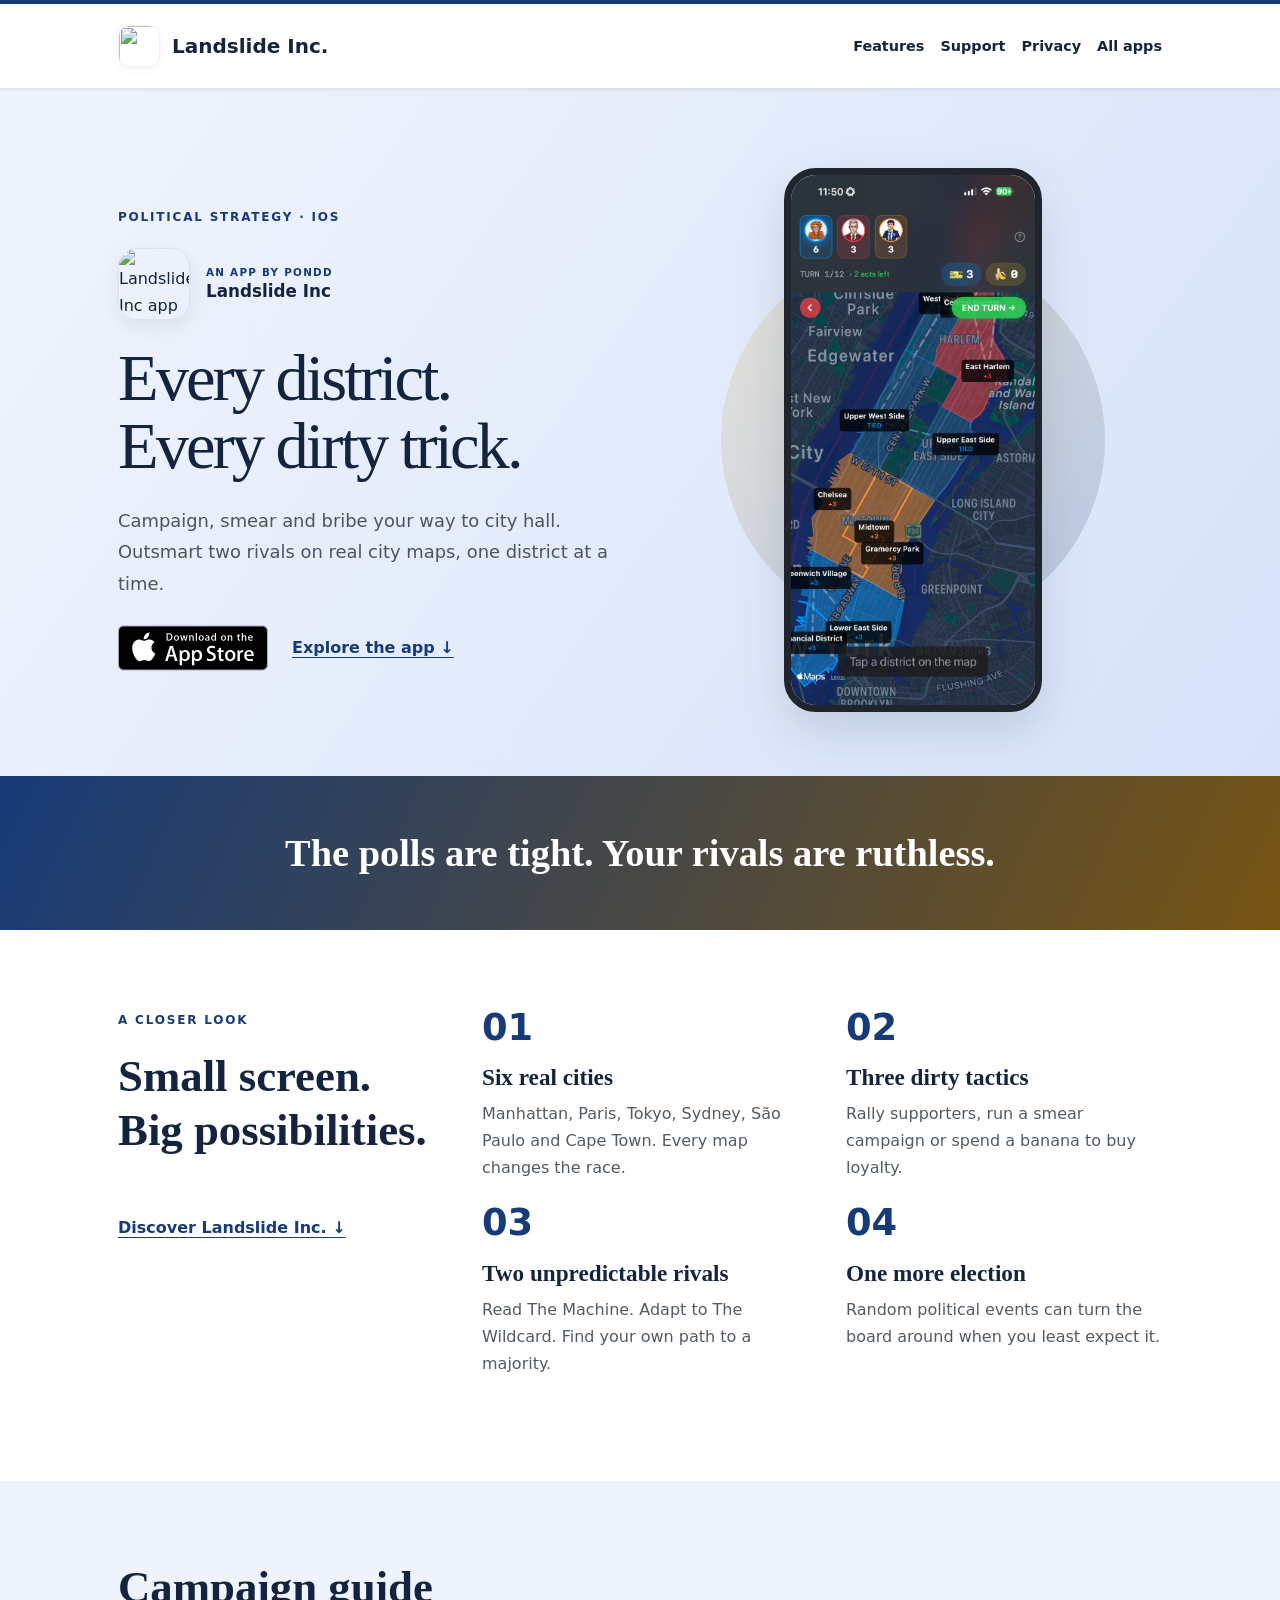
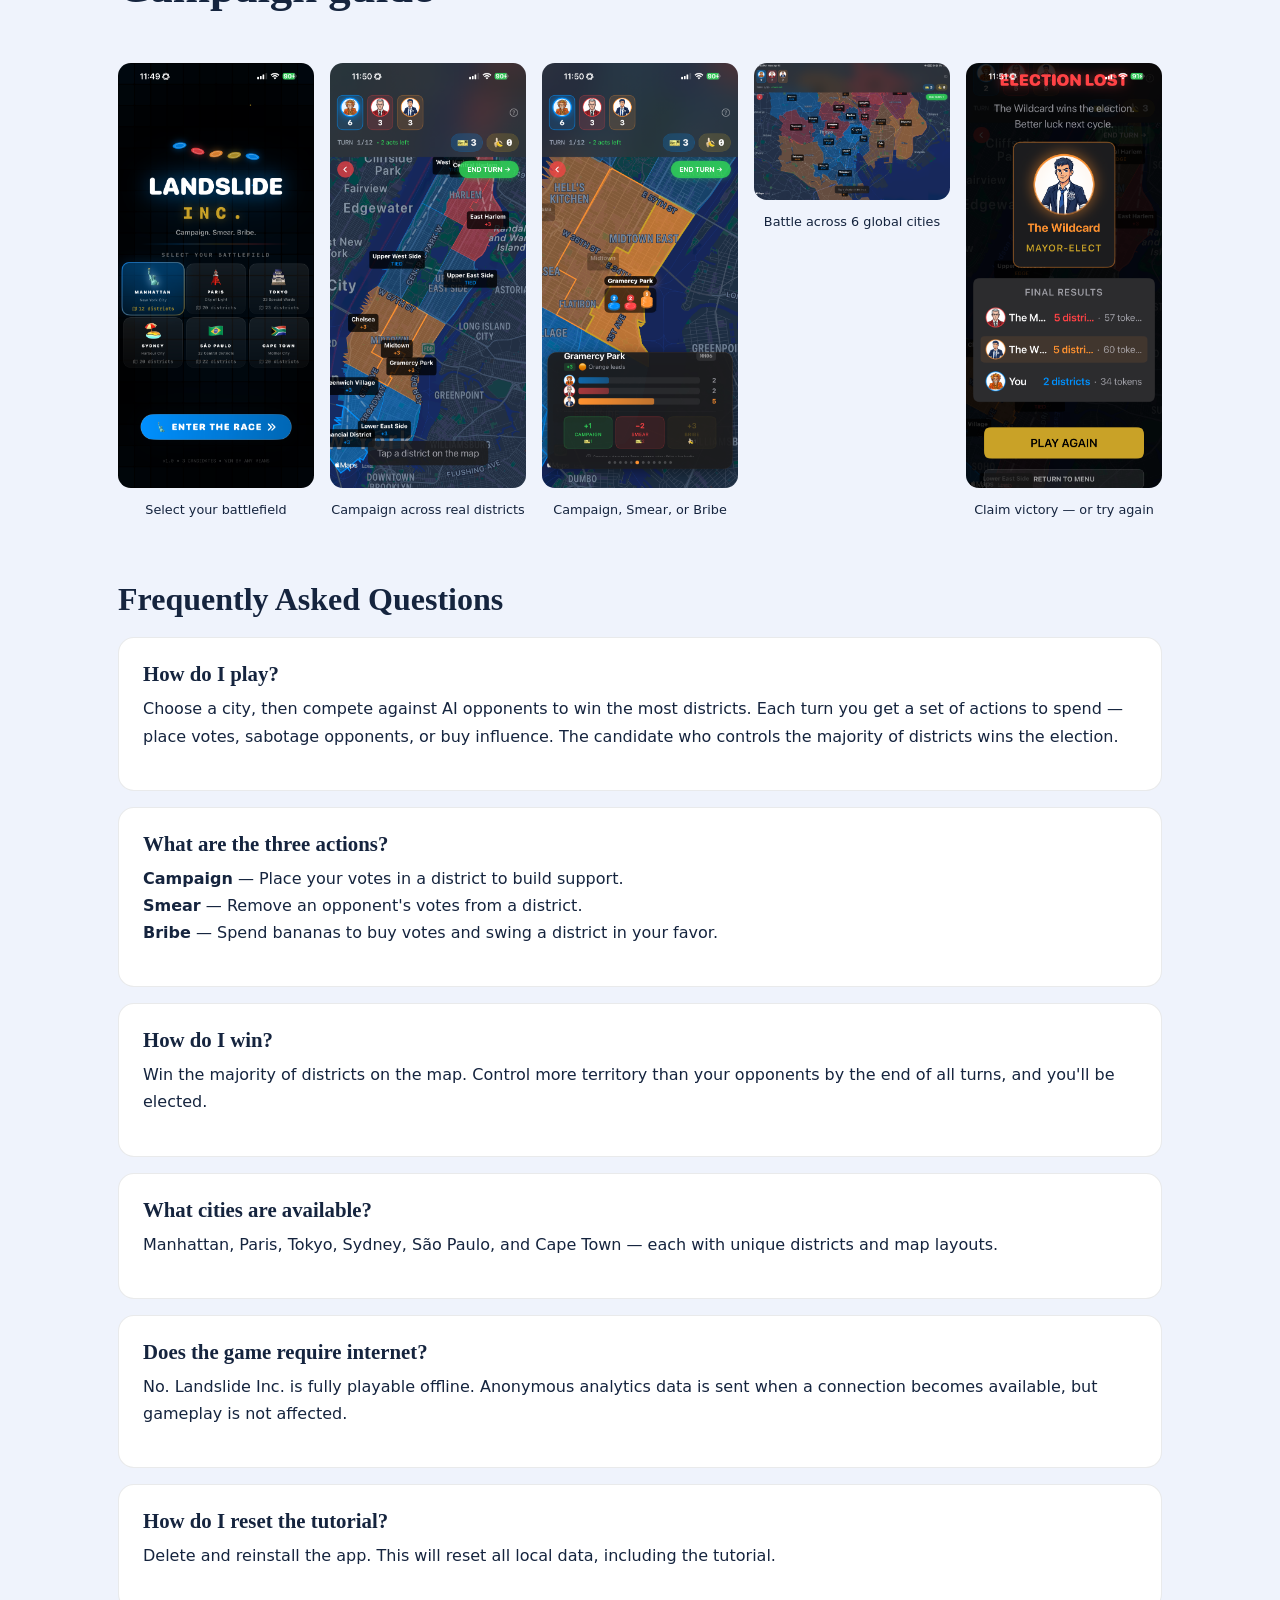
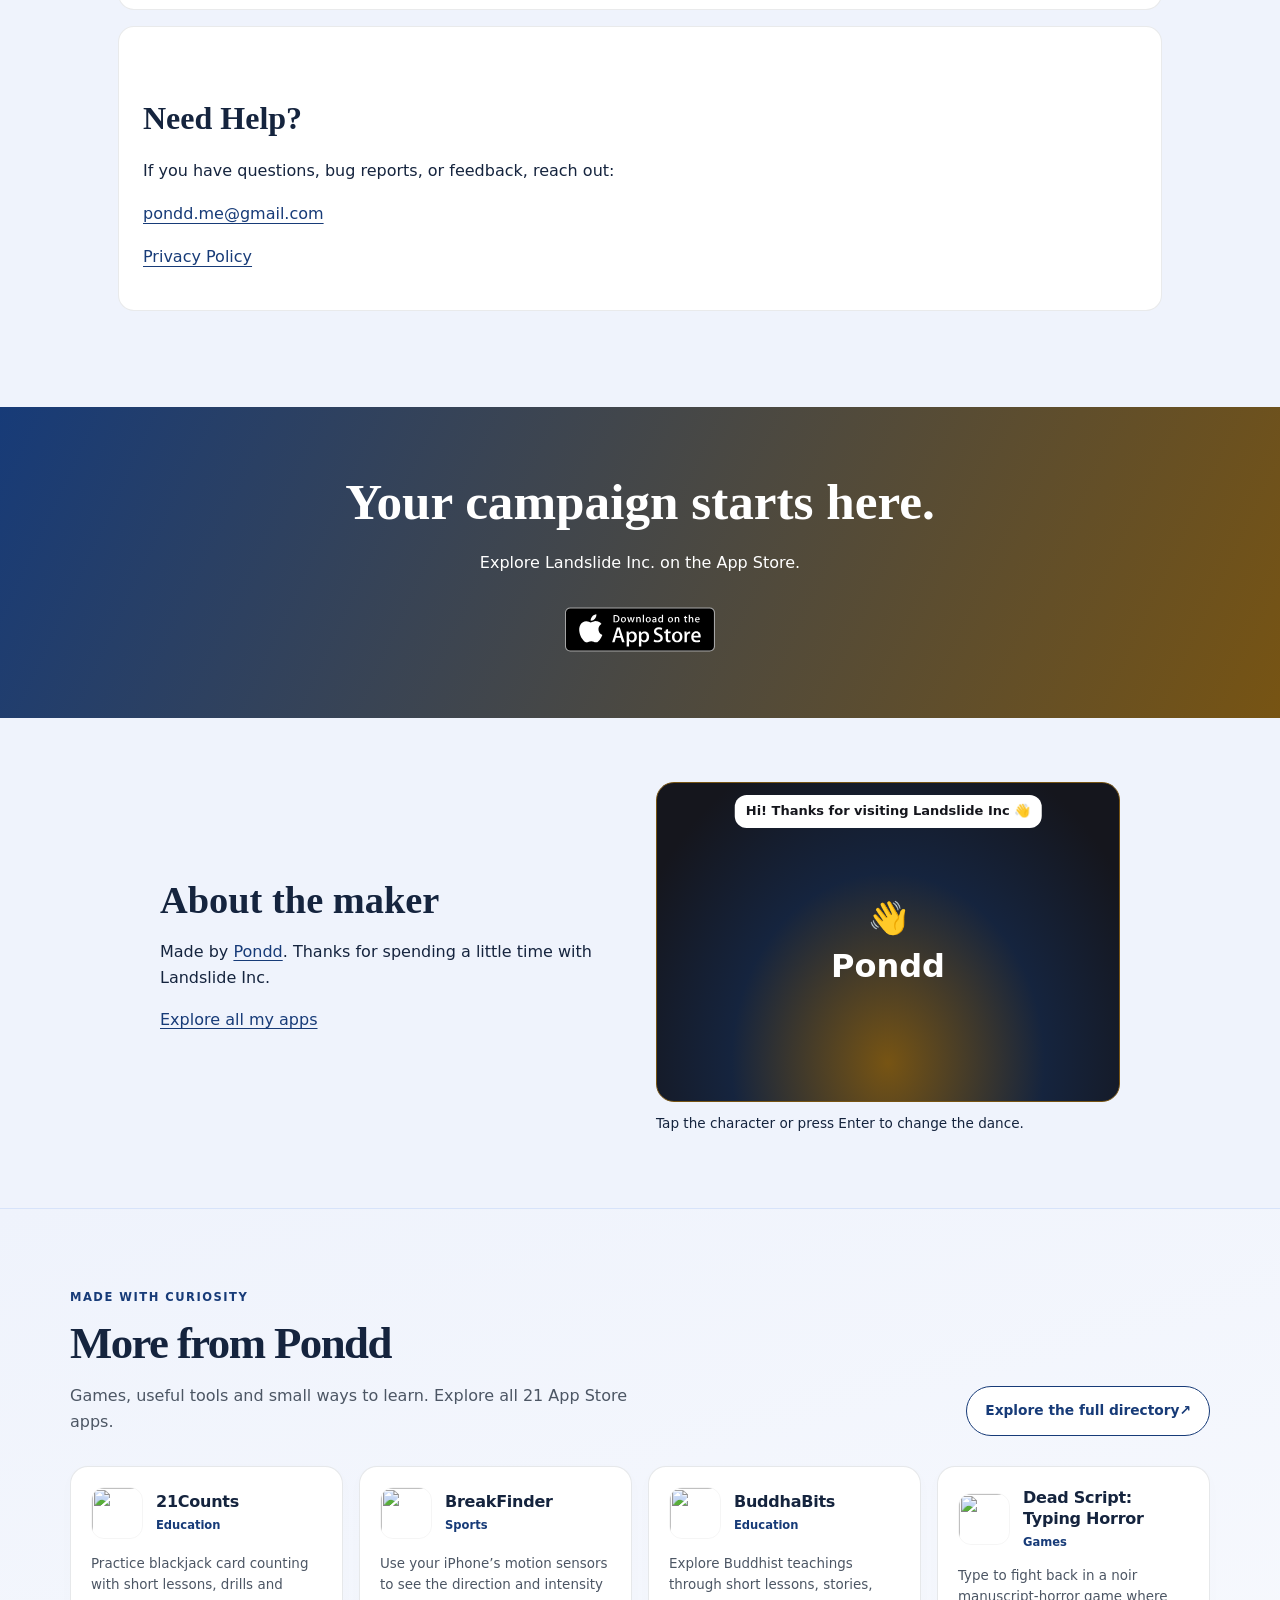
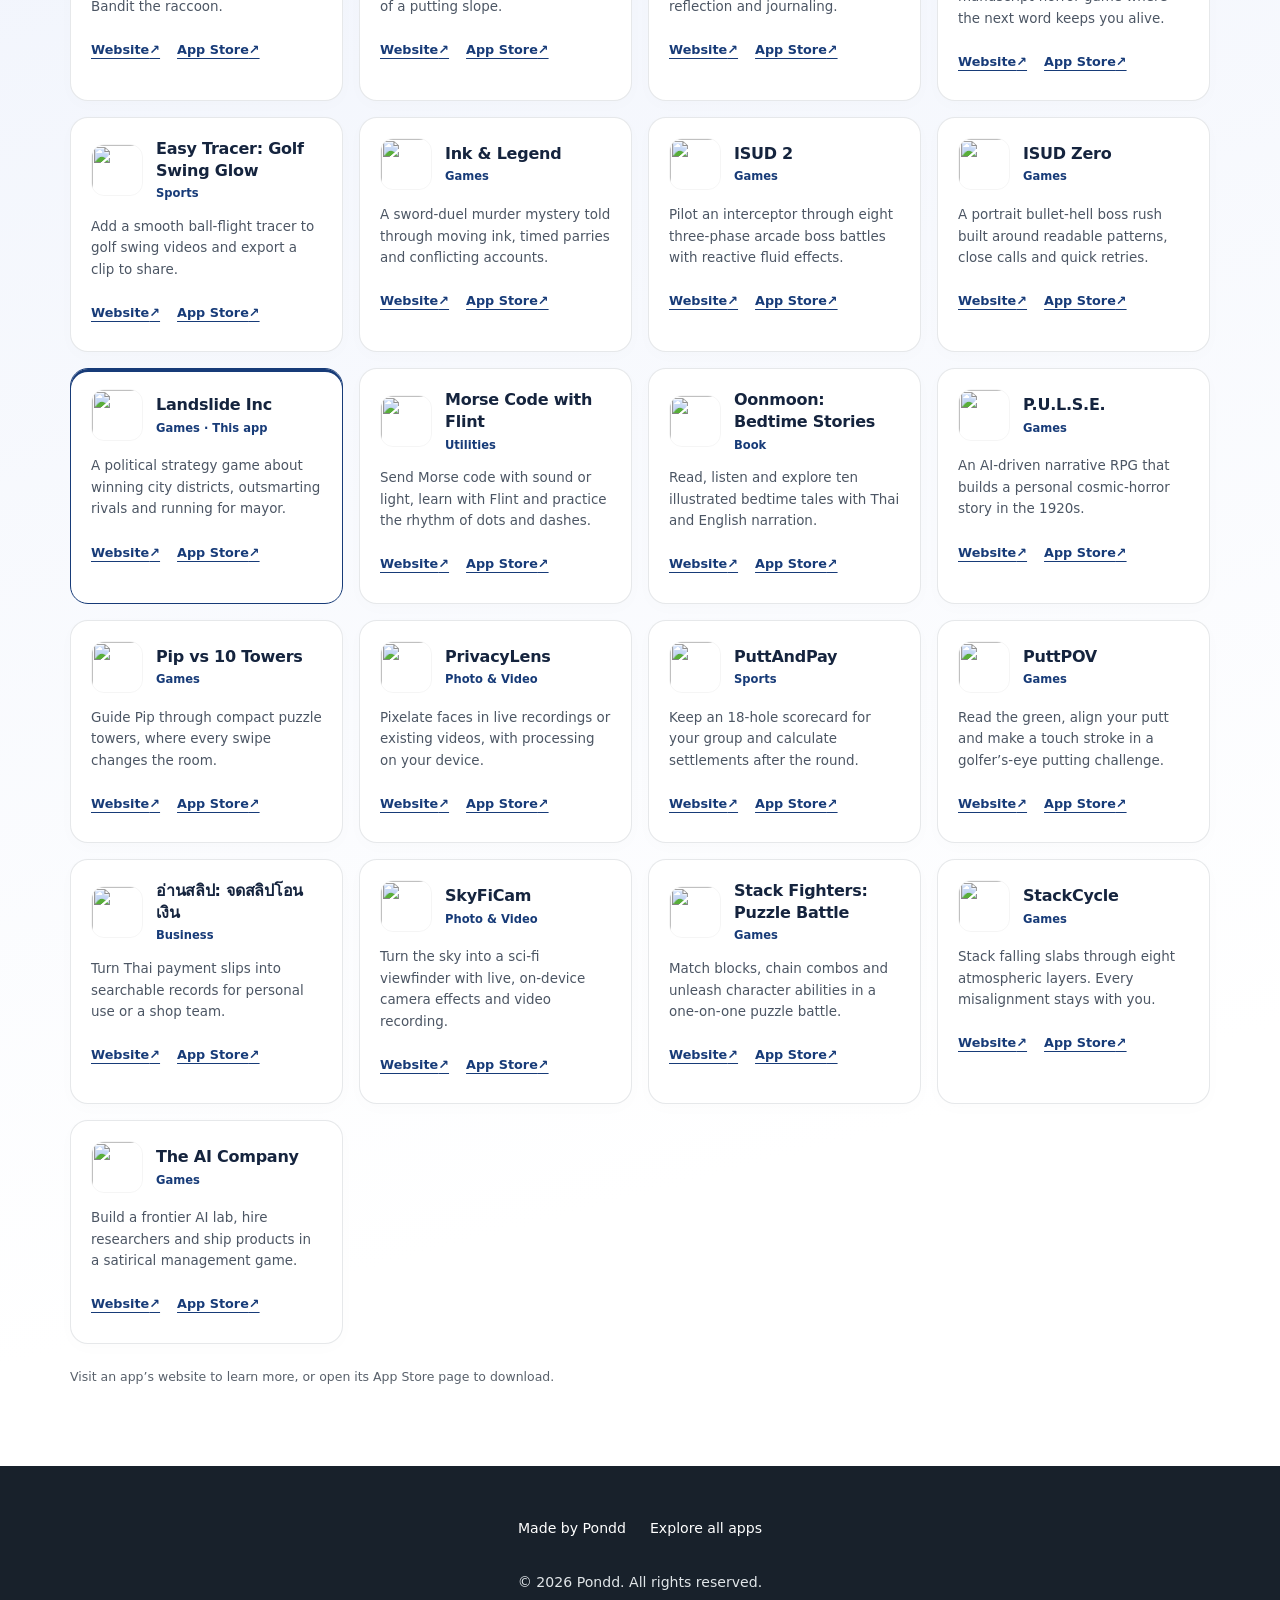
==== index.html @ 85e4e687 "Give each app its own palette, real icon, and shared app showcase" ====
<!doctype html><html lang="en"><head>
<meta charset="utf-8"/>
<meta content="width=device-width, initial-scale=1.0" name="viewport"/>
<title>Landslide Inc. — Support</title>

<link href="new-age/css/styles.css" rel="stylesheet"/><link href="new-age/css/app.css" rel="stylesheet"/>
<!-- Pondd's About-section Easter egg -->
<link rel="stylesheet" href="pondd-character/character.css">
<script type="importmap">{"imports":{"three":"https://cdn.jsdelivr.net/npm/three@0.160.0/build/three.module.js","three/addons/":"https://cdn.jsdelivr.net/npm/three@0.160.0/examples/jsm/"}}</script>
<script type="module" src="pondd-character/init.js"></script>
<link rel="stylesheet" href="app-family/brand.css?v=20261112">
<link rel="icon" href="https://pond1982.github.io/Pondd-Page/assets/app-icons/6761601860.webp" type="image/webp">
</head><body data-app-theme="ballot-navy-gold"><a class="skip-link" href="#main-content">Skip to content</a><nav class="navbar navbar-light shadow-sm" id="mainNav" aria-label="Main navigation"><div class="container px-5"><a class="navbar-brand fw-bold" href="index.html"><img class="app-brand-icon" src="https://pond1982.github.io/Pondd-Page/assets/app-icons/6761601860.webp" width="42" height="42" alt="" decoding="async">Landslide Inc.</a><div class="site-links"><a href="index.html#features">Features</a><a href="index.html#support">Support</a><a href="privacy.html">Privacy</a><a href="https://pond1982.github.io/Pondd-Page/index.html#apps">All apps</a></div></div></nav><main id="main-content"><header class="masthead"><div class="container px-5"><div class="row gx-5 align-items-center"><div class="col-lg-6 text-center text-lg-start"><p class="eyebrow">Political strategy · iOS</p><div class="app-identity"><img class="app-identity-icon" src="https://pond1982.github.io/Pondd-Page/assets/app-icons/6761601860.webp" width="72" height="72" alt="Landslide Inc app icon" decoding="async"><span><small>An app by Pondd</small><strong>Landslide Inc</strong></span></div><h1 class="display-1 mb-4">Every district.<br>Every dirty trick.</h1><p class="lead mb-4">Campaign, smear and bribe your way to city hall. Outsmart two rivals on real city maps, one district at a time.</p><div class="d-flex flex-wrap gap-4 align-items-center justify-content-center justify-content-lg-start"><a class="download-link" href="https://apps.apple.com/gb/app/landslide-inc/id6761601860" aria-label="View Landslide Inc on the App Store"><img class="app-badge" src="new-age/assets/img/app-store-badge.svg" alt="Download on the App Store" width="150" height="50"></a><a class="text-link" href="#features">Explore the app ↓</a></div></div><div class="col-lg-6"><div class="masthead-device-mockup"><span class="art-orb" aria-hidden="true"></span><img class="hero-image phone" src="images/gameplay-map.png" alt="Landslide Inc. gameplay on the Manhattan district map" fetchpriority="high"></div></div></div></div></header><aside class="statement text-center text-white bg-gradient-primary-to-secondary"><div class="container px-5"><h2>The polls are tight. Your rivals are ruthless.</h2></div></aside><section id="features" class="features-section"><div class="container px-5"><div class="row gx-5"><div class="col-lg-4 mb-4"><p class="eyebrow">A closer look</p><h2>Small screen.<br>Big possibilities.</h2><a class="text-link" href="#inside">Discover Landslide Inc. ↓</a></div><div class="col-lg-8"><div class="row gx-5"><div class="col-md-6"><div class="feature-item mb-4"><span class="feature-number" aria-hidden="true">01</span><h3>Six real cities</h3><p>Manhattan, Paris, Tokyo, Sydney, São Paulo and Cape Town. Every map changes the race.</p></div></div><div class="col-md-6"><div class="feature-item mb-4"><span class="feature-number" aria-hidden="true">02</span><h3>Three dirty tactics</h3><p>Rally supporters, run a smear campaign or spend a banana to buy loyalty.</p></div></div><div class="col-md-6"><div class="feature-item mb-4"><span class="feature-number" aria-hidden="true">03</span><h3>Two unpredictable rivals</h3><p>Read The Machine. Adapt to The Wildcard. Find your own path to a majority.</p></div></div><div class="col-md-6"><div class="feature-item mb-4"><span class="feature-number" aria-hidden="true">04</span><h3>One more election</h3><p>Random political events can turn the board around when you least expect it.</p></div></div></div></div></div></div></section><section id="inside" class="detail-section"><div class="container px-5"><h2>Campaign guide</h2><div class="detail-content">

<div class="screenshots-wrapper">
<div class="screenshots">
<div class="screenshot-scroll">
<div class="screenshot-item">
<img alt="Landslide Inc. city selection screen" loading="lazy" src="images/menu.png"/>
<div class="caption">Select your battlefield</div>
</div>
<div class="screenshot-item">
<img alt="Manhattan gameplay map with districts" loading="lazy" src="images/gameplay-map.png"/>
<div class="caption">Campaign across real districts</div>
</div>
<div class="screenshot-item">
<img alt="District action panel showing Campaign, Smear, and Bribe" loading="lazy" src="images/district-actions.png"/>
<div class="caption">Campaign, Smear, or Bribe</div>
</div>
<div class="screenshot-item">
<img alt="Tokyo map gameplay" loading="lazy" src="images/tokyo.png"/>
<div class="caption">Battle across 6 global cities</div>
</div>
<div class="screenshot-item">
<img alt="Election results screen" loading="lazy" src="images/results.png"/>
<div class="caption">Claim victory — or try again</div>
</div>
</div>
</div>
</div>
<h2 id="support">Frequently Asked Questions</h2>
<div class="faq-item">
<h3>How do I play?</h3>
<p>Choose a city, then compete against AI opponents to win the most districts. Each turn you get a set of actions to spend — place votes, sabotage opponents, or buy influence. The candidate who controls the majority of districts wins the election.</p>
</div>
<div class="faq-item">
<h3>What are the three actions?</h3>
<p><strong>Campaign</strong> — Place your votes in a district to build support.<br/>
<strong>Smear</strong> — Remove an opponent's votes from a district.<br/>
<strong>Bribe</strong> — Spend bananas to buy votes and swing a district in your favor.</p>
</div>
<div class="faq-item">
<h3>How do I win?</h3>
<p>Win the majority of districts on the map. Control more territory than your opponents by the end of all turns, and you'll be elected.</p>
</div>
<div class="faq-item">
<h3>What cities are available?</h3>
<p>Manhattan, Paris, Tokyo, Sydney, São Paulo, and Cape Town — each with unique districts and map layouts.</p>
</div>
<div class="faq-item">
<h3>Does the game require internet?</h3>
<p>No. Landslide Inc. is fully playable offline. Anonymous analytics data is sent when a connection becomes available, but gameplay is not affected.</p>
</div>
<div class="faq-item">
<h3>How do I reset the tutorial?</h3>
<p>Delete and reinstall the app. This will reset all local data, including the tutorial.</p>
</div>
<div class="contact-box">
<h2>Need Help?</h2>
<p>If you have questions, bug reports, or feedback, reach out:</p>
<p class="email"><a href="mailto:pondd.me@gmail.com">pondd.me@gmail.com</a></p>
<p style="margin-top: 1rem;"><a href="privacy.html">Privacy Policy</a></p>
</div>
</div></div></section><section id="download" class="download-section text-center text-white bg-gradient-primary-to-secondary"><div class="container px-5"><h2 class="mb-3">Your campaign starts here.</h2><p>Explore Landslide Inc. on the App Store.</p><a class="download-link" href="https://apps.apple.com/gb/app/landslide-inc/id6761601860" aria-label="View Landslide Inc on the App Store"><img class="app-badge" src="new-age/assets/img/app-store-badge.svg" alt="Download on the App Store" width="150" height="50"></a></div></section>
<!-- Pondd character start -->
<section class="pondd-about" id="about" data-pondd-character data-character-locale="en" aria-label="About the maker"><div class="pondd-about-inner"><div><h2>About the maker</h2><p>Made by <a href="https://pond1982.github.io/Pondd-Page/">Pondd</a>. Thanks for spending a little time with Landslide Inc.</p><p><a href="https://pond1982.github.io/Pondd-Page/index.html#apps">Explore all my apps</a></p></div><div><button class="pondd-character-stage" type="button" aria-label="Change Pondd’s dance" aria-describedby="pondd-character-hint"><span class="pondd-character-fallback" aria-hidden="true">👋<br>Pondd</span><span class="bubble" role="status" aria-live="polite">Hi! Thanks for visiting Landslide Inc 👋</span></button><p class="pondd-character-hint" id="pondd-character-hint">Tap the character or press Enter to change the dance.</p><button class="pondd-character-pause" type="button" aria-pressed="false" hidden>Pause dancing</button><noscript><p>The 3D Easter egg needs JavaScript. You can still explore the rest of the site.</p></noscript></div></div><script type="application/json" class="pondd-character-lines">["Hi! Thanks for visiting Landslide Inc 👋", "Tap me to change the dance!", "ขอบคุณที่แวะมาครับ 🙏", "A little dance between big decisions.", "Like it? Explore my other apps ♥", "One more spin!"]</script></section>
<!-- Pondd character end -->
<!-- APP FAMILY START -->
<section class="app-family" id="more-apps" aria-labelledby="app-family-title"><div class="app-family-inner"><div class="app-family-heading"><div><p class="app-family-kicker">Made with curiosity</p><h2 id="app-family-title">More from Pondd</h2><p class="app-family-intro">Games, useful tools and small ways to learn. Explore all 21 App Store apps.</p></div><a class="app-family-directory" href="https://pond1982.github.io/Pondd-Page/apps.html">Explore the full directory <span aria-hidden="true">↗</span></a></div><ul class="app-family-list" role="list"><li class="app-family-item" data-app-id="6763789288"><article aria-labelledby="family-6763789288"><div class="app-family-card-top"><img class="app-family-icon" src="https://pond1982.github.io/Pondd-Page/assets/app-icons/6763789288.webp" width="52" height="52" alt="" decoding="async" loading="lazy"><div><h3 id="family-6763789288">21Counts</h3><p class="app-family-meta">Education</p></div></div><p class="app-family-summary" lang="en">Practice blackjack card counting with short lessons, drills and Bandit the raccoon.</p><div class="app-family-links"><a href="https://pond1982.github.io/21Counts-Web/" aria-label="21Counts website">Website <span aria-hidden="true">↗</span></a><a href="https://apps.apple.com/gb/app/21counts/id6763789288" aria-label="21Counts on the App Store">App Store <span aria-hidden="true">↗</span></a></div></article></li><li class="app-family-item" data-app-id="6752389773"><article aria-labelledby="family-6752389773"><div class="app-family-card-top"><img class="app-family-icon" src="https://pond1982.github.io/Pondd-Page/assets/app-icons/6752389773.webp" width="52" height="52" alt="" decoding="async" loading="lazy"><div><h3 id="family-6752389773">BreakFinder</h3><p class="app-family-meta">Sports</p></div></div><p class="app-family-summary" lang="en">Use your iPhone’s motion sensors to see the direction and intensity of a putting slope.</p><div class="app-family-links"><a href="https://breakfinderweb.pages.dev/" aria-label="BreakFinder website">Website <span aria-hidden="true">↗</span></a><a href="https://apps.apple.com/gb/app/breakfinder/id6752389773" aria-label="BreakFinder on the App Store">App Store <span aria-hidden="true">↗</span></a></div></article></li><li class="app-family-item" data-app-id="6764710521"><article aria-labelledby="family-6764710521"><div class="app-family-card-top"><img class="app-family-icon" src="https://pond1982.github.io/Pondd-Page/assets/app-icons/6764710521.webp" width="52" height="52" alt="" decoding="async" loading="lazy"><div><h3 id="family-6764710521">BuddhaBits</h3><p class="app-family-meta">Education</p></div></div><p class="app-family-summary" lang="en">Explore Buddhist teachings through short lessons, stories, reflection and journaling.</p><div class="app-family-links"><a href="https://pond1982.github.io/BuddhaBits-web/index.html" aria-label="BuddhaBits website">Website <span aria-hidden="true">↗</span></a><a href="https://apps.apple.com/gb/app/buddhabits/id6764710521" aria-label="BuddhaBits on the App Store">App Store <span aria-hidden="true">↗</span></a></div></article></li><li class="app-family-item" data-app-id="6775353218"><article aria-labelledby="family-6775353218"><div class="app-family-card-top"><img class="app-family-icon" src="https://pond1982.github.io/Pondd-Page/assets/app-icons/6775353218.webp" width="52" height="52" alt="" decoding="async" loading="lazy"><div><h3 id="family-6775353218">Dead Script: Typing Horror</h3><p class="app-family-meta">Games</p></div></div><p class="app-family-summary" lang="en">Type to fight back in a noir manuscript-horror game where the next word keeps you alive.</p><div class="app-family-links"><a href="https://pond1982.github.io/iosdeadscriptweb/index.html" aria-label="Dead Script: Typing Horror website">Website <span aria-hidden="true">↗</span></a><a href="https://apps.apple.com/gb/app/dead-script-typing-horror/id6775353218" aria-label="Dead Script: Typing Horror on the App Store">App Store <span aria-hidden="true">↗</span></a></div></article></li><li class="app-family-item" data-app-id="6753145486"><article aria-labelledby="family-6753145486"><div class="app-family-card-top"><img class="app-family-icon" src="https://pond1982.github.io/Pondd-Page/assets/app-icons/6753145486.webp" width="52" height="52" alt="" decoding="async" loading="lazy"><div><h3 id="family-6753145486">Easy Tracer: Golf Swing Glow</h3><p class="app-family-meta">Sports</p></div></div><p class="app-family-summary" lang="en">Add a smooth ball-flight tracer to golf swing videos and export a clip to share.</p><div class="app-family-links"><a href="https://easy-tracer-web.pages.dev/" aria-label="Easy Tracer: Golf Swing Glow website">Website <span aria-hidden="true">↗</span></a><a href="https://apps.apple.com/gb/app/easy-tracer-golf-swing-glow/id6753145486" aria-label="Easy Tracer: Golf Swing Glow on the App Store">App Store <span aria-hidden="true">↗</span></a></div></article></li><li class="app-family-item" data-app-id="6830747339"><article aria-labelledby="family-6830747339"><div class="app-family-card-top"><img class="app-family-icon" src="https://pond1982.github.io/Pondd-Page/assets/app-icons/6830747339.webp" width="52" height="52" alt="" decoding="async" loading="lazy"><div><h3 id="family-6830747339">Ink &amp; Legend</h3><p class="app-family-meta">Games</p></div></div><p class="app-family-summary" lang="en">A sword-duel murder mystery told through moving ink, timed parries and conflicting accounts.</p><div class="app-family-links"><a href="https://pond1982.github.io/ink-and-legend-site/" aria-label="Ink &amp; Legend website">Website <span aria-hidden="true">↗</span></a><a href="https://apps.apple.com/gb/app/ink-legend/id6830747339" aria-label="Ink &amp; Legend on the App Store">App Store <span aria-hidden="true">↗</span></a></div></article></li><li class="app-family-item" data-app-id="6824559010"><article aria-labelledby="family-6824559010"><div class="app-family-card-top"><img class="app-family-icon" src="https://pond1982.github.io/Pondd-Page/assets/app-icons/6824559010.webp" width="52" height="52" alt="" decoding="async" loading="lazy"><div><h3 id="family-6824559010">ISUD 2</h3><p class="app-family-meta">Games</p></div></div><p class="app-family-summary" lang="en">Pilot an interceptor through eight three-phase arcade boss battles with reactive fluid effects.</p><div class="app-family-links"><a href="https://pond1982.github.io/ISUD-Website/isud2-support.html" aria-label="ISUD 2 website">Website <span aria-hidden="true">↗</span></a><a href="https://apps.apple.com/gb/app/isud-2/id6824559010" aria-label="ISUD 2 on the App Store">App Store <span aria-hidden="true">↗</span></a></div></article></li><li class="app-family-item" data-app-id="6765926399"><article aria-labelledby="family-6765926399"><div class="app-family-card-top"><img class="app-family-icon" src="https://pond1982.github.io/Pondd-Page/assets/app-icons/6765926399.webp" width="52" height="52" alt="" decoding="async" loading="lazy"><div><h3 id="family-6765926399">ISUD Zero</h3><p class="app-family-meta">Games</p></div></div><p class="app-family-summary" lang="en">A portrait bullet-hell boss rush built around readable patterns, close calls and quick retries.</p><div class="app-family-links"><a href="https://pond1982.github.io/ISUD-Website/" aria-label="ISUD Zero website">Website <span aria-hidden="true">↗</span></a><a href="https://apps.apple.com/gb/app/isud-zero/id6765926399" aria-label="ISUD Zero on the App Store">App Store <span aria-hidden="true">↗</span></a></div></article></li><li class="app-family-item is-current" data-app-id="6761601860"><article aria-labelledby="family-6761601860"><div class="app-family-card-top"><img class="app-family-icon" src="https://pond1982.github.io/Pondd-Page/assets/app-icons/6761601860.webp" width="52" height="52" alt="" decoding="async" loading="lazy"><div><h3 id="family-6761601860">Landslide Inc</h3><p class="app-family-meta">Games · This app</p></div></div><p class="app-family-summary" lang="en">A political strategy game about winning city districts, outsmarting rivals and running for mayor.</p><div class="app-family-links"><a href="https://pond1982.github.io/Landslide-Web/index.html" aria-label="Landslide Inc website">Website <span aria-hidden="true">↗</span></a><a href="https://apps.apple.com/gb/app/landslide-inc/id6761601860" aria-label="Landslide Inc on the App Store">App Store <span aria-hidden="true">↗</span></a></div></article></li><li class="app-family-item" data-app-id="6818069855"><article aria-labelledby="family-6818069855"><div class="app-family-card-top"><img class="app-family-icon" src="https://pond1982.github.io/Pondd-Page/assets/app-icons/6818069855.webp" width="52" height="52" alt="" decoding="async" loading="lazy"><div><h3 id="family-6818069855">Morse Code with Flint</h3><p class="app-family-meta">Utilities</p></div></div><p class="app-family-summary" lang="en">Send Morse code with sound or light, learn with Flint and practice the rhythm of dots and dashes.</p><div class="app-family-links"><a href="https://pond1982.github.io/Morse-Support-Site/" aria-label="Morse Code with Flint website">Website <span aria-hidden="true">↗</span></a><a href="https://apps.apple.com/gb/app/morse-code-with-flint/id6818069855" aria-label="Morse Code with Flint on the App Store">App Store <span aria-hidden="true">↗</span></a></div></article></li><li class="app-family-item" data-app-id="6821338637"><article aria-labelledby="family-6821338637"><div class="app-family-card-top"><img class="app-family-icon" src="https://pond1982.github.io/Pondd-Page/assets/app-icons/6821338637.webp" width="52" height="52" alt="" decoding="async" loading="lazy"><div><h3 id="family-6821338637">Oonmoon: Bedtime Stories</h3><p class="app-family-meta">Book</p></div></div><p class="app-family-summary" lang="en">Read, listen and explore ten illustrated bedtime tales with Thai and English narration.</p><div class="app-family-links"><a href="https://pond1982.github.io/Oonmoon-Website/en/" aria-label="Oonmoon: Bedtime Stories website">Website <span aria-hidden="true">↗</span></a><a href="https://apps.apple.com/gb/app/oonmoon-bedtime-stories/id6821338637" aria-label="Oonmoon: Bedtime Stories on the App Store">App Store <span aria-hidden="true">↗</span></a></div></article></li><li class="app-family-item" data-app-id="6762054116"><article aria-labelledby="family-6762054116"><div class="app-family-card-top"><img class="app-family-icon" src="https://pond1982.github.io/Pondd-Page/assets/app-icons/6762054116.webp" width="52" height="52" alt="" decoding="async" loading="lazy"><div><h3 id="family-6762054116">P.U.L.S.E.</h3><p class="app-family-meta">Games</p></div></div><p class="app-family-summary" lang="en">An AI-driven narrative RPG that builds a personal cosmic-horror story in the 1920s.</p><div class="app-family-links"><a href="https://pulse-web-5vx.pages.dev/" aria-label="P.U.L.S.E. website">Website <span aria-hidden="true">↗</span></a><a href="https://apps.apple.com/gb/app/p-u-l-s-e/id6762054116" aria-label="P.U.L.S.E. on the App Store">App Store <span aria-hidden="true">↗</span></a></div></article></li><li class="app-family-item" data-app-id="6766553847"><article aria-labelledby="family-6766553847"><div class="app-family-card-top"><img class="app-family-icon" src="https://pond1982.github.io/Pondd-Page/assets/app-icons/6766553847.webp" width="52" height="52" alt="" decoding="async" loading="lazy"><div><h3 id="family-6766553847">Pip vs 10 Towers</h3><p class="app-family-meta">Games</p></div></div><p class="app-family-summary" lang="en">Guide Pip through compact puzzle towers, where every swipe changes the room.</p><div class="app-family-links"><a href="https://pond1982.github.io/StepBlade-Website/index.html" aria-label="Pip vs 10 Towers website">Website <span aria-hidden="true">↗</span></a><a href="https://apps.apple.com/gb/app/pip-vs-10-towers/id6766553847" aria-label="Pip vs 10 Towers on the App Store">App Store <span aria-hidden="true">↗</span></a></div></article></li><li class="app-family-item" data-app-id="6752596764"><article aria-labelledby="family-6752596764"><div class="app-family-card-top"><img class="app-family-icon" src="https://pond1982.github.io/Pondd-Page/assets/app-icons/6752596764.webp" width="52" height="52" alt="" decoding="async" loading="lazy"><div><h3 id="family-6752596764">PrivacyLens</h3><p class="app-family-meta">Photo &amp; Video</p></div></div><p class="app-family-summary" lang="en">Pixelate faces in live recordings or existing videos, with processing on your device.</p><div class="app-family-links"><a href="https://privacylensweb.pages.dev/" aria-label="PrivacyLens website">Website <span aria-hidden="true">↗</span></a><a href="https://apps.apple.com/gb/app/privacylens/id6752596764" aria-label="PrivacyLens on the App Store">App Store <span aria-hidden="true">↗</span></a></div></article></li><li class="app-family-item" data-app-id="6752640120"><article aria-labelledby="family-6752640120"><div class="app-family-card-top"><img class="app-family-icon" src="https://pond1982.github.io/Pondd-Page/assets/app-icons/6752640120.webp" width="52" height="52" alt="" decoding="async" loading="lazy"><div><h3 id="family-6752640120">PuttAndPay</h3><p class="app-family-meta">Sports</p></div></div><p class="app-family-summary" lang="en">Keep an 18-hole scorecard for your group and calculate settlements after the round.</p><div class="app-family-links"><a href="https://puttandpayweb.pages.dev/" aria-label="PuttAndPay website">Website <span aria-hidden="true">↗</span></a><a href="https://apps.apple.com/gb/app/puttandpay/id6752640120" aria-label="PuttAndPay on the App Store">App Store <span aria-hidden="true">↗</span></a></div></article></li><li class="app-family-item" data-app-id="6771718899"><article aria-labelledby="family-6771718899"><div class="app-family-card-top"><img class="app-family-icon" src="https://pond1982.github.io/Pondd-Page/assets/app-icons/6771718899.webp" width="52" height="52" alt="" decoding="async" loading="lazy"><div><h3 id="family-6771718899">PuttPOV</h3><p class="app-family-meta">Games</p></div></div><p class="app-family-summary" lang="en">Read the green, align your putt and make a touch stroke in a golfer’s-eye putting challenge.</p><div class="app-family-links"><a href="https://pond1982.github.io/PuttPOV-Website/" aria-label="PuttPOV website">Website <span aria-hidden="true">↗</span></a><a href="https://apps.apple.com/gb/app/puttpov/id6771718899" aria-label="PuttPOV on the App Store">App Store <span aria-hidden="true">↗</span></a></div></article></li><li class="app-family-item" data-app-id="6765605900"><article aria-labelledby="family-6765605900"><div class="app-family-card-top"><img class="app-family-icon" src="https://pond1982.github.io/Pondd-Page/assets/app-icons/6765605900.webp" width="52" height="52" alt="" decoding="async" loading="lazy"><div><h3 id="family-6765605900">อ่านสลิป: จดสลิปโอนเงิน</h3><p class="app-family-meta">Business</p></div></div><p class="app-family-summary" lang="en">Turn Thai payment slips into searchable records for personal use or a shop team.</p><div class="app-family-links"><a href="https://pond1982.github.io/ReadSlipWebsite/index.html" aria-label="อ่านสลิป: จดสลิปโอนเงิน website">Website <span aria-hidden="true">↗</span></a><a href="https://apps.apple.com/gb/app/%E0%B8%AD-%E0%B8%B2%E0%B8%99%E0%B8%AA%E0%B8%A5-%E0%B8%9B-%E0%B8%88%E0%B8%94%E0%B8%AA%E0%B8%A5-%E0%B8%9B%E0%B9%82%E0%B8%AD%E0%B8%99%E0%B9%80%E0%B8%87-%E0%B8%99/id6765605900" aria-label="อ่านสลิป: จดสลิปโอนเงิน on the App Store">App Store <span aria-hidden="true">↗</span></a></div></article></li><li class="app-family-item" data-app-id="6773614646"><article aria-labelledby="family-6773614646"><div class="app-family-card-top"><img class="app-family-icon" src="https://pond1982.github.io/Pondd-Page/assets/app-icons/6773614646.webp" width="52" height="52" alt="" decoding="async" loading="lazy"><div><h3 id="family-6773614646">SkyFiCam</h3><p class="app-family-meta">Photo &amp; Video</p></div></div><p class="app-family-summary" lang="en">Turn the sky into a sci-fi viewfinder with live, on-device camera effects and video recording.</p><div class="app-family-links"><a href="https://pond1982.github.io/SkyFiWeb/" aria-label="SkyFiCam website">Website <span aria-hidden="true">↗</span></a><a href="https://apps.apple.com/gb/app/skyficam/id6773614646" aria-label="SkyFiCam on the App Store">App Store <span aria-hidden="true">↗</span></a></div></article></li><li class="app-family-item" data-app-id="6762288266"><article aria-labelledby="family-6762288266"><div class="app-family-card-top"><img class="app-family-icon" src="https://pond1982.github.io/Pondd-Page/assets/app-icons/6762288266.webp" width="52" height="52" alt="" decoding="async" loading="lazy"><div><h3 id="family-6762288266">Stack Fighters: Puzzle Battle</h3><p class="app-family-meta">Games</p></div></div><p class="app-family-summary" lang="en">Match blocks, chain combos and unleash character abilities in a one-on-one puzzle battle.</p><div class="app-family-links"><a href="https://pond1982.github.io/stackfighters-site/index.html" aria-label="Stack Fighters: Puzzle Battle website">Website <span aria-hidden="true">↗</span></a><a href="https://apps.apple.com/gb/app/stack-fighters-puzzle-battle/id6762288266" aria-label="Stack Fighters: Puzzle Battle on the App Store">App Store <span aria-hidden="true">↗</span></a></div></article></li><li class="app-family-item" data-app-id="6764340971"><article aria-labelledby="family-6764340971"><div class="app-family-card-top"><img class="app-family-icon" src="https://pond1982.github.io/Pondd-Page/assets/app-icons/6764340971.webp" width="52" height="52" alt="" decoding="async" loading="lazy"><div><h3 id="family-6764340971">StackCycle</h3><p class="app-family-meta">Games</p></div></div><p class="app-family-summary" lang="en">Stack falling slabs through eight atmospheric layers. Every misalignment stays with you.</p><div class="app-family-links"><a href="https://pond1982.github.io/stackcycle---web/" aria-label="StackCycle website">Website <span aria-hidden="true">↗</span></a><a href="https://apps.apple.com/gb/app/stackcycle/id6764340971" aria-label="StackCycle on the App Store">App Store <span aria-hidden="true">↗</span></a></div></article></li><li class="app-family-item" data-app-id="6777710816"><article aria-labelledby="family-6777710816"><div class="app-family-card-top"><img class="app-family-icon" src="https://pond1982.github.io/Pondd-Page/assets/app-icons/6777710816.webp" width="52" height="52" alt="" decoding="async" loading="lazy"><div><h3 id="family-6777710816">The AI Company</h3><p class="app-family-meta">Games</p></div></div><p class="app-family-summary" lang="en">Build a frontier AI lab, hire researchers and ship products in a satirical management game.</p><div class="app-family-links"><a href="https://pond1982.github.io/TheAiCompanyWeb/" aria-label="The AI Company website">Website <span aria-hidden="true">↗</span></a><a href="https://apps.apple.com/gb/app/the-ai-company/id6777710816" aria-label="The AI Company on the App Store">App Store <span aria-hidden="true">↗</span></a></div></article></li></ul><p class="app-family-note">Visit an app’s website to learn more, or open its App Store page to download.</p></div></section>
<!-- APP FAMILY END -->

</main><footer class="site-footer"><div class="container px-5"><div class="footer-links"><a href="https://pond1982.github.io/Pondd-Page/">Made by Pondd</a><a href="https://pond1982.github.io/Pondd-Page/index.html#apps">Explore all apps</a></div><div class="footer-original">
    © 2026 Pondd. All rights reserved.
  </div></div></footer></body></html>
---- new-age/css/app.css ----
:root{--accent:#ac322c;--second:#713840;--tint:#fcf3e9;--ink:#242936;}
/* App-specific layer for Start Bootstrap New Age. Base theme: MIT, see LICENSE-NEW-AGE.txt. */
:root{--bs-body-font-family:system-ui,-apple-system,BlinkMacSystemFont,"Segoe UI",sans-serif;--bs-body-color:var(--ink)}
html{scroll-padding-top:1rem}body{color:var(--ink);background:#fff;line-height:1.7}h1,h2,h3,.font-alt{font-family:Georgia,"Times New Roman",serif}img{max-width:100%}a{color:var(--accent);text-underline-offset:.25em}a:hover{color:var(--ink)}a:focus-visible,summary:focus-visible{outline:3px solid var(--accent);outline-offset:5px}a,button,summary{-webkit-tap-highlight-color:transparent}.skip-link{position:absolute;top:-100px;left:1rem;background:#fff;color:#111;padding:.7rem 1rem;z-index:1000}.skip-link:focus{top:.5rem}
#mainNav{position:relative;padding:1rem 0;background:#fff}#mainNav .container{gap:1rem}#mainNav .navbar-brand{font-family:inherit;color:var(--ink);white-space:normal;line-height:1.25;max-width:100%;margin:0}.site-links{display:flex;flex-wrap:wrap;gap:.25rem 1rem;align-items:center}.site-links a{font-size:.9rem;padding:.5rem 0;font-weight:650;color:var(--ink);text-decoration:none}.site-links a:hover{text-decoration:underline}.masthead{padding:5rem 0 4rem;background:var(--tint);overflow:hidden}.eyebrow{font-family:inherit;font-size:.75rem;font-weight:750;text-transform:uppercase;letter-spacing:.15em;color:var(--accent);margin-bottom:1.25rem}.masthead h1{font-size:clamp(2.75rem,5.2vw,5rem);letter-spacing:-.045em;line-height:1.03}.lead{font-size:1.12rem;line-height:1.75;color:#4d555c;max-width:34rem}.app-badge{height:3.1rem}.download-link{display:inline-block}.download-link:hover{transform:translateY(-2px)}.text-link{display:inline-flex;align-items:center;min-height:44px;font-weight:650}.masthead-device-mockup{isolation:isolate;min-height:25rem}.art-orb{position:absolute;width:24rem;max-width:95%;aspect-ratio:1;border-radius:50%;background:linear-gradient(120deg,var(--accent),var(--second));opacity:.18;z-index:-1}.hero-image{display:block;width:auto;max-width:84%;max-height:34rem;border-radius:1.6rem;object-fit:contain;filter:drop-shadow(0 1.2rem 1.5rem #13283425)}.hero-image.phone{border:7px solid #20242c;max-height:34rem;border-radius:2rem}.hero-image.landscape{max-width:100%;width:100%;border-radius:2rem}.hero-image.mascot{border-radius:2.5rem;max-height:30rem}.bg-gradient-primary-to-secondary{background:linear-gradient(110deg,var(--accent),var(--second))!important}.statement{padding:3.3rem 0}.statement h2{font-size:clamp(1.65rem,3vw,2.7rem);line-height:1.25;max-width:54rem;margin:auto}.feature-number{display:block;font-size:2.3rem;line-height:1;font-weight:750;color:var(--accent);margin-bottom:1.1rem}.features-section h2,.detail-section>div>h2{font-size:clamp(2rem,3.5vw,3rem);margin-bottom:3rem}.feature-item h3{font-size:1.45rem}.feature-item p{color:#535b62}.detail-section{background:var(--tint)}.detail-content{max-width:74rem;margin:auto}.detail-content h2{margin:3rem 0 1.2rem;font-size:2rem}.detail-content h3{font-size:1.3rem}.detail-content .features,.roster,.blocks,.biome-strip{display:grid;grid-template-columns:repeat(3,minmax(0,1fr));gap:1.5rem}.detail-content .features__item,.roster__card,.blocks__item,.card,.faq-item,.callout,.contact-box{background:#fff;border:1px solid #16202b18;border-radius:1rem;padding:1.5rem;margin:1rem 0}.features__title,.roster__name,.blocks__item-name{font-weight:750}.features__icon{display:block;font-size:2rem}.roster__card{text-align:center}.roster__face{width:9rem;aspect-ratio:1;object-fit:cover;border-radius:50%;margin-bottom:1rem}.roster__origin,.roster__ult{font-size:.9rem}.blocks__item img{width:4rem;float:left;margin-right:1rem}.biome-strip__tile{aspect-ratio:2.09;background-size:cover;border-radius:.8rem}.lore{font:italic 1.4rem/1.7 Georgia,serif;border-left:3px solid var(--accent);padding:1rem 1.5rem;margin:2rem 0}.screenshot-scroll{display:grid;grid-template-columns:repeat(5,minmax(0,1fr));gap:1rem}.screenshot-item img{border-radius:.8rem}.caption{font-size:.8rem;text-align:center;margin:.7rem 0}.legal-content{max-width:52rem;padding:3.5rem 1.25rem 5rem;margin:auto;overflow-wrap:anywhere}.legal-content h1{font-size:clamp(2.4rem,5vw,4rem);margin-bottom:2rem}.legal-content h2{font-size:1.75rem;margin:2.5rem 0 1rem}.legal-content h3{font-size:1.25rem;margin:1.5rem 0 .75rem}.legal-content .hero{padding:0;background:none}.legal-content .card,.legal-content .callout{background:var(--tint)}.legal-content details{padding:1rem;border:1px solid #16202b25;border-radius:.75rem;margin:1rem 0}.legal-content summary{font-weight:700;cursor:pointer}.legal-content .icon{width:4rem}.legal-content li{margin:.55rem 0}.legal-content .btn{background:var(--accent);color:#fff;white-space:normal}.site-footer{background:#18212b;color:#e1e6e9;padding:2.5rem 0;text-align:center;font-size:.88rem}.footer-links{display:flex;flex-wrap:wrap;gap:.3rem 1.5rem;justify-content:center}.site-footer a{color:#fff;display:inline-flex;align-items:center;min-height:44px}.footer-original{margin-top:1.3rem}.footer-original a{margin:0 .35rem}.download-section{padding:4rem 0}.download-section h2{font-size:clamp(2rem,4vw,3.6rem)}.download-section p{color:#fff;margin-bottom:1.8rem}.section__lede{max-width:48rem}.detail-content .section{padding:1rem 0}.detail-content .section__title{margin-bottom:1rem}.detail-content>section{padding:1rem 0}.detail-content .hero__cta-note{display:none}
@media(max-width:991px){.masthead{padding:3.5rem 0}.masthead .lead{margin:auto}.masthead-device-mockup{margin-top:2.5rem}.detail-content .features,.roster{grid-template-columns:repeat(2,minmax(0,1fr))}.site-links{gap:.2rem 1rem}.hero-image{max-height:28rem}.hero-image.phone{max-height:28rem}}
@media(max-width:575px){.container.px-5{padding-left:1.25rem!important;padding-right:1.25rem!important}#mainNav .container{display:block}.site-links{margin-top:.7rem;gap:.1rem 1rem}.site-links a{font-size:.83rem}.masthead h1{font-size:2.8rem}.masthead-device-mockup{min-height:18rem}.hero-image{max-width:90%}.hero-image.phone{max-height:26rem}.detail-content .features,.blocks,.biome-strip{grid-template-columns:1fr}.roster{gap:.7rem}.roster__card{padding:.8rem}.screenshot-scroll{grid-template-columns:repeat(2,minmax(0,1fr))}.feature-item{text-align:left!important}.feature-number{font-size:1.7rem}.legal-content{padding-top:2.5rem}}
@media(prefers-reduced-motion:reduce){html{scroll-behavior:auto!important}*{animation:none!important;transition:none!important}}

/* Keep New Age row gutters inside narrow-screen containers. */
@media(max-width:575px){.row.gx-5{--bs-gutter-x:2rem}}
---- pondd-character/character.css ----
.pondd-about{padding:4rem 1.5rem;scroll-margin-top:6rem}.pondd-about-inner{width:100%;max-width:960px;margin:0 auto;display:grid;grid-template-columns:minmax(0,1fr) minmax(0,1fr);align-items:center;gap:2rem}.pondd-about h2{font-size:clamp(1.7rem,4vw,2.4rem);line-height:1.2;margin:0 0 1rem}.pondd-about p{line-height:1.65}.pondd-about a{text-decoration:underline;text-underline-offset:3px}.pondd-character-stage{display:block;position:relative;width:100%;height:320px;margin:0;padding:0;border:1px solid #5c507c;border-radius:18px;overflow:hidden;cursor:pointer;background:radial-gradient(ellipse at 50% 88%,#4a3a8c 0,#241f45 38%,#15161d 75%);color:#fff;user-select:none;-webkit-user-select:none;font:inherit;touch-action:manipulation}.pondd-character-stage canvas{width:100%;height:100%;display:block}.pondd-character-stage .bubble{position:absolute;z-index:1;left:50%;top:12px;transform:translateX(-50%);background:#fff;color:#15161d;font-family:system-ui,sans-serif;font-weight:600;font-size:13px;line-height:1.4;padding:7px 11px;border-radius:12px;width:max-content;max-width:90%;text-align:center;pointer-events:none}.pondd-character-fallback{position:absolute;inset:0;display:grid;place-content:center;text-align:center;font:600 32px/1.5 system-ui,sans-serif;pointer-events:none}.pondd-character-stage.ready .pondd-character-fallback{display:none}.pondd-character-stage:not(.ready) canvas{display:none}.pondd-character-hint{font-size:.85rem;margin:.6rem 0}.pondd-character-pause{padding:.5rem .9rem;border:1px solid currentColor;border-radius:999px;background:transparent;color:inherit;font:inherit;font-size:.85rem;cursor:pointer}.pondd-character-stage:focus-visible,.pondd-character-pause:focus-visible{outline:3px solid #ffb347;outline-offset:4px}.pondd-character-pause[hidden]{display:none!important}@media(max-width:640px){.pondd-about-inner{grid-template-columns:minmax(0,1fr)}.pondd-about{padding:3rem 1.25rem}.pondd-character-stage{height:300px}}@media(prefers-reduced-motion:reduce){.pondd-character-stage *{transition:none!important}}
---- app-family/brand.css ----
:root{--brand-accent:#173b78;--brand-secondary:#775413;--brand-tint:#eff3fc;--brand-soft:#d7e3fa;--brand-highlight:#edbd43;--brand-ink:#15243e;--accent:#173b78;--second:#775413;--tint:#eff3fc;--ink:#15243e;--brand:#173b78;--accent-end:#775413;--paper:#eff3fc;--app-accent:#173b78;--app-secondary:#775413;--app-paper:#eff3fc;--app-ink:#15243e;--bs-primary:#173b78}

/* App identity and shared portfolio. Static, responsive, and readable without JavaScript. */
body{color:var(--brand-ink)}
body .masthead{background:linear-gradient(125deg,var(--brand-tint) 4%,var(--brand-soft) 100%)}
body .detail-section{background:var(--brand-tint)}
body .bg-gradient-primary-to-secondary{background:linear-gradient(115deg,var(--brand-accent),var(--brand-secondary))!important}
body .art-orb,body .masthead-device-mockup:before,body .hero-screen:before,body .hero-art:before,body .hero-media:before,body .camp-figure:before,body .app-art:before{background:linear-gradient(130deg,var(--brand-highlight),var(--brand-accent))}
body #mainNav,body nav.navbar,body .site-header,body>nav.nav,body header.site{border-top:4px solid var(--brand-accent)}
body .navbar-brand,body a.brand{display:inline-flex;align-items:center;gap:12px;max-width:100%;line-height:1.25;vertical-align:middle}
body .navbar-brand img.app-brand-icon,body .brand img.app-brand-icon{display:block;flex:0 0 42px;width:42px;height:42px;margin:0;border-radius:11px;object-fit:cover;border:1px solid #0000000f;box-shadow:0 3px 10px #0000000c}
body .app-identity{display:flex;align-items:center;gap:16px;margin:0 0 24px;text-align:left;color:var(--brand-ink)}
body .app-identity img{width:72px;height:72px;flex:0 0 72px;object-fit:cover;border-radius:19px;border:1px solid #00000010;box-shadow:0 6px 20px #00000012}
body .app-identity span{min-width:0}body .app-identity small{display:block;text-transform:uppercase;letter-spacing:.12em;font:700 .65rem/1.6 system-ui,sans-serif;color:var(--brand-accent)}
body .app-identity strong{display:block;font:700 1.05rem/1.4 system-ui,sans-serif;max-width:28rem}
body .pondd-about{background:var(--brand-tint);color:var(--brand-ink)}
body .pondd-character-stage{border-color:var(--brand-secondary);background:radial-gradient(ellipse at 50% 88%,var(--brand-secondary) 0,var(--brand-ink) 48%,#15161d 85%)}
body .pondd-character-stage:focus-visible,body .pondd-character-pause:focus-visible{outline-color:var(--brand-accent)}
body .app-family{background:linear-gradient(165deg,var(--brand-tint),#fff 80%);padding:80px 24px;max-width:none;margin:0;color:var(--brand-ink);border-top:1px solid var(--brand-soft);text-align:left}
body .app-family-inner{max-width:1140px;margin:auto;padding:0;width:100%}
body .app-family-heading{display:flex;align-items:flex-end;justify-content:space-between;gap:24px;margin-bottom:30px}
body .app-family-kicker{font:750 .72rem/1.5 system-ui,sans-serif;color:var(--brand-accent);letter-spacing:.13em;text-transform:uppercase;margin:0 0 12px}
body .app-family h2{font-size:clamp(2rem,3.5vw,3rem);line-height:1.13;letter-spacing:-.035em;color:var(--brand-ink);margin:0 0 14px}
body .app-family-intro{max-width:570px;color:#4c5664;line-height:1.65;margin:0;font-size:1rem}
body .app-family-directory{display:inline-flex;align-items:center;justify-content:center;flex:0 0 auto;padding:12px 18px;border:1px solid var(--brand-accent);border-radius:999px;color:var(--brand-accent);font-size:.86rem;font-weight:700;text-decoration:none;background:#fff;min-height:44px}
body .app-family-directory:hover{background:var(--brand-accent);color:#fff}
body .app-family-list{list-style:none;display:grid;grid-template-columns:repeat(3,minmax(0,1fr));gap:16px;padding:0;margin:0}
body .app-family-item{margin:0;padding:20px;border:1px solid #1d2d431c;border-radius:18px;background:#fff;min-width:0;box-shadow:0 4px 18px #15243e04}
body .app-family-item.is-current{border-color:var(--brand-accent);box-shadow:inset 0 3px 0 var(--brand-accent)}
body .app-family-card-top{display:flex;align-items:center;gap:13px;margin:0 0 14px}
body .app-family-card-top img{display:block;width:52px;height:52px;flex:0 0 52px;object-fit:cover;border-radius:13px;border:1px solid #0000000a;margin:0}
body .app-family-card-top>div{min-width:0}
body .app-family h3{color:var(--brand-ink);font:750 1rem/1.35 system-ui,sans-serif;letter-spacing:-.015em;margin:0 0 4px}
body .app-family-meta{color:var(--brand-accent);font:600 .72rem/1.45 system-ui,sans-serif;margin:0}
body .app-family-summary{color:#4c5664;font-size:.84rem;line-height:1.6;margin:0 0 15px}
body .app-family-links{display:flex;flex-wrap:wrap;gap:4px 17px;margin:0}
body .app-family-links a{display:inline-flex;align-items:center;min-height:36px;color:var(--brand-accent);font:700 .8rem/1.3 system-ui,sans-serif;text-decoration:underline;text-underline-offset:4px}
body .app-family a:focus-visible{outline:3px solid var(--brand-accent);outline-offset:4px}
body .app-family-note{color:#59616b;font-size:.78rem;line-height:1.5;margin:24px 0 0}
@media(min-width:1250px){body .app-family-list{grid-template-columns:repeat(4,minmax(0,1fr))}}
@media(max-width:800px){body .app-family{padding:56px 20px}body .app-family-heading{display:block}body .app-family-directory{margin-top:22px}body .app-family-list{grid-template-columns:repeat(2,minmax(0,1fr))}body .app-identity{gap:13px}body .app-identity img{width:60px;height:60px;flex-basis:60px;border-radius:16px}}
@media(max-width:520px){body .app-family-list{grid-template-columns:1fr}body .app-family-item{padding:18px}body .app-family h2{font-size:2rem}body .app-identity strong{font-size:.95rem}body .navbar-brand img.app-brand-icon,body .brand img.app-brand-icon{flex-basis:36px;width:36px;height:36px;border-radius:9px}}
@media(prefers-reduced-motion:reduce){body .app-family *{transition:none!important;animation:none!important}}
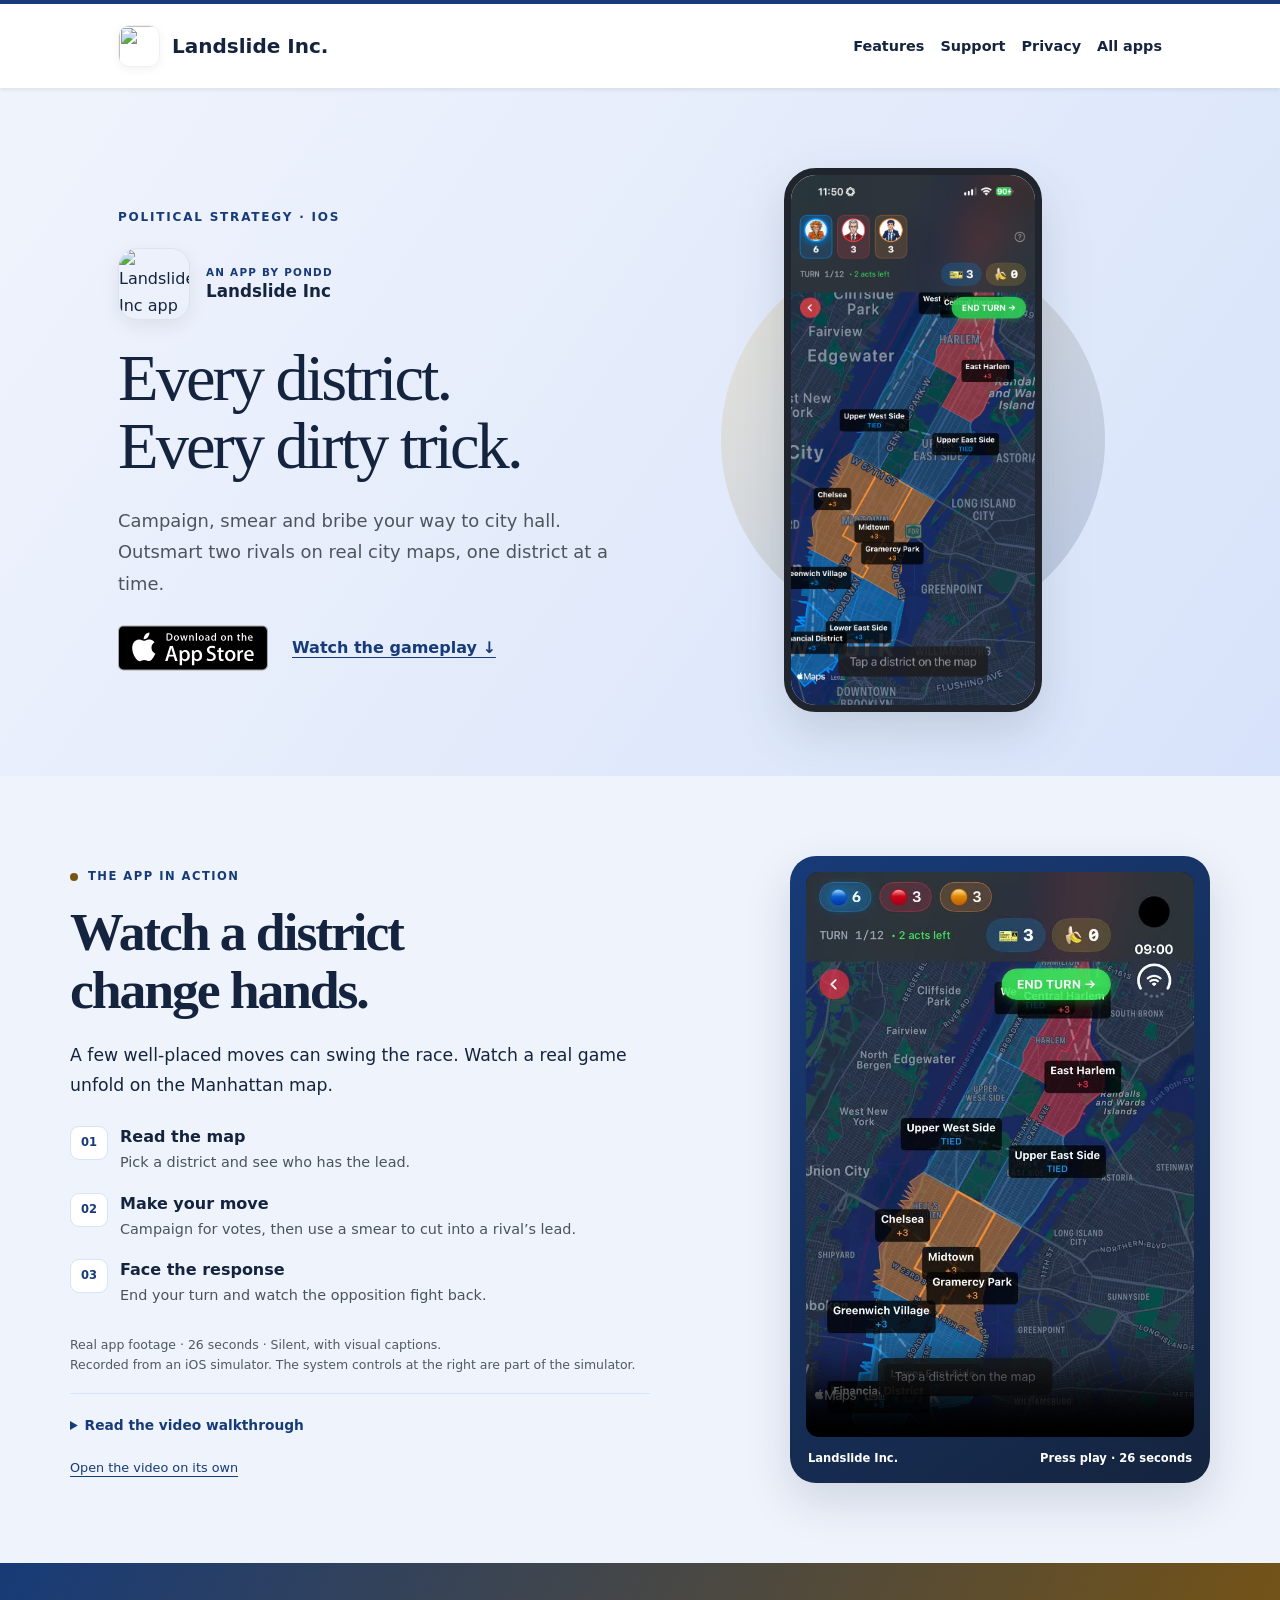
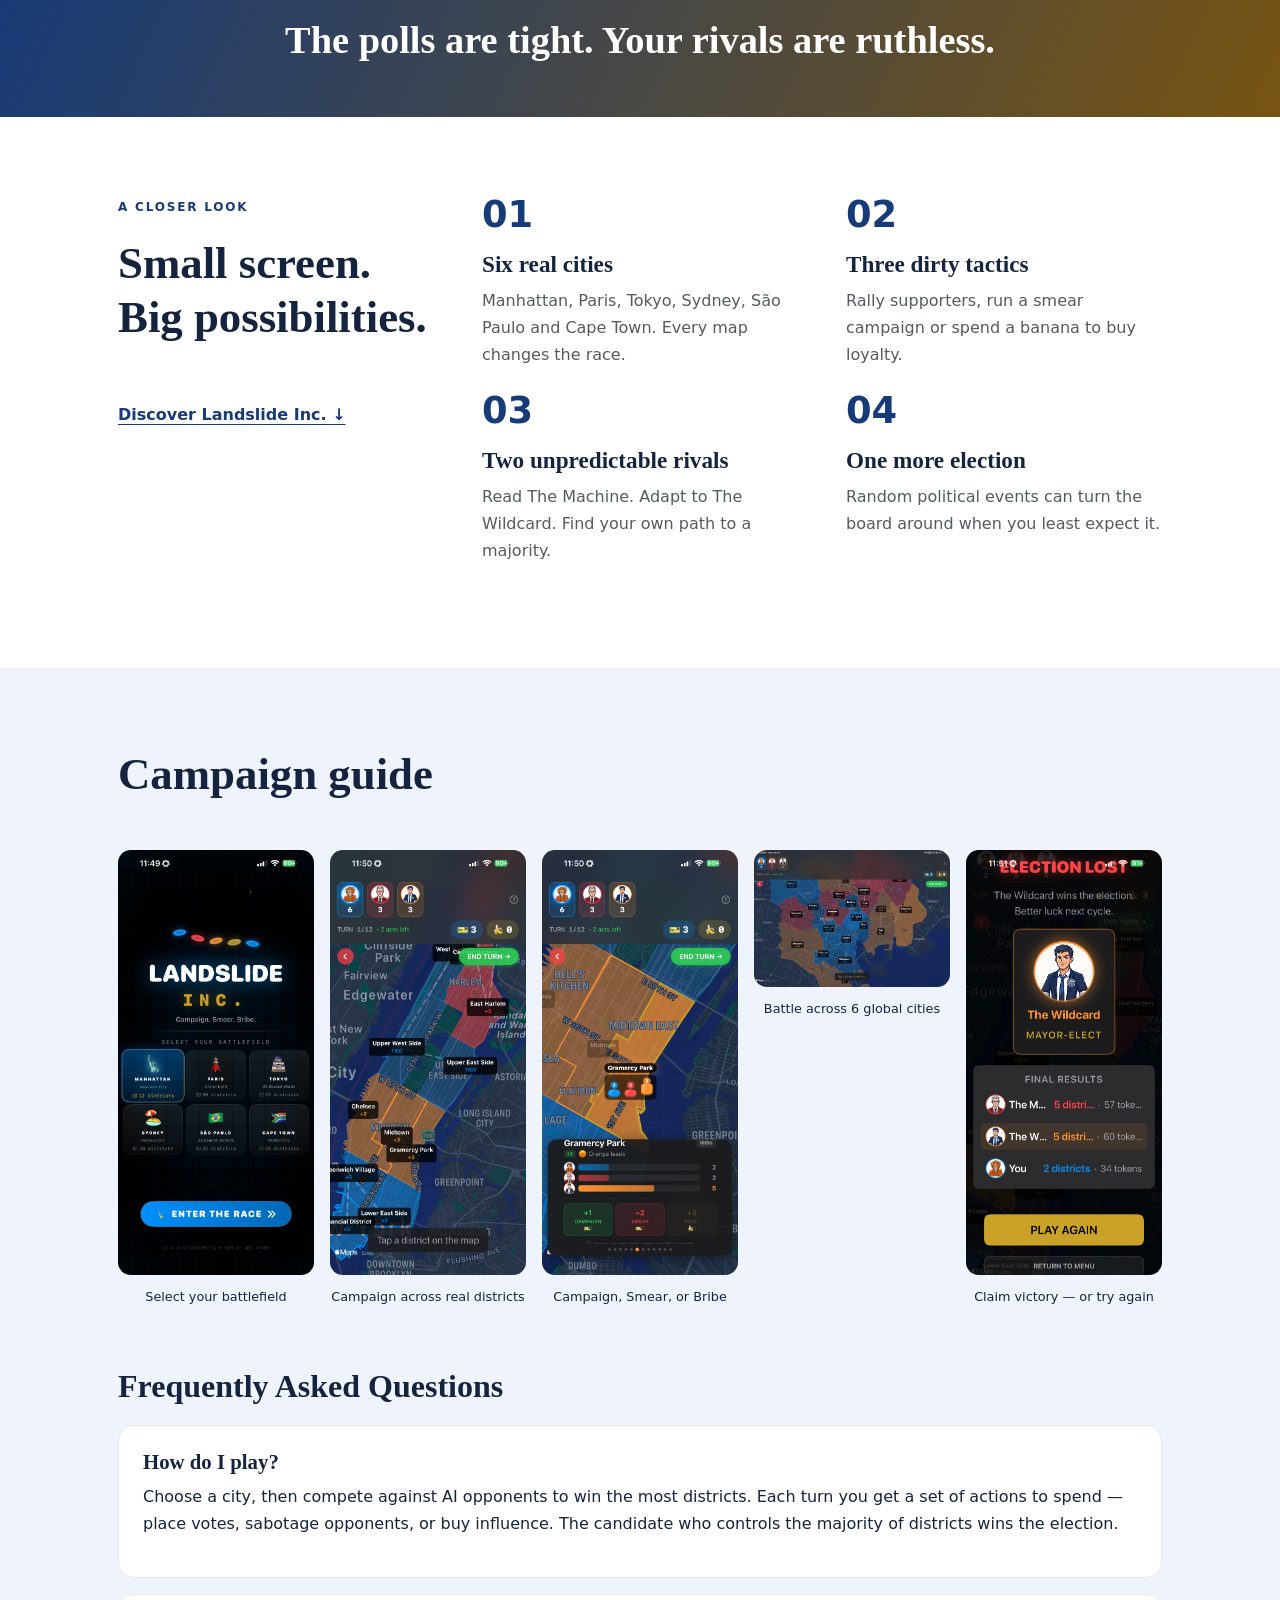
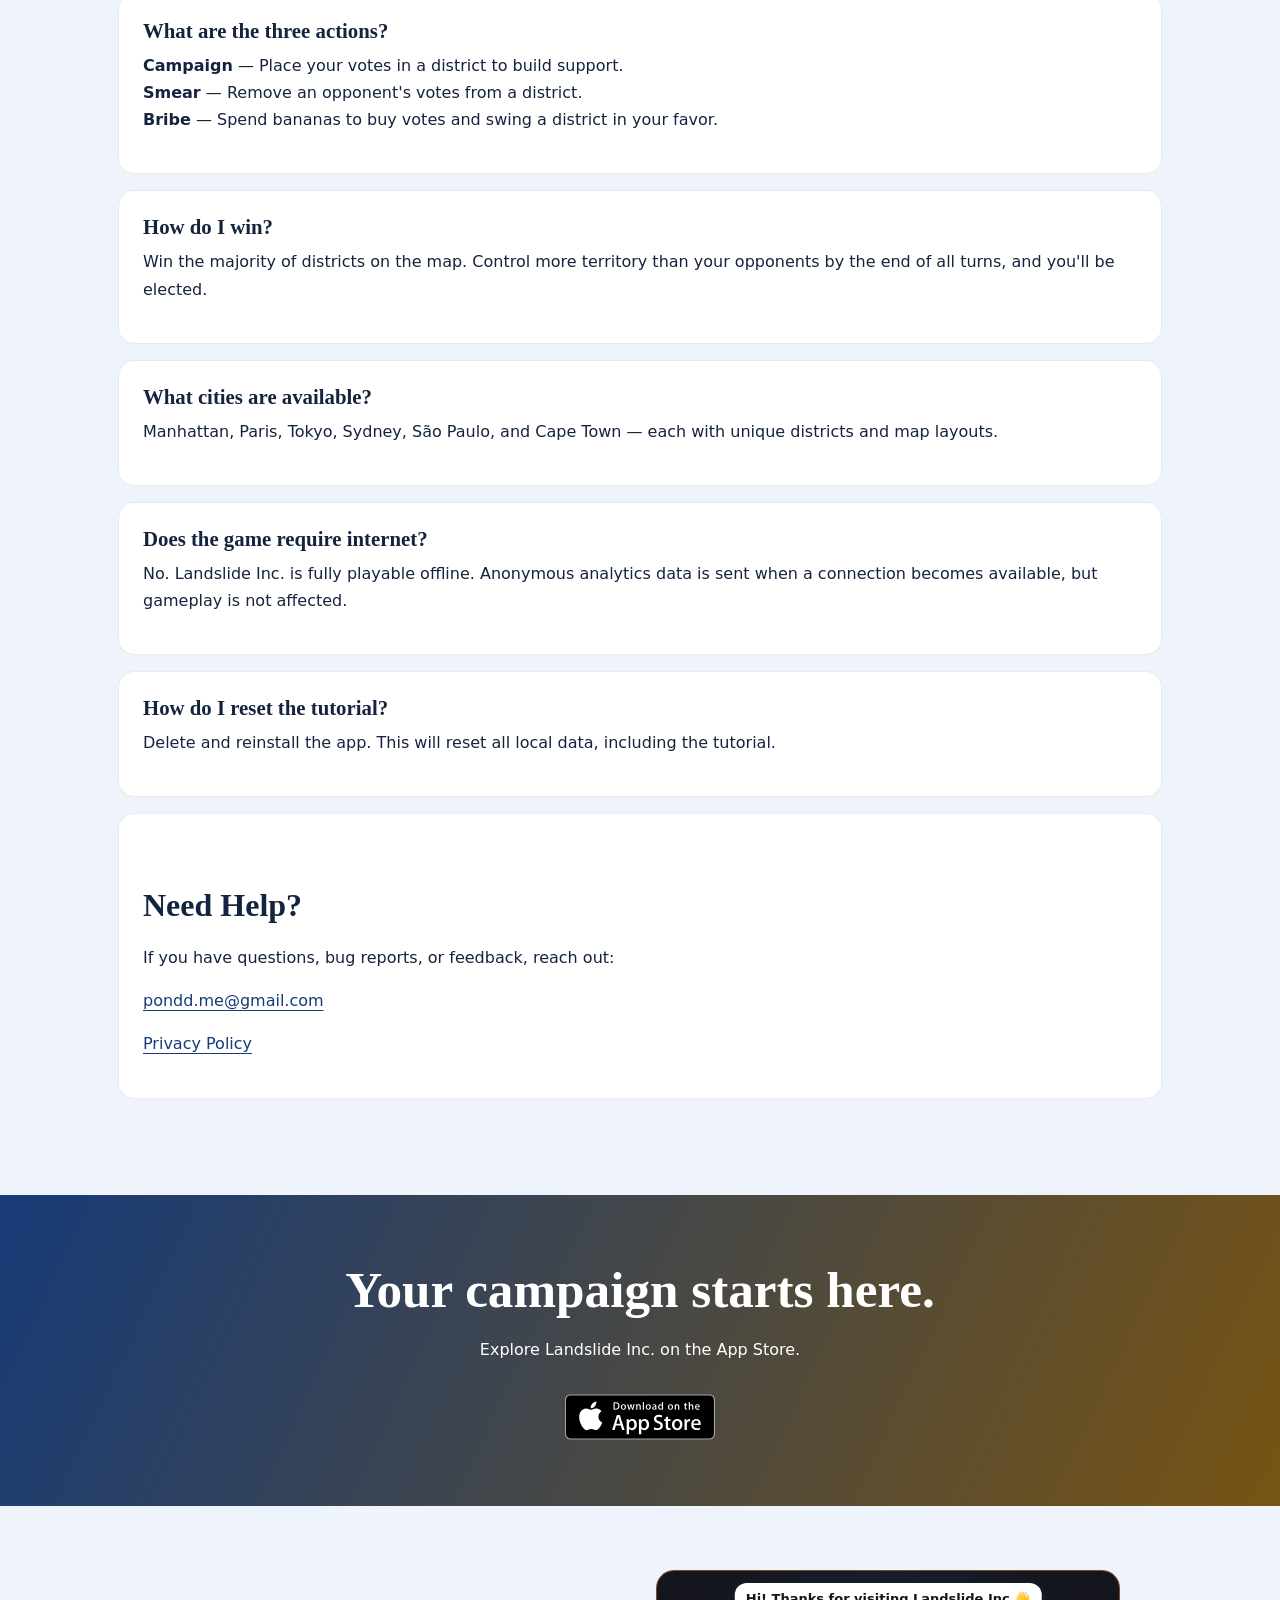
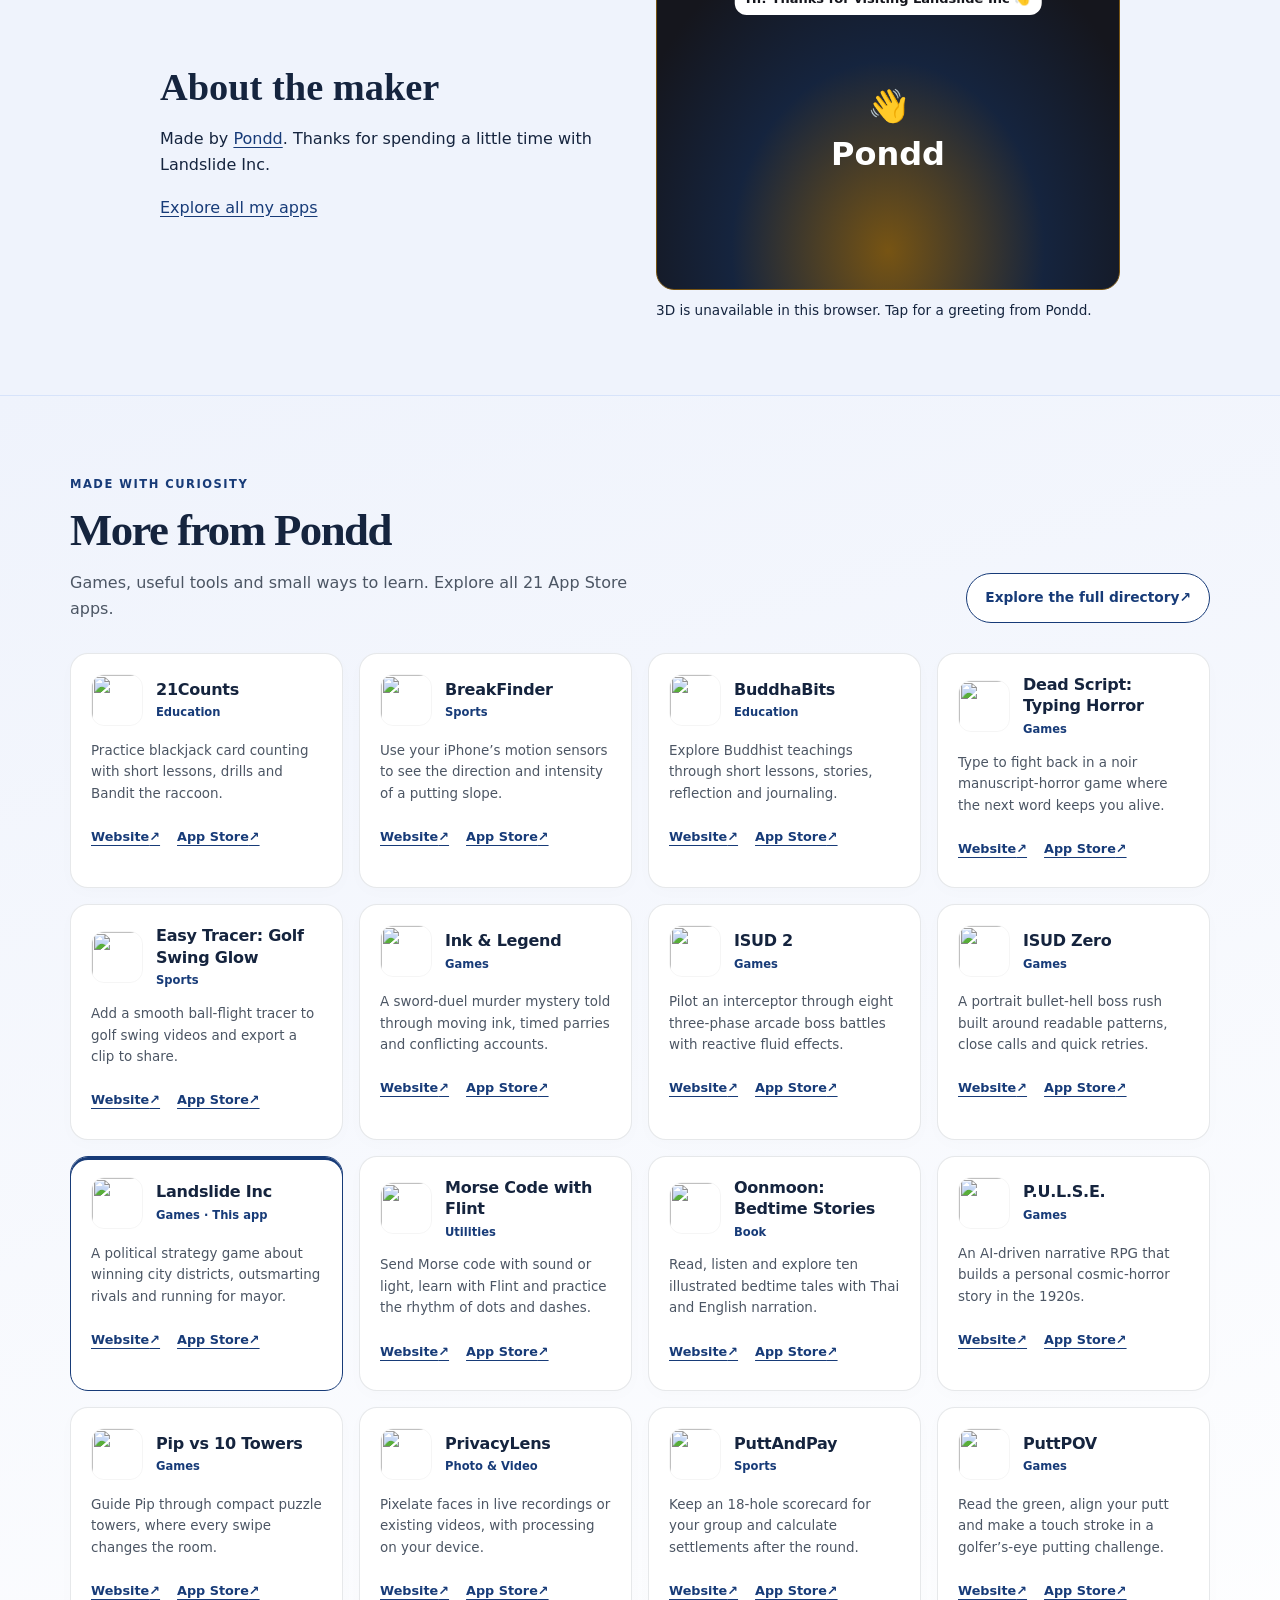
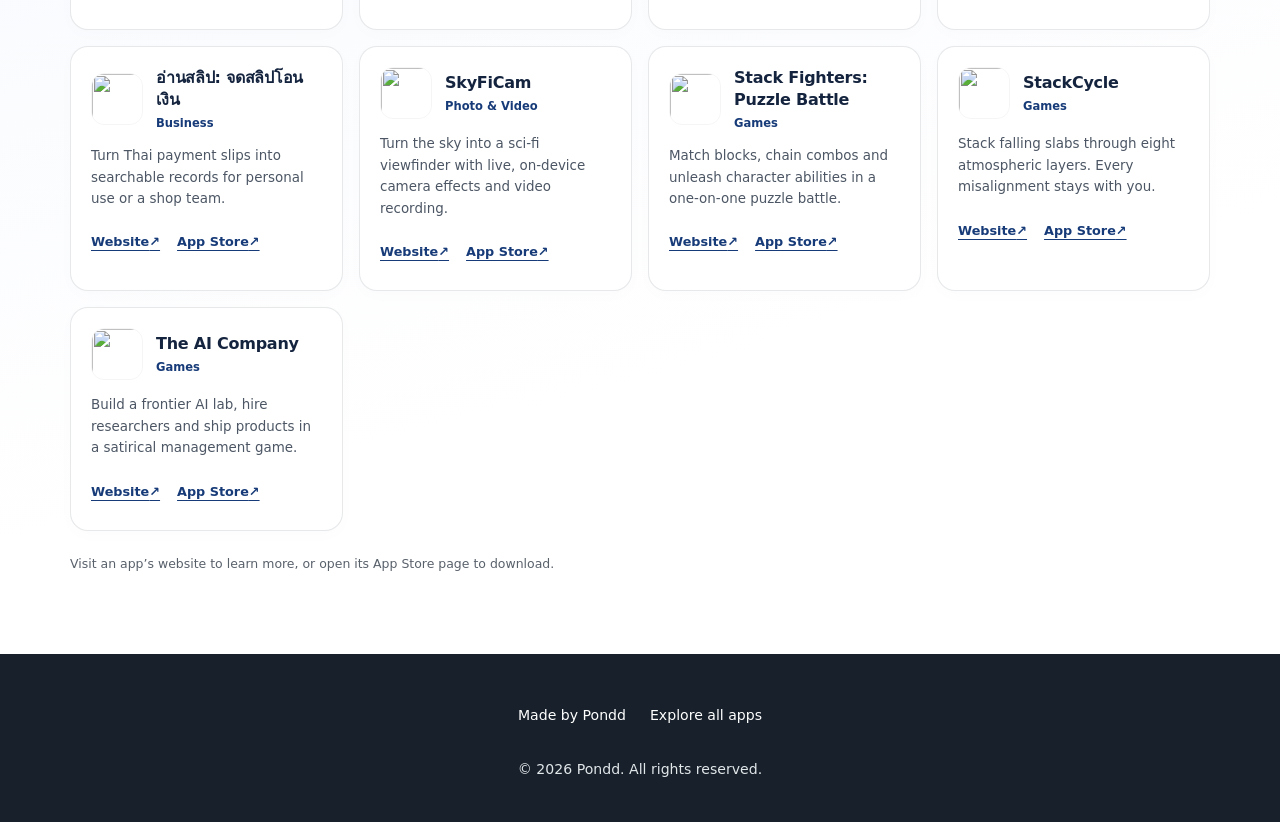
==== commit ffa27f33: "Add real app highlight video with captions and accessible walkthrough" ====
--- a/index.html
+++ b/index.html
@@ -10,7 +10,32 @@
 <script type="module" src="pondd-character/init.js"></script>
 <link rel="stylesheet" href="app-family/brand.css?v=20261112">
 <link rel="icon" href="https://pond1982.github.io/Pondd-Page/assets/app-icons/6761601860.webp" type="image/webp">
-</head><body data-app-theme="ballot-navy-gold"><a class="skip-link" href="#main-content">Skip to content</a><nav class="navbar navbar-light shadow-sm" id="mainNav" aria-label="Main navigation"><div class="container px-5"><a class="navbar-brand fw-bold" href="index.html"><img class="app-brand-icon" src="https://pond1982.github.io/Pondd-Page/assets/app-icons/6761601860.webp" width="42" height="42" alt="" decoding="async">Landslide Inc.</a><div class="site-links"><a href="index.html#features">Features</a><a href="index.html#support">Support</a><a href="privacy.html">Privacy</a><a href="https://pond1982.github.io/Pondd-Page/index.html#apps">All apps</a></div></div></nav><main id="main-content"><header class="masthead"><div class="container px-5"><div class="row gx-5 align-items-center"><div class="col-lg-6 text-center text-lg-start"><p class="eyebrow">Political strategy · iOS</p><div class="app-identity"><img class="app-identity-icon" src="https://pond1982.github.io/Pondd-Page/assets/app-icons/6761601860.webp" width="72" height="72" alt="Landslide Inc app icon" decoding="async"><span><small>An app by Pondd</small><strong>Landslide Inc</strong></span></div><h1 class="display-1 mb-4">Every district.<br>Every dirty trick.</h1><p class="lead mb-4">Campaign, smear and bribe your way to city hall. Outsmart two rivals on real city maps, one district at a time.</p><div class="d-flex flex-wrap gap-4 align-items-center justify-content-center justify-content-lg-start"><a class="download-link" href="https://apps.apple.com/gb/app/landslide-inc/id6761601860" aria-label="View Landslide Inc on the App Store"><img class="app-badge" src="new-age/assets/img/app-store-badge.svg" alt="Download on the App Store" width="150" height="50"></a><a class="text-link" href="#features">Explore the app ↓</a></div></div><div class="col-lg-6"><div class="masthead-device-mockup"><span class="art-orb" aria-hidden="true"></span><img class="hero-image phone" src="images/gameplay-map.png" alt="Landslide Inc. gameplay on the Manhattan district map" fetchpriority="high"></div></div></div></div></header><aside class="statement text-center text-white bg-gradient-primary-to-secondary"><div class="container px-5"><h2>The polls are tight. Your rivals are ruthless.</h2></div></aside><section id="features" class="features-section"><div class="container px-5"><div class="row gx-5"><div class="col-lg-4 mb-4"><p class="eyebrow">A closer look</p><h2>Small screen.<br>Big possibilities.</h2><a class="text-link" href="#inside">Discover Landslide Inc. ↓</a></div><div class="col-lg-8"><div class="row gx-5"><div class="col-md-6"><div class="feature-item mb-4"><span class="feature-number" aria-hidden="true">01</span><h3>Six real cities</h3><p>Manhattan, Paris, Tokyo, Sydney, São Paulo and Cape Town. Every map changes the race.</p></div></div><div class="col-md-6"><div class="feature-item mb-4"><span class="feature-number" aria-hidden="true">02</span><h3>Three dirty tactics</h3><p>Rally supporters, run a smear campaign or spend a banana to buy loyalty.</p></div></div><div class="col-md-6"><div class="feature-item mb-4"><span class="feature-number" aria-hidden="true">03</span><h3>Two unpredictable rivals</h3><p>Read The Machine. Adapt to The Wildcard. Find your own path to a majority.</p></div></div><div class="col-md-6"><div class="feature-item mb-4"><span class="feature-number" aria-hidden="true">04</span><h3>One more election</h3><p>Random political events can turn the board around when you least expect it.</p></div></div></div></div></div></div></section><section id="inside" class="detail-section"><div class="container px-5"><h2>Campaign guide</h2><div class="detail-content">
+<link rel="stylesheet" href="highlights/highlights.css?v=20261112">
+</head><body data-app-theme="ballot-navy-gold"><a class="skip-link" href="#main-content">Skip to content</a><nav class="navbar navbar-light shadow-sm" id="mainNav" aria-label="Main navigation"><div class="container px-5"><a class="navbar-brand fw-bold" href="index.html"><img class="app-brand-icon" src="https://pond1982.github.io/Pondd-Page/assets/app-icons/6761601860.webp" width="42" height="42" alt="" decoding="async">Landslide Inc.</a><div class="site-links"><a href="index.html#features">Features</a><a href="index.html#support">Support</a><a href="privacy.html">Privacy</a><a href="https://pond1982.github.io/Pondd-Page/index.html#apps">All apps</a></div></div></nav><main id="main-content"><header class="masthead"><div class="container px-5"><div class="row gx-5 align-items-center"><div class="col-lg-6 text-center text-lg-start"><p class="eyebrow">Political strategy · iOS</p><div class="app-identity"><img class="app-identity-icon" src="https://pond1982.github.io/Pondd-Page/assets/app-icons/6761601860.webp" width="72" height="72" alt="Landslide Inc app icon" decoding="async"><span><small>An app by Pondd</small><strong>Landslide Inc</strong></span></div><h1 class="display-1 mb-4">Every district.<br>Every dirty trick.</h1><p class="lead mb-4">Campaign, smear and bribe your way to city hall. Outsmart two rivals on real city maps, one district at a time.</p><div class="d-flex flex-wrap gap-4 align-items-center justify-content-center justify-content-lg-start"><a class="download-link" href="https://apps.apple.com/gb/app/landslide-inc/id6761601860" aria-label="View Landslide Inc on the App Store"><img class="app-badge" src="new-age/assets/img/app-store-badge.svg" alt="Download on the App Store" width="150" height="50"></a><a class="text-link" href="#highlights">Watch the gameplay ↓</a></div></div><div class="col-lg-6"><div class="masthead-device-mockup"><span class="art-orb" aria-hidden="true"></span><img class="hero-image phone" src="images/gameplay-map.png" alt="Landslide Inc. gameplay on the Manhattan district map" fetchpriority="high"></div></div></div></div></header>
+<!-- APP HIGHLIGHTS START -->
+<section class="app-highlights" id="highlights" aria-labelledby="highlight-title">
+  <div class="app-highlight-inner">
+    <div class="app-highlight-copy">
+      <p class="app-highlight-kicker">The app in action</p>
+      <h2 id="highlight-title">Watch a district<br>change hands.</h2>
+      <p class="app-highlight-intro">A few well-placed moves can swing the race. Watch a real game unfold on the Manhattan map.</p>
+      <ol class="app-highlight-beats"><li><span class="beat-number" aria-hidden="true">01</span><div><strong>Read the map</strong><p>Pick a district and see who has the lead.</p></div></li><li><span class="beat-number" aria-hidden="true">02</span><div><strong>Make your move</strong><p>Campaign for votes, then use a smear to cut into a rival’s lead.</p></div></li><li><span class="beat-number" aria-hidden="true">03</span><div><strong>Face the response</strong><p>End your turn and watch the opposition fight back.</p></div></li></ol>
+      <p class="app-highlight-note" id="highlight-description">Real app footage · 26 seconds · Silent, with visual captions.<br>Recorded from an iOS simulator. The system controls at the right are part of the simulator.</p>
+      <details class="app-highlight-transcript"><summary>Read the video walkthrough</summary><p>The Manhattan map shows districts held by three candidates. Midtown opens to reveal its vote totals and Campaign, Smear and Bribe actions. Campaign adds a vote to the player’s total. Smear reduces a rival’s votes. The turn ends, the opponents campaign, and the map returns for the next turn.</p></details>
+      <p class="app-highlight-fallback"><a href="highlights/landslide-highlight.mp4">Open the video on its own</a></p>
+    </div>
+    <figure class="app-highlight-player">
+      <video controls muted playsinline preload="none" width="720" height="1048" poster="highlights/landslide-poster.jpg" aria-label="Landslide Inc. app highlight" aria-describedby="highlight-description">
+        <source src="highlights/landslide-highlight.mp4" type="video/mp4">
+        <track kind="captions" src="highlights/landslide-en.vtt" srclang="en" label="Visual guide (silent)" default>
+        <p>Your browser cannot play this video. <a href="highlights/landslide-highlight.mp4">Open the MP4</a> or read the walkthrough above.</p>
+      </video>
+      <figcaption><span>Landslide Inc.</span><span>Press play · 26 seconds</span></figcaption>
+    </figure>
+  </div>
+</section>
+<!-- APP HIGHLIGHTS END -->
+<aside class="statement text-center text-white bg-gradient-primary-to-secondary"><div class="container px-5"><h2>The polls are tight. Your rivals are ruthless.</h2></div></aside><section id="features" class="features-section"><div class="container px-5"><div class="row gx-5"><div class="col-lg-4 mb-4"><p class="eyebrow">A closer look</p><h2>Small screen.<br>Big possibilities.</h2><a class="text-link" href="#inside">Discover Landslide Inc. ↓</a></div><div class="col-lg-8"><div class="row gx-5"><div class="col-md-6"><div class="feature-item mb-4"><span class="feature-number" aria-hidden="true">01</span><h3>Six real cities</h3><p>Manhattan, Paris, Tokyo, Sydney, São Paulo and Cape Town. Every map changes the race.</p></div></div><div class="col-md-6"><div class="feature-item mb-4"><span class="feature-number" aria-hidden="true">02</span><h3>Three dirty tactics</h3><p>Rally supporters, run a smear campaign or spend a banana to buy loyalty.</p></div></div><div class="col-md-6"><div class="feature-item mb-4"><span class="feature-number" aria-hidden="true">03</span><h3>Two unpredictable rivals</h3><p>Read The Machine. Adapt to The Wildcard. Find your own path to a majority.</p></div></div><div class="col-md-6"><div class="feature-item mb-4"><span class="feature-number" aria-hidden="true">04</span><h3>One more election</h3><p>Random political events can turn the board around when you least expect it.</p></div></div></div></div></div></div></section><section id="inside" class="detail-section"><div class="container px-5"><h2>Campaign guide</h2><div class="detail-content">
 
 <div class="screenshots-wrapper">
 <div class="screenshots">
--- a/highlights/highlights.css
+++ b/highlights/highlights.css
@@ -0,0 +1,27 @@
+/* Native app highlights. Inherits each app's current brand palette. */
+body .app-highlights{padding:80px 24px;background:var(--brand-tint,#f4f5f7);color:var(--brand-ink,#202a30);scroll-margin-top:30px}
+body .app-highlight-inner{width:100%;max-width:1140px;margin:auto;display:grid;grid-template-columns:minmax(0,1fr) minmax(0,420px);gap:clamp(28px,6vw,80px);align-items:center}
+body .app-highlight-copy{min-width:0;max-width:580px}
+body .app-highlight-kicker{display:inline-flex;align-items:center;gap:10px;color:var(--brand-accent);font:750 .72rem/1.5 system-ui,sans-serif;letter-spacing:.13em;text-transform:uppercase;margin:0 0 18px}
+body .app-highlight-kicker:before{content:"";width:8px;height:8px;border-radius:50%;background:var(--brand-secondary)}
+body .app-highlights h2{font-size:clamp(2.2rem,4.2vw,3.7rem);line-height:1.08;letter-spacing:-.04em;margin:0 0 22px;color:var(--brand-ink)}
+body .app-highlight-intro{font-size:1.08rem;line-height:1.7;margin:0 0 26px}
+body .app-highlight-beats{list-style:none;margin:0 0 28px;padding:0;display:grid;gap:18px}
+body .app-highlight-beats li{display:grid;grid-template-columns:38px 1fr;gap:12px;align-items:start;margin:0;padding:0}
+body .app-highlight-beats .beat-number{display:flex;align-items:center;justify-content:center;min-height:34px;border:1px solid var(--brand-soft);border-radius:9px;color:var(--brand-accent);background:#fff;font:750 .72rem/1.5 system-ui,sans-serif}
+body .app-highlight-beats strong{display:block;font-size:1rem;line-height:1.4;margin:0 0 3px}
+body .app-highlight-beats p{font-size:.9rem;line-height:1.6;margin:0;color:#4b535b}
+body .app-highlight-note{font-size:.78rem;line-height:1.6;color:#515963;margin:0 0 18px}
+body .app-highlight-transcript{border-top:1px solid var(--brand-soft);padding-top:14px;margin:0;font-size:.86rem;line-height:1.65}
+body .app-highlight-transcript summary{cursor:pointer;color:var(--brand-accent);font-weight:700;padding:6px 0;min-height:36px}
+body .app-highlight-transcript p{margin:12px 0 0}
+body .app-highlight-player{margin:0;min-width:0;padding:16px;border-radius:26px;background:linear-gradient(145deg,var(--brand-accent),var(--brand-ink));box-shadow:0 18px 46px #14223825;color:#fff}
+body .app-highlight-player video{display:block;width:100%;height:auto;aspect-ratio:720/1048;object-fit:contain;background:#111;border-radius:13px}
+body .app-highlight-player video::cue{font:500 14px/1.5 system-ui,sans-serif;background:#101820e8;color:#fff}
+body .app-highlight-player figcaption{display:flex;align-items:center;justify-content:space-between;flex-wrap:wrap;gap:4px 12px;margin:12px 2px 0;font:650 .72rem/1.6 system-ui,sans-serif;color:#fff}
+body .app-highlights a:focus-visible,body .app-highlights summary:focus-visible,body .app-highlights video:focus-visible{outline:3px solid var(--brand-secondary);outline-offset:5px}
+body .app-highlight-fallback{font-size:.8rem;line-height:1.5;margin:14px 0 0}
+body .app-highlight-fallback a{color:var(--brand-accent);text-decoration:underline;text-underline-offset:4px}
+@media(max-width:760px){body .app-highlights{padding:56px 20px}body .app-highlight-inner{grid-template-columns:1fr;gap:28px}body .app-highlight-player{max-width:420px;width:100%;margin-inline:auto}body .app-highlights h2{font-size:clamp(2.1rem,8vw,3rem)}}
+@media(max-width:380px){body .app-highlights{padding-inline:16px}body .app-highlight-player{padding:10px;border-radius:20px}body .app-highlight-player figcaption{font-size:.65rem}}
+@media(prefers-reduced-motion:reduce){body .app-highlights *{animation:none!important;transition:none!important}}
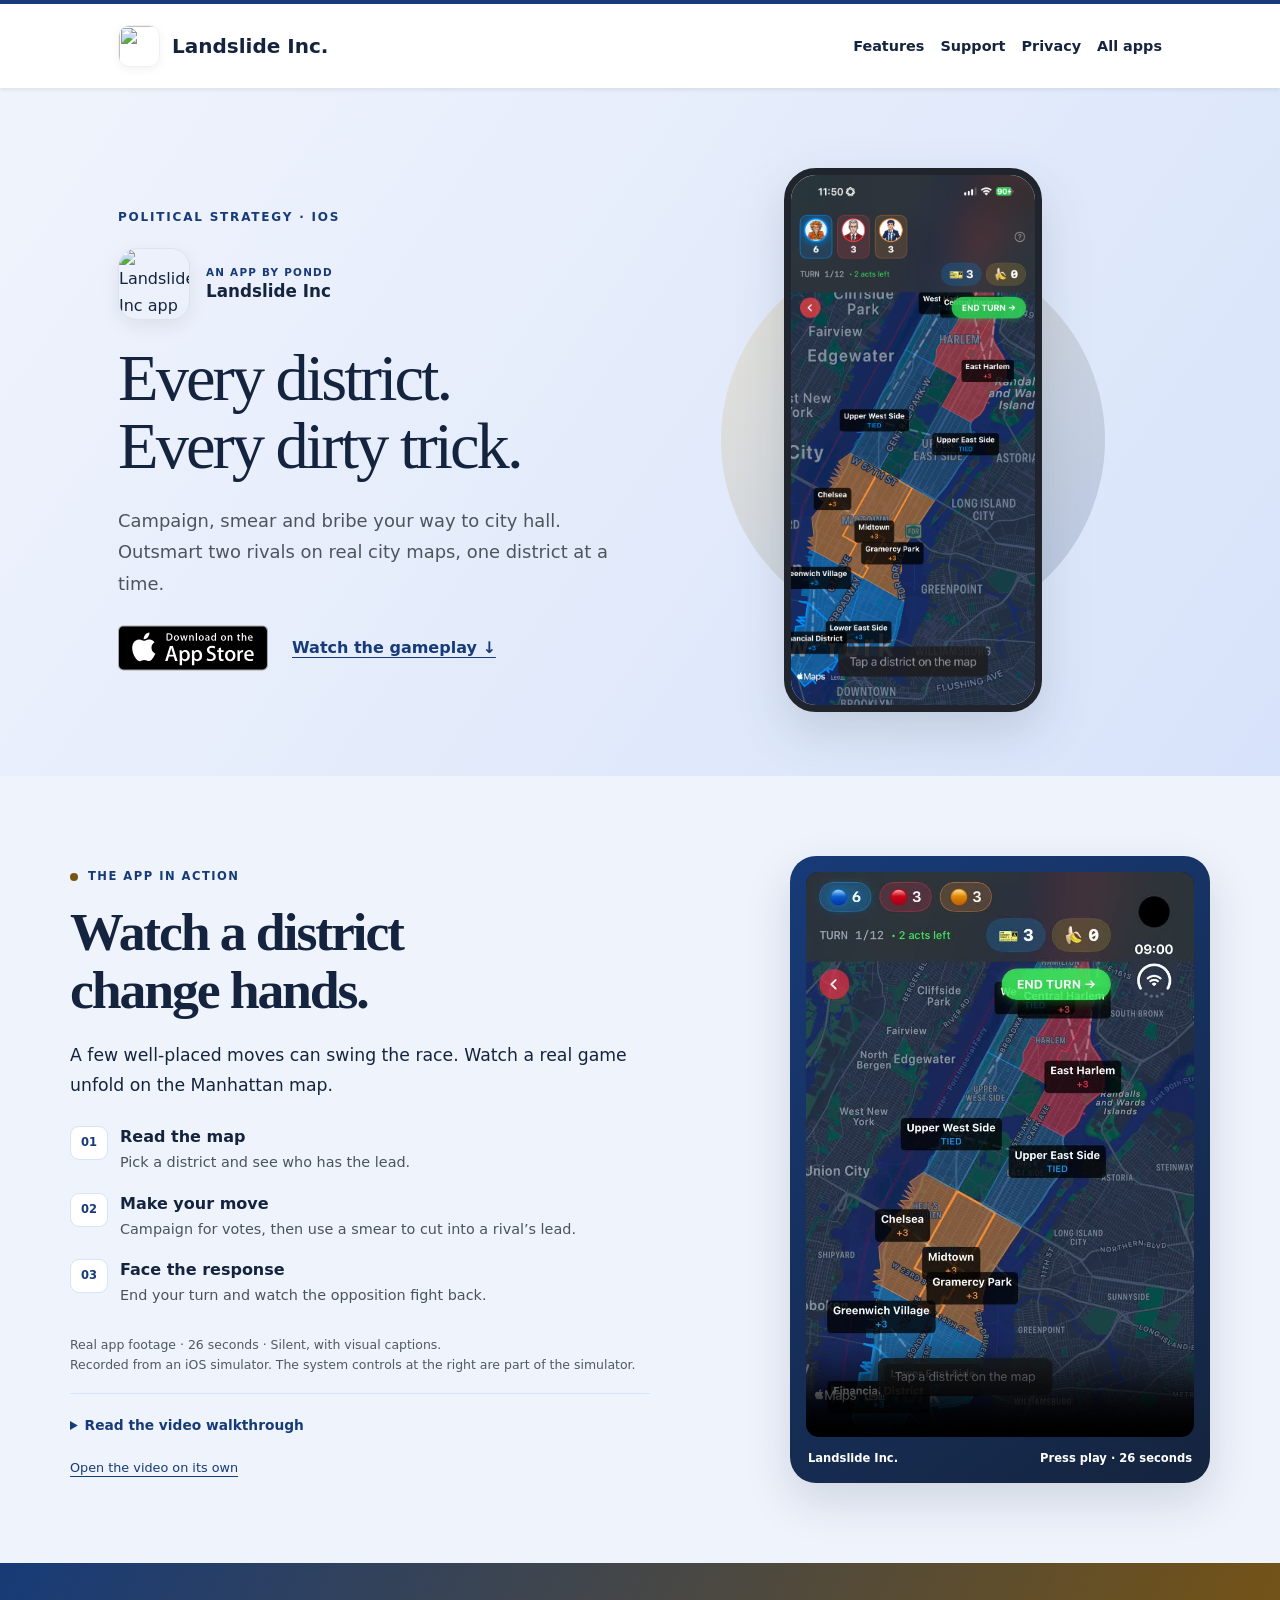
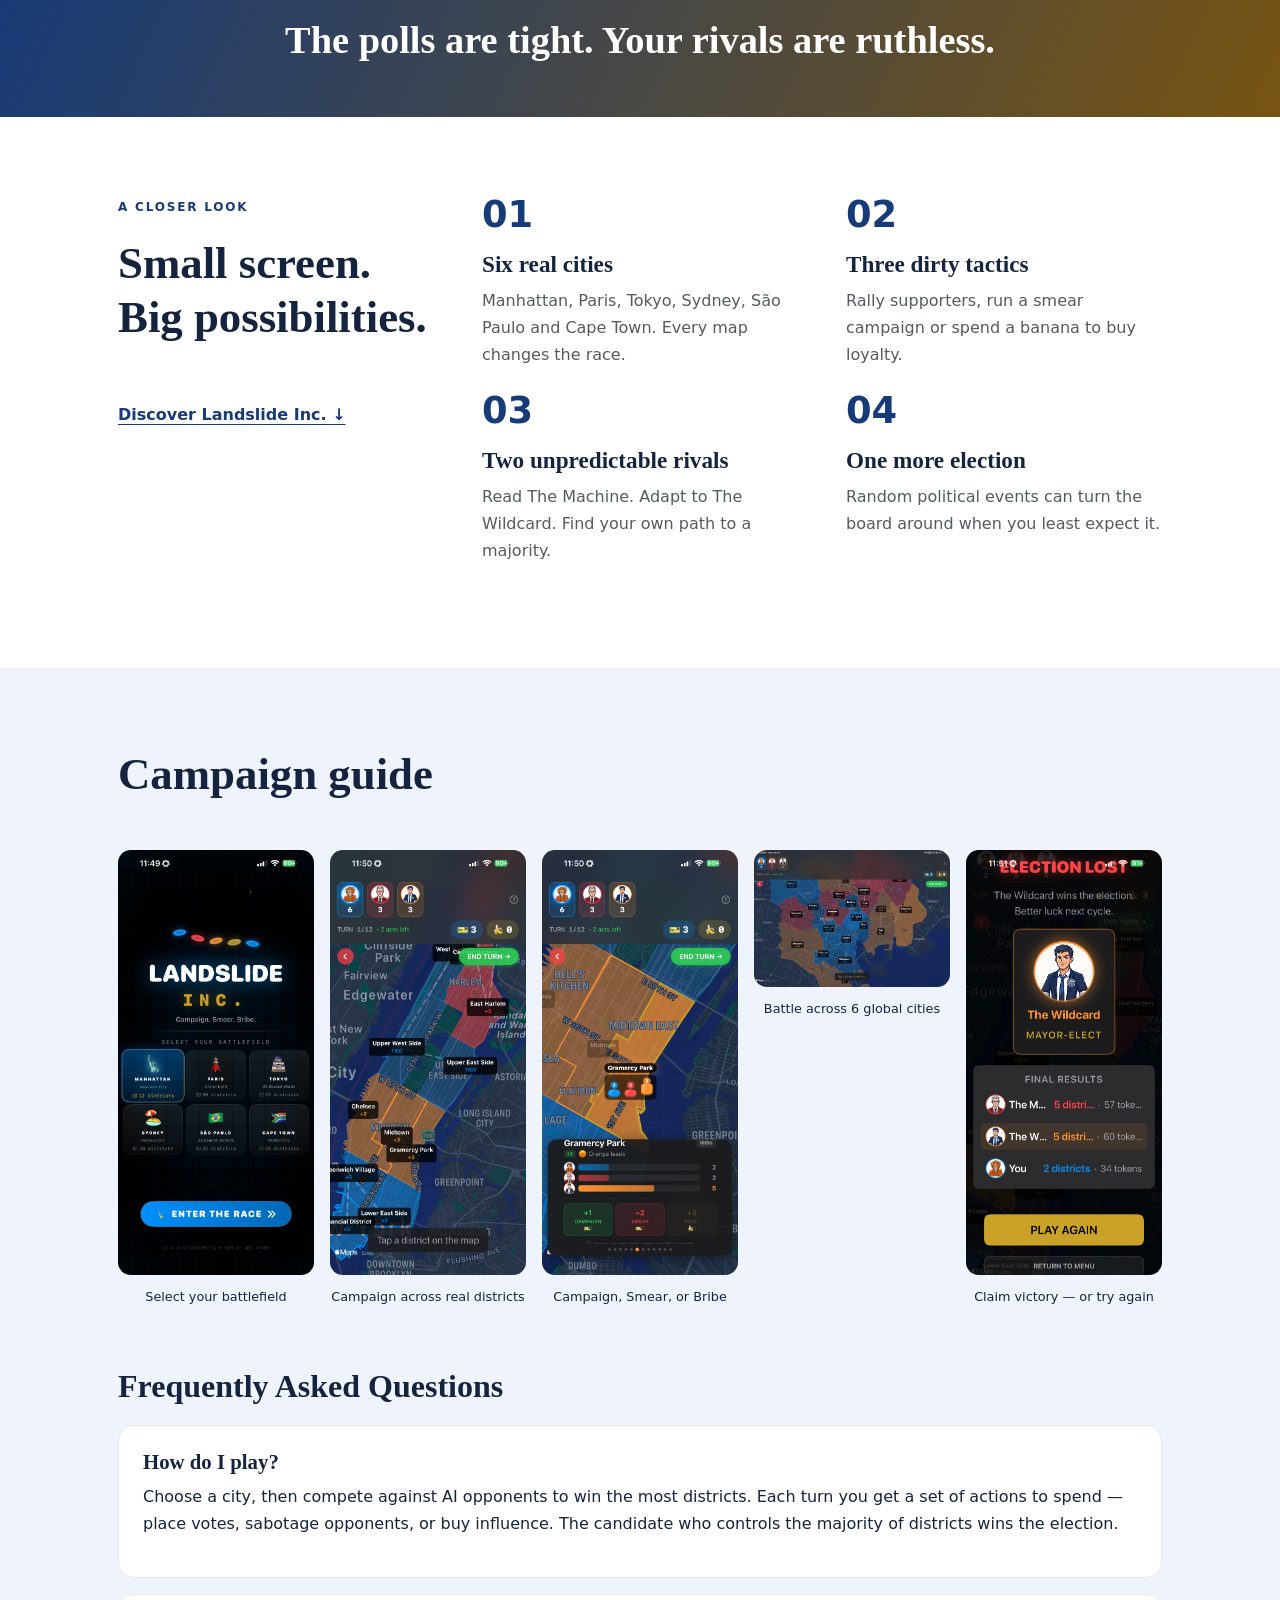
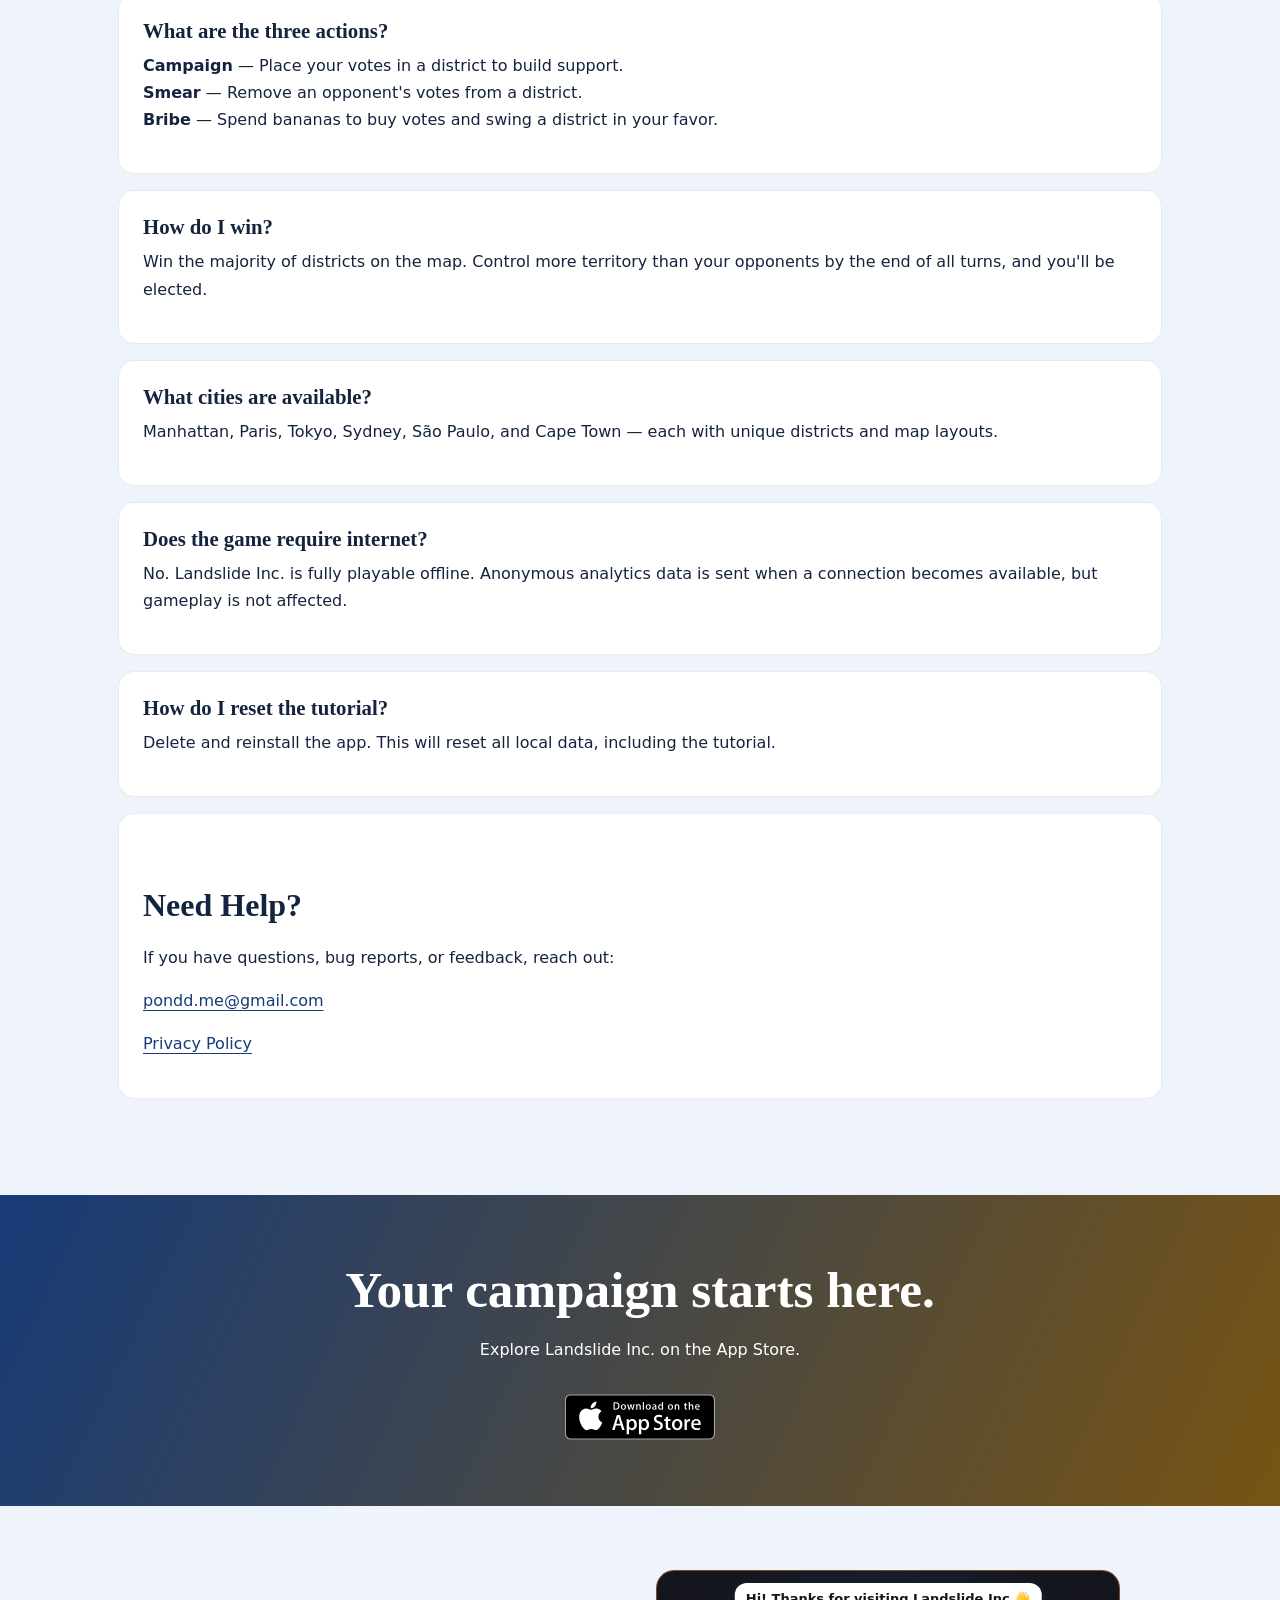
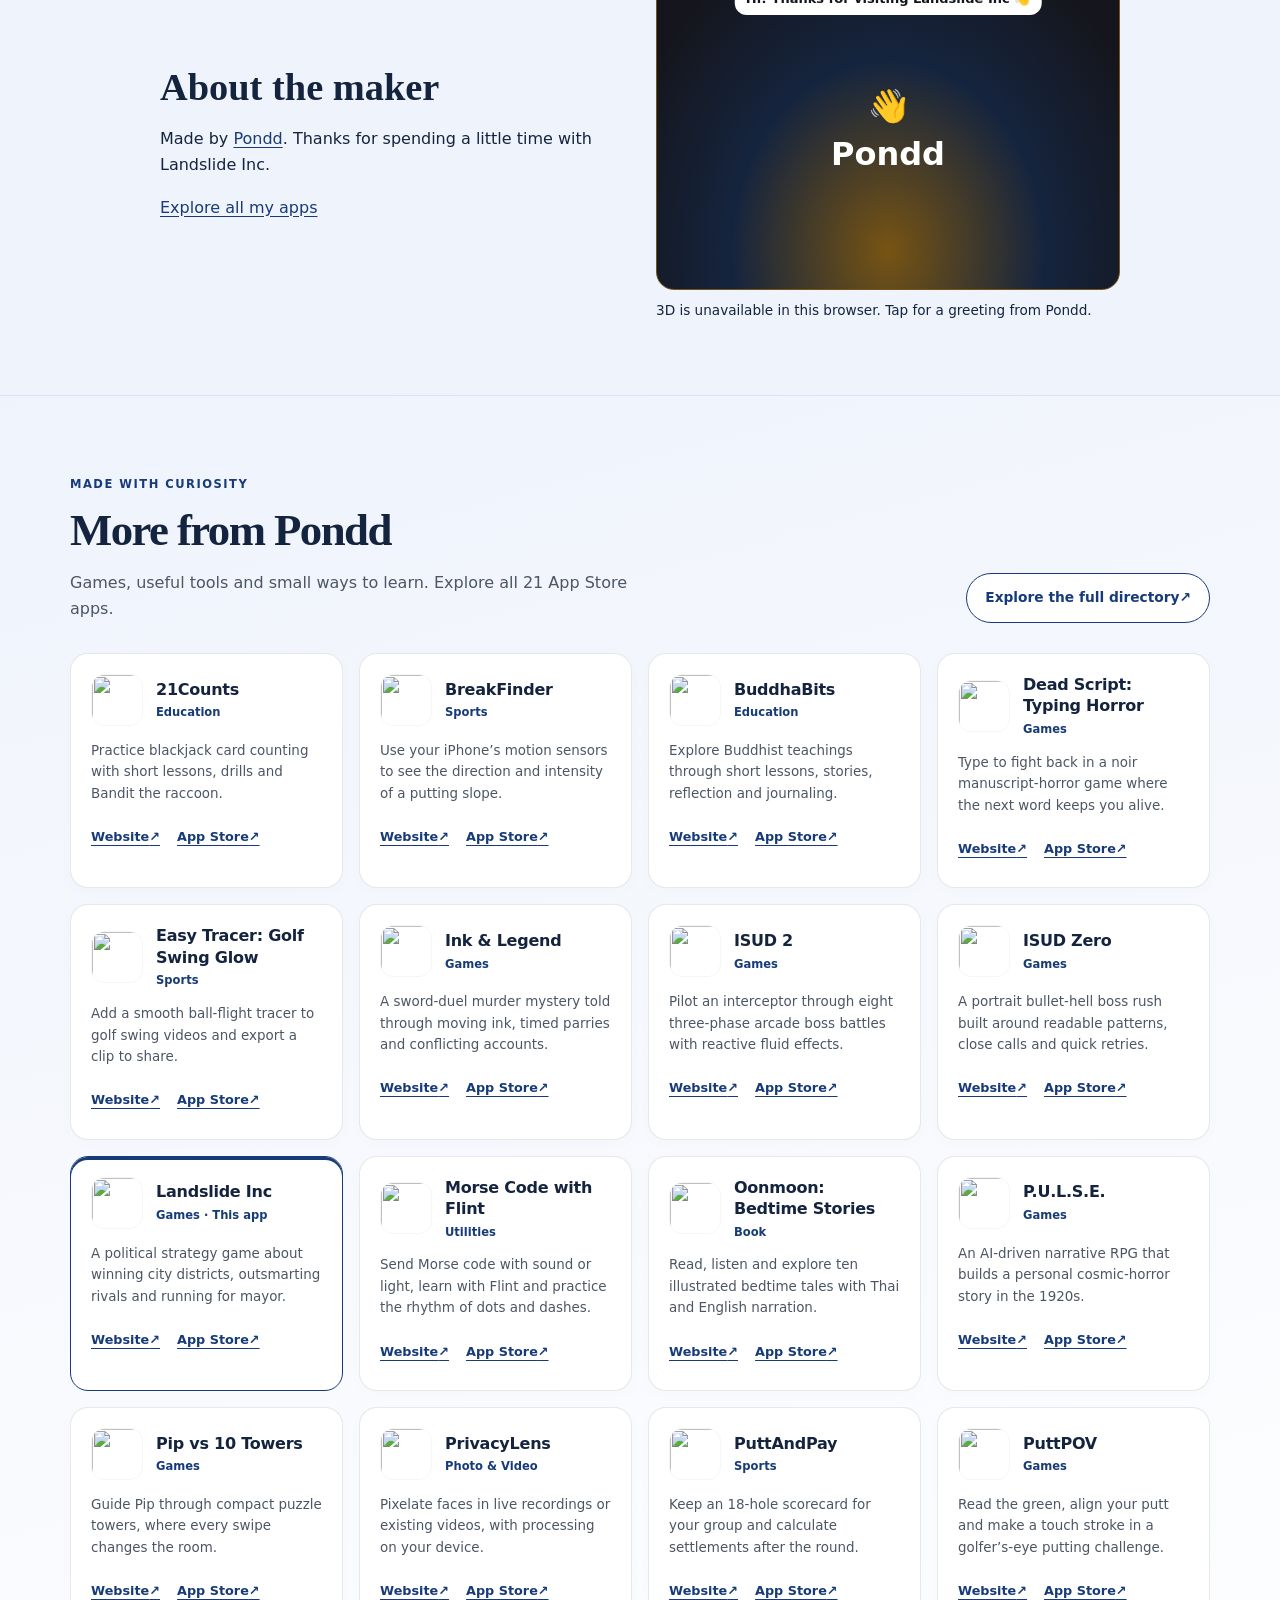
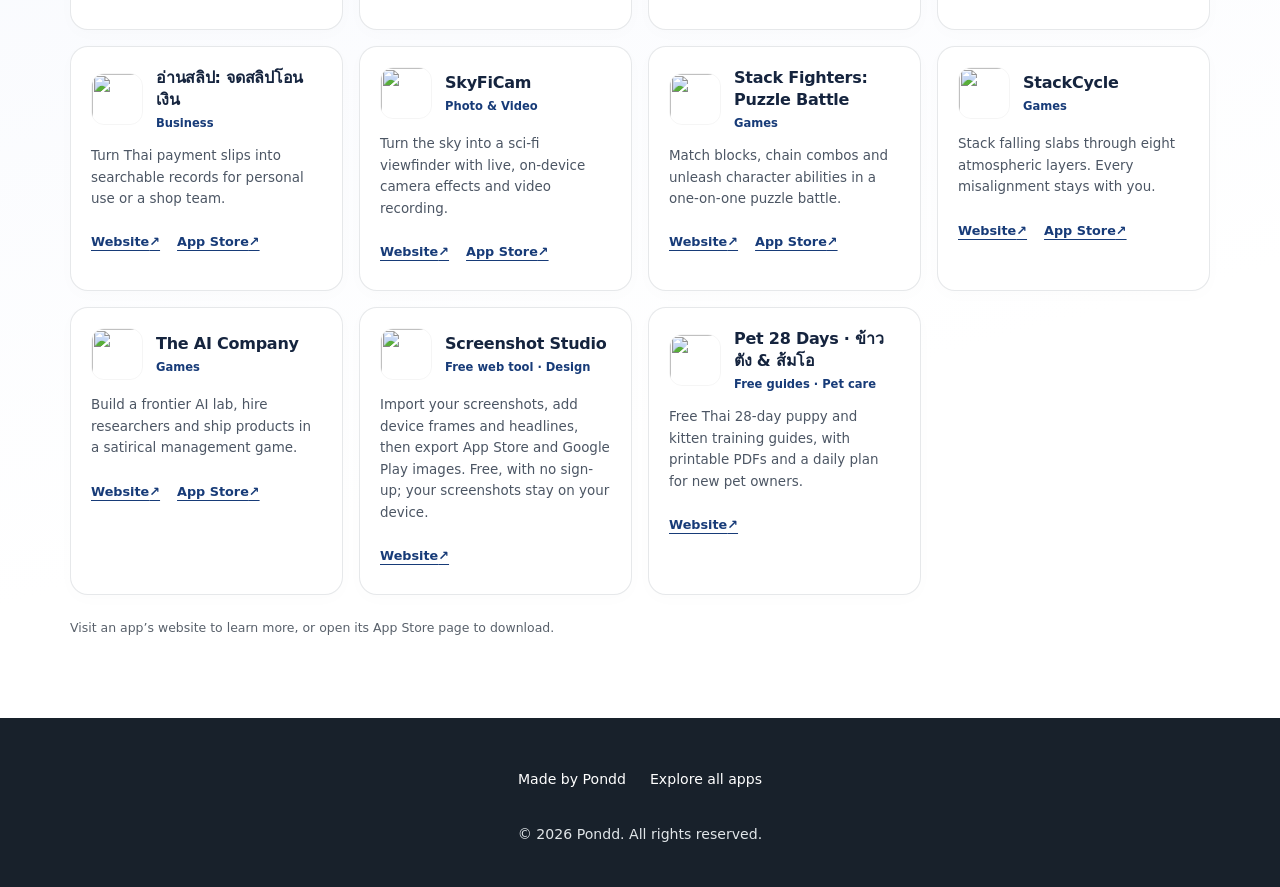
==== commit 5334db1b: "Connect Pet 28 Days with Pondd website network" ====
--- a/index.html
+++ b/index.html
@@ -101,7 +101,7 @@
 <section class="pondd-about" id="about" data-pondd-character data-character-locale="en" aria-label="About the maker"><div class="pondd-about-inner"><div><h2>About the maker</h2><p>Made by <a href="https://pond1982.github.io/Pondd-Page/">Pondd</a>. Thanks for spending a little time with Landslide Inc.</p><p><a href="https://pond1982.github.io/Pondd-Page/index.html#apps">Explore all my apps</a></p></div><div><button class="pondd-character-stage" type="button" aria-label="Change Pondd’s dance" aria-describedby="pondd-character-hint"><span class="pondd-character-fallback" aria-hidden="true">👋<br>Pondd</span><span class="bubble" role="status" aria-live="polite">Hi! Thanks for visiting Landslide Inc 👋</span></button><p class="pondd-character-hint" id="pondd-character-hint">Tap the character or press Enter to change the dance.</p><button class="pondd-character-pause" type="button" aria-pressed="false" hidden>Pause dancing</button><noscript><p>The 3D Easter egg needs JavaScript. You can still explore the rest of the site.</p></noscript></div></div><script type="application/json" class="pondd-character-lines">["Hi! Thanks for visiting Landslide Inc 👋", "Tap me to change the dance!", "ขอบคุณที่แวะมาครับ 🙏", "A little dance between big decisions.", "Like it? Explore my other apps ♥", "One more spin!"]</script></section>
 <!-- Pondd character end -->
 <!-- APP FAMILY START -->
-<section class="app-family" id="more-apps" aria-labelledby="app-family-title"><div class="app-family-inner"><div class="app-family-heading"><div><p class="app-family-kicker">Made with curiosity</p><h2 id="app-family-title">More from Pondd</h2><p class="app-family-intro">Games, useful tools and small ways to learn. Explore all 21 App Store apps.</p></div><a class="app-family-directory" href="https://pond1982.github.io/Pondd-Page/apps.html">Explore the full directory <span aria-hidden="true">↗</span></a></div><ul class="app-family-list" role="list"><li class="app-family-item" data-app-id="6763789288"><article aria-labelledby="family-6763789288"><div class="app-family-card-top"><img class="app-family-icon" src="https://pond1982.github.io/Pondd-Page/assets/app-icons/6763789288.webp" width="52" height="52" alt="" decoding="async" loading="lazy"><div><h3 id="family-6763789288">21Counts</h3><p class="app-family-meta">Education</p></div></div><p class="app-family-summary" lang="en">Practice blackjack card counting with short lessons, drills and Bandit the raccoon.</p><div class="app-family-links"><a href="https://pond1982.github.io/21Counts-Web/" aria-label="21Counts website">Website <span aria-hidden="true">↗</span></a><a href="https://apps.apple.com/gb/app/21counts/id6763789288" aria-label="21Counts on the App Store">App Store <span aria-hidden="true">↗</span></a></div></article></li><li class="app-family-item" data-app-id="6752389773"><article aria-labelledby="family-6752389773"><div class="app-family-card-top"><img class="app-family-icon" src="https://pond1982.github.io/Pondd-Page/assets/app-icons/6752389773.webp" width="52" height="52" alt="" decoding="async" loading="lazy"><div><h3 id="family-6752389773">BreakFinder</h3><p class="app-family-meta">Sports</p></div></div><p class="app-family-summary" lang="en">Use your iPhone’s motion sensors to see the direction and intensity of a putting slope.</p><div class="app-family-links"><a href="https://breakfinderweb.pages.dev/" aria-label="BreakFinder website">Website <span aria-hidden="true">↗</span></a><a href="https://apps.apple.com/gb/app/breakfinder/id6752389773" aria-label="BreakFinder on the App Store">App Store <span aria-hidden="true">↗</span></a></div></article></li><li class="app-family-item" data-app-id="6764710521"><article aria-labelledby="family-6764710521"><div class="app-family-card-top"><img class="app-family-icon" src="https://pond1982.github.io/Pondd-Page/assets/app-icons/6764710521.webp" width="52" height="52" alt="" decoding="async" loading="lazy"><div><h3 id="family-6764710521">BuddhaBits</h3><p class="app-family-meta">Education</p></div></div><p class="app-family-summary" lang="en">Explore Buddhist teachings through short lessons, stories, reflection and journaling.</p><div class="app-family-links"><a href="https://pond1982.github.io/BuddhaBits-web/index.html" aria-label="BuddhaBits website">Website <span aria-hidden="true">↗</span></a><a href="https://apps.apple.com/gb/app/buddhabits/id6764710521" aria-label="BuddhaBits on the App Store">App Store <span aria-hidden="true">↗</span></a></div></article></li><li class="app-family-item" data-app-id="6775353218"><article aria-labelledby="family-6775353218"><div class="app-family-card-top"><img class="app-family-icon" src="https://pond1982.github.io/Pondd-Page/assets/app-icons/6775353218.webp" width="52" height="52" alt="" decoding="async" loading="lazy"><div><h3 id="family-6775353218">Dead Script: Typing Horror</h3><p class="app-family-meta">Games</p></div></div><p class="app-family-summary" lang="en">Type to fight back in a noir manuscript-horror game where the next word keeps you alive.</p><div class="app-family-links"><a href="https://pond1982.github.io/iosdeadscriptweb/index.html" aria-label="Dead Script: Typing Horror website">Website <span aria-hidden="true">↗</span></a><a href="https://apps.apple.com/gb/app/dead-script-typing-horror/id6775353218" aria-label="Dead Script: Typing Horror on the App Store">App Store <span aria-hidden="true">↗</span></a></div></article></li><li class="app-family-item" data-app-id="6753145486"><article aria-labelledby="family-6753145486"><div class="app-family-card-top"><img class="app-family-icon" src="https://pond1982.github.io/Pondd-Page/assets/app-icons/6753145486.webp" width="52" height="52" alt="" decoding="async" loading="lazy"><div><h3 id="family-6753145486">Easy Tracer: Golf Swing Glow</h3><p class="app-family-meta">Sports</p></div></div><p class="app-family-summary" lang="en">Add a smooth ball-flight tracer to golf swing videos and export a clip to share.</p><div class="app-family-links"><a href="https://easy-tracer-web.pages.dev/" aria-label="Easy Tracer: Golf Swing Glow website">Website <span aria-hidden="true">↗</span></a><a href="https://apps.apple.com/gb/app/easy-tracer-golf-swing-glow/id6753145486" aria-label="Easy Tracer: Golf Swing Glow on the App Store">App Store <span aria-hidden="true">↗</span></a></div></article></li><li class="app-family-item" data-app-id="6830747339"><article aria-labelledby="family-6830747339"><div class="app-family-card-top"><img class="app-family-icon" src="https://pond1982.github.io/Pondd-Page/assets/app-icons/6830747339.webp" width="52" height="52" alt="" decoding="async" loading="lazy"><div><h3 id="family-6830747339">Ink &amp; Legend</h3><p class="app-family-meta">Games</p></div></div><p class="app-family-summary" lang="en">A sword-duel murder mystery told through moving ink, timed parries and conflicting accounts.</p><div class="app-family-links"><a href="https://pond1982.github.io/ink-and-legend-site/" aria-label="Ink &amp; Legend website">Website <span aria-hidden="true">↗</span></a><a href="https://apps.apple.com/gb/app/ink-legend/id6830747339" aria-label="Ink &amp; Legend on the App Store">App Store <span aria-hidden="true">↗</span></a></div></article></li><li class="app-family-item" data-app-id="6824559010"><article aria-labelledby="family-6824559010"><div class="app-family-card-top"><img class="app-family-icon" src="https://pond1982.github.io/Pondd-Page/assets/app-icons/6824559010.webp" width="52" height="52" alt="" decoding="async" loading="lazy"><div><h3 id="family-6824559010">ISUD 2</h3><p class="app-family-meta">Games</p></div></div><p class="app-family-summary" lang="en">Pilot an interceptor through eight three-phase arcade boss battles with reactive fluid effects.</p><div class="app-family-links"><a href="https://pond1982.github.io/ISUD-Website/isud2-support.html" aria-label="ISUD 2 website">Website <span aria-hidden="true">↗</span></a><a href="https://apps.apple.com/gb/app/isud-2/id6824559010" aria-label="ISUD 2 on the App Store">App Store <span aria-hidden="true">↗</span></a></div></article></li><li class="app-family-item" data-app-id="6765926399"><article aria-labelledby="family-6765926399"><div class="app-family-card-top"><img class="app-family-icon" src="https://pond1982.github.io/Pondd-Page/assets/app-icons/6765926399.webp" width="52" height="52" alt="" decoding="async" loading="lazy"><div><h3 id="family-6765926399">ISUD Zero</h3><p class="app-family-meta">Games</p></div></div><p class="app-family-summary" lang="en">A portrait bullet-hell boss rush built around readable patterns, close calls and quick retries.</p><div class="app-family-links"><a href="https://pond1982.github.io/ISUD-Website/" aria-label="ISUD Zero website">Website <span aria-hidden="true">↗</span></a><a href="https://apps.apple.com/gb/app/isud-zero/id6765926399" aria-label="ISUD Zero on the App Store">App Store <span aria-hidden="true">↗</span></a></div></article></li><li class="app-family-item is-current" data-app-id="6761601860"><article aria-labelledby="family-6761601860"><div class="app-family-card-top"><img class="app-family-icon" src="https://pond1982.github.io/Pondd-Page/assets/app-icons/6761601860.webp" width="52" height="52" alt="" decoding="async" loading="lazy"><div><h3 id="family-6761601860">Landslide Inc</h3><p class="app-family-meta">Games · This app</p></div></div><p class="app-family-summary" lang="en">A political strategy game about winning city districts, outsmarting rivals and running for mayor.</p><div class="app-family-links"><a href="https://pond1982.github.io/Landslide-Web/index.html" aria-label="Landslide Inc website">Website <span aria-hidden="true">↗</span></a><a href="https://apps.apple.com/gb/app/landslide-inc/id6761601860" aria-label="Landslide Inc on the App Store">App Store <span aria-hidden="true">↗</span></a></div></article></li><li class="app-family-item" data-app-id="6818069855"><article aria-labelledby="family-6818069855"><div class="app-family-card-top"><img class="app-family-icon" src="https://pond1982.github.io/Pondd-Page/assets/app-icons/6818069855.webp" width="52" height="52" alt="" decoding="async" loading="lazy"><div><h3 id="family-6818069855">Morse Code with Flint</h3><p class="app-family-meta">Utilities</p></div></div><p class="app-family-summary" lang="en">Send Morse code with sound or light, learn with Flint and practice the rhythm of dots and dashes.</p><div class="app-family-links"><a href="https://pond1982.github.io/Morse-Support-Site/" aria-label="Morse Code with Flint website">Website <span aria-hidden="true">↗</span></a><a href="https://apps.apple.com/gb/app/morse-code-with-flint/id6818069855" aria-label="Morse Code with Flint on the App Store">App Store <span aria-hidden="true">↗</span></a></div></article></li><li class="app-family-item" data-app-id="6821338637"><article aria-labelledby="family-6821338637"><div class="app-family-card-top"><img class="app-family-icon" src="https://pond1982.github.io/Pondd-Page/assets/app-icons/6821338637.webp" width="52" height="52" alt="" decoding="async" loading="lazy"><div><h3 id="family-6821338637">Oonmoon: Bedtime Stories</h3><p class="app-family-meta">Book</p></div></div><p class="app-family-summary" lang="en">Read, listen and explore ten illustrated bedtime tales with Thai and English narration.</p><div class="app-family-links"><a href="https://pond1982.github.io/Oonmoon-Website/en/" aria-label="Oonmoon: Bedtime Stories website">Website <span aria-hidden="true">↗</span></a><a href="https://apps.apple.com/gb/app/oonmoon-bedtime-stories/id6821338637" aria-label="Oonmoon: Bedtime Stories on the App Store">App Store <span aria-hidden="true">↗</span></a></div></article></li><li class="app-family-item" data-app-id="6762054116"><article aria-labelledby="family-6762054116"><div class="app-family-card-top"><img class="app-family-icon" src="https://pond1982.github.io/Pondd-Page/assets/app-icons/6762054116.webp" width="52" height="52" alt="" decoding="async" loading="lazy"><div><h3 id="family-6762054116">P.U.L.S.E.</h3><p class="app-family-meta">Games</p></div></div><p class="app-family-summary" lang="en">An AI-driven narrative RPG that builds a personal cosmic-horror story in the 1920s.</p><div class="app-family-links"><a href="https://pulse-web-5vx.pages.dev/" aria-label="P.U.L.S.E. website">Website <span aria-hidden="true">↗</span></a><a href="https://apps.apple.com/gb/app/p-u-l-s-e/id6762054116" aria-label="P.U.L.S.E. on the App Store">App Store <span aria-hidden="true">↗</span></a></div></article></li><li class="app-family-item" data-app-id="6766553847"><article aria-labelledby="family-6766553847"><div class="app-family-card-top"><img class="app-family-icon" src="https://pond1982.github.io/Pondd-Page/assets/app-icons/6766553847.webp" width="52" height="52" alt="" decoding="async" loading="lazy"><div><h3 id="family-6766553847">Pip vs 10 Towers</h3><p class="app-family-meta">Games</p></div></div><p class="app-family-summary" lang="en">Guide Pip through compact puzzle towers, where every swipe changes the room.</p><div class="app-family-links"><a href="https://pond1982.github.io/StepBlade-Website/index.html" aria-label="Pip vs 10 Towers website">Website <span aria-hidden="true">↗</span></a><a href="https://apps.apple.com/gb/app/pip-vs-10-towers/id6766553847" aria-label="Pip vs 10 Towers on the App Store">App Store <span aria-hidden="true">↗</span></a></div></article></li><li class="app-family-item" data-app-id="6752596764"><article aria-labelledby="family-6752596764"><div class="app-family-card-top"><img class="app-family-icon" src="https://pond1982.github.io/Pondd-Page/assets/app-icons/6752596764.webp" width="52" height="52" alt="" decoding="async" loading="lazy"><div><h3 id="family-6752596764">PrivacyLens</h3><p class="app-family-meta">Photo &amp; Video</p></div></div><p class="app-family-summary" lang="en">Pixelate faces in live recordings or existing videos, with processing on your device.</p><div class="app-family-links"><a href="https://privacylensweb.pages.dev/" aria-label="PrivacyLens website">Website <span aria-hidden="true">↗</span></a><a href="https://apps.apple.com/gb/app/privacylens/id6752596764" aria-label="PrivacyLens on the App Store">App Store <span aria-hidden="true">↗</span></a></div></article></li><li class="app-family-item" data-app-id="6752640120"><article aria-labelledby="family-6752640120"><div class="app-family-card-top"><img class="app-family-icon" src="https://pond1982.github.io/Pondd-Page/assets/app-icons/6752640120.webp" width="52" height="52" alt="" decoding="async" loading="lazy"><div><h3 id="family-6752640120">PuttAndPay</h3><p class="app-family-meta">Sports</p></div></div><p class="app-family-summary" lang="en">Keep an 18-hole scorecard for your group and calculate settlements after the round.</p><div class="app-family-links"><a href="https://puttandpayweb.pages.dev/" aria-label="PuttAndPay website">Website <span aria-hidden="true">↗</span></a><a href="https://apps.apple.com/gb/app/puttandpay/id6752640120" aria-label="PuttAndPay on the App Store">App Store <span aria-hidden="true">↗</span></a></div></article></li><li class="app-family-item" data-app-id="6771718899"><article aria-labelledby="family-6771718899"><div class="app-family-card-top"><img class="app-family-icon" src="https://pond1982.github.io/Pondd-Page/assets/app-icons/6771718899.webp" width="52" height="52" alt="" decoding="async" loading="lazy"><div><h3 id="family-6771718899">PuttPOV</h3><p class="app-family-meta">Games</p></div></div><p class="app-family-summary" lang="en">Read the green, align your putt and make a touch stroke in a golfer’s-eye putting challenge.</p><div class="app-family-links"><a href="https://pond1982.github.io/PuttPOV-Website/" aria-label="PuttPOV website">Website <span aria-hidden="true">↗</span></a><a href="https://apps.apple.com/gb/app/puttpov/id6771718899" aria-label="PuttPOV on the App Store">App Store <span aria-hidden="true">↗</span></a></div></article></li><li class="app-family-item" data-app-id="6765605900"><article aria-labelledby="family-6765605900"><div class="app-family-card-top"><img class="app-family-icon" src="https://pond1982.github.io/Pondd-Page/assets/app-icons/6765605900.webp" width="52" height="52" alt="" decoding="async" loading="lazy"><div><h3 id="family-6765605900">อ่านสลิป: จดสลิปโอนเงิน</h3><p class="app-family-meta">Business</p></div></div><p class="app-family-summary" lang="en">Turn Thai payment slips into searchable records for personal use or a shop team.</p><div class="app-family-links"><a href="https://pond1982.github.io/ReadSlipWebsite/index.html" aria-label="อ่านสลิป: จดสลิปโอนเงิน website">Website <span aria-hidden="true">↗</span></a><a href="https://apps.apple.com/gb/app/%E0%B8%AD-%E0%B8%B2%E0%B8%99%E0%B8%AA%E0%B8%A5-%E0%B8%9B-%E0%B8%88%E0%B8%94%E0%B8%AA%E0%B8%A5-%E0%B8%9B%E0%B9%82%E0%B8%AD%E0%B8%99%E0%B9%80%E0%B8%87-%E0%B8%99/id6765605900" aria-label="อ่านสลิป: จดสลิปโอนเงิน on the App Store">App Store <span aria-hidden="true">↗</span></a></div></article></li><li class="app-family-item" data-app-id="6773614646"><article aria-labelledby="family-6773614646"><div class="app-family-card-top"><img class="app-family-icon" src="https://pond1982.github.io/Pondd-Page/assets/app-icons/6773614646.webp" width="52" height="52" alt="" decoding="async" loading="lazy"><div><h3 id="family-6773614646">SkyFiCam</h3><p class="app-family-meta">Photo &amp; Video</p></div></div><p class="app-family-summary" lang="en">Turn the sky into a sci-fi viewfinder with live, on-device camera effects and video recording.</p><div class="app-family-links"><a href="https://pond1982.github.io/SkyFiWeb/" aria-label="SkyFiCam website">Website <span aria-hidden="true">↗</span></a><a href="https://apps.apple.com/gb/app/skyficam/id6773614646" aria-label="SkyFiCam on the App Store">App Store <span aria-hidden="true">↗</span></a></div></article></li><li class="app-family-item" data-app-id="6762288266"><article aria-labelledby="family-6762288266"><div class="app-family-card-top"><img class="app-family-icon" src="https://pond1982.github.io/Pondd-Page/assets/app-icons/6762288266.webp" width="52" height="52" alt="" decoding="async" loading="lazy"><div><h3 id="family-6762288266">Stack Fighters: Puzzle Battle</h3><p class="app-family-meta">Games</p></div></div><p class="app-family-summary" lang="en">Match blocks, chain combos and unleash character abilities in a one-on-one puzzle battle.</p><div class="app-family-links"><a href="https://pond1982.github.io/stackfighters-site/index.html" aria-label="Stack Fighters: Puzzle Battle website">Website <span aria-hidden="true">↗</span></a><a href="https://apps.apple.com/gb/app/stack-fighters-puzzle-battle/id6762288266" aria-label="Stack Fighters: Puzzle Battle on the App Store">App Store <span aria-hidden="true">↗</span></a></div></article></li><li class="app-family-item" data-app-id="6764340971"><article aria-labelledby="family-6764340971"><div class="app-family-card-top"><img class="app-family-icon" src="https://pond1982.github.io/Pondd-Page/assets/app-icons/6764340971.webp" width="52" height="52" alt="" decoding="async" loading="lazy"><div><h3 id="family-6764340971">StackCycle</h3><p class="app-family-meta">Games</p></div></div><p class="app-family-summary" lang="en">Stack falling slabs through eight atmospheric layers. Every misalignment stays with you.</p><div class="app-family-links"><a href="https://pond1982.github.io/stackcycle---web/" aria-label="StackCycle website">Website <span aria-hidden="true">↗</span></a><a href="https://apps.apple.com/gb/app/stackcycle/id6764340971" aria-label="StackCycle on the App Store">App Store <span aria-hidden="true">↗</span></a></div></article></li><li class="app-family-item" data-app-id="6777710816"><article aria-labelledby="family-6777710816"><div class="app-family-card-top"><img class="app-family-icon" src="https://pond1982.github.io/Pondd-Page/assets/app-icons/6777710816.webp" width="52" height="52" alt="" decoding="async" loading="lazy"><div><h3 id="family-6777710816">The AI Company</h3><p class="app-family-meta">Games</p></div></div><p class="app-family-summary" lang="en">Build a frontier AI lab, hire researchers and ship products in a satirical management game.</p><div class="app-family-links"><a href="https://pond1982.github.io/TheAiCompanyWeb/" aria-label="The AI Company website">Website <span aria-hidden="true">↗</span></a><a href="https://apps.apple.com/gb/app/the-ai-company/id6777710816" aria-label="The AI Company on the App Store">App Store <span aria-hidden="true">↗</span></a></div></article></li></ul><p class="app-family-note">Visit an app’s website to learn more, or open its App Store page to download.</p></div></section>
+<section class="app-family" id="more-apps" aria-labelledby="app-family-title"><div class="app-family-inner"><div class="app-family-heading"><div><p class="app-family-kicker">Made with curiosity</p><h2 id="app-family-title">More from Pondd</h2><p class="app-family-intro">Games, useful tools and small ways to learn. Explore all 21 App Store apps.</p></div><a class="app-family-directory" href="https://pond1982.github.io/Pondd-Page/apps.html">Explore the full directory <span aria-hidden="true">↗</span></a></div><ul class="app-family-list" role="list"><li class="app-family-item" data-app-id="6763789288"><article aria-labelledby="family-6763789288"><div class="app-family-card-top"><img class="app-family-icon" src="https://pond1982.github.io/Pondd-Page/assets/app-icons/6763789288.webp" width="52" height="52" alt="" decoding="async" loading="lazy"><div><h3 id="family-6763789288">21Counts</h3><p class="app-family-meta">Education</p></div></div><p class="app-family-summary" lang="en">Practice blackjack card counting with short lessons, drills and Bandit the raccoon.</p><div class="app-family-links"><a href="https://pond1982.github.io/21Counts-Web/" aria-label="21Counts website">Website <span aria-hidden="true">↗</span></a><a href="https://apps.apple.com/gb/app/21counts/id6763789288" aria-label="21Counts on the App Store">App Store <span aria-hidden="true">↗</span></a></div></article></li><li class="app-family-item" data-app-id="6752389773"><article aria-labelledby="family-6752389773"><div class="app-family-card-top"><img class="app-family-icon" src="https://pond1982.github.io/Pondd-Page/assets/app-icons/6752389773.webp" width="52" height="52" alt="" decoding="async" loading="lazy"><div><h3 id="family-6752389773">BreakFinder</h3><p class="app-family-meta">Sports</p></div></div><p class="app-family-summary" lang="en">Use your iPhone’s motion sensors to see the direction and intensity of a putting slope.</p><div class="app-family-links"><a href="https://breakfinderweb.pages.dev/" aria-label="BreakFinder website">Website <span aria-hidden="true">↗</span></a><a href="https://apps.apple.com/gb/app/breakfinder/id6752389773" aria-label="BreakFinder on the App Store">App Store <span aria-hidden="true">↗</span></a></div></article></li><li class="app-family-item" data-app-id="6764710521"><article aria-labelledby="family-6764710521"><div class="app-family-card-top"><img class="app-family-icon" src="https://pond1982.github.io/Pondd-Page/assets/app-icons/6764710521.webp" width="52" height="52" alt="" decoding="async" loading="lazy"><div><h3 id="family-6764710521">BuddhaBits</h3><p class="app-family-meta">Education</p></div></div><p class="app-family-summary" lang="en">Explore Buddhist teachings through short lessons, stories, reflection and journaling.</p><div class="app-family-links"><a href="https://pond1982.github.io/BuddhaBits-web/index.html" aria-label="BuddhaBits website">Website <span aria-hidden="true">↗</span></a><a href="https://apps.apple.com/gb/app/buddhabits/id6764710521" aria-label="BuddhaBits on the App Store">App Store <span aria-hidden="true">↗</span></a></div></article></li><li class="app-family-item" data-app-id="6775353218"><article aria-labelledby="family-6775353218"><div class="app-family-card-top"><img class="app-family-icon" src="https://pond1982.github.io/Pondd-Page/assets/app-icons/6775353218.webp" width="52" height="52" alt="" decoding="async" loading="lazy"><div><h3 id="family-6775353218">Dead Script: Typing Horror</h3><p class="app-family-meta">Games</p></div></div><p class="app-family-summary" lang="en">Type to fight back in a noir manuscript-horror game where the next word keeps you alive.</p><div class="app-family-links"><a href="https://pond1982.github.io/iosdeadscriptweb/index.html" aria-label="Dead Script: Typing Horror website">Website <span aria-hidden="true">↗</span></a><a href="https://apps.apple.com/gb/app/dead-script-typing-horror/id6775353218" aria-label="Dead Script: Typing Horror on the App Store">App Store <span aria-hidden="true">↗</span></a></div></article></li><li class="app-family-item" data-app-id="6753145486"><article aria-labelledby="family-6753145486"><div class="app-family-card-top"><img class="app-family-icon" src="https://pond1982.github.io/Pondd-Page/assets/app-icons/6753145486.webp" width="52" height="52" alt="" decoding="async" loading="lazy"><div><h3 id="family-6753145486">Easy Tracer: Golf Swing Glow</h3><p class="app-family-meta">Sports</p></div></div><p class="app-family-summary" lang="en">Add a smooth ball-flight tracer to golf swing videos and export a clip to share.</p><div class="app-family-links"><a href="https://easy-tracer-web.pages.dev/" aria-label="Easy Tracer: Golf Swing Glow website">Website <span aria-hidden="true">↗</span></a><a href="https://apps.apple.com/gb/app/easy-tracer-golf-swing-glow/id6753145486" aria-label="Easy Tracer: Golf Swing Glow on the App Store">App Store <span aria-hidden="true">↗</span></a></div></article></li><li class="app-family-item" data-app-id="6830747339"><article aria-labelledby="family-6830747339"><div class="app-family-card-top"><img class="app-family-icon" src="https://pond1982.github.io/Pondd-Page/assets/app-icons/6830747339.webp" width="52" height="52" alt="" decoding="async" loading="lazy"><div><h3 id="family-6830747339">Ink &amp; Legend</h3><p class="app-family-meta">Games</p></div></div><p class="app-family-summary" lang="en">A sword-duel murder mystery told through moving ink, timed parries and conflicting accounts.</p><div class="app-family-links"><a href="https://pond1982.github.io/ink-and-legend-site/" aria-label="Ink &amp; Legend website">Website <span aria-hidden="true">↗</span></a><a href="https://apps.apple.com/gb/app/ink-legend/id6830747339" aria-label="Ink &amp; Legend on the App Store">App Store <span aria-hidden="true">↗</span></a></div></article></li><li class="app-family-item" data-app-id="6824559010"><article aria-labelledby="family-6824559010"><div class="app-family-card-top"><img class="app-family-icon" src="https://pond1982.github.io/Pondd-Page/assets/app-icons/6824559010.webp" width="52" height="52" alt="" decoding="async" loading="lazy"><div><h3 id="family-6824559010">ISUD 2</h3><p class="app-family-meta">Games</p></div></div><p class="app-family-summary" lang="en">Pilot an interceptor through eight three-phase arcade boss battles with reactive fluid effects.</p><div class="app-family-links"><a href="https://pond1982.github.io/ISUD-Website/isud2-support.html" aria-label="ISUD 2 website">Website <span aria-hidden="true">↗</span></a><a href="https://apps.apple.com/gb/app/isud-2/id6824559010" aria-label="ISUD 2 on the App Store">App Store <span aria-hidden="true">↗</span></a></div></article></li><li class="app-family-item" data-app-id="6765926399"><article aria-labelledby="family-6765926399"><div class="app-family-card-top"><img class="app-family-icon" src="https://pond1982.github.io/Pondd-Page/assets/app-icons/6765926399.webp" width="52" height="52" alt="" decoding="async" loading="lazy"><div><h3 id="family-6765926399">ISUD Zero</h3><p class="app-family-meta">Games</p></div></div><p class="app-family-summary" lang="en">A portrait bullet-hell boss rush built around readable patterns, close calls and quick retries.</p><div class="app-family-links"><a href="https://pond1982.github.io/ISUD-Website/" aria-label="ISUD Zero website">Website <span aria-hidden="true">↗</span></a><a href="https://apps.apple.com/gb/app/isud-zero/id6765926399" aria-label="ISUD Zero on the App Store">App Store <span aria-hidden="true">↗</span></a></div></article></li><li class="app-family-item is-current" data-app-id="6761601860"><article aria-labelledby="family-6761601860"><div class="app-family-card-top"><img class="app-family-icon" src="https://pond1982.github.io/Pondd-Page/assets/app-icons/6761601860.webp" width="52" height="52" alt="" decoding="async" loading="lazy"><div><h3 id="family-6761601860">Landslide Inc</h3><p class="app-family-meta">Games · This app</p></div></div><p class="app-family-summary" lang="en">A political strategy game about winning city districts, outsmarting rivals and running for mayor.</p><div class="app-family-links"><a href="https://pond1982.github.io/Landslide-Web/index.html" aria-label="Landslide Inc website">Website <span aria-hidden="true">↗</span></a><a href="https://apps.apple.com/gb/app/landslide-inc/id6761601860" aria-label="Landslide Inc on the App Store">App Store <span aria-hidden="true">↗</span></a></div></article></li><li class="app-family-item" data-app-id="6818069855"><article aria-labelledby="family-6818069855"><div class="app-family-card-top"><img class="app-family-icon" src="https://pond1982.github.io/Pondd-Page/assets/app-icons/6818069855.webp" width="52" height="52" alt="" decoding="async" loading="lazy"><div><h3 id="family-6818069855">Morse Code with Flint</h3><p class="app-family-meta">Utilities</p></div></div><p class="app-family-summary" lang="en">Send Morse code with sound or light, learn with Flint and practice the rhythm of dots and dashes.</p><div class="app-family-links"><a href="https://pond1982.github.io/Morse-Support-Site/" aria-label="Morse Code with Flint website">Website <span aria-hidden="true">↗</span></a><a href="https://apps.apple.com/gb/app/morse-code-with-flint/id6818069855" aria-label="Morse Code with Flint on the App Store">App Store <span aria-hidden="true">↗</span></a></div></article></li><li class="app-family-item" data-app-id="6821338637"><article aria-labelledby="family-6821338637"><div class="app-family-card-top"><img class="app-family-icon" src="https://pond1982.github.io/Pondd-Page/assets/app-icons/6821338637.webp" width="52" height="52" alt="" decoding="async" loading="lazy"><div><h3 id="family-6821338637">Oonmoon: Bedtime Stories</h3><p class="app-family-meta">Book</p></div></div><p class="app-family-summary" lang="en">Read, listen and explore ten illustrated bedtime tales with Thai and English narration.</p><div class="app-family-links"><a href="https://pond1982.github.io/Oonmoon-Website/en/" aria-label="Oonmoon: Bedtime Stories website">Website <span aria-hidden="true">↗</span></a><a href="https://apps.apple.com/gb/app/oonmoon-bedtime-stories/id6821338637" aria-label="Oonmoon: Bedtime Stories on the App Store">App Store <span aria-hidden="true">↗</span></a></div></article></li><li class="app-family-item" data-app-id="6762054116"><article aria-labelledby="family-6762054116"><div class="app-family-card-top"><img class="app-family-icon" src="https://pond1982.github.io/Pondd-Page/assets/app-icons/6762054116.webp" width="52" height="52" alt="" decoding="async" loading="lazy"><div><h3 id="family-6762054116">P.U.L.S.E.</h3><p class="app-family-meta">Games</p></div></div><p class="app-family-summary" lang="en">An AI-driven narrative RPG that builds a personal cosmic-horror story in the 1920s.</p><div class="app-family-links"><a href="https://pulse-web-5vx.pages.dev/" aria-label="P.U.L.S.E. website">Website <span aria-hidden="true">↗</span></a><a href="https://apps.apple.com/gb/app/p-u-l-s-e/id6762054116" aria-label="P.U.L.S.E. on the App Store">App Store <span aria-hidden="true">↗</span></a></div></article></li><li class="app-family-item" data-app-id="6766553847"><article aria-labelledby="family-6766553847"><div class="app-family-card-top"><img class="app-family-icon" src="https://pond1982.github.io/Pondd-Page/assets/app-icons/6766553847.webp" width="52" height="52" alt="" decoding="async" loading="lazy"><div><h3 id="family-6766553847">Pip vs 10 Towers</h3><p class="app-family-meta">Games</p></div></div><p class="app-family-summary" lang="en">Guide Pip through compact puzzle towers, where every swipe changes the room.</p><div class="app-family-links"><a href="https://pond1982.github.io/StepBlade-Website/index.html" aria-label="Pip vs 10 Towers website">Website <span aria-hidden="true">↗</span></a><a href="https://apps.apple.com/gb/app/pip-vs-10-towers/id6766553847" aria-label="Pip vs 10 Towers on the App Store">App Store <span aria-hidden="true">↗</span></a></div></article></li><li class="app-family-item" data-app-id="6752596764"><article aria-labelledby="family-6752596764"><div class="app-family-card-top"><img class="app-family-icon" src="https://pond1982.github.io/Pondd-Page/assets/app-icons/6752596764.webp" width="52" height="52" alt="" decoding="async" loading="lazy"><div><h3 id="family-6752596764">PrivacyLens</h3><p class="app-family-meta">Photo &amp; Video</p></div></div><p class="app-family-summary" lang="en">Pixelate faces in live recordings or existing videos, with processing on your device.</p><div class="app-family-links"><a href="https://privacylensweb.pages.dev/" aria-label="PrivacyLens website">Website <span aria-hidden="true">↗</span></a><a href="https://apps.apple.com/gb/app/privacylens/id6752596764" aria-label="PrivacyLens on the App Store">App Store <span aria-hidden="true">↗</span></a></div></article></li><li class="app-family-item" data-app-id="6752640120"><article aria-labelledby="family-6752640120"><div class="app-family-card-top"><img class="app-family-icon" src="https://pond1982.github.io/Pondd-Page/assets/app-icons/6752640120.webp" width="52" height="52" alt="" decoding="async" loading="lazy"><div><h3 id="family-6752640120">PuttAndPay</h3><p class="app-family-meta">Sports</p></div></div><p class="app-family-summary" lang="en">Keep an 18-hole scorecard for your group and calculate settlements after the round.</p><div class="app-family-links"><a href="https://puttandpayweb.pages.dev/" aria-label="PuttAndPay website">Website <span aria-hidden="true">↗</span></a><a href="https://apps.apple.com/gb/app/puttandpay/id6752640120" aria-label="PuttAndPay on the App Store">App Store <span aria-hidden="true">↗</span></a></div></article></li><li class="app-family-item" data-app-id="6771718899"><article aria-labelledby="family-6771718899"><div class="app-family-card-top"><img class="app-family-icon" src="https://pond1982.github.io/Pondd-Page/assets/app-icons/6771718899.webp" width="52" height="52" alt="" decoding="async" loading="lazy"><div><h3 id="family-6771718899">PuttPOV</h3><p class="app-family-meta">Games</p></div></div><p class="app-family-summary" lang="en">Read the green, align your putt and make a touch stroke in a golfer’s-eye putting challenge.</p><div class="app-family-links"><a href="https://pond1982.github.io/PuttPOV-Website/" aria-label="PuttPOV website">Website <span aria-hidden="true">↗</span></a><a href="https://apps.apple.com/gb/app/puttpov/id6771718899" aria-label="PuttPOV on the App Store">App Store <span aria-hidden="true">↗</span></a></div></article></li><li class="app-family-item" data-app-id="6765605900"><article aria-labelledby="family-6765605900"><div class="app-family-card-top"><img class="app-family-icon" src="https://pond1982.github.io/Pondd-Page/assets/app-icons/6765605900.webp" width="52" height="52" alt="" decoding="async" loading="lazy"><div><h3 id="family-6765605900">อ่านสลิป: จดสลิปโอนเงิน</h3><p class="app-family-meta">Business</p></div></div><p class="app-family-summary" lang="en">Turn Thai payment slips into searchable records for personal use or a shop team.</p><div class="app-family-links"><a href="https://pond1982.github.io/ReadSlipWebsite/index.html" aria-label="อ่านสลิป: จดสลิปโอนเงิน website">Website <span aria-hidden="true">↗</span></a><a href="https://apps.apple.com/gb/app/%E0%B8%AD-%E0%B8%B2%E0%B8%99%E0%B8%AA%E0%B8%A5-%E0%B8%9B-%E0%B8%88%E0%B8%94%E0%B8%AA%E0%B8%A5-%E0%B8%9B%E0%B9%82%E0%B8%AD%E0%B8%99%E0%B9%80%E0%B8%87-%E0%B8%99/id6765605900" aria-label="อ่านสลิป: จดสลิปโอนเงิน on the App Store">App Store <span aria-hidden="true">↗</span></a></div></article></li><li class="app-family-item" data-app-id="6773614646"><article aria-labelledby="family-6773614646"><div class="app-family-card-top"><img class="app-family-icon" src="https://pond1982.github.io/Pondd-Page/assets/app-icons/6773614646.webp" width="52" height="52" alt="" decoding="async" loading="lazy"><div><h3 id="family-6773614646">SkyFiCam</h3><p class="app-family-meta">Photo &amp; Video</p></div></div><p class="app-family-summary" lang="en">Turn the sky into a sci-fi viewfinder with live, on-device camera effects and video recording.</p><div class="app-family-links"><a href="https://pond1982.github.io/SkyFiWeb/" aria-label="SkyFiCam website">Website <span aria-hidden="true">↗</span></a><a href="https://apps.apple.com/gb/app/skyficam/id6773614646" aria-label="SkyFiCam on the App Store">App Store <span aria-hidden="true">↗</span></a></div></article></li><li class="app-family-item" data-app-id="6762288266"><article aria-labelledby="family-6762288266"><div class="app-family-card-top"><img class="app-family-icon" src="https://pond1982.github.io/Pondd-Page/assets/app-icons/6762288266.webp" width="52" height="52" alt="" decoding="async" loading="lazy"><div><h3 id="family-6762288266">Stack Fighters: Puzzle Battle</h3><p class="app-family-meta">Games</p></div></div><p class="app-family-summary" lang="en">Match blocks, chain combos and unleash character abilities in a one-on-one puzzle battle.</p><div class="app-family-links"><a href="https://pond1982.github.io/stackfighters-site/index.html" aria-label="Stack Fighters: Puzzle Battle website">Website <span aria-hidden="true">↗</span></a><a href="https://apps.apple.com/gb/app/stack-fighters-puzzle-battle/id6762288266" aria-label="Stack Fighters: Puzzle Battle on the App Store">App Store <span aria-hidden="true">↗</span></a></div></article></li><li class="app-family-item" data-app-id="6764340971"><article aria-labelledby="family-6764340971"><div class="app-family-card-top"><img class="app-family-icon" src="https://pond1982.github.io/Pondd-Page/assets/app-icons/6764340971.webp" width="52" height="52" alt="" decoding="async" loading="lazy"><div><h3 id="family-6764340971">StackCycle</h3><p class="app-family-meta">Games</p></div></div><p class="app-family-summary" lang="en">Stack falling slabs through eight atmospheric layers. Every misalignment stays with you.</p><div class="app-family-links"><a href="https://pond1982.github.io/stackcycle---web/" aria-label="StackCycle website">Website <span aria-hidden="true">↗</span></a><a href="https://apps.apple.com/gb/app/stackcycle/id6764340971" aria-label="StackCycle on the App Store">App Store <span aria-hidden="true">↗</span></a></div></article></li><li class="app-family-item" data-app-id="6777710816"><article aria-labelledby="family-6777710816"><div class="app-family-card-top"><img class="app-family-icon" src="https://pond1982.github.io/Pondd-Page/assets/app-icons/6777710816.webp" width="52" height="52" alt="" decoding="async" loading="lazy"><div><h3 id="family-6777710816">The AI Company</h3><p class="app-family-meta">Games</p></div></div><p class="app-family-summary" lang="en">Build a frontier AI lab, hire researchers and ship products in a satirical management game.</p><div class="app-family-links"><a href="https://pond1982.github.io/TheAiCompanyWeb/" aria-label="The AI Company website">Website <span aria-hidden="true">↗</span></a><a href="https://apps.apple.com/gb/app/the-ai-company/id6777710816" aria-label="The AI Company on the App Store">App Store <span aria-hidden="true">↗</span></a></div></article></li><li class="app-family-item" data-app-id="screenshot-studio"><article aria-labelledby="family-screenshot-studio"><div class="app-family-card-top"><img class="app-family-icon" src="https://pond1982.github.io/Pondd-Page/assets/app-icons/screenshot-studio.svg" width="52" height="52" alt="" decoding="async" loading="lazy"><div><h3 id="family-screenshot-studio">Screenshot Studio</h3><p class="app-family-meta">Free web tool · Design</p></div></div><p class="app-family-summary" lang="en">Import your screenshots, add device frames and headlines, then export App Store and Google Play images. Free, with no sign-up; your screenshots stay on your device.</p><div class="app-family-links"><a href="https://pond1982.github.io/screenshot-studio/">Website <span aria-hidden="true">↗</span></a></div></article></li><li class="app-family-item" data-app-id="pet-28-days"><article aria-labelledby="family-pet-28-days"><div class="app-family-card-top"><img class="app-family-icon" src="https://pond1982.github.io/Pondd-Page/assets/app-icons/pet-28-days.png" width="52" height="52" alt="" decoding="async" loading="lazy"><div><h3 id="family-pet-28-days">Pet 28 Days · ข้าวตัง &amp; ส้มโอ</h3><p class="app-family-meta">Free guides · Pet care</p></div></div><p class="app-family-summary" lang="en">Free Thai 28-day puppy and kitten training guides, with printable PDFs and a daily plan for new pet owners.</p><div class="app-family-links"><a href="https://pond1982.github.io/pet-28-days/">Website <span aria-hidden="true">↗</span></a></div></article></li></ul><p class="app-family-note">Visit an app’s website to learn more, or open its App Store page to download.</p></div></section>
 <!-- APP FAMILY END -->
 
 </main><footer class="site-footer"><div class="container px-5"><div class="footer-links"><a href="https://pond1982.github.io/Pondd-Page/">Made by Pondd</a><a href="https://pond1982.github.io/Pondd-Page/index.html#apps">Explore all apps</a></div><div class="footer-original">
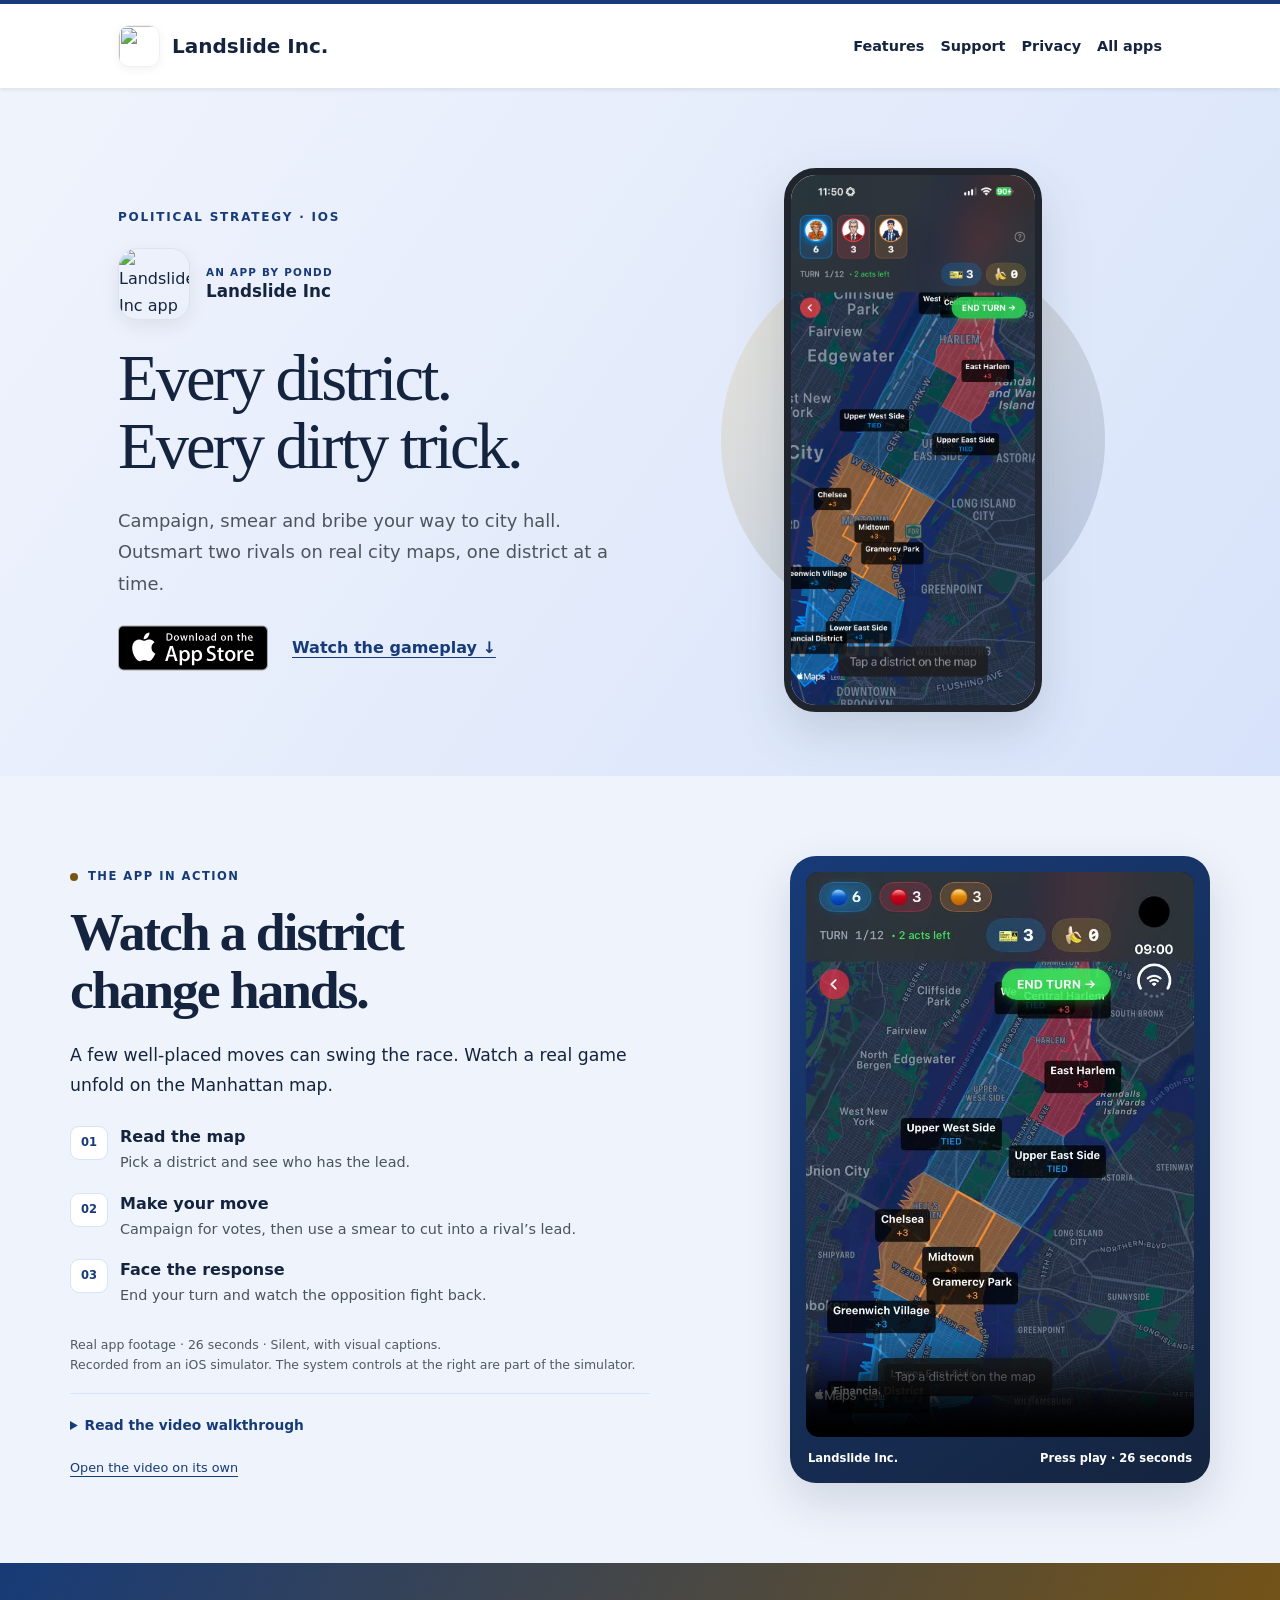
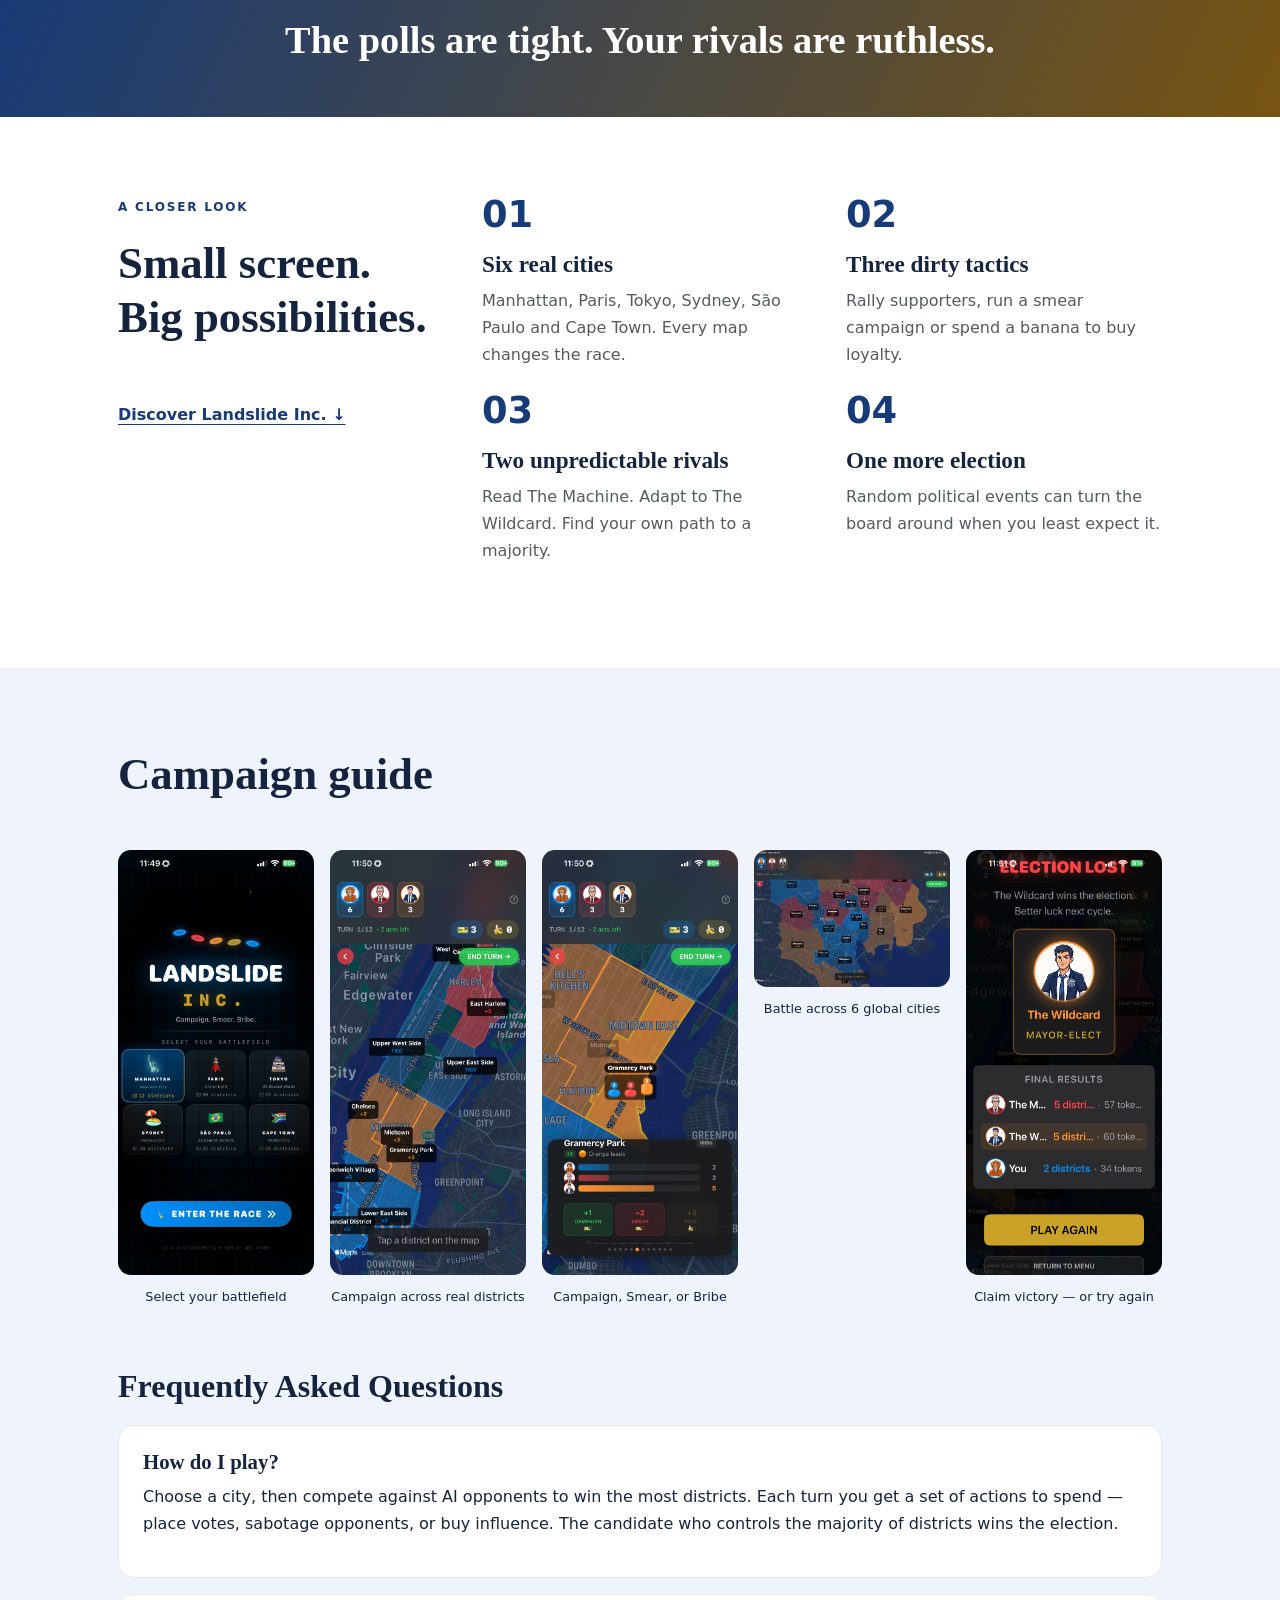
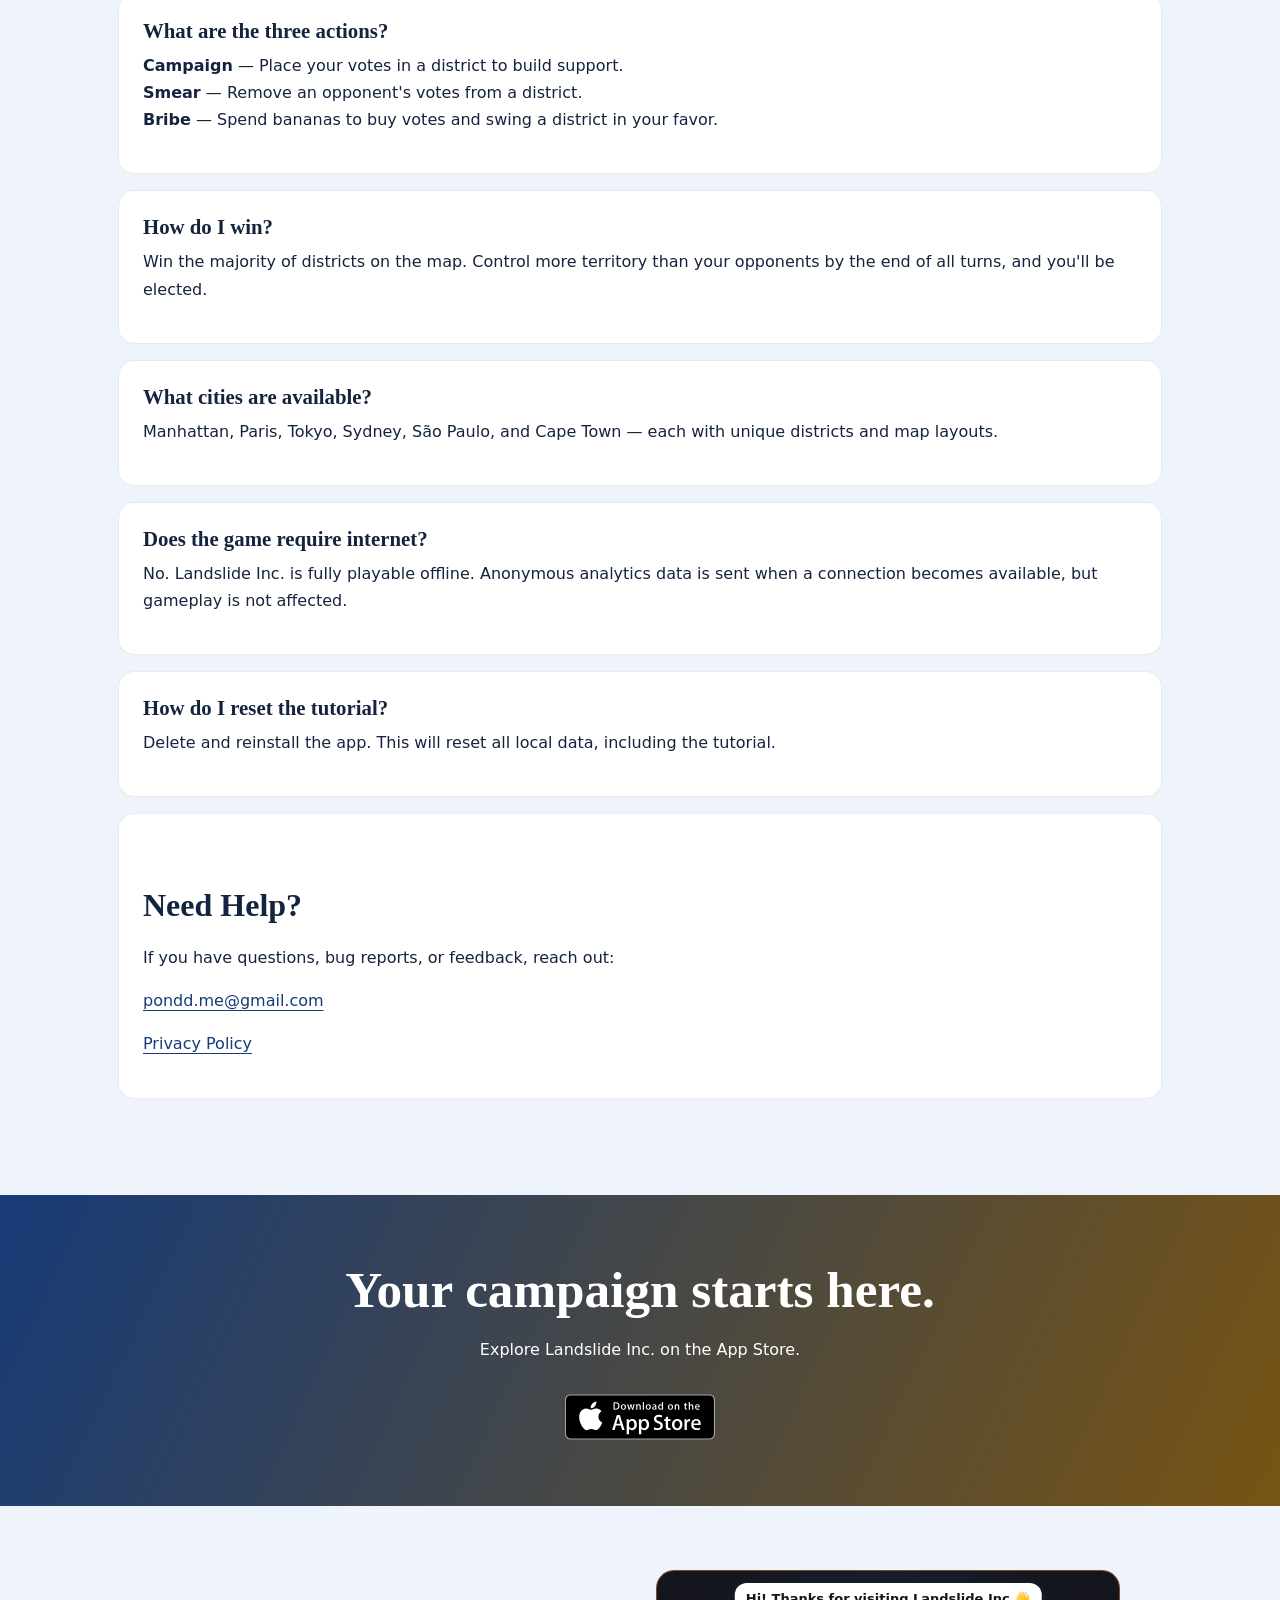
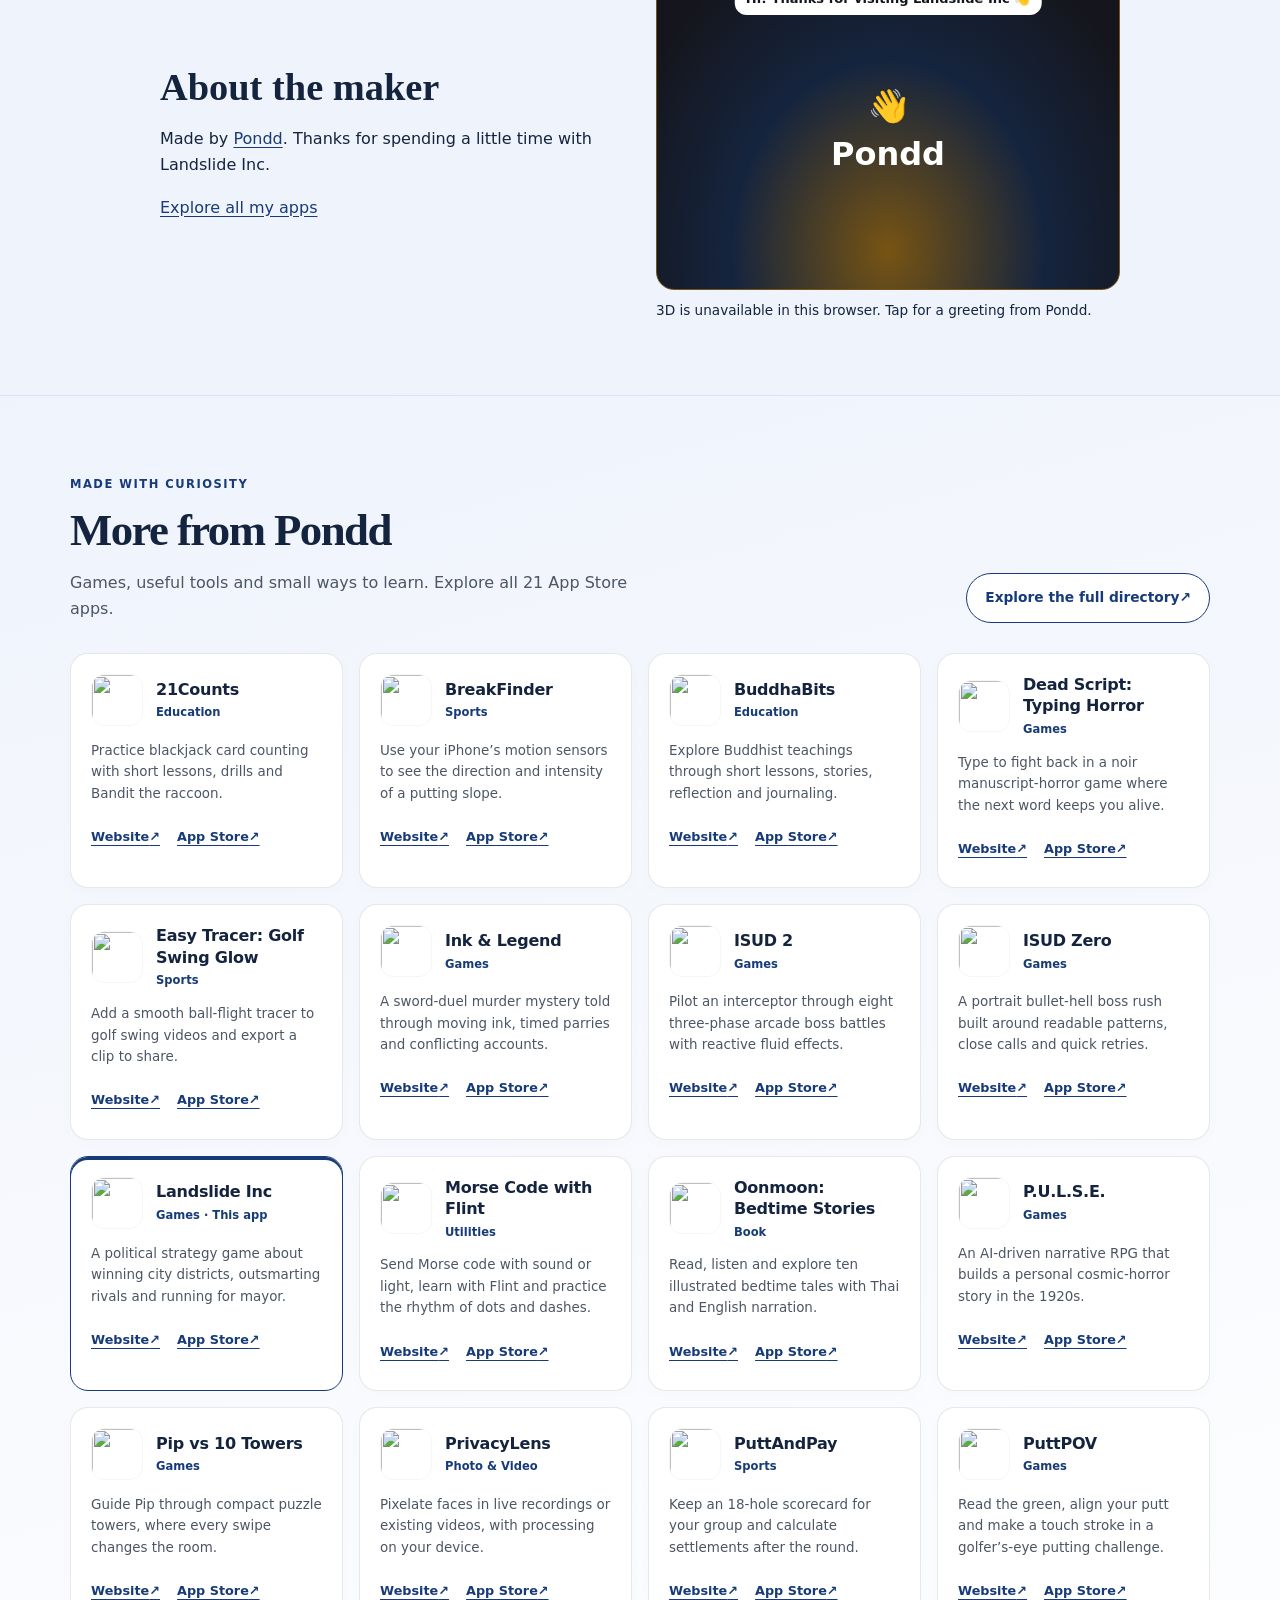
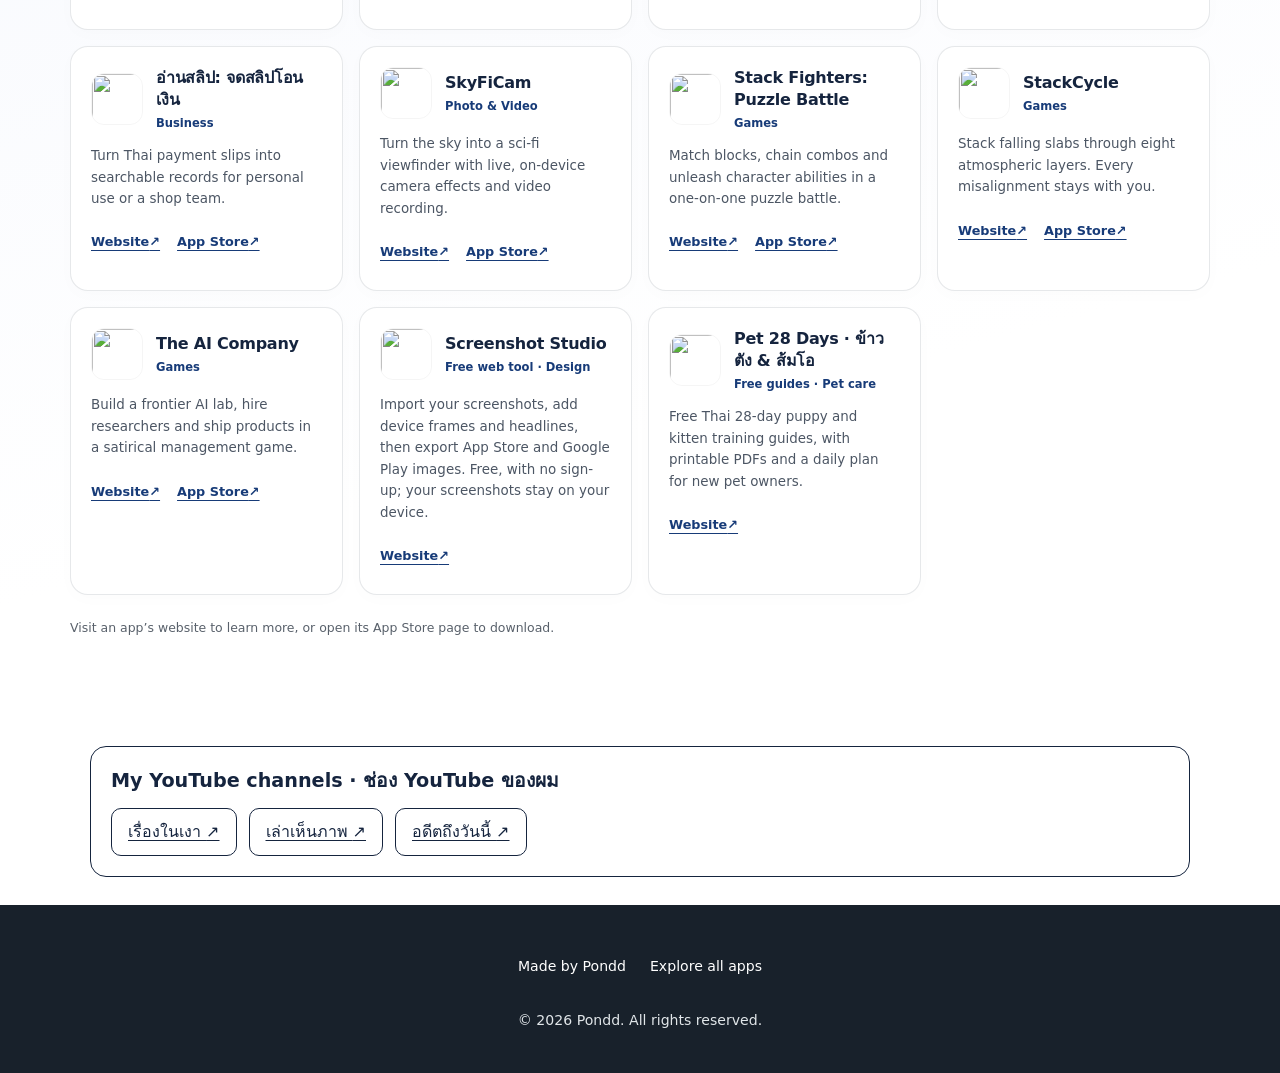
==== commit e3f0e5e0: "Add three YouTube channels to site network" ====
--- a/index.html
+++ b/index.html
@@ -103,6 +103,18 @@
 <!-- APP FAMILY START -->
 <section class="app-family" id="more-apps" aria-labelledby="app-family-title"><div class="app-family-inner"><div class="app-family-heading"><div><p class="app-family-kicker">Made with curiosity</p><h2 id="app-family-title">More from Pondd</h2><p class="app-family-intro">Games, useful tools and small ways to learn. Explore all 21 App Store apps.</p></div><a class="app-family-directory" href="https://pond1982.github.io/Pondd-Page/apps.html">Explore the full directory <span aria-hidden="true">↗</span></a></div><ul class="app-family-list" role="list"><li class="app-family-item" data-app-id="6763789288"><article aria-labelledby="family-6763789288"><div class="app-family-card-top"><img class="app-family-icon" src="https://pond1982.github.io/Pondd-Page/assets/app-icons/6763789288.webp" width="52" height="52" alt="" decoding="async" loading="lazy"><div><h3 id="family-6763789288">21Counts</h3><p class="app-family-meta">Education</p></div></div><p class="app-family-summary" lang="en">Practice blackjack card counting with short lessons, drills and Bandit the raccoon.</p><div class="app-family-links"><a href="https://pond1982.github.io/21Counts-Web/" aria-label="21Counts website">Website <span aria-hidden="true">↗</span></a><a href="https://apps.apple.com/gb/app/21counts/id6763789288" aria-label="21Counts on the App Store">App Store <span aria-hidden="true">↗</span></a></div></article></li><li class="app-family-item" data-app-id="6752389773"><article aria-labelledby="family-6752389773"><div class="app-family-card-top"><img class="app-family-icon" src="https://pond1982.github.io/Pondd-Page/assets/app-icons/6752389773.webp" width="52" height="52" alt="" decoding="async" loading="lazy"><div><h3 id="family-6752389773">BreakFinder</h3><p class="app-family-meta">Sports</p></div></div><p class="app-family-summary" lang="en">Use your iPhone’s motion sensors to see the direction and intensity of a putting slope.</p><div class="app-family-links"><a href="https://breakfinderweb.pages.dev/" aria-label="BreakFinder website">Website <span aria-hidden="true">↗</span></a><a href="https://apps.apple.com/gb/app/breakfinder/id6752389773" aria-label="BreakFinder on the App Store">App Store <span aria-hidden="true">↗</span></a></div></article></li><li class="app-family-item" data-app-id="6764710521"><article aria-labelledby="family-6764710521"><div class="app-family-card-top"><img class="app-family-icon" src="https://pond1982.github.io/Pondd-Page/assets/app-icons/6764710521.webp" width="52" height="52" alt="" decoding="async" loading="lazy"><div><h3 id="family-6764710521">BuddhaBits</h3><p class="app-family-meta">Education</p></div></div><p class="app-family-summary" lang="en">Explore Buddhist teachings through short lessons, stories, reflection and journaling.</p><div class="app-family-links"><a href="https://pond1982.github.io/BuddhaBits-web/index.html" aria-label="BuddhaBits website">Website <span aria-hidden="true">↗</span></a><a href="https://apps.apple.com/gb/app/buddhabits/id6764710521" aria-label="BuddhaBits on the App Store">App Store <span aria-hidden="true">↗</span></a></div></article></li><li class="app-family-item" data-app-id="6775353218"><article aria-labelledby="family-6775353218"><div class="app-family-card-top"><img class="app-family-icon" src="https://pond1982.github.io/Pondd-Page/assets/app-icons/6775353218.webp" width="52" height="52" alt="" decoding="async" loading="lazy"><div><h3 id="family-6775353218">Dead Script: Typing Horror</h3><p class="app-family-meta">Games</p></div></div><p class="app-family-summary" lang="en">Type to fight back in a noir manuscript-horror game where the next word keeps you alive.</p><div class="app-family-links"><a href="https://pond1982.github.io/iosdeadscriptweb/index.html" aria-label="Dead Script: Typing Horror website">Website <span aria-hidden="true">↗</span></a><a href="https://apps.apple.com/gb/app/dead-script-typing-horror/id6775353218" aria-label="Dead Script: Typing Horror on the App Store">App Store <span aria-hidden="true">↗</span></a></div></article></li><li class="app-family-item" data-app-id="6753145486"><article aria-labelledby="family-6753145486"><div class="app-family-card-top"><img class="app-family-icon" src="https://pond1982.github.io/Pondd-Page/assets/app-icons/6753145486.webp" width="52" height="52" alt="" decoding="async" loading="lazy"><div><h3 id="family-6753145486">Easy Tracer: Golf Swing Glow</h3><p class="app-family-meta">Sports</p></div></div><p class="app-family-summary" lang="en">Add a smooth ball-flight tracer to golf swing videos and export a clip to share.</p><div class="app-family-links"><a href="https://easy-tracer-web.pages.dev/" aria-label="Easy Tracer: Golf Swing Glow website">Website <span aria-hidden="true">↗</span></a><a href="https://apps.apple.com/gb/app/easy-tracer-golf-swing-glow/id6753145486" aria-label="Easy Tracer: Golf Swing Glow on the App Store">App Store <span aria-hidden="true">↗</span></a></div></article></li><li class="app-family-item" data-app-id="6830747339"><article aria-labelledby="family-6830747339"><div class="app-family-card-top"><img class="app-family-icon" src="https://pond1982.github.io/Pondd-Page/assets/app-icons/6830747339.webp" width="52" height="52" alt="" decoding="async" loading="lazy"><div><h3 id="family-6830747339">Ink &amp; Legend</h3><p class="app-family-meta">Games</p></div></div><p class="app-family-summary" lang="en">A sword-duel murder mystery told through moving ink, timed parries and conflicting accounts.</p><div class="app-family-links"><a href="https://pond1982.github.io/ink-and-legend-site/" aria-label="Ink &amp; Legend website">Website <span aria-hidden="true">↗</span></a><a href="https://apps.apple.com/gb/app/ink-legend/id6830747339" aria-label="Ink &amp; Legend on the App Store">App Store <span aria-hidden="true">↗</span></a></div></article></li><li class="app-family-item" data-app-id="6824559010"><article aria-labelledby="family-6824559010"><div class="app-family-card-top"><img class="app-family-icon" src="https://pond1982.github.io/Pondd-Page/assets/app-icons/6824559010.webp" width="52" height="52" alt="" decoding="async" loading="lazy"><div><h3 id="family-6824559010">ISUD 2</h3><p class="app-family-meta">Games</p></div></div><p class="app-family-summary" lang="en">Pilot an interceptor through eight three-phase arcade boss battles with reactive fluid effects.</p><div class="app-family-links"><a href="https://pond1982.github.io/ISUD-Website/isud2-support.html" aria-label="ISUD 2 website">Website <span aria-hidden="true">↗</span></a><a href="https://apps.apple.com/gb/app/isud-2/id6824559010" aria-label="ISUD 2 on the App Store">App Store <span aria-hidden="true">↗</span></a></div></article></li><li class="app-family-item" data-app-id="6765926399"><article aria-labelledby="family-6765926399"><div class="app-family-card-top"><img class="app-family-icon" src="https://pond1982.github.io/Pondd-Page/assets/app-icons/6765926399.webp" width="52" height="52" alt="" decoding="async" loading="lazy"><div><h3 id="family-6765926399">ISUD Zero</h3><p class="app-family-meta">Games</p></div></div><p class="app-family-summary" lang="en">A portrait bullet-hell boss rush built around readable patterns, close calls and quick retries.</p><div class="app-family-links"><a href="https://pond1982.github.io/ISUD-Website/" aria-label="ISUD Zero website">Website <span aria-hidden="true">↗</span></a><a href="https://apps.apple.com/gb/app/isud-zero/id6765926399" aria-label="ISUD Zero on the App Store">App Store <span aria-hidden="true">↗</span></a></div></article></li><li class="app-family-item is-current" data-app-id="6761601860"><article aria-labelledby="family-6761601860"><div class="app-family-card-top"><img class="app-family-icon" src="https://pond1982.github.io/Pondd-Page/assets/app-icons/6761601860.webp" width="52" height="52" alt="" decoding="async" loading="lazy"><div><h3 id="family-6761601860">Landslide Inc</h3><p class="app-family-meta">Games · This app</p></div></div><p class="app-family-summary" lang="en">A political strategy game about winning city districts, outsmarting rivals and running for mayor.</p><div class="app-family-links"><a href="https://pond1982.github.io/Landslide-Web/index.html" aria-label="Landslide Inc website">Website <span aria-hidden="true">↗</span></a><a href="https://apps.apple.com/gb/app/landslide-inc/id6761601860" aria-label="Landslide Inc on the App Store">App Store <span aria-hidden="true">↗</span></a></div></article></li><li class="app-family-item" data-app-id="6818069855"><article aria-labelledby="family-6818069855"><div class="app-family-card-top"><img class="app-family-icon" src="https://pond1982.github.io/Pondd-Page/assets/app-icons/6818069855.webp" width="52" height="52" alt="" decoding="async" loading="lazy"><div><h3 id="family-6818069855">Morse Code with Flint</h3><p class="app-family-meta">Utilities</p></div></div><p class="app-family-summary" lang="en">Send Morse code with sound or light, learn with Flint and practice the rhythm of dots and dashes.</p><div class="app-family-links"><a href="https://pond1982.github.io/Morse-Support-Site/" aria-label="Morse Code with Flint website">Website <span aria-hidden="true">↗</span></a><a href="https://apps.apple.com/gb/app/morse-code-with-flint/id6818069855" aria-label="Morse Code with Flint on the App Store">App Store <span aria-hidden="true">↗</span></a></div></article></li><li class="app-family-item" data-app-id="6821338637"><article aria-labelledby="family-6821338637"><div class="app-family-card-top"><img class="app-family-icon" src="https://pond1982.github.io/Pondd-Page/assets/app-icons/6821338637.webp" width="52" height="52" alt="" decoding="async" loading="lazy"><div><h3 id="family-6821338637">Oonmoon: Bedtime Stories</h3><p class="app-family-meta">Book</p></div></div><p class="app-family-summary" lang="en">Read, listen and explore ten illustrated bedtime tales with Thai and English narration.</p><div class="app-family-links"><a href="https://pond1982.github.io/Oonmoon-Website/en/" aria-label="Oonmoon: Bedtime Stories website">Website <span aria-hidden="true">↗</span></a><a href="https://apps.apple.com/gb/app/oonmoon-bedtime-stories/id6821338637" aria-label="Oonmoon: Bedtime Stories on the App Store">App Store <span aria-hidden="true">↗</span></a></div></article></li><li class="app-family-item" data-app-id="6762054116"><article aria-labelledby="family-6762054116"><div class="app-family-card-top"><img class="app-family-icon" src="https://pond1982.github.io/Pondd-Page/assets/app-icons/6762054116.webp" width="52" height="52" alt="" decoding="async" loading="lazy"><div><h3 id="family-6762054116">P.U.L.S.E.</h3><p class="app-family-meta">Games</p></div></div><p class="app-family-summary" lang="en">An AI-driven narrative RPG that builds a personal cosmic-horror story in the 1920s.</p><div class="app-family-links"><a href="https://pulse-web-5vx.pages.dev/" aria-label="P.U.L.S.E. website">Website <span aria-hidden="true">↗</span></a><a href="https://apps.apple.com/gb/app/p-u-l-s-e/id6762054116" aria-label="P.U.L.S.E. on the App Store">App Store <span aria-hidden="true">↗</span></a></div></article></li><li class="app-family-item" data-app-id="6766553847"><article aria-labelledby="family-6766553847"><div class="app-family-card-top"><img class="app-family-icon" src="https://pond1982.github.io/Pondd-Page/assets/app-icons/6766553847.webp" width="52" height="52" alt="" decoding="async" loading="lazy"><div><h3 id="family-6766553847">Pip vs 10 Towers</h3><p class="app-family-meta">Games</p></div></div><p class="app-family-summary" lang="en">Guide Pip through compact puzzle towers, where every swipe changes the room.</p><div class="app-family-links"><a href="https://pond1982.github.io/StepBlade-Website/index.html" aria-label="Pip vs 10 Towers website">Website <span aria-hidden="true">↗</span></a><a href="https://apps.apple.com/gb/app/pip-vs-10-towers/id6766553847" aria-label="Pip vs 10 Towers on the App Store">App Store <span aria-hidden="true">↗</span></a></div></article></li><li class="app-family-item" data-app-id="6752596764"><article aria-labelledby="family-6752596764"><div class="app-family-card-top"><img class="app-family-icon" src="https://pond1982.github.io/Pondd-Page/assets/app-icons/6752596764.webp" width="52" height="52" alt="" decoding="async" loading="lazy"><div><h3 id="family-6752596764">PrivacyLens</h3><p class="app-family-meta">Photo &amp; Video</p></div></div><p class="app-family-summary" lang="en">Pixelate faces in live recordings or existing videos, with processing on your device.</p><div class="app-family-links"><a href="https://privacylensweb.pages.dev/" aria-label="PrivacyLens website">Website <span aria-hidden="true">↗</span></a><a href="https://apps.apple.com/gb/app/privacylens/id6752596764" aria-label="PrivacyLens on the App Store">App Store <span aria-hidden="true">↗</span></a></div></article></li><li class="app-family-item" data-app-id="6752640120"><article aria-labelledby="family-6752640120"><div class="app-family-card-top"><img class="app-family-icon" src="https://pond1982.github.io/Pondd-Page/assets/app-icons/6752640120.webp" width="52" height="52" alt="" decoding="async" loading="lazy"><div><h3 id="family-6752640120">PuttAndPay</h3><p class="app-family-meta">Sports</p></div></div><p class="app-family-summary" lang="en">Keep an 18-hole scorecard for your group and calculate settlements after the round.</p><div class="app-family-links"><a href="https://puttandpayweb.pages.dev/" aria-label="PuttAndPay website">Website <span aria-hidden="true">↗</span></a><a href="https://apps.apple.com/gb/app/puttandpay/id6752640120" aria-label="PuttAndPay on the App Store">App Store <span aria-hidden="true">↗</span></a></div></article></li><li class="app-family-item" data-app-id="6771718899"><article aria-labelledby="family-6771718899"><div class="app-family-card-top"><img class="app-family-icon" src="https://pond1982.github.io/Pondd-Page/assets/app-icons/6771718899.webp" width="52" height="52" alt="" decoding="async" loading="lazy"><div><h3 id="family-6771718899">PuttPOV</h3><p class="app-family-meta">Games</p></div></div><p class="app-family-summary" lang="en">Read the green, align your putt and make a touch stroke in a golfer’s-eye putting challenge.</p><div class="app-family-links"><a href="https://pond1982.github.io/PuttPOV-Website/" aria-label="PuttPOV website">Website <span aria-hidden="true">↗</span></a><a href="https://apps.apple.com/gb/app/puttpov/id6771718899" aria-label="PuttPOV on the App Store">App Store <span aria-hidden="true">↗</span></a></div></article></li><li class="app-family-item" data-app-id="6765605900"><article aria-labelledby="family-6765605900"><div class="app-family-card-top"><img class="app-family-icon" src="https://pond1982.github.io/Pondd-Page/assets/app-icons/6765605900.webp" width="52" height="52" alt="" decoding="async" loading="lazy"><div><h3 id="family-6765605900">อ่านสลิป: จดสลิปโอนเงิน</h3><p class="app-family-meta">Business</p></div></div><p class="app-family-summary" lang="en">Turn Thai payment slips into searchable records for personal use or a shop team.</p><div class="app-family-links"><a href="https://pond1982.github.io/ReadSlipWebsite/index.html" aria-label="อ่านสลิป: จดสลิปโอนเงิน website">Website <span aria-hidden="true">↗</span></a><a href="https://apps.apple.com/gb/app/%E0%B8%AD-%E0%B8%B2%E0%B8%99%E0%B8%AA%E0%B8%A5-%E0%B8%9B-%E0%B8%88%E0%B8%94%E0%B8%AA%E0%B8%A5-%E0%B8%9B%E0%B9%82%E0%B8%AD%E0%B8%99%E0%B9%80%E0%B8%87-%E0%B8%99/id6765605900" aria-label="อ่านสลิป: จดสลิปโอนเงิน on the App Store">App Store <span aria-hidden="true">↗</span></a></div></article></li><li class="app-family-item" data-app-id="6773614646"><article aria-labelledby="family-6773614646"><div class="app-family-card-top"><img class="app-family-icon" src="https://pond1982.github.io/Pondd-Page/assets/app-icons/6773614646.webp" width="52" height="52" alt="" decoding="async" loading="lazy"><div><h3 id="family-6773614646">SkyFiCam</h3><p class="app-family-meta">Photo &amp; Video</p></div></div><p class="app-family-summary" lang="en">Turn the sky into a sci-fi viewfinder with live, on-device camera effects and video recording.</p><div class="app-family-links"><a href="https://pond1982.github.io/SkyFiWeb/" aria-label="SkyFiCam website">Website <span aria-hidden="true">↗</span></a><a href="https://apps.apple.com/gb/app/skyficam/id6773614646" aria-label="SkyFiCam on the App Store">App Store <span aria-hidden="true">↗</span></a></div></article></li><li class="app-family-item" data-app-id="6762288266"><article aria-labelledby="family-6762288266"><div class="app-family-card-top"><img class="app-family-icon" src="https://pond1982.github.io/Pondd-Page/assets/app-icons/6762288266.webp" width="52" height="52" alt="" decoding="async" loading="lazy"><div><h3 id="family-6762288266">Stack Fighters: Puzzle Battle</h3><p class="app-family-meta">Games</p></div></div><p class="app-family-summary" lang="en">Match blocks, chain combos and unleash character abilities in a one-on-one puzzle battle.</p><div class="app-family-links"><a href="https://pond1982.github.io/stackfighters-site/index.html" aria-label="Stack Fighters: Puzzle Battle website">Website <span aria-hidden="true">↗</span></a><a href="https://apps.apple.com/gb/app/stack-fighters-puzzle-battle/id6762288266" aria-label="Stack Fighters: Puzzle Battle on the App Store">App Store <span aria-hidden="true">↗</span></a></div></article></li><li class="app-family-item" data-app-id="6764340971"><article aria-labelledby="family-6764340971"><div class="app-family-card-top"><img class="app-family-icon" src="https://pond1982.github.io/Pondd-Page/assets/app-icons/6764340971.webp" width="52" height="52" alt="" decoding="async" loading="lazy"><div><h3 id="family-6764340971">StackCycle</h3><p class="app-family-meta">Games</p></div></div><p class="app-family-summary" lang="en">Stack falling slabs through eight atmospheric layers. Every misalignment stays with you.</p><div class="app-family-links"><a href="https://pond1982.github.io/stackcycle---web/" aria-label="StackCycle website">Website <span aria-hidden="true">↗</span></a><a href="https://apps.apple.com/gb/app/stackcycle/id6764340971" aria-label="StackCycle on the App Store">App Store <span aria-hidden="true">↗</span></a></div></article></li><li class="app-family-item" data-app-id="6777710816"><article aria-labelledby="family-6777710816"><div class="app-family-card-top"><img class="app-family-icon" src="https://pond1982.github.io/Pondd-Page/assets/app-icons/6777710816.webp" width="52" height="52" alt="" decoding="async" loading="lazy"><div><h3 id="family-6777710816">The AI Company</h3><p class="app-family-meta">Games</p></div></div><p class="app-family-summary" lang="en">Build a frontier AI lab, hire researchers and ship products in a satirical management game.</p><div class="app-family-links"><a href="https://pond1982.github.io/TheAiCompanyWeb/" aria-label="The AI Company website">Website <span aria-hidden="true">↗</span></a><a href="https://apps.apple.com/gb/app/the-ai-company/id6777710816" aria-label="The AI Company on the App Store">App Store <span aria-hidden="true">↗</span></a></div></article></li><li class="app-family-item" data-app-id="screenshot-studio"><article aria-labelledby="family-screenshot-studio"><div class="app-family-card-top"><img class="app-family-icon" src="https://pond1982.github.io/Pondd-Page/assets/app-icons/screenshot-studio.svg" width="52" height="52" alt="" decoding="async" loading="lazy"><div><h3 id="family-screenshot-studio">Screenshot Studio</h3><p class="app-family-meta">Free web tool · Design</p></div></div><p class="app-family-summary" lang="en">Import your screenshots, add device frames and headlines, then export App Store and Google Play images. Free, with no sign-up; your screenshots stay on your device.</p><div class="app-family-links"><a href="https://pond1982.github.io/screenshot-studio/">Website <span aria-hidden="true">↗</span></a></div></article></li><li class="app-family-item" data-app-id="pet-28-days"><article aria-labelledby="family-pet-28-days"><div class="app-family-card-top"><img class="app-family-icon" src="https://pond1982.github.io/Pondd-Page/assets/app-icons/pet-28-days.png" width="52" height="52" alt="" decoding="async" loading="lazy"><div><h3 id="family-pet-28-days">Pet 28 Days · ข้าวตัง &amp; ส้มโอ</h3><p class="app-family-meta">Free guides · Pet care</p></div></div><p class="app-family-summary" lang="en">Free Thai 28-day puppy and kitten training guides, with printable PDFs and a daily plan for new pet owners.</p><div class="app-family-links"><a href="https://pond1982.github.io/pet-28-days/">Website <span aria-hidden="true">↗</span></a></div></article></li></ul><p class="app-family-note">Visit an app’s website to learn more, or open its App Store page to download.</p></div></section>
 <!-- APP FAMILY END -->
+<!-- PONDD YOUTUBE CHANNELS START -->
+<style>
+main .pondd-youtube{min-height:0;height:auto;box-sizing:border-box;max-width:1100px;width:calc(100% - 32px);margin:28px auto;padding:20px;border:1px solid currentColor;border-radius:16px;color:inherit;font:16px/1.6 system-ui,sans-serif;text-align:left}
+main .pondd-youtube h2{text-transform:none;letter-spacing:normal;font:600 1.2rem/1.5 system-ui,sans-serif;margin:0 0 12px;color:inherit}
+main .pondd-youtube nav{position:static;height:auto;width:auto;min-height:0;padding:0;margin:0;display:flex;flex-wrap:wrap;gap:12px}
+.pondd-youtube a{display:block;box-sizing:border-box;max-width:100%;padding:10px 16px;border:1px solid currentColor;border-radius:10px;color:inherit;text-decoration:underline;text-underline-offset:3px;overflow-wrap:anywhere}
+.pondd-youtube a:hover{background:rgba(128,128,128,.12)}
+.pondd-youtube a:focus-visible{outline:3px solid currentColor;outline-offset:3px}
+</style>
+<section class="pondd-youtube" aria-label="Pondd YouTube channels"><h2>My YouTube channels · ช่อง YouTube ของผม</h2><nav aria-label="YouTube channels"><a href="https://www.youtube.com/@เรื่องในเงา" target="_blank" rel="noopener noreferrer" lang="th">เรื่องในเงา <span aria-hidden="true">↗</span></a><a href="https://www.youtube.com/@เล่าเห็นภาพ" target="_blank" rel="noopener noreferrer" lang="th">เล่าเห็นภาพ <span aria-hidden="true">↗</span></a><a href="https://www.youtube.com/@อดีตถึงวันนี้" target="_blank" rel="noopener noreferrer" lang="th">อดีตถึงวันนี้ <span aria-hidden="true">↗</span></a></nav></section>
+<!-- PONDD YOUTUBE CHANNELS END -->
+
 
 </main><footer class="site-footer"><div class="container px-5"><div class="footer-links"><a href="https://pond1982.github.io/Pondd-Page/">Made by Pondd</a><a href="https://pond1982.github.io/Pondd-Page/index.html#apps">Explore all apps</a></div><div class="footer-original">
     © 2026 Pondd. All rights reserved.
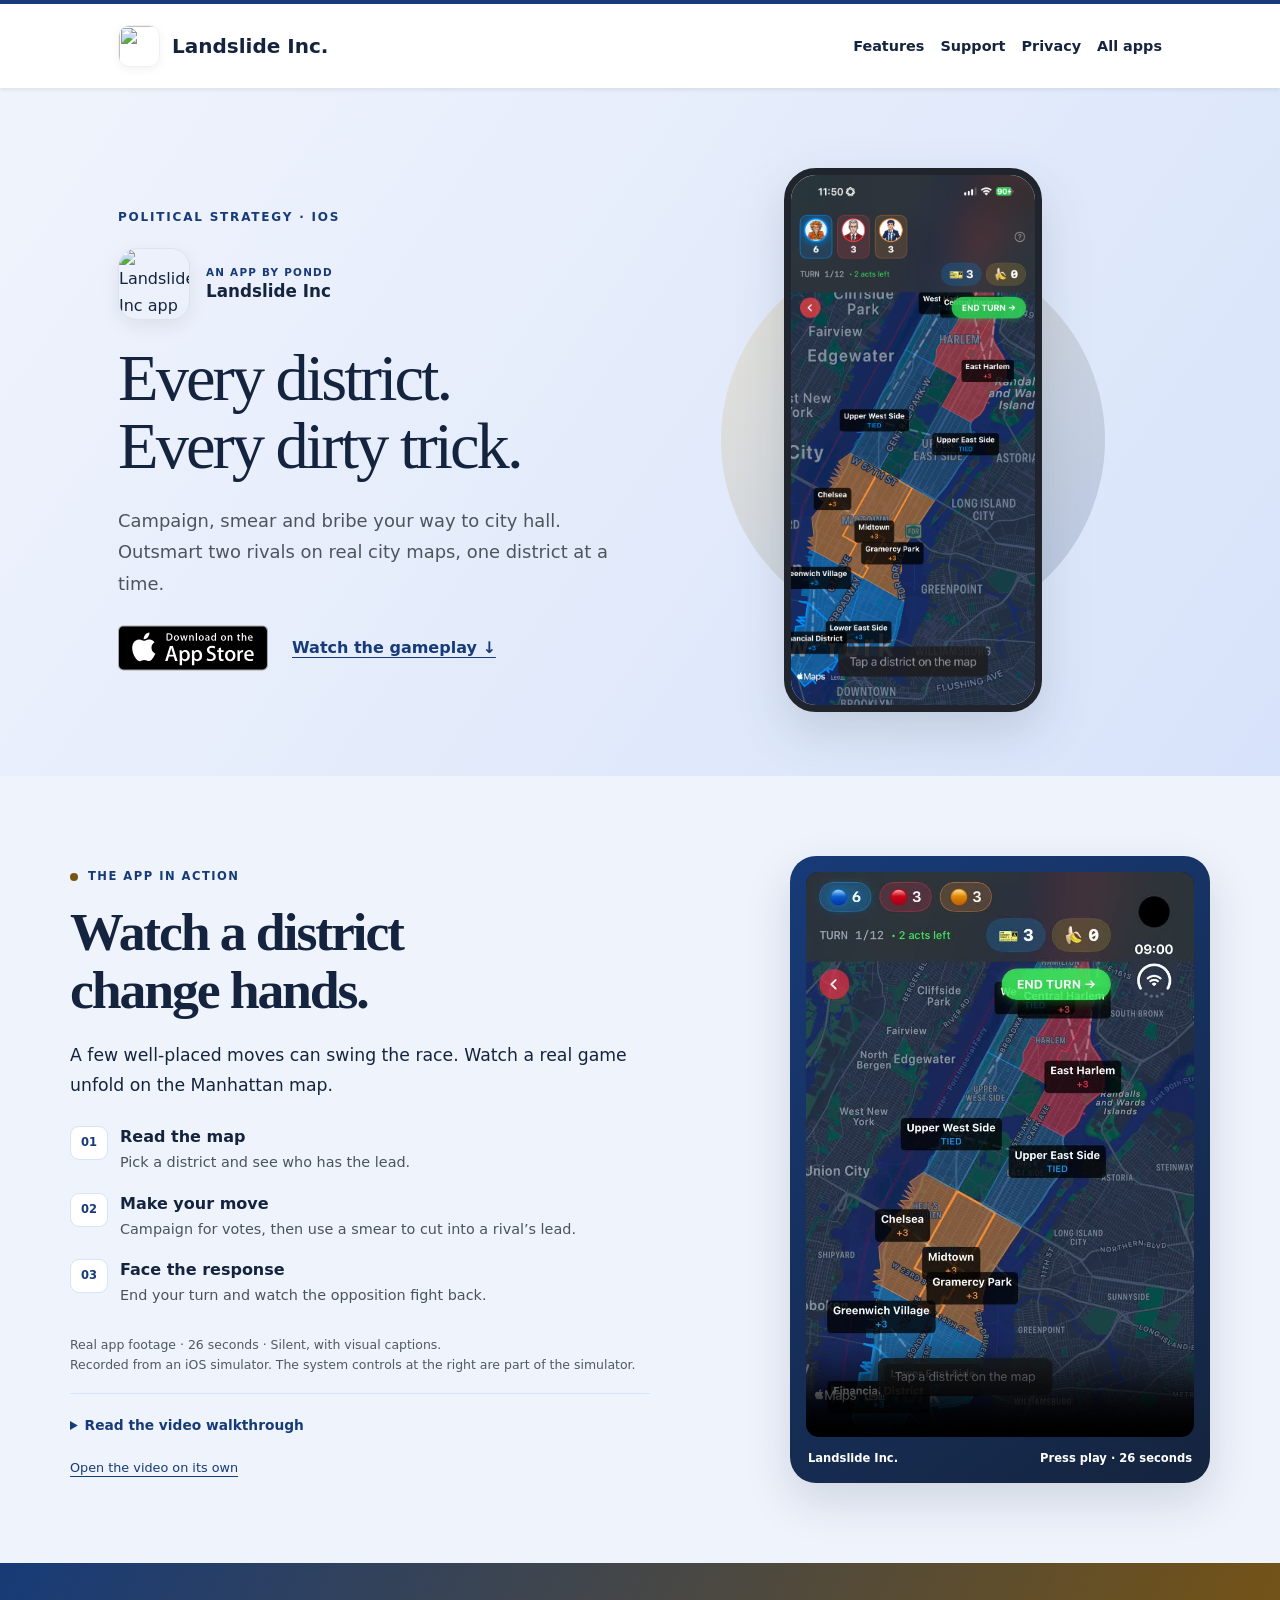
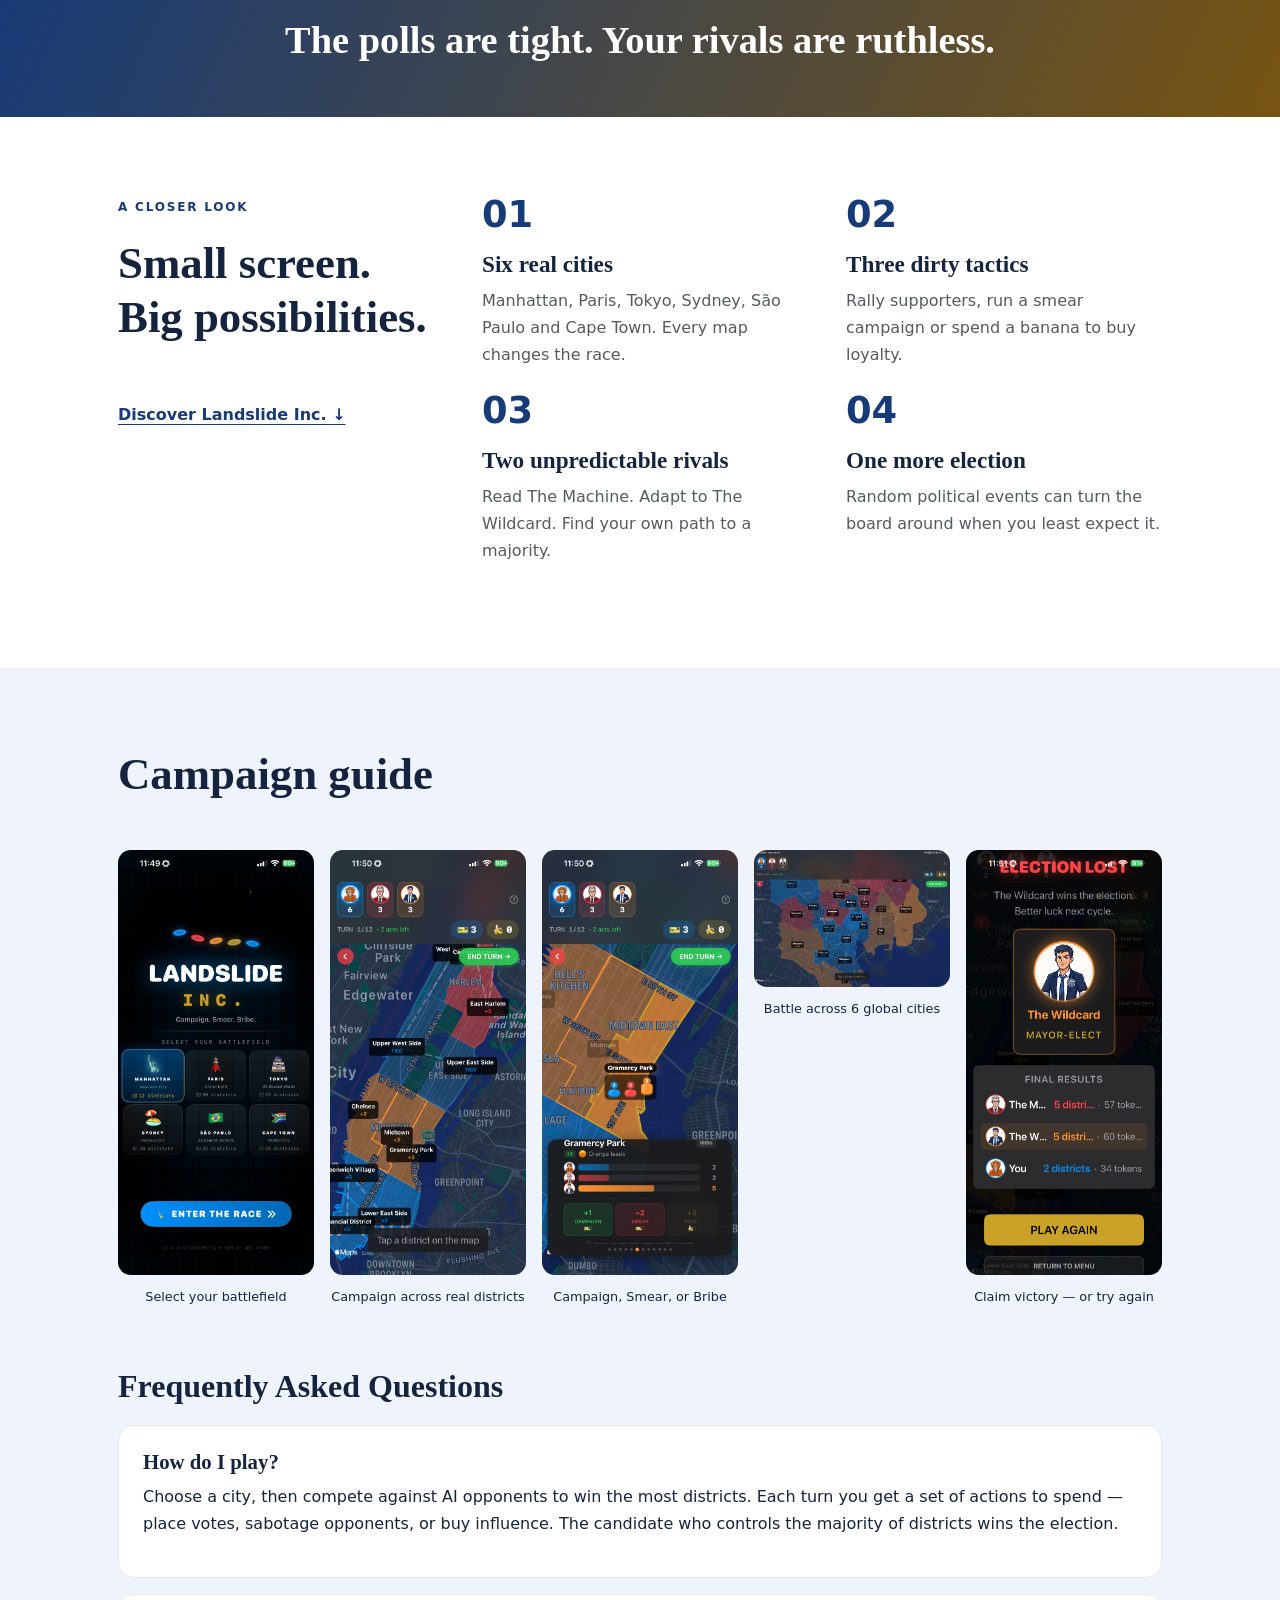
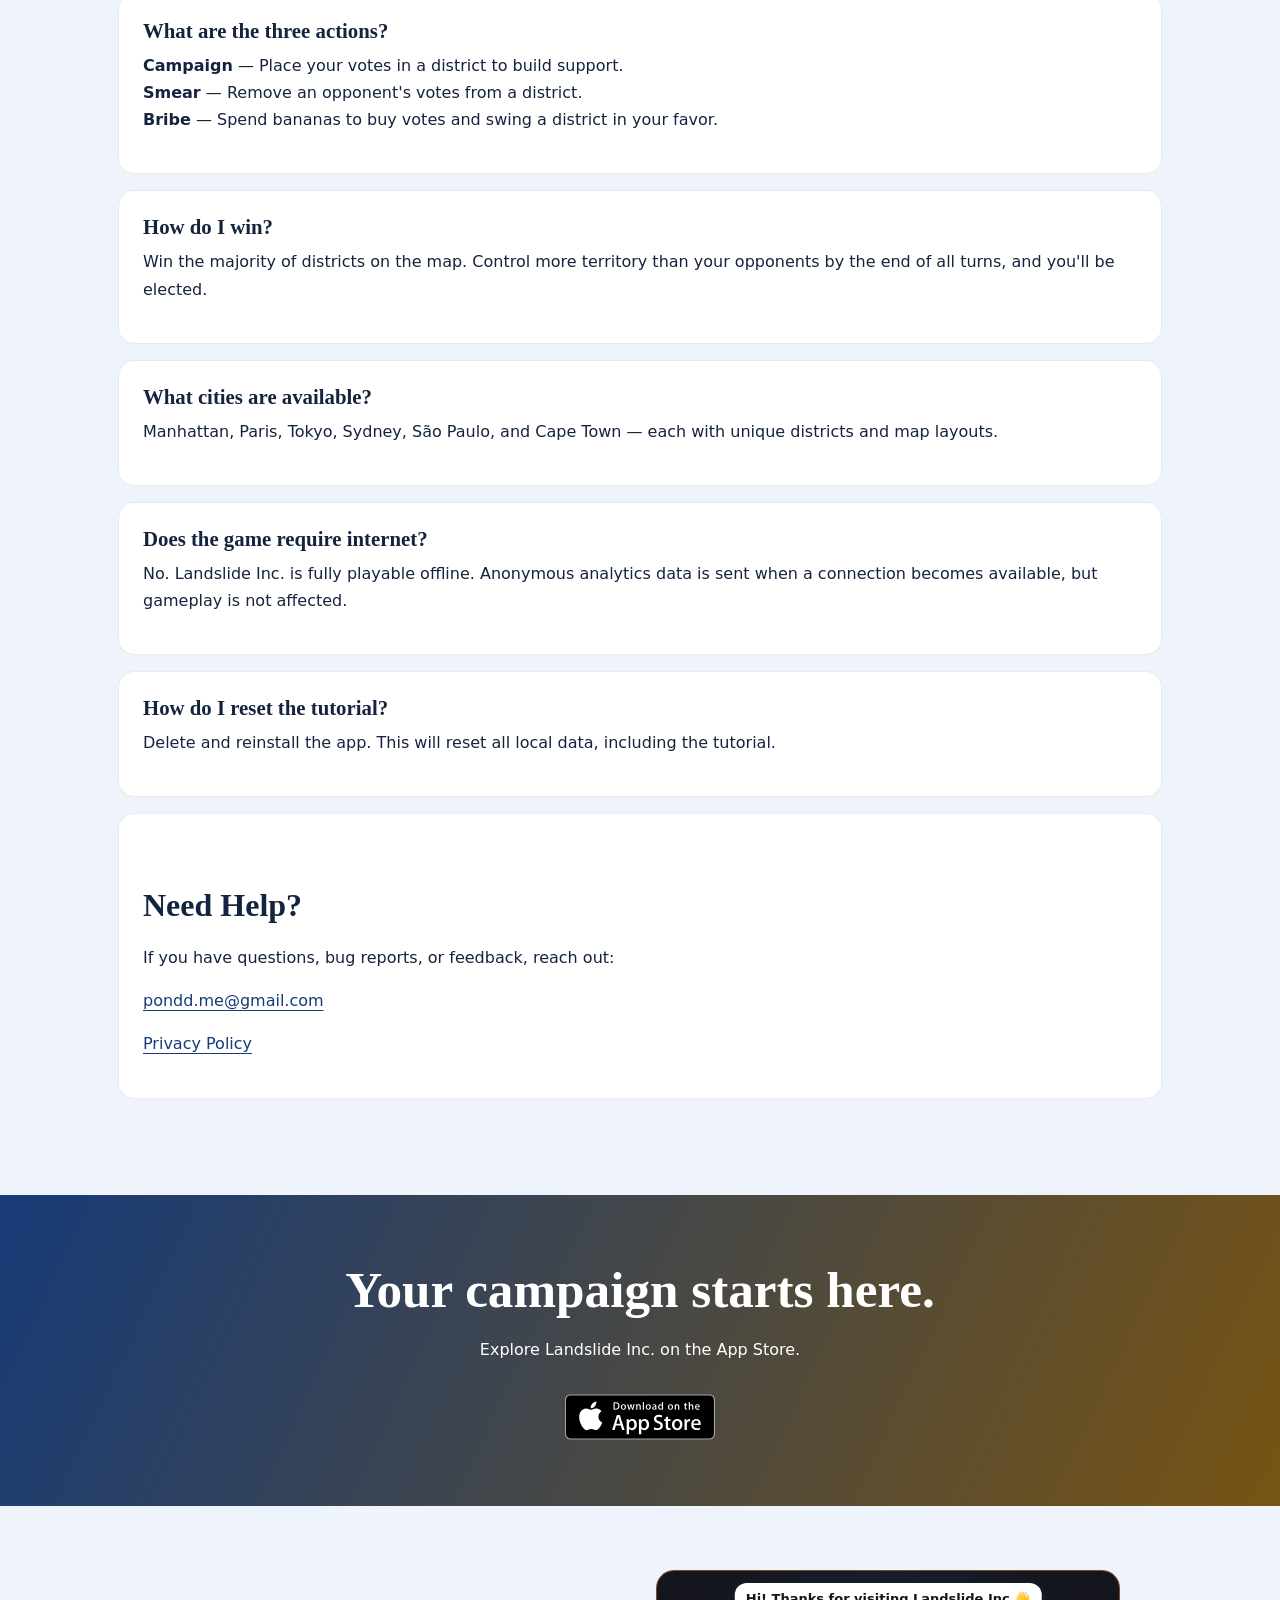
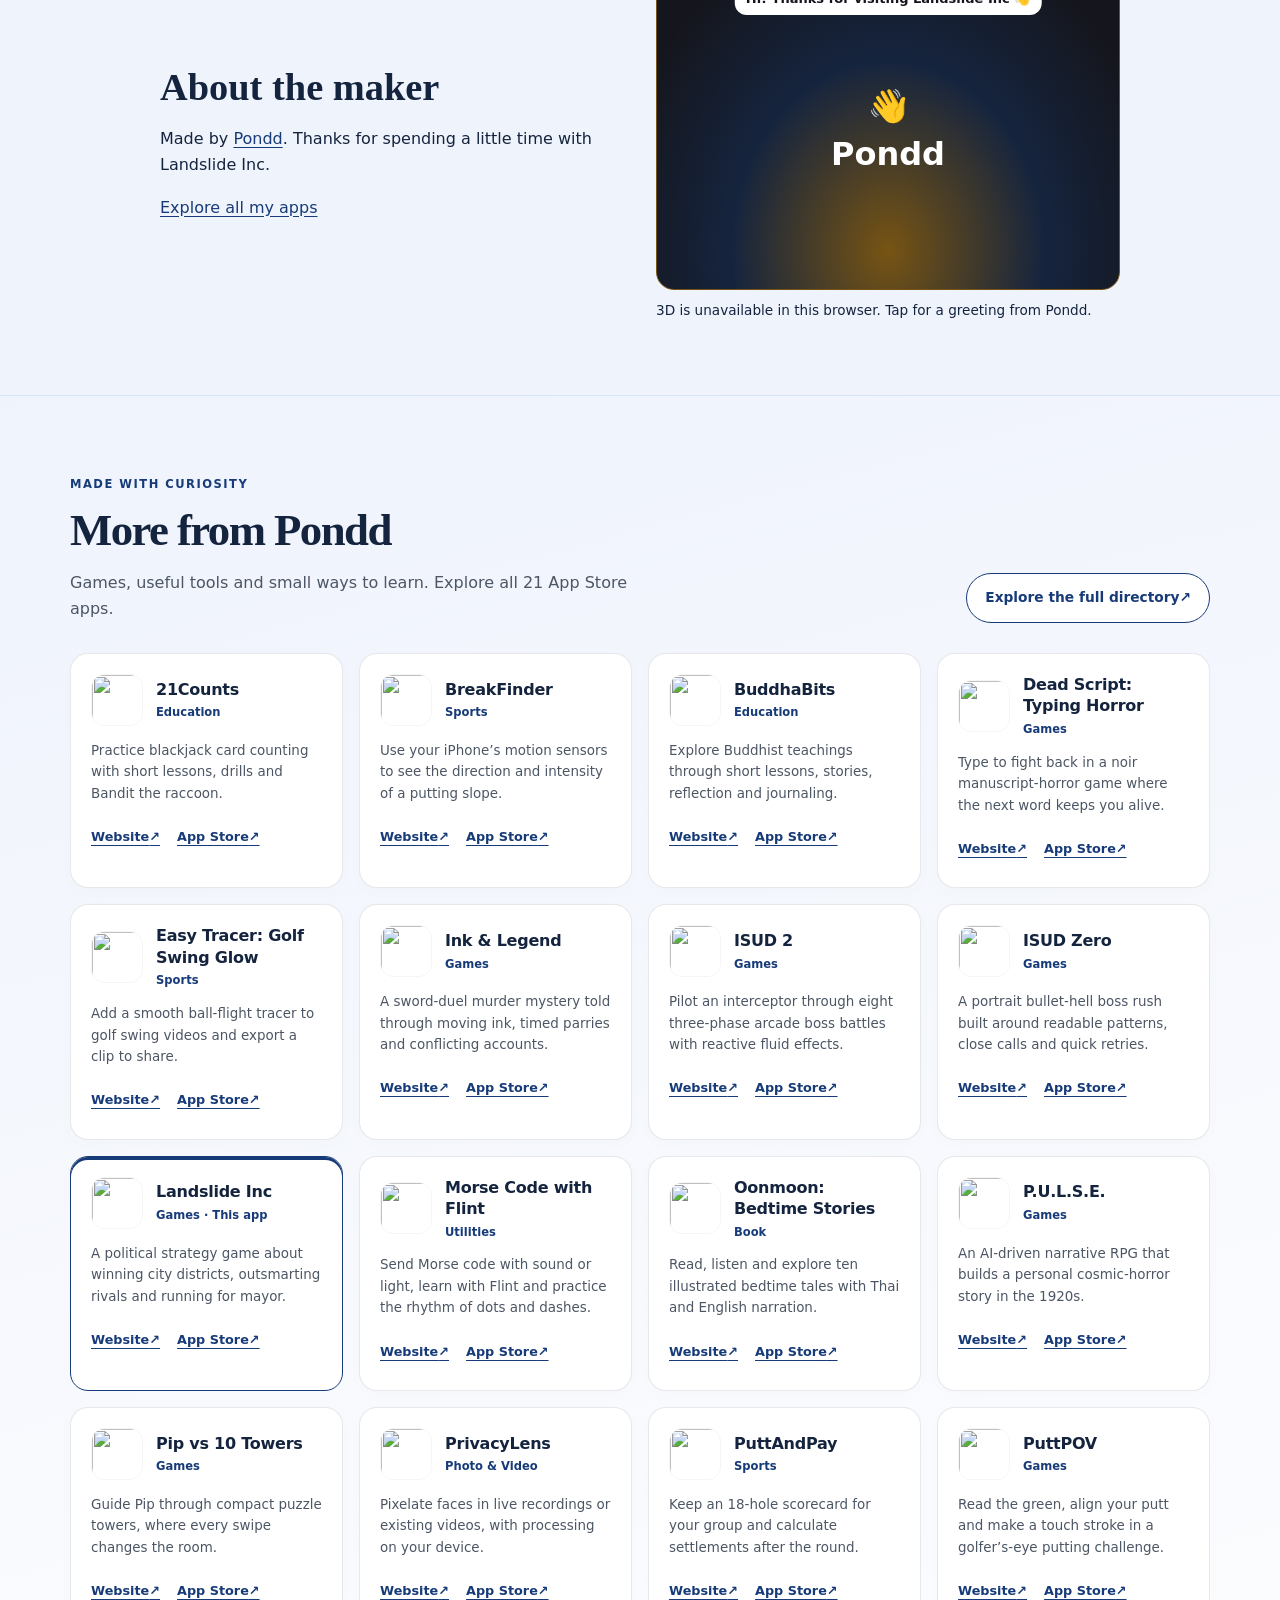
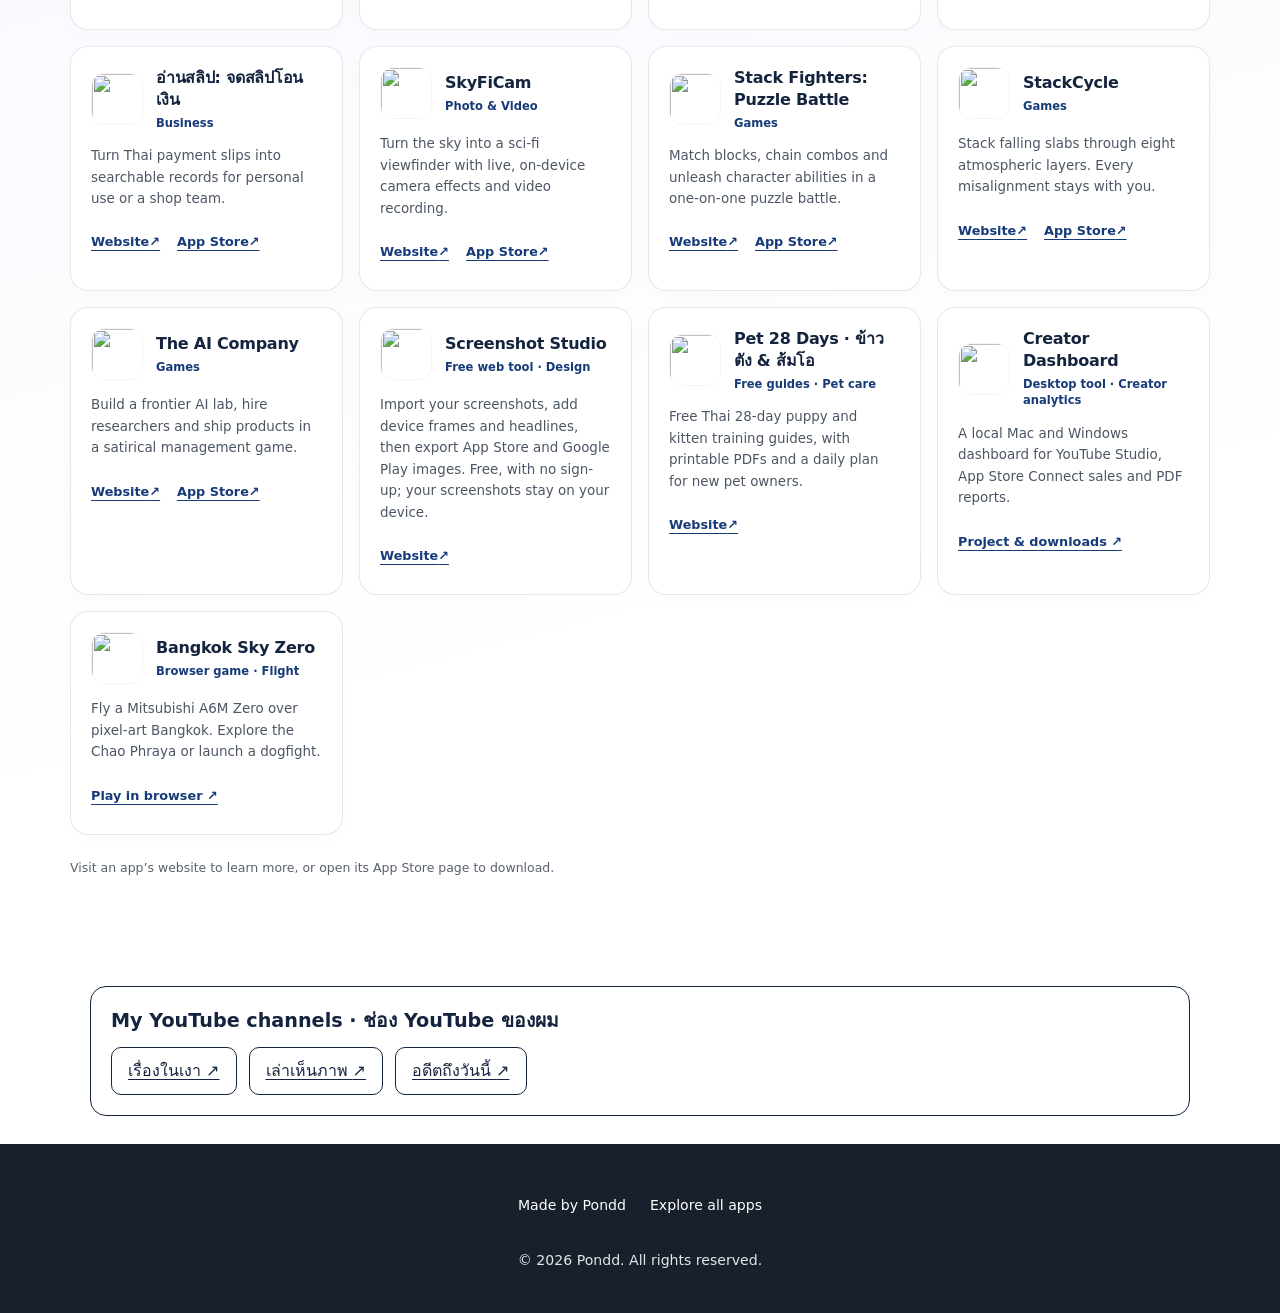
==== commit 32ac4b80: "Add Creator Dashboard and Bangkok Sky Zero to collection" ====
--- a/index.html
+++ b/index.html
@@ -101,7 +101,7 @@
 <section class="pondd-about" id="about" data-pondd-character data-character-locale="en" aria-label="About the maker"><div class="pondd-about-inner"><div><h2>About the maker</h2><p>Made by <a href="https://pond1982.github.io/Pondd-Page/">Pondd</a>. Thanks for spending a little time with Landslide Inc.</p><p><a href="https://pond1982.github.io/Pondd-Page/index.html#apps">Explore all my apps</a></p></div><div><button class="pondd-character-stage" type="button" aria-label="Change Pondd’s dance" aria-describedby="pondd-character-hint"><span class="pondd-character-fallback" aria-hidden="true">👋<br>Pondd</span><span class="bubble" role="status" aria-live="polite">Hi! Thanks for visiting Landslide Inc 👋</span></button><p class="pondd-character-hint" id="pondd-character-hint">Tap the character or press Enter to change the dance.</p><button class="pondd-character-pause" type="button" aria-pressed="false" hidden>Pause dancing</button><noscript><p>The 3D Easter egg needs JavaScript. You can still explore the rest of the site.</p></noscript></div></div><script type="application/json" class="pondd-character-lines">["Hi! Thanks for visiting Landslide Inc 👋", "Tap me to change the dance!", "ขอบคุณที่แวะมาครับ 🙏", "A little dance between big decisions.", "Like it? Explore my other apps ♥", "One more spin!"]</script></section>
 <!-- Pondd character end -->
 <!-- APP FAMILY START -->
-<section class="app-family" id="more-apps" aria-labelledby="app-family-title"><div class="app-family-inner"><div class="app-family-heading"><div><p class="app-family-kicker">Made with curiosity</p><h2 id="app-family-title">More from Pondd</h2><p class="app-family-intro">Games, useful tools and small ways to learn. Explore all 21 App Store apps.</p></div><a class="app-family-directory" href="https://pond1982.github.io/Pondd-Page/apps.html">Explore the full directory <span aria-hidden="true">↗</span></a></div><ul class="app-family-list" role="list"><li class="app-family-item" data-app-id="6763789288"><article aria-labelledby="family-6763789288"><div class="app-family-card-top"><img class="app-family-icon" src="https://pond1982.github.io/Pondd-Page/assets/app-icons/6763789288.webp" width="52" height="52" alt="" decoding="async" loading="lazy"><div><h3 id="family-6763789288">21Counts</h3><p class="app-family-meta">Education</p></div></div><p class="app-family-summary" lang="en">Practice blackjack card counting with short lessons, drills and Bandit the raccoon.</p><div class="app-family-links"><a href="https://pond1982.github.io/21Counts-Web/" aria-label="21Counts website">Website <span aria-hidden="true">↗</span></a><a href="https://apps.apple.com/gb/app/21counts/id6763789288" aria-label="21Counts on the App Store">App Store <span aria-hidden="true">↗</span></a></div></article></li><li class="app-family-item" data-app-id="6752389773"><article aria-labelledby="family-6752389773"><div class="app-family-card-top"><img class="app-family-icon" src="https://pond1982.github.io/Pondd-Page/assets/app-icons/6752389773.webp" width="52" height="52" alt="" decoding="async" loading="lazy"><div><h3 id="family-6752389773">BreakFinder</h3><p class="app-family-meta">Sports</p></div></div><p class="app-family-summary" lang="en">Use your iPhone’s motion sensors to see the direction and intensity of a putting slope.</p><div class="app-family-links"><a href="https://breakfinderweb.pages.dev/" aria-label="BreakFinder website">Website <span aria-hidden="true">↗</span></a><a href="https://apps.apple.com/gb/app/breakfinder/id6752389773" aria-label="BreakFinder on the App Store">App Store <span aria-hidden="true">↗</span></a></div></article></li><li class="app-family-item" data-app-id="6764710521"><article aria-labelledby="family-6764710521"><div class="app-family-card-top"><img class="app-family-icon" src="https://pond1982.github.io/Pondd-Page/assets/app-icons/6764710521.webp" width="52" height="52" alt="" decoding="async" loading="lazy"><div><h3 id="family-6764710521">BuddhaBits</h3><p class="app-family-meta">Education</p></div></div><p class="app-family-summary" lang="en">Explore Buddhist teachings through short lessons, stories, reflection and journaling.</p><div class="app-family-links"><a href="https://pond1982.github.io/BuddhaBits-web/index.html" aria-label="BuddhaBits website">Website <span aria-hidden="true">↗</span></a><a href="https://apps.apple.com/gb/app/buddhabits/id6764710521" aria-label="BuddhaBits on the App Store">App Store <span aria-hidden="true">↗</span></a></div></article></li><li class="app-family-item" data-app-id="6775353218"><article aria-labelledby="family-6775353218"><div class="app-family-card-top"><img class="app-family-icon" src="https://pond1982.github.io/Pondd-Page/assets/app-icons/6775353218.webp" width="52" height="52" alt="" decoding="async" loading="lazy"><div><h3 id="family-6775353218">Dead Script: Typing Horror</h3><p class="app-family-meta">Games</p></div></div><p class="app-family-summary" lang="en">Type to fight back in a noir manuscript-horror game where the next word keeps you alive.</p><div class="app-family-links"><a href="https://pond1982.github.io/iosdeadscriptweb/index.html" aria-label="Dead Script: Typing Horror website">Website <span aria-hidden="true">↗</span></a><a href="https://apps.apple.com/gb/app/dead-script-typing-horror/id6775353218" aria-label="Dead Script: Typing Horror on the App Store">App Store <span aria-hidden="true">↗</span></a></div></article></li><li class="app-family-item" data-app-id="6753145486"><article aria-labelledby="family-6753145486"><div class="app-family-card-top"><img class="app-family-icon" src="https://pond1982.github.io/Pondd-Page/assets/app-icons/6753145486.webp" width="52" height="52" alt="" decoding="async" loading="lazy"><div><h3 id="family-6753145486">Easy Tracer: Golf Swing Glow</h3><p class="app-family-meta">Sports</p></div></div><p class="app-family-summary" lang="en">Add a smooth ball-flight tracer to golf swing videos and export a clip to share.</p><div class="app-family-links"><a href="https://easy-tracer-web.pages.dev/" aria-label="Easy Tracer: Golf Swing Glow website">Website <span aria-hidden="true">↗</span></a><a href="https://apps.apple.com/gb/app/easy-tracer-golf-swing-glow/id6753145486" aria-label="Easy Tracer: Golf Swing Glow on the App Store">App Store <span aria-hidden="true">↗</span></a></div></article></li><li class="app-family-item" data-app-id="6830747339"><article aria-labelledby="family-6830747339"><div class="app-family-card-top"><img class="app-family-icon" src="https://pond1982.github.io/Pondd-Page/assets/app-icons/6830747339.webp" width="52" height="52" alt="" decoding="async" loading="lazy"><div><h3 id="family-6830747339">Ink &amp; Legend</h3><p class="app-family-meta">Games</p></div></div><p class="app-family-summary" lang="en">A sword-duel murder mystery told through moving ink, timed parries and conflicting accounts.</p><div class="app-family-links"><a href="https://pond1982.github.io/ink-and-legend-site/" aria-label="Ink &amp; Legend website">Website <span aria-hidden="true">↗</span></a><a href="https://apps.apple.com/gb/app/ink-legend/id6830747339" aria-label="Ink &amp; Legend on the App Store">App Store <span aria-hidden="true">↗</span></a></div></article></li><li class="app-family-item" data-app-id="6824559010"><article aria-labelledby="family-6824559010"><div class="app-family-card-top"><img class="app-family-icon" src="https://pond1982.github.io/Pondd-Page/assets/app-icons/6824559010.webp" width="52" height="52" alt="" decoding="async" loading="lazy"><div><h3 id="family-6824559010">ISUD 2</h3><p class="app-family-meta">Games</p></div></div><p class="app-family-summary" lang="en">Pilot an interceptor through eight three-phase arcade boss battles with reactive fluid effects.</p><div class="app-family-links"><a href="https://pond1982.github.io/ISUD-Website/isud2-support.html" aria-label="ISUD 2 website">Website <span aria-hidden="true">↗</span></a><a href="https://apps.apple.com/gb/app/isud-2/id6824559010" aria-label="ISUD 2 on the App Store">App Store <span aria-hidden="true">↗</span></a></div></article></li><li class="app-family-item" data-app-id="6765926399"><article aria-labelledby="family-6765926399"><div class="app-family-card-top"><img class="app-family-icon" src="https://pond1982.github.io/Pondd-Page/assets/app-icons/6765926399.webp" width="52" height="52" alt="" decoding="async" loading="lazy"><div><h3 id="family-6765926399">ISUD Zero</h3><p class="app-family-meta">Games</p></div></div><p class="app-family-summary" lang="en">A portrait bullet-hell boss rush built around readable patterns, close calls and quick retries.</p><div class="app-family-links"><a href="https://pond1982.github.io/ISUD-Website/" aria-label="ISUD Zero website">Website <span aria-hidden="true">↗</span></a><a href="https://apps.apple.com/gb/app/isud-zero/id6765926399" aria-label="ISUD Zero on the App Store">App Store <span aria-hidden="true">↗</span></a></div></article></li><li class="app-family-item is-current" data-app-id="6761601860"><article aria-labelledby="family-6761601860"><div class="app-family-card-top"><img class="app-family-icon" src="https://pond1982.github.io/Pondd-Page/assets/app-icons/6761601860.webp" width="52" height="52" alt="" decoding="async" loading="lazy"><div><h3 id="family-6761601860">Landslide Inc</h3><p class="app-family-meta">Games · This app</p></div></div><p class="app-family-summary" lang="en">A political strategy game about winning city districts, outsmarting rivals and running for mayor.</p><div class="app-family-links"><a href="https://pond1982.github.io/Landslide-Web/index.html" aria-label="Landslide Inc website">Website <span aria-hidden="true">↗</span></a><a href="https://apps.apple.com/gb/app/landslide-inc/id6761601860" aria-label="Landslide Inc on the App Store">App Store <span aria-hidden="true">↗</span></a></div></article></li><li class="app-family-item" data-app-id="6818069855"><article aria-labelledby="family-6818069855"><div class="app-family-card-top"><img class="app-family-icon" src="https://pond1982.github.io/Pondd-Page/assets/app-icons/6818069855.webp" width="52" height="52" alt="" decoding="async" loading="lazy"><div><h3 id="family-6818069855">Morse Code with Flint</h3><p class="app-family-meta">Utilities</p></div></div><p class="app-family-summary" lang="en">Send Morse code with sound or light, learn with Flint and practice the rhythm of dots and dashes.</p><div class="app-family-links"><a href="https://pond1982.github.io/Morse-Support-Site/" aria-label="Morse Code with Flint website">Website <span aria-hidden="true">↗</span></a><a href="https://apps.apple.com/gb/app/morse-code-with-flint/id6818069855" aria-label="Morse Code with Flint on the App Store">App Store <span aria-hidden="true">↗</span></a></div></article></li><li class="app-family-item" data-app-id="6821338637"><article aria-labelledby="family-6821338637"><div class="app-family-card-top"><img class="app-family-icon" src="https://pond1982.github.io/Pondd-Page/assets/app-icons/6821338637.webp" width="52" height="52" alt="" decoding="async" loading="lazy"><div><h3 id="family-6821338637">Oonmoon: Bedtime Stories</h3><p class="app-family-meta">Book</p></div></div><p class="app-family-summary" lang="en">Read, listen and explore ten illustrated bedtime tales with Thai and English narration.</p><div class="app-family-links"><a href="https://pond1982.github.io/Oonmoon-Website/en/" aria-label="Oonmoon: Bedtime Stories website">Website <span aria-hidden="true">↗</span></a><a href="https://apps.apple.com/gb/app/oonmoon-bedtime-stories/id6821338637" aria-label="Oonmoon: Bedtime Stories on the App Store">App Store <span aria-hidden="true">↗</span></a></div></article></li><li class="app-family-item" data-app-id="6762054116"><article aria-labelledby="family-6762054116"><div class="app-family-card-top"><img class="app-family-icon" src="https://pond1982.github.io/Pondd-Page/assets/app-icons/6762054116.webp" width="52" height="52" alt="" decoding="async" loading="lazy"><div><h3 id="family-6762054116">P.U.L.S.E.</h3><p class="app-family-meta">Games</p></div></div><p class="app-family-summary" lang="en">An AI-driven narrative RPG that builds a personal cosmic-horror story in the 1920s.</p><div class="app-family-links"><a href="https://pulse-web-5vx.pages.dev/" aria-label="P.U.L.S.E. website">Website <span aria-hidden="true">↗</span></a><a href="https://apps.apple.com/gb/app/p-u-l-s-e/id6762054116" aria-label="P.U.L.S.E. on the App Store">App Store <span aria-hidden="true">↗</span></a></div></article></li><li class="app-family-item" data-app-id="6766553847"><article aria-labelledby="family-6766553847"><div class="app-family-card-top"><img class="app-family-icon" src="https://pond1982.github.io/Pondd-Page/assets/app-icons/6766553847.webp" width="52" height="52" alt="" decoding="async" loading="lazy"><div><h3 id="family-6766553847">Pip vs 10 Towers</h3><p class="app-family-meta">Games</p></div></div><p class="app-family-summary" lang="en">Guide Pip through compact puzzle towers, where every swipe changes the room.</p><div class="app-family-links"><a href="https://pond1982.github.io/StepBlade-Website/index.html" aria-label="Pip vs 10 Towers website">Website <span aria-hidden="true">↗</span></a><a href="https://apps.apple.com/gb/app/pip-vs-10-towers/id6766553847" aria-label="Pip vs 10 Towers on the App Store">App Store <span aria-hidden="true">↗</span></a></div></article></li><li class="app-family-item" data-app-id="6752596764"><article aria-labelledby="family-6752596764"><div class="app-family-card-top"><img class="app-family-icon" src="https://pond1982.github.io/Pondd-Page/assets/app-icons/6752596764.webp" width="52" height="52" alt="" decoding="async" loading="lazy"><div><h3 id="family-6752596764">PrivacyLens</h3><p class="app-family-meta">Photo &amp; Video</p></div></div><p class="app-family-summary" lang="en">Pixelate faces in live recordings or existing videos, with processing on your device.</p><div class="app-family-links"><a href="https://privacylensweb.pages.dev/" aria-label="PrivacyLens website">Website <span aria-hidden="true">↗</span></a><a href="https://apps.apple.com/gb/app/privacylens/id6752596764" aria-label="PrivacyLens on the App Store">App Store <span aria-hidden="true">↗</span></a></div></article></li><li class="app-family-item" data-app-id="6752640120"><article aria-labelledby="family-6752640120"><div class="app-family-card-top"><img class="app-family-icon" src="https://pond1982.github.io/Pondd-Page/assets/app-icons/6752640120.webp" width="52" height="52" alt="" decoding="async" loading="lazy"><div><h3 id="family-6752640120">PuttAndPay</h3><p class="app-family-meta">Sports</p></div></div><p class="app-family-summary" lang="en">Keep an 18-hole scorecard for your group and calculate settlements after the round.</p><div class="app-family-links"><a href="https://puttandpayweb.pages.dev/" aria-label="PuttAndPay website">Website <span aria-hidden="true">↗</span></a><a href="https://apps.apple.com/gb/app/puttandpay/id6752640120" aria-label="PuttAndPay on the App Store">App Store <span aria-hidden="true">↗</span></a></div></article></li><li class="app-family-item" data-app-id="6771718899"><article aria-labelledby="family-6771718899"><div class="app-family-card-top"><img class="app-family-icon" src="https://pond1982.github.io/Pondd-Page/assets/app-icons/6771718899.webp" width="52" height="52" alt="" decoding="async" loading="lazy"><div><h3 id="family-6771718899">PuttPOV</h3><p class="app-family-meta">Games</p></div></div><p class="app-family-summary" lang="en">Read the green, align your putt and make a touch stroke in a golfer’s-eye putting challenge.</p><div class="app-family-links"><a href="https://pond1982.github.io/PuttPOV-Website/" aria-label="PuttPOV website">Website <span aria-hidden="true">↗</span></a><a href="https://apps.apple.com/gb/app/puttpov/id6771718899" aria-label="PuttPOV on the App Store">App Store <span aria-hidden="true">↗</span></a></div></article></li><li class="app-family-item" data-app-id="6765605900"><article aria-labelledby="family-6765605900"><div class="app-family-card-top"><img class="app-family-icon" src="https://pond1982.github.io/Pondd-Page/assets/app-icons/6765605900.webp" width="52" height="52" alt="" decoding="async" loading="lazy"><div><h3 id="family-6765605900">อ่านสลิป: จดสลิปโอนเงิน</h3><p class="app-family-meta">Business</p></div></div><p class="app-family-summary" lang="en">Turn Thai payment slips into searchable records for personal use or a shop team.</p><div class="app-family-links"><a href="https://pond1982.github.io/ReadSlipWebsite/index.html" aria-label="อ่านสลิป: จดสลิปโอนเงิน website">Website <span aria-hidden="true">↗</span></a><a href="https://apps.apple.com/gb/app/%E0%B8%AD-%E0%B8%B2%E0%B8%99%E0%B8%AA%E0%B8%A5-%E0%B8%9B-%E0%B8%88%E0%B8%94%E0%B8%AA%E0%B8%A5-%E0%B8%9B%E0%B9%82%E0%B8%AD%E0%B8%99%E0%B9%80%E0%B8%87-%E0%B8%99/id6765605900" aria-label="อ่านสลิป: จดสลิปโอนเงิน on the App Store">App Store <span aria-hidden="true">↗</span></a></div></article></li><li class="app-family-item" data-app-id="6773614646"><article aria-labelledby="family-6773614646"><div class="app-family-card-top"><img class="app-family-icon" src="https://pond1982.github.io/Pondd-Page/assets/app-icons/6773614646.webp" width="52" height="52" alt="" decoding="async" loading="lazy"><div><h3 id="family-6773614646">SkyFiCam</h3><p class="app-family-meta">Photo &amp; Video</p></div></div><p class="app-family-summary" lang="en">Turn the sky into a sci-fi viewfinder with live, on-device camera effects and video recording.</p><div class="app-family-links"><a href="https://pond1982.github.io/SkyFiWeb/" aria-label="SkyFiCam website">Website <span aria-hidden="true">↗</span></a><a href="https://apps.apple.com/gb/app/skyficam/id6773614646" aria-label="SkyFiCam on the App Store">App Store <span aria-hidden="true">↗</span></a></div></article></li><li class="app-family-item" data-app-id="6762288266"><article aria-labelledby="family-6762288266"><div class="app-family-card-top"><img class="app-family-icon" src="https://pond1982.github.io/Pondd-Page/assets/app-icons/6762288266.webp" width="52" height="52" alt="" decoding="async" loading="lazy"><div><h3 id="family-6762288266">Stack Fighters: Puzzle Battle</h3><p class="app-family-meta">Games</p></div></div><p class="app-family-summary" lang="en">Match blocks, chain combos and unleash character abilities in a one-on-one puzzle battle.</p><div class="app-family-links"><a href="https://pond1982.github.io/stackfighters-site/index.html" aria-label="Stack Fighters: Puzzle Battle website">Website <span aria-hidden="true">↗</span></a><a href="https://apps.apple.com/gb/app/stack-fighters-puzzle-battle/id6762288266" aria-label="Stack Fighters: Puzzle Battle on the App Store">App Store <span aria-hidden="true">↗</span></a></div></article></li><li class="app-family-item" data-app-id="6764340971"><article aria-labelledby="family-6764340971"><div class="app-family-card-top"><img class="app-family-icon" src="https://pond1982.github.io/Pondd-Page/assets/app-icons/6764340971.webp" width="52" height="52" alt="" decoding="async" loading="lazy"><div><h3 id="family-6764340971">StackCycle</h3><p class="app-family-meta">Games</p></div></div><p class="app-family-summary" lang="en">Stack falling slabs through eight atmospheric layers. Every misalignment stays with you.</p><div class="app-family-links"><a href="https://pond1982.github.io/stackcycle---web/" aria-label="StackCycle website">Website <span aria-hidden="true">↗</span></a><a href="https://apps.apple.com/gb/app/stackcycle/id6764340971" aria-label="StackCycle on the App Store">App Store <span aria-hidden="true">↗</span></a></div></article></li><li class="app-family-item" data-app-id="6777710816"><article aria-labelledby="family-6777710816"><div class="app-family-card-top"><img class="app-family-icon" src="https://pond1982.github.io/Pondd-Page/assets/app-icons/6777710816.webp" width="52" height="52" alt="" decoding="async" loading="lazy"><div><h3 id="family-6777710816">The AI Company</h3><p class="app-family-meta">Games</p></div></div><p class="app-family-summary" lang="en">Build a frontier AI lab, hire researchers and ship products in a satirical management game.</p><div class="app-family-links"><a href="https://pond1982.github.io/TheAiCompanyWeb/" aria-label="The AI Company website">Website <span aria-hidden="true">↗</span></a><a href="https://apps.apple.com/gb/app/the-ai-company/id6777710816" aria-label="The AI Company on the App Store">App Store <span aria-hidden="true">↗</span></a></div></article></li><li class="app-family-item" data-app-id="screenshot-studio"><article aria-labelledby="family-screenshot-studio"><div class="app-family-card-top"><img class="app-family-icon" src="https://pond1982.github.io/Pondd-Page/assets/app-icons/screenshot-studio.svg" width="52" height="52" alt="" decoding="async" loading="lazy"><div><h3 id="family-screenshot-studio">Screenshot Studio</h3><p class="app-family-meta">Free web tool · Design</p></div></div><p class="app-family-summary" lang="en">Import your screenshots, add device frames and headlines, then export App Store and Google Play images. Free, with no sign-up; your screenshots stay on your device.</p><div class="app-family-links"><a href="https://pond1982.github.io/screenshot-studio/">Website <span aria-hidden="true">↗</span></a></div></article></li><li class="app-family-item" data-app-id="pet-28-days"><article aria-labelledby="family-pet-28-days"><div class="app-family-card-top"><img class="app-family-icon" src="https://pond1982.github.io/Pondd-Page/assets/app-icons/pet-28-days.png" width="52" height="52" alt="" decoding="async" loading="lazy"><div><h3 id="family-pet-28-days">Pet 28 Days · ข้าวตัง &amp; ส้มโอ</h3><p class="app-family-meta">Free guides · Pet care</p></div></div><p class="app-family-summary" lang="en">Free Thai 28-day puppy and kitten training guides, with printable PDFs and a daily plan for new pet owners.</p><div class="app-family-links"><a href="https://pond1982.github.io/pet-28-days/">Website <span aria-hidden="true">↗</span></a></div></article></li></ul><p class="app-family-note">Visit an app’s website to learn more, or open its App Store page to download.</p></div></section>
+<section class="app-family" id="more-apps" aria-labelledby="app-family-title"><div class="app-family-inner"><div class="app-family-heading"><div><p class="app-family-kicker">Made with curiosity</p><h2 id="app-family-title">More from Pondd</h2><p class="app-family-intro">Games, useful tools and small ways to learn. Explore all 21 App Store apps.</p></div><a class="app-family-directory" href="https://pond1982.github.io/Pondd-Page/apps.html">Explore the full directory <span aria-hidden="true">↗</span></a></div><ul class="app-family-list" role="list"><li class="app-family-item" data-app-id="6763789288"><article aria-labelledby="family-6763789288"><div class="app-family-card-top"><img class="app-family-icon" src="https://pond1982.github.io/Pondd-Page/assets/app-icons/6763789288.webp" width="52" height="52" alt="" decoding="async" loading="lazy"><div><h3 id="family-6763789288">21Counts</h3><p class="app-family-meta">Education</p></div></div><p class="app-family-summary" lang="en">Practice blackjack card counting with short lessons, drills and Bandit the raccoon.</p><div class="app-family-links"><a href="https://pond1982.github.io/21Counts-Web/" aria-label="21Counts website">Website <span aria-hidden="true">↗</span></a><a href="https://apps.apple.com/gb/app/21counts/id6763789288" aria-label="21Counts on the App Store">App Store <span aria-hidden="true">↗</span></a></div></article></li><li class="app-family-item" data-app-id="6752389773"><article aria-labelledby="family-6752389773"><div class="app-family-card-top"><img class="app-family-icon" src="https://pond1982.github.io/Pondd-Page/assets/app-icons/6752389773.webp" width="52" height="52" alt="" decoding="async" loading="lazy"><div><h3 id="family-6752389773">BreakFinder</h3><p class="app-family-meta">Sports</p></div></div><p class="app-family-summary" lang="en">Use your iPhone’s motion sensors to see the direction and intensity of a putting slope.</p><div class="app-family-links"><a href="https://breakfinderweb.pages.dev/" aria-label="BreakFinder website">Website <span aria-hidden="true">↗</span></a><a href="https://apps.apple.com/gb/app/breakfinder/id6752389773" aria-label="BreakFinder on the App Store">App Store <span aria-hidden="true">↗</span></a></div></article></li><li class="app-family-item" data-app-id="6764710521"><article aria-labelledby="family-6764710521"><div class="app-family-card-top"><img class="app-family-icon" src="https://pond1982.github.io/Pondd-Page/assets/app-icons/6764710521.webp" width="52" height="52" alt="" decoding="async" loading="lazy"><div><h3 id="family-6764710521">BuddhaBits</h3><p class="app-family-meta">Education</p></div></div><p class="app-family-summary" lang="en">Explore Buddhist teachings through short lessons, stories, reflection and journaling.</p><div class="app-family-links"><a href="https://pond1982.github.io/BuddhaBits-web/index.html" aria-label="BuddhaBits website">Website <span aria-hidden="true">↗</span></a><a href="https://apps.apple.com/gb/app/buddhabits/id6764710521" aria-label="BuddhaBits on the App Store">App Store <span aria-hidden="true">↗</span></a></div></article></li><li class="app-family-item" data-app-id="6775353218"><article aria-labelledby="family-6775353218"><div class="app-family-card-top"><img class="app-family-icon" src="https://pond1982.github.io/Pondd-Page/assets/app-icons/6775353218.webp" width="52" height="52" alt="" decoding="async" loading="lazy"><div><h3 id="family-6775353218">Dead Script: Typing Horror</h3><p class="app-family-meta">Games</p></div></div><p class="app-family-summary" lang="en">Type to fight back in a noir manuscript-horror game where the next word keeps you alive.</p><div class="app-family-links"><a href="https://pond1982.github.io/iosdeadscriptweb/index.html" aria-label="Dead Script: Typing Horror website">Website <span aria-hidden="true">↗</span></a><a href="https://apps.apple.com/gb/app/dead-script-typing-horror/id6775353218" aria-label="Dead Script: Typing Horror on the App Store">App Store <span aria-hidden="true">↗</span></a></div></article></li><li class="app-family-item" data-app-id="6753145486"><article aria-labelledby="family-6753145486"><div class="app-family-card-top"><img class="app-family-icon" src="https://pond1982.github.io/Pondd-Page/assets/app-icons/6753145486.webp" width="52" height="52" alt="" decoding="async" loading="lazy"><div><h3 id="family-6753145486">Easy Tracer: Golf Swing Glow</h3><p class="app-family-meta">Sports</p></div></div><p class="app-family-summary" lang="en">Add a smooth ball-flight tracer to golf swing videos and export a clip to share.</p><div class="app-family-links"><a href="https://easy-tracer-web.pages.dev/" aria-label="Easy Tracer: Golf Swing Glow website">Website <span aria-hidden="true">↗</span></a><a href="https://apps.apple.com/gb/app/easy-tracer-golf-swing-glow/id6753145486" aria-label="Easy Tracer: Golf Swing Glow on the App Store">App Store <span aria-hidden="true">↗</span></a></div></article></li><li class="app-family-item" data-app-id="6830747339"><article aria-labelledby="family-6830747339"><div class="app-family-card-top"><img class="app-family-icon" src="https://pond1982.github.io/Pondd-Page/assets/app-icons/6830747339.webp" width="52" height="52" alt="" decoding="async" loading="lazy"><div><h3 id="family-6830747339">Ink &amp; Legend</h3><p class="app-family-meta">Games</p></div></div><p class="app-family-summary" lang="en">A sword-duel murder mystery told through moving ink, timed parries and conflicting accounts.</p><div class="app-family-links"><a href="https://pond1982.github.io/ink-and-legend-site/" aria-label="Ink &amp; Legend website">Website <span aria-hidden="true">↗</span></a><a href="https://apps.apple.com/gb/app/ink-legend/id6830747339" aria-label="Ink &amp; Legend on the App Store">App Store <span aria-hidden="true">↗</span></a></div></article></li><li class="app-family-item" data-app-id="6824559010"><article aria-labelledby="family-6824559010"><div class="app-family-card-top"><img class="app-family-icon" src="https://pond1982.github.io/Pondd-Page/assets/app-icons/6824559010.webp" width="52" height="52" alt="" decoding="async" loading="lazy"><div><h3 id="family-6824559010">ISUD 2</h3><p class="app-family-meta">Games</p></div></div><p class="app-family-summary" lang="en">Pilot an interceptor through eight three-phase arcade boss battles with reactive fluid effects.</p><div class="app-family-links"><a href="https://pond1982.github.io/ISUD-Website/isud2-support.html" aria-label="ISUD 2 website">Website <span aria-hidden="true">↗</span></a><a href="https://apps.apple.com/gb/app/isud-2/id6824559010" aria-label="ISUD 2 on the App Store">App Store <span aria-hidden="true">↗</span></a></div></article></li><li class="app-family-item" data-app-id="6765926399"><article aria-labelledby="family-6765926399"><div class="app-family-card-top"><img class="app-family-icon" src="https://pond1982.github.io/Pondd-Page/assets/app-icons/6765926399.webp" width="52" height="52" alt="" decoding="async" loading="lazy"><div><h3 id="family-6765926399">ISUD Zero</h3><p class="app-family-meta">Games</p></div></div><p class="app-family-summary" lang="en">A portrait bullet-hell boss rush built around readable patterns, close calls and quick retries.</p><div class="app-family-links"><a href="https://pond1982.github.io/ISUD-Website/" aria-label="ISUD Zero website">Website <span aria-hidden="true">↗</span></a><a href="https://apps.apple.com/gb/app/isud-zero/id6765926399" aria-label="ISUD Zero on the App Store">App Store <span aria-hidden="true">↗</span></a></div></article></li><li class="app-family-item is-current" data-app-id="6761601860"><article aria-labelledby="family-6761601860"><div class="app-family-card-top"><img class="app-family-icon" src="https://pond1982.github.io/Pondd-Page/assets/app-icons/6761601860.webp" width="52" height="52" alt="" decoding="async" loading="lazy"><div><h3 id="family-6761601860">Landslide Inc</h3><p class="app-family-meta">Games · This app</p></div></div><p class="app-family-summary" lang="en">A political strategy game about winning city districts, outsmarting rivals and running for mayor.</p><div class="app-family-links"><a href="https://pond1982.github.io/Landslide-Web/index.html" aria-label="Landslide Inc website">Website <span aria-hidden="true">↗</span></a><a href="https://apps.apple.com/gb/app/landslide-inc/id6761601860" aria-label="Landslide Inc on the App Store">App Store <span aria-hidden="true">↗</span></a></div></article></li><li class="app-family-item" data-app-id="6818069855"><article aria-labelledby="family-6818069855"><div class="app-family-card-top"><img class="app-family-icon" src="https://pond1982.github.io/Pondd-Page/assets/app-icons/6818069855.webp" width="52" height="52" alt="" decoding="async" loading="lazy"><div><h3 id="family-6818069855">Morse Code with Flint</h3><p class="app-family-meta">Utilities</p></div></div><p class="app-family-summary" lang="en">Send Morse code with sound or light, learn with Flint and practice the rhythm of dots and dashes.</p><div class="app-family-links"><a href="https://pond1982.github.io/Morse-Support-Site/" aria-label="Morse Code with Flint website">Website <span aria-hidden="true">↗</span></a><a href="https://apps.apple.com/gb/app/morse-code-with-flint/id6818069855" aria-label="Morse Code with Flint on the App Store">App Store <span aria-hidden="true">↗</span></a></div></article></li><li class="app-family-item" data-app-id="6821338637"><article aria-labelledby="family-6821338637"><div class="app-family-card-top"><img class="app-family-icon" src="https://pond1982.github.io/Pondd-Page/assets/app-icons/6821338637.webp" width="52" height="52" alt="" decoding="async" loading="lazy"><div><h3 id="family-6821338637">Oonmoon: Bedtime Stories</h3><p class="app-family-meta">Book</p></div></div><p class="app-family-summary" lang="en">Read, listen and explore ten illustrated bedtime tales with Thai and English narration.</p><div class="app-family-links"><a href="https://pond1982.github.io/Oonmoon-Website/en/" aria-label="Oonmoon: Bedtime Stories website">Website <span aria-hidden="true">↗</span></a><a href="https://apps.apple.com/gb/app/oonmoon-bedtime-stories/id6821338637" aria-label="Oonmoon: Bedtime Stories on the App Store">App Store <span aria-hidden="true">↗</span></a></div></article></li><li class="app-family-item" data-app-id="6762054116"><article aria-labelledby="family-6762054116"><div class="app-family-card-top"><img class="app-family-icon" src="https://pond1982.github.io/Pondd-Page/assets/app-icons/6762054116.webp" width="52" height="52" alt="" decoding="async" loading="lazy"><div><h3 id="family-6762054116">P.U.L.S.E.</h3><p class="app-family-meta">Games</p></div></div><p class="app-family-summary" lang="en">An AI-driven narrative RPG that builds a personal cosmic-horror story in the 1920s.</p><div class="app-family-links"><a href="https://pulse-web-5vx.pages.dev/" aria-label="P.U.L.S.E. website">Website <span aria-hidden="true">↗</span></a><a href="https://apps.apple.com/gb/app/p-u-l-s-e/id6762054116" aria-label="P.U.L.S.E. on the App Store">App Store <span aria-hidden="true">↗</span></a></div></article></li><li class="app-family-item" data-app-id="6766553847"><article aria-labelledby="family-6766553847"><div class="app-family-card-top"><img class="app-family-icon" src="https://pond1982.github.io/Pondd-Page/assets/app-icons/6766553847.webp" width="52" height="52" alt="" decoding="async" loading="lazy"><div><h3 id="family-6766553847">Pip vs 10 Towers</h3><p class="app-family-meta">Games</p></div></div><p class="app-family-summary" lang="en">Guide Pip through compact puzzle towers, where every swipe changes the room.</p><div class="app-family-links"><a href="https://pond1982.github.io/StepBlade-Website/index.html" aria-label="Pip vs 10 Towers website">Website <span aria-hidden="true">↗</span></a><a href="https://apps.apple.com/gb/app/pip-vs-10-towers/id6766553847" aria-label="Pip vs 10 Towers on the App Store">App Store <span aria-hidden="true">↗</span></a></div></article></li><li class="app-family-item" data-app-id="6752596764"><article aria-labelledby="family-6752596764"><div class="app-family-card-top"><img class="app-family-icon" src="https://pond1982.github.io/Pondd-Page/assets/app-icons/6752596764.webp" width="52" height="52" alt="" decoding="async" loading="lazy"><div><h3 id="family-6752596764">PrivacyLens</h3><p class="app-family-meta">Photo &amp; Video</p></div></div><p class="app-family-summary" lang="en">Pixelate faces in live recordings or existing videos, with processing on your device.</p><div class="app-family-links"><a href="https://privacylensweb.pages.dev/" aria-label="PrivacyLens website">Website <span aria-hidden="true">↗</span></a><a href="https://apps.apple.com/gb/app/privacylens/id6752596764" aria-label="PrivacyLens on the App Store">App Store <span aria-hidden="true">↗</span></a></div></article></li><li class="app-family-item" data-app-id="6752640120"><article aria-labelledby="family-6752640120"><div class="app-family-card-top"><img class="app-family-icon" src="https://pond1982.github.io/Pondd-Page/assets/app-icons/6752640120.webp" width="52" height="52" alt="" decoding="async" loading="lazy"><div><h3 id="family-6752640120">PuttAndPay</h3><p class="app-family-meta">Sports</p></div></div><p class="app-family-summary" lang="en">Keep an 18-hole scorecard for your group and calculate settlements after the round.</p><div class="app-family-links"><a href="https://puttandpayweb.pages.dev/" aria-label="PuttAndPay website">Website <span aria-hidden="true">↗</span></a><a href="https://apps.apple.com/gb/app/puttandpay/id6752640120" aria-label="PuttAndPay on the App Store">App Store <span aria-hidden="true">↗</span></a></div></article></li><li class="app-family-item" data-app-id="6771718899"><article aria-labelledby="family-6771718899"><div class="app-family-card-top"><img class="app-family-icon" src="https://pond1982.github.io/Pondd-Page/assets/app-icons/6771718899.webp" width="52" height="52" alt="" decoding="async" loading="lazy"><div><h3 id="family-6771718899">PuttPOV</h3><p class="app-family-meta">Games</p></div></div><p class="app-family-summary" lang="en">Read the green, align your putt and make a touch stroke in a golfer’s-eye putting challenge.</p><div class="app-family-links"><a href="https://pond1982.github.io/PuttPOV-Website/" aria-label="PuttPOV website">Website <span aria-hidden="true">↗</span></a><a href="https://apps.apple.com/gb/app/puttpov/id6771718899" aria-label="PuttPOV on the App Store">App Store <span aria-hidden="true">↗</span></a></div></article></li><li class="app-family-item" data-app-id="6765605900"><article aria-labelledby="family-6765605900"><div class="app-family-card-top"><img class="app-family-icon" src="https://pond1982.github.io/Pondd-Page/assets/app-icons/6765605900.webp" width="52" height="52" alt="" decoding="async" loading="lazy"><div><h3 id="family-6765605900">อ่านสลิป: จดสลิปโอนเงิน</h3><p class="app-family-meta">Business</p></div></div><p class="app-family-summary" lang="en">Turn Thai payment slips into searchable records for personal use or a shop team.</p><div class="app-family-links"><a href="https://pond1982.github.io/ReadSlipWebsite/index.html" aria-label="อ่านสลิป: จดสลิปโอนเงิน website">Website <span aria-hidden="true">↗</span></a><a href="https://apps.apple.com/gb/app/%E0%B8%AD-%E0%B8%B2%E0%B8%99%E0%B8%AA%E0%B8%A5-%E0%B8%9B-%E0%B8%88%E0%B8%94%E0%B8%AA%E0%B8%A5-%E0%B8%9B%E0%B9%82%E0%B8%AD%E0%B8%99%E0%B9%80%E0%B8%87-%E0%B8%99/id6765605900" aria-label="อ่านสลิป: จดสลิปโอนเงิน on the App Store">App Store <span aria-hidden="true">↗</span></a></div></article></li><li class="app-family-item" data-app-id="6773614646"><article aria-labelledby="family-6773614646"><div class="app-family-card-top"><img class="app-family-icon" src="https://pond1982.github.io/Pondd-Page/assets/app-icons/6773614646.webp" width="52" height="52" alt="" decoding="async" loading="lazy"><div><h3 id="family-6773614646">SkyFiCam</h3><p class="app-family-meta">Photo &amp; Video</p></div></div><p class="app-family-summary" lang="en">Turn the sky into a sci-fi viewfinder with live, on-device camera effects and video recording.</p><div class="app-family-links"><a href="https://pond1982.github.io/SkyFiWeb/" aria-label="SkyFiCam website">Website <span aria-hidden="true">↗</span></a><a href="https://apps.apple.com/gb/app/skyficam/id6773614646" aria-label="SkyFiCam on the App Store">App Store <span aria-hidden="true">↗</span></a></div></article></li><li class="app-family-item" data-app-id="6762288266"><article aria-labelledby="family-6762288266"><div class="app-family-card-top"><img class="app-family-icon" src="https://pond1982.github.io/Pondd-Page/assets/app-icons/6762288266.webp" width="52" height="52" alt="" decoding="async" loading="lazy"><div><h3 id="family-6762288266">Stack Fighters: Puzzle Battle</h3><p class="app-family-meta">Games</p></div></div><p class="app-family-summary" lang="en">Match blocks, chain combos and unleash character abilities in a one-on-one puzzle battle.</p><div class="app-family-links"><a href="https://pond1982.github.io/stackfighters-site/index.html" aria-label="Stack Fighters: Puzzle Battle website">Website <span aria-hidden="true">↗</span></a><a href="https://apps.apple.com/gb/app/stack-fighters-puzzle-battle/id6762288266" aria-label="Stack Fighters: Puzzle Battle on the App Store">App Store <span aria-hidden="true">↗</span></a></div></article></li><li class="app-family-item" data-app-id="6764340971"><article aria-labelledby="family-6764340971"><div class="app-family-card-top"><img class="app-family-icon" src="https://pond1982.github.io/Pondd-Page/assets/app-icons/6764340971.webp" width="52" height="52" alt="" decoding="async" loading="lazy"><div><h3 id="family-6764340971">StackCycle</h3><p class="app-family-meta">Games</p></div></div><p class="app-family-summary" lang="en">Stack falling slabs through eight atmospheric layers. Every misalignment stays with you.</p><div class="app-family-links"><a href="https://pond1982.github.io/stackcycle---web/" aria-label="StackCycle website">Website <span aria-hidden="true">↗</span></a><a href="https://apps.apple.com/gb/app/stackcycle/id6764340971" aria-label="StackCycle on the App Store">App Store <span aria-hidden="true">↗</span></a></div></article></li><li class="app-family-item" data-app-id="6777710816"><article aria-labelledby="family-6777710816"><div class="app-family-card-top"><img class="app-family-icon" src="https://pond1982.github.io/Pondd-Page/assets/app-icons/6777710816.webp" width="52" height="52" alt="" decoding="async" loading="lazy"><div><h3 id="family-6777710816">The AI Company</h3><p class="app-family-meta">Games</p></div></div><p class="app-family-summary" lang="en">Build a frontier AI lab, hire researchers and ship products in a satirical management game.</p><div class="app-family-links"><a href="https://pond1982.github.io/TheAiCompanyWeb/" aria-label="The AI Company website">Website <span aria-hidden="true">↗</span></a><a href="https://apps.apple.com/gb/app/the-ai-company/id6777710816" aria-label="The AI Company on the App Store">App Store <span aria-hidden="true">↗</span></a></div></article></li><li class="app-family-item" data-app-id="screenshot-studio"><article aria-labelledby="family-screenshot-studio"><div class="app-family-card-top"><img class="app-family-icon" src="https://pond1982.github.io/Pondd-Page/assets/app-icons/screenshot-studio.svg" width="52" height="52" alt="" decoding="async" loading="lazy"><div><h3 id="family-screenshot-studio">Screenshot Studio</h3><p class="app-family-meta">Free web tool · Design</p></div></div><p class="app-family-summary" lang="en">Import your screenshots, add device frames and headlines, then export App Store and Google Play images. Free, with no sign-up; your screenshots stay on your device.</p><div class="app-family-links"><a href="https://pond1982.github.io/screenshot-studio/">Website <span aria-hidden="true">↗</span></a></div></article></li><li class="app-family-item" data-app-id="pet-28-days"><article aria-labelledby="family-pet-28-days"><div class="app-family-card-top"><img class="app-family-icon" src="https://pond1982.github.io/Pondd-Page/assets/app-icons/pet-28-days.png" width="52" height="52" alt="" decoding="async" loading="lazy"><div><h3 id="family-pet-28-days">Pet 28 Days · ข้าวตัง &amp; ส้มโอ</h3><p class="app-family-meta">Free guides · Pet care</p></div></div><p class="app-family-summary" lang="en">Free Thai 28-day puppy and kitten training guides, with printable PDFs and a daily plan for new pet owners.</p><div class="app-family-links"><a href="https://pond1982.github.io/pet-28-days/">Website <span aria-hidden="true">↗</span></a></div></article></li><li class="app-family-item" data-app-id="creator-dashboard-desktop"><article aria-labelledby="family-creator-dashboard-desktop"><div class="app-family-card-top"><img class="app-family-icon" src="https://pond1982.github.io/Pondd-Page/assets/app-icons/creator-dashboard.png" width="52" height="52" alt="" loading="lazy"><div><h3 id="family-creator-dashboard-desktop">Creator Dashboard</h3><p class="app-family-meta">Desktop tool · Creator analytics</p></div></div><p class="app-family-summary">A local Mac and Windows dashboard for YouTube Studio, App Store Connect sales and PDF reports.</p><div class="app-family-links"><a href="https://github.com/pond1982/creator-dashboard-desktop">Project &amp; downloads ↗</a></div></article></li><li class="app-family-item" data-app-id="bangkok-sky-zero"><article aria-labelledby="family-bangkok-sky-zero"><div class="app-family-card-top"><img class="app-family-icon" src="https://pond1982.github.io/Pondd-Page/assets/app-icons/bangkok-sky-zero.png" width="52" height="52" alt="" loading="lazy"><div><h3 id="family-bangkok-sky-zero">Bangkok Sky Zero</h3><p class="app-family-meta">Browser game · Flight</p></div></div><p class="app-family-summary">Fly a Mitsubishi A6M Zero over pixel-art Bangkok. Explore the Chao Phraya or launch a dogfight.</p><div class="app-family-links"><a href="https://pond1982.github.io/bangkok-sky-zero/">Play in browser ↗</a></div></article></li></ul><p class="app-family-note">Visit an app’s website to learn more, or open its App Store page to download.</p></div></section>
 <!-- APP FAMILY END -->
 <!-- PONDD YOUTUBE CHANNELS START -->
 <style>
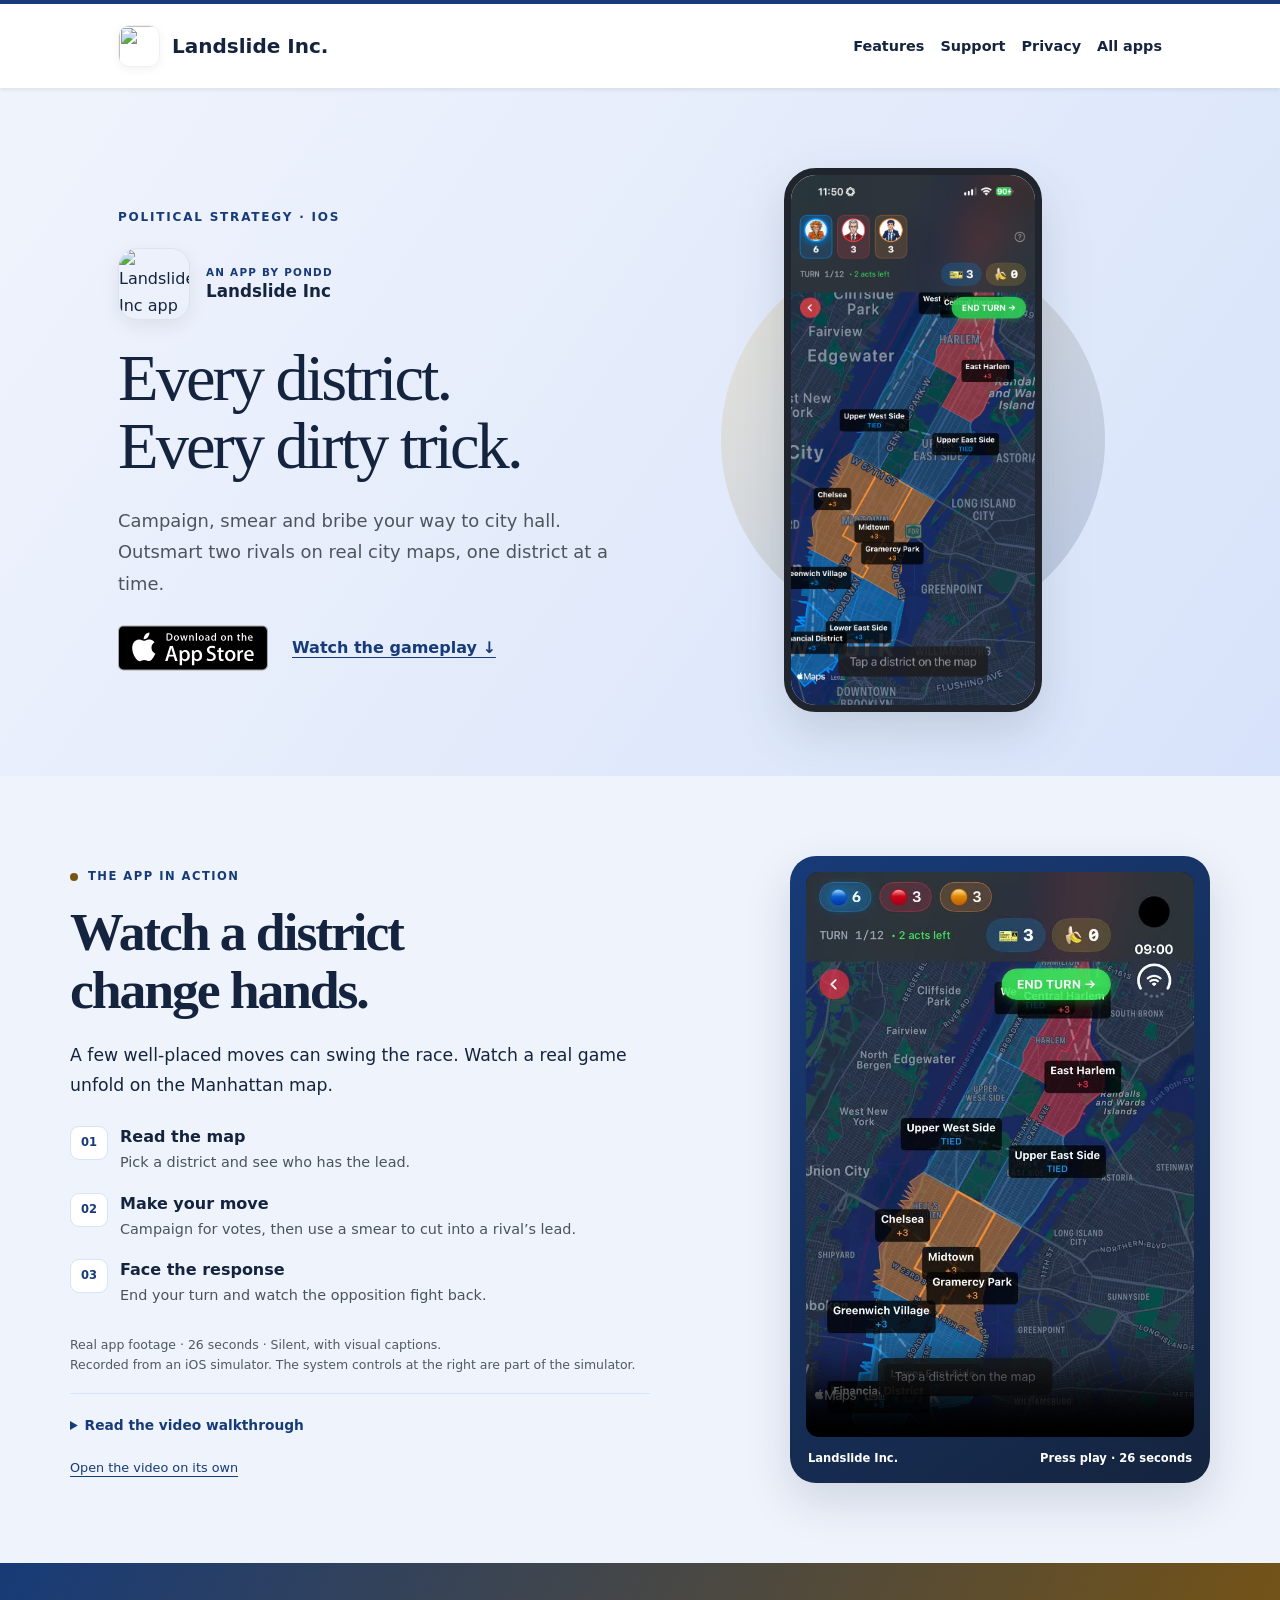
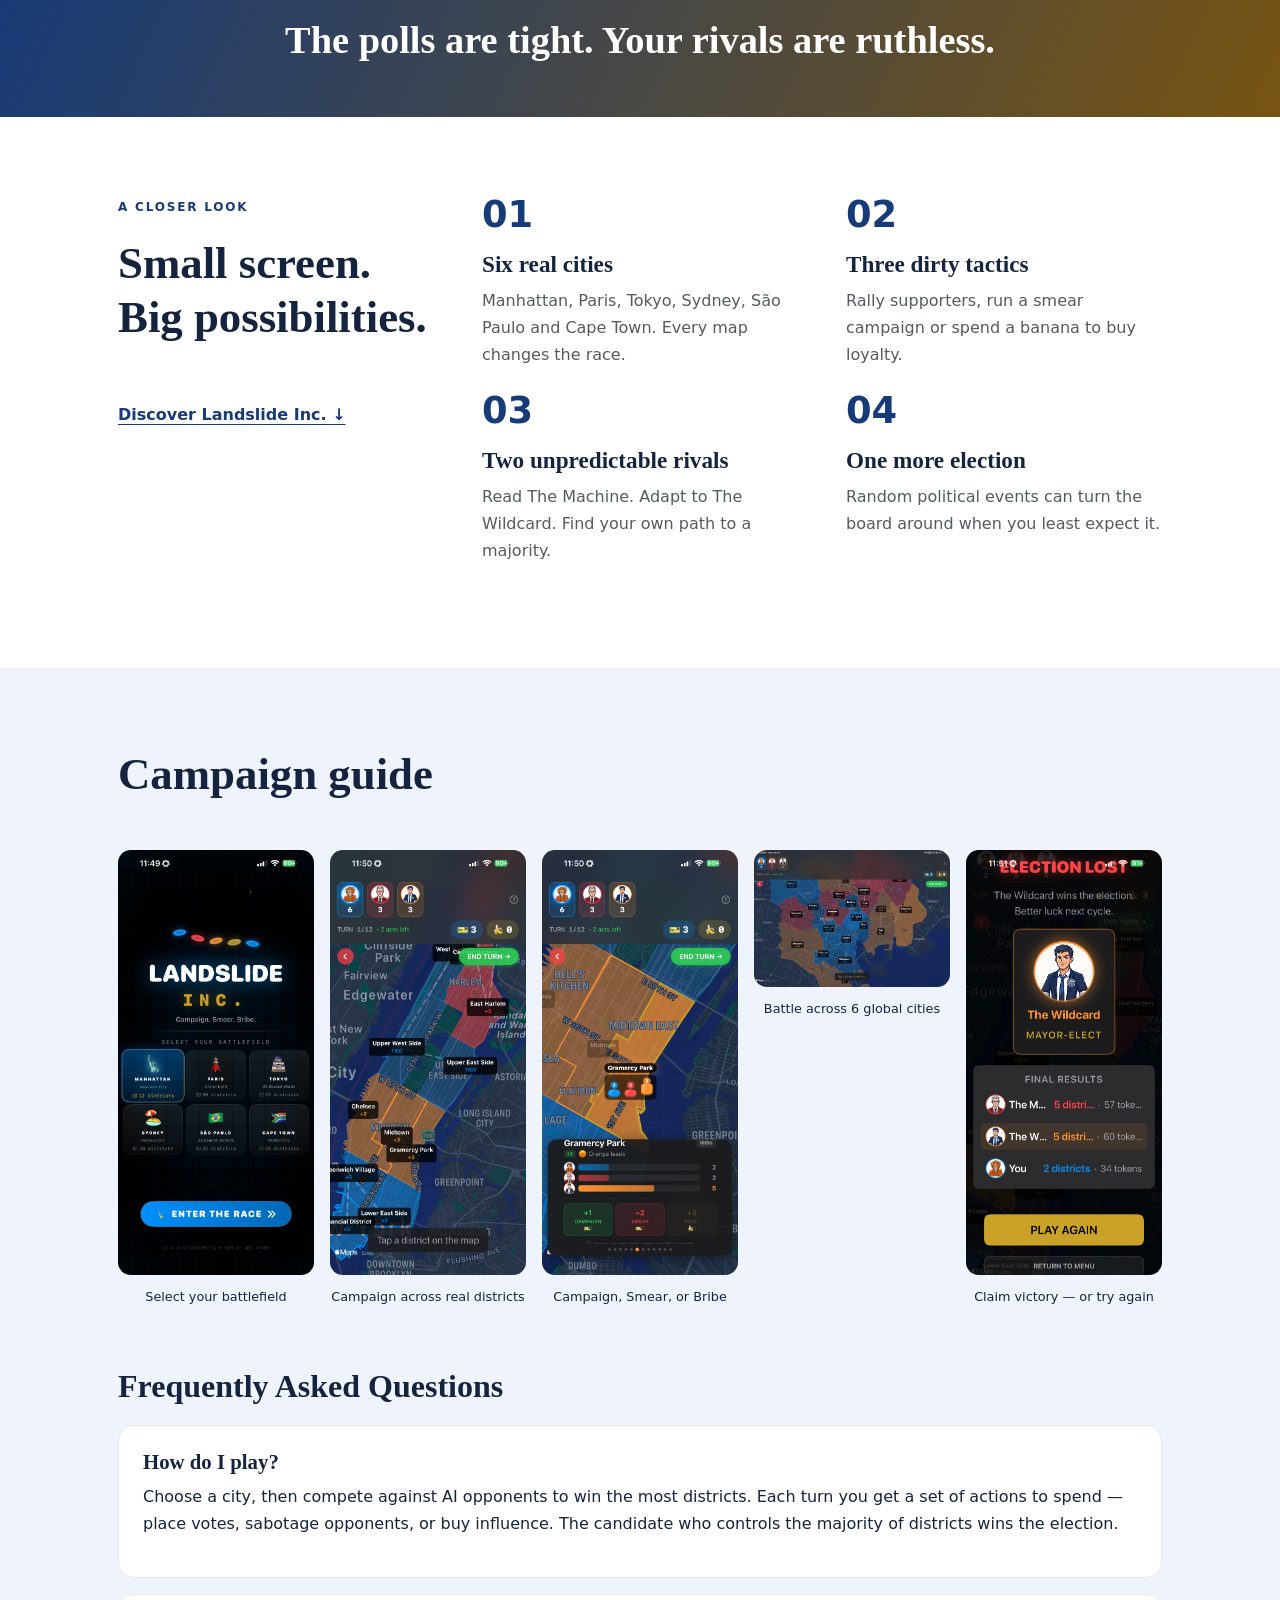
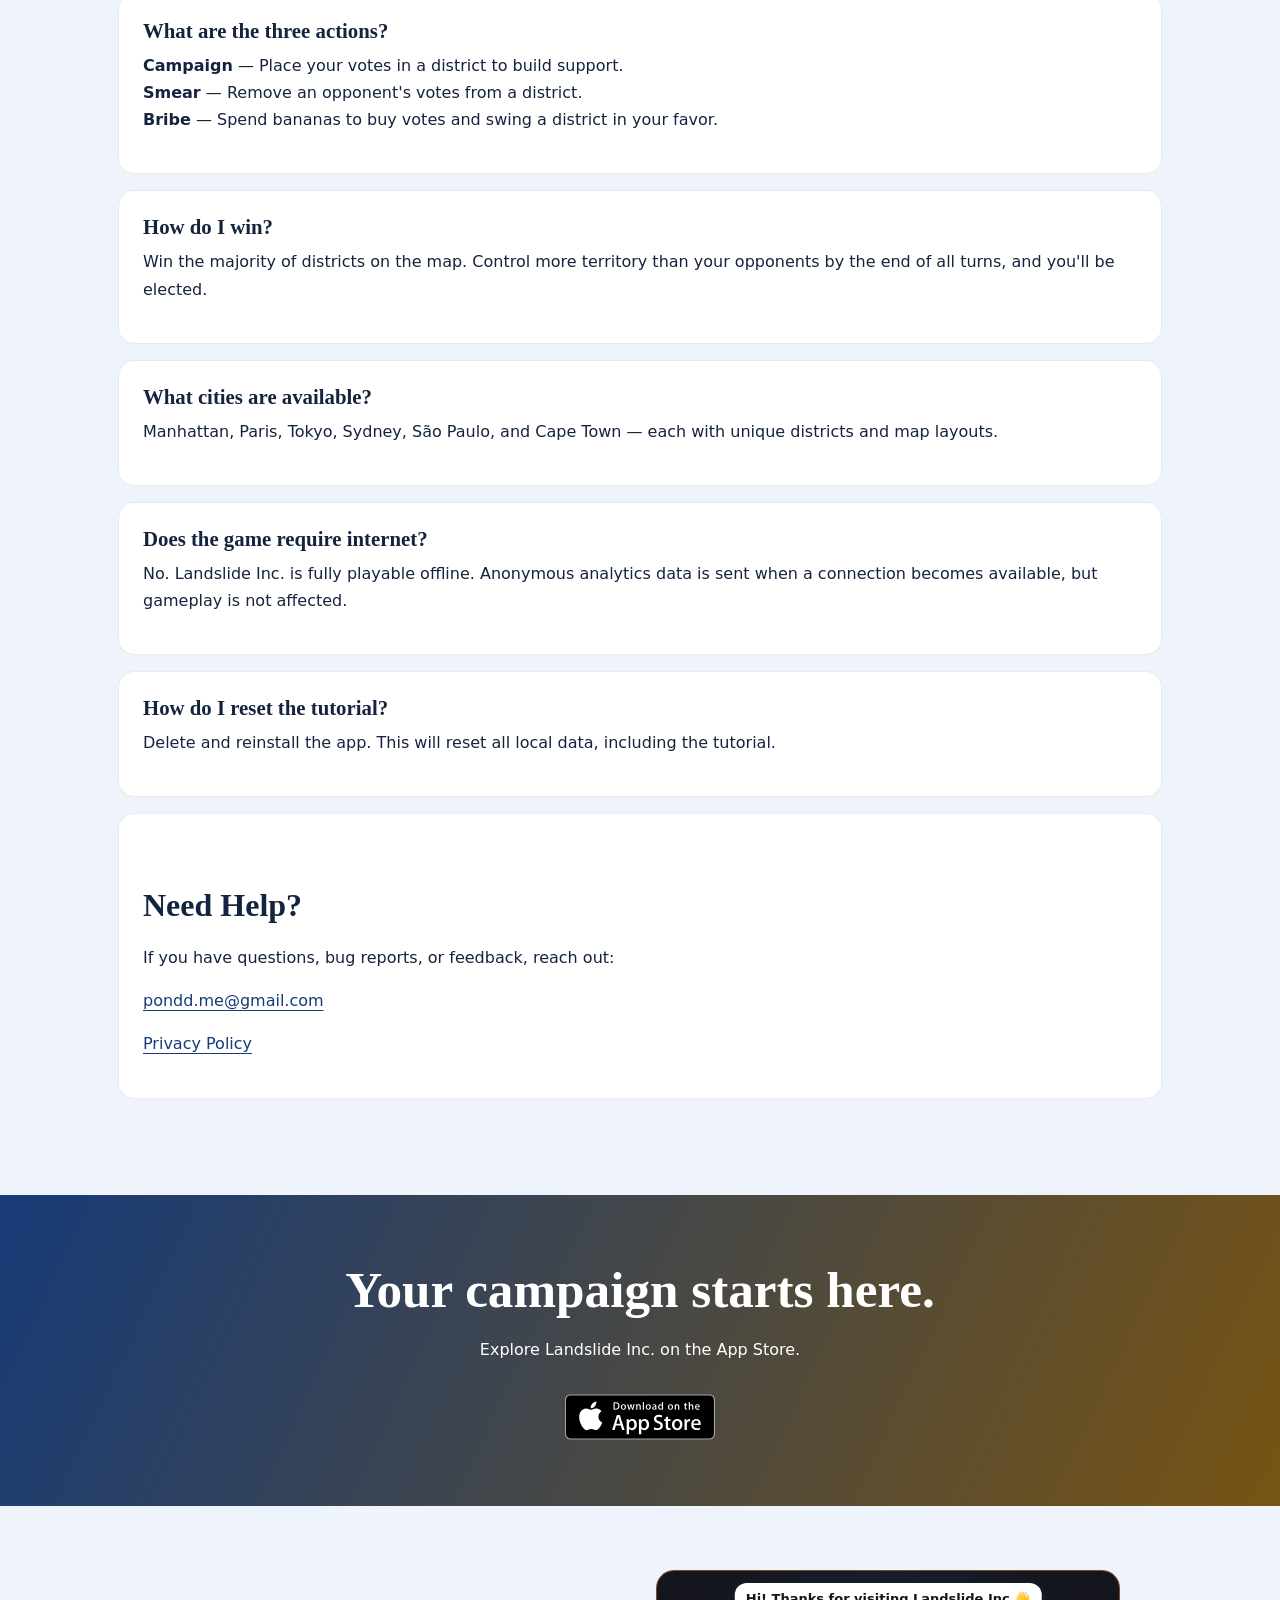
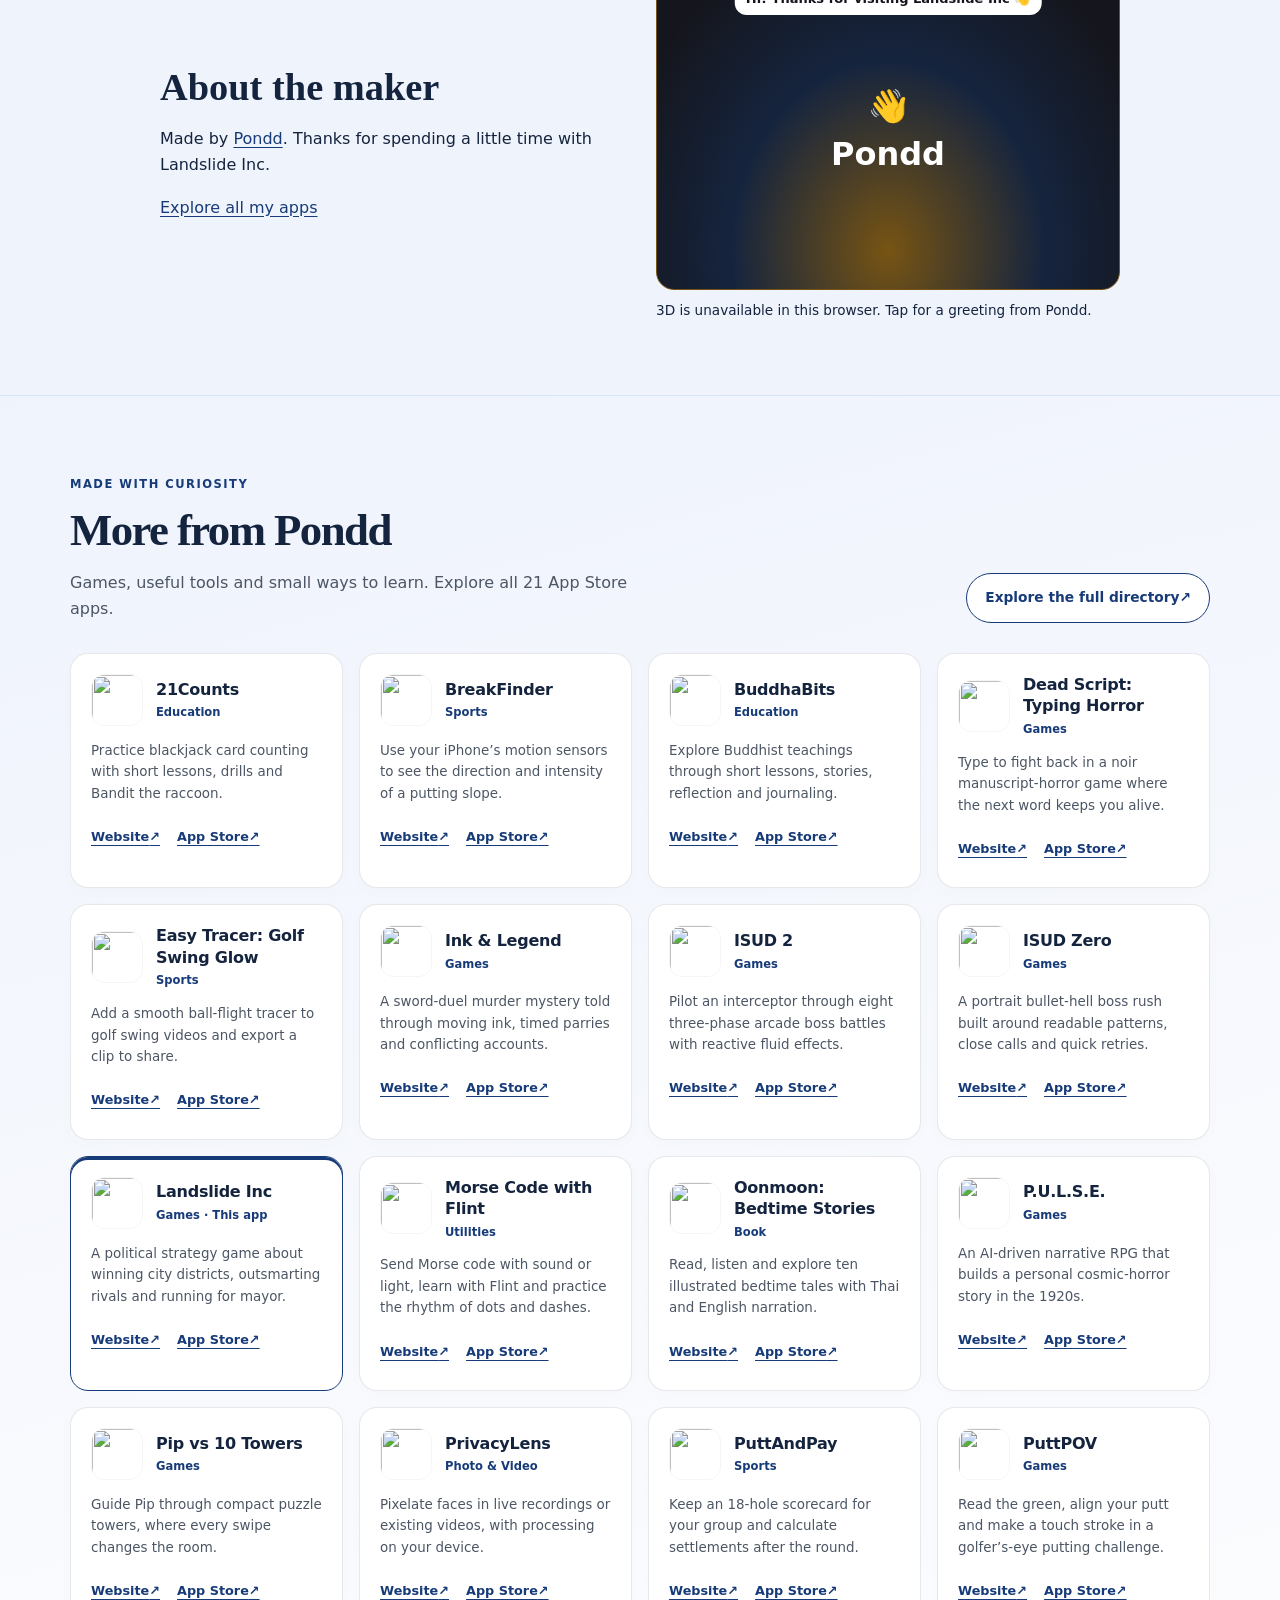
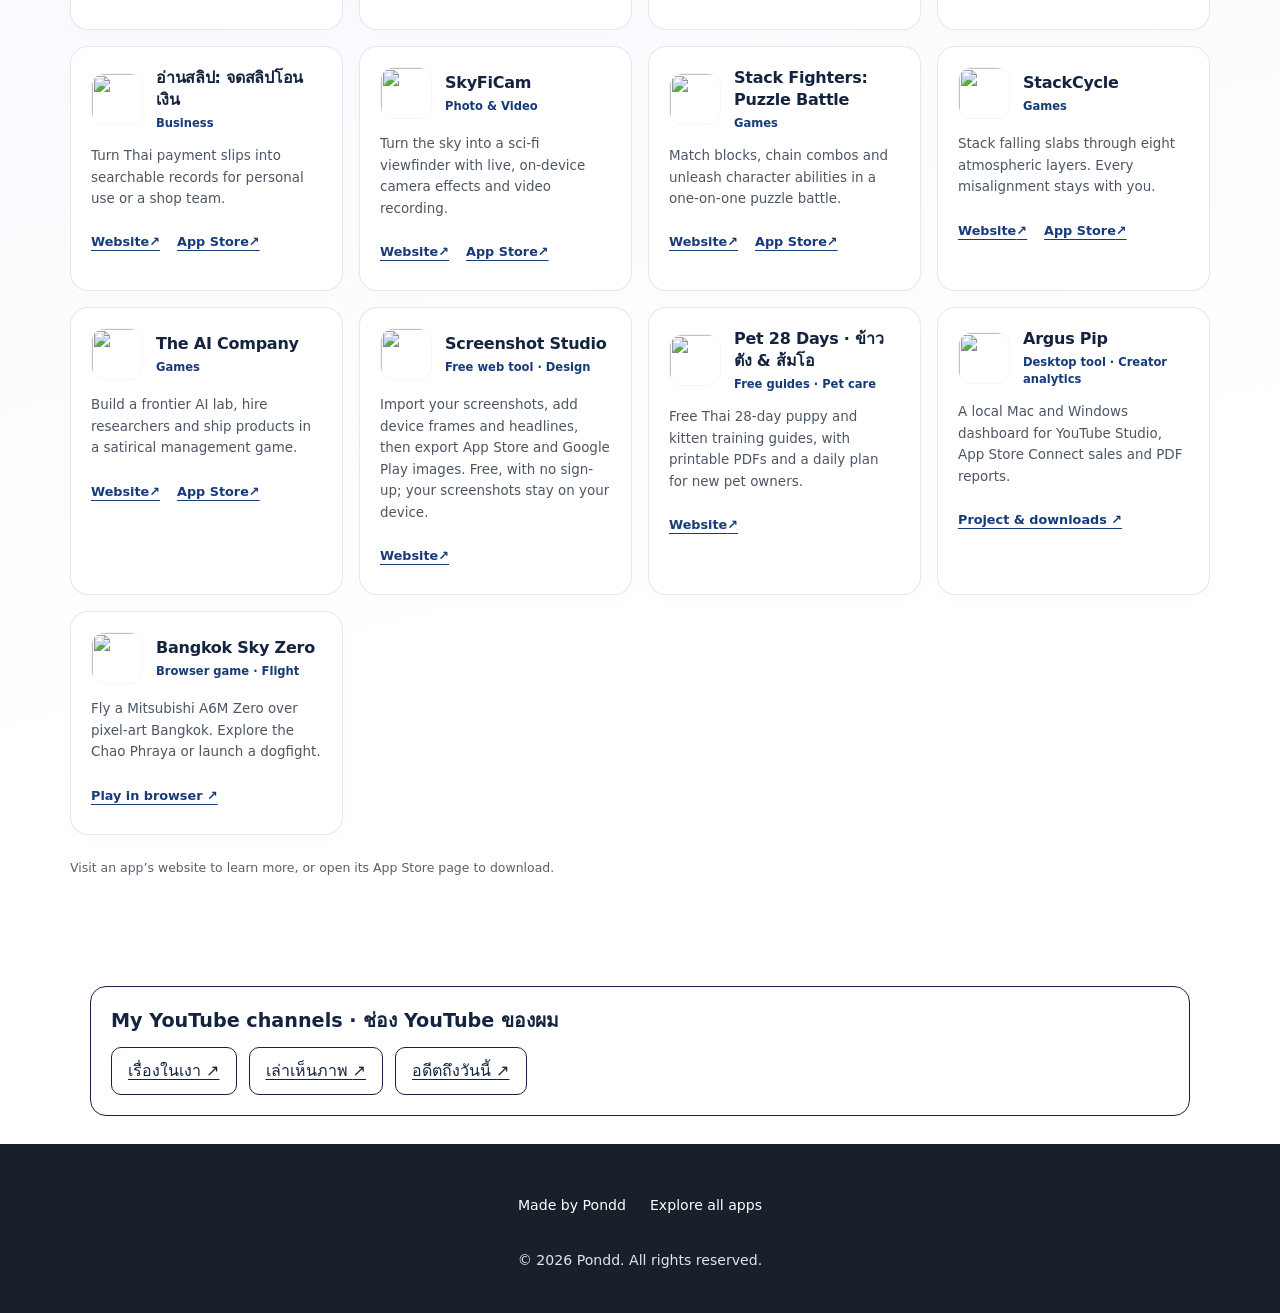
==== commit 7ec89697: "Update collection branding to Argus Pip" ====
--- a/index.html
+++ b/index.html
@@ -101,7 +101,7 @@
 <section class="pondd-about" id="about" data-pondd-character data-character-locale="en" aria-label="About the maker"><div class="pondd-about-inner"><div><h2>About the maker</h2><p>Made by <a href="https://pond1982.github.io/Pondd-Page/">Pondd</a>. Thanks for spending a little time with Landslide Inc.</p><p><a href="https://pond1982.github.io/Pondd-Page/index.html#apps">Explore all my apps</a></p></div><div><button class="pondd-character-stage" type="button" aria-label="Change Pondd’s dance" aria-describedby="pondd-character-hint"><span class="pondd-character-fallback" aria-hidden="true">👋<br>Pondd</span><span class="bubble" role="status" aria-live="polite">Hi! Thanks for visiting Landslide Inc 👋</span></button><p class="pondd-character-hint" id="pondd-character-hint">Tap the character or press Enter to change the dance.</p><button class="pondd-character-pause" type="button" aria-pressed="false" hidden>Pause dancing</button><noscript><p>The 3D Easter egg needs JavaScript. You can still explore the rest of the site.</p></noscript></div></div><script type="application/json" class="pondd-character-lines">["Hi! Thanks for visiting Landslide Inc 👋", "Tap me to change the dance!", "ขอบคุณที่แวะมาครับ 🙏", "A little dance between big decisions.", "Like it? Explore my other apps ♥", "One more spin!"]</script></section>
 <!-- Pondd character end -->
 <!-- APP FAMILY START -->
-<section class="app-family" id="more-apps" aria-labelledby="app-family-title"><div class="app-family-inner"><div class="app-family-heading"><div><p class="app-family-kicker">Made with curiosity</p><h2 id="app-family-title">More from Pondd</h2><p class="app-family-intro">Games, useful tools and small ways to learn. Explore all 21 App Store apps.</p></div><a class="app-family-directory" href="https://pond1982.github.io/Pondd-Page/apps.html">Explore the full directory <span aria-hidden="true">↗</span></a></div><ul class="app-family-list" role="list"><li class="app-family-item" data-app-id="6763789288"><article aria-labelledby="family-6763789288"><div class="app-family-card-top"><img class="app-family-icon" src="https://pond1982.github.io/Pondd-Page/assets/app-icons/6763789288.webp" width="52" height="52" alt="" decoding="async" loading="lazy"><div><h3 id="family-6763789288">21Counts</h3><p class="app-family-meta">Education</p></div></div><p class="app-family-summary" lang="en">Practice blackjack card counting with short lessons, drills and Bandit the raccoon.</p><div class="app-family-links"><a href="https://pond1982.github.io/21Counts-Web/" aria-label="21Counts website">Website <span aria-hidden="true">↗</span></a><a href="https://apps.apple.com/gb/app/21counts/id6763789288" aria-label="21Counts on the App Store">App Store <span aria-hidden="true">↗</span></a></div></article></li><li class="app-family-item" data-app-id="6752389773"><article aria-labelledby="family-6752389773"><div class="app-family-card-top"><img class="app-family-icon" src="https://pond1982.github.io/Pondd-Page/assets/app-icons/6752389773.webp" width="52" height="52" alt="" decoding="async" loading="lazy"><div><h3 id="family-6752389773">BreakFinder</h3><p class="app-family-meta">Sports</p></div></div><p class="app-family-summary" lang="en">Use your iPhone’s motion sensors to see the direction and intensity of a putting slope.</p><div class="app-family-links"><a href="https://breakfinderweb.pages.dev/" aria-label="BreakFinder website">Website <span aria-hidden="true">↗</span></a><a href="https://apps.apple.com/gb/app/breakfinder/id6752389773" aria-label="BreakFinder on the App Store">App Store <span aria-hidden="true">↗</span></a></div></article></li><li class="app-family-item" data-app-id="6764710521"><article aria-labelledby="family-6764710521"><div class="app-family-card-top"><img class="app-family-icon" src="https://pond1982.github.io/Pondd-Page/assets/app-icons/6764710521.webp" width="52" height="52" alt="" decoding="async" loading="lazy"><div><h3 id="family-6764710521">BuddhaBits</h3><p class="app-family-meta">Education</p></div></div><p class="app-family-summary" lang="en">Explore Buddhist teachings through short lessons, stories, reflection and journaling.</p><div class="app-family-links"><a href="https://pond1982.github.io/BuddhaBits-web/index.html" aria-label="BuddhaBits website">Website <span aria-hidden="true">↗</span></a><a href="https://apps.apple.com/gb/app/buddhabits/id6764710521" aria-label="BuddhaBits on the App Store">App Store <span aria-hidden="true">↗</span></a></div></article></li><li class="app-family-item" data-app-id="6775353218"><article aria-labelledby="family-6775353218"><div class="app-family-card-top"><img class="app-family-icon" src="https://pond1982.github.io/Pondd-Page/assets/app-icons/6775353218.webp" width="52" height="52" alt="" decoding="async" loading="lazy"><div><h3 id="family-6775353218">Dead Script: Typing Horror</h3><p class="app-family-meta">Games</p></div></div><p class="app-family-summary" lang="en">Type to fight back in a noir manuscript-horror game where the next word keeps you alive.</p><div class="app-family-links"><a href="https://pond1982.github.io/iosdeadscriptweb/index.html" aria-label="Dead Script: Typing Horror website">Website <span aria-hidden="true">↗</span></a><a href="https://apps.apple.com/gb/app/dead-script-typing-horror/id6775353218" aria-label="Dead Script: Typing Horror on the App Store">App Store <span aria-hidden="true">↗</span></a></div></article></li><li class="app-family-item" data-app-id="6753145486"><article aria-labelledby="family-6753145486"><div class="app-family-card-top"><img class="app-family-icon" src="https://pond1982.github.io/Pondd-Page/assets/app-icons/6753145486.webp" width="52" height="52" alt="" decoding="async" loading="lazy"><div><h3 id="family-6753145486">Easy Tracer: Golf Swing Glow</h3><p class="app-family-meta">Sports</p></div></div><p class="app-family-summary" lang="en">Add a smooth ball-flight tracer to golf swing videos and export a clip to share.</p><div class="app-family-links"><a href="https://easy-tracer-web.pages.dev/" aria-label="Easy Tracer: Golf Swing Glow website">Website <span aria-hidden="true">↗</span></a><a href="https://apps.apple.com/gb/app/easy-tracer-golf-swing-glow/id6753145486" aria-label="Easy Tracer: Golf Swing Glow on the App Store">App Store <span aria-hidden="true">↗</span></a></div></article></li><li class="app-family-item" data-app-id="6830747339"><article aria-labelledby="family-6830747339"><div class="app-family-card-top"><img class="app-family-icon" src="https://pond1982.github.io/Pondd-Page/assets/app-icons/6830747339.webp" width="52" height="52" alt="" decoding="async" loading="lazy"><div><h3 id="family-6830747339">Ink &amp; Legend</h3><p class="app-family-meta">Games</p></div></div><p class="app-family-summary" lang="en">A sword-duel murder mystery told through moving ink, timed parries and conflicting accounts.</p><div class="app-family-links"><a href="https://pond1982.github.io/ink-and-legend-site/" aria-label="Ink &amp; Legend website">Website <span aria-hidden="true">↗</span></a><a href="https://apps.apple.com/gb/app/ink-legend/id6830747339" aria-label="Ink &amp; Legend on the App Store">App Store <span aria-hidden="true">↗</span></a></div></article></li><li class="app-family-item" data-app-id="6824559010"><article aria-labelledby="family-6824559010"><div class="app-family-card-top"><img class="app-family-icon" src="https://pond1982.github.io/Pondd-Page/assets/app-icons/6824559010.webp" width="52" height="52" alt="" decoding="async" loading="lazy"><div><h3 id="family-6824559010">ISUD 2</h3><p class="app-family-meta">Games</p></div></div><p class="app-family-summary" lang="en">Pilot an interceptor through eight three-phase arcade boss battles with reactive fluid effects.</p><div class="app-family-links"><a href="https://pond1982.github.io/ISUD-Website/isud2-support.html" aria-label="ISUD 2 website">Website <span aria-hidden="true">↗</span></a><a href="https://apps.apple.com/gb/app/isud-2/id6824559010" aria-label="ISUD 2 on the App Store">App Store <span aria-hidden="true">↗</span></a></div></article></li><li class="app-family-item" data-app-id="6765926399"><article aria-labelledby="family-6765926399"><div class="app-family-card-top"><img class="app-family-icon" src="https://pond1982.github.io/Pondd-Page/assets/app-icons/6765926399.webp" width="52" height="52" alt="" decoding="async" loading="lazy"><div><h3 id="family-6765926399">ISUD Zero</h3><p class="app-family-meta">Games</p></div></div><p class="app-family-summary" lang="en">A portrait bullet-hell boss rush built around readable patterns, close calls and quick retries.</p><div class="app-family-links"><a href="https://pond1982.github.io/ISUD-Website/" aria-label="ISUD Zero website">Website <span aria-hidden="true">↗</span></a><a href="https://apps.apple.com/gb/app/isud-zero/id6765926399" aria-label="ISUD Zero on the App Store">App Store <span aria-hidden="true">↗</span></a></div></article></li><li class="app-family-item is-current" data-app-id="6761601860"><article aria-labelledby="family-6761601860"><div class="app-family-card-top"><img class="app-family-icon" src="https://pond1982.github.io/Pondd-Page/assets/app-icons/6761601860.webp" width="52" height="52" alt="" decoding="async" loading="lazy"><div><h3 id="family-6761601860">Landslide Inc</h3><p class="app-family-meta">Games · This app</p></div></div><p class="app-family-summary" lang="en">A political strategy game about winning city districts, outsmarting rivals and running for mayor.</p><div class="app-family-links"><a href="https://pond1982.github.io/Landslide-Web/index.html" aria-label="Landslide Inc website">Website <span aria-hidden="true">↗</span></a><a href="https://apps.apple.com/gb/app/landslide-inc/id6761601860" aria-label="Landslide Inc on the App Store">App Store <span aria-hidden="true">↗</span></a></div></article></li><li class="app-family-item" data-app-id="6818069855"><article aria-labelledby="family-6818069855"><div class="app-family-card-top"><img class="app-family-icon" src="https://pond1982.github.io/Pondd-Page/assets/app-icons/6818069855.webp" width="52" height="52" alt="" decoding="async" loading="lazy"><div><h3 id="family-6818069855">Morse Code with Flint</h3><p class="app-family-meta">Utilities</p></div></div><p class="app-family-summary" lang="en">Send Morse code with sound or light, learn with Flint and practice the rhythm of dots and dashes.</p><div class="app-family-links"><a href="https://pond1982.github.io/Morse-Support-Site/" aria-label="Morse Code with Flint website">Website <span aria-hidden="true">↗</span></a><a href="https://apps.apple.com/gb/app/morse-code-with-flint/id6818069855" aria-label="Morse Code with Flint on the App Store">App Store <span aria-hidden="true">↗</span></a></div></article></li><li class="app-family-item" data-app-id="6821338637"><article aria-labelledby="family-6821338637"><div class="app-family-card-top"><img class="app-family-icon" src="https://pond1982.github.io/Pondd-Page/assets/app-icons/6821338637.webp" width="52" height="52" alt="" decoding="async" loading="lazy"><div><h3 id="family-6821338637">Oonmoon: Bedtime Stories</h3><p class="app-family-meta">Book</p></div></div><p class="app-family-summary" lang="en">Read, listen and explore ten illustrated bedtime tales with Thai and English narration.</p><div class="app-family-links"><a href="https://pond1982.github.io/Oonmoon-Website/en/" aria-label="Oonmoon: Bedtime Stories website">Website <span aria-hidden="true">↗</span></a><a href="https://apps.apple.com/gb/app/oonmoon-bedtime-stories/id6821338637" aria-label="Oonmoon: Bedtime Stories on the App Store">App Store <span aria-hidden="true">↗</span></a></div></article></li><li class="app-family-item" data-app-id="6762054116"><article aria-labelledby="family-6762054116"><div class="app-family-card-top"><img class="app-family-icon" src="https://pond1982.github.io/Pondd-Page/assets/app-icons/6762054116.webp" width="52" height="52" alt="" decoding="async" loading="lazy"><div><h3 id="family-6762054116">P.U.L.S.E.</h3><p class="app-family-meta">Games</p></div></div><p class="app-family-summary" lang="en">An AI-driven narrative RPG that builds a personal cosmic-horror story in the 1920s.</p><div class="app-family-links"><a href="https://pulse-web-5vx.pages.dev/" aria-label="P.U.L.S.E. website">Website <span aria-hidden="true">↗</span></a><a href="https://apps.apple.com/gb/app/p-u-l-s-e/id6762054116" aria-label="P.U.L.S.E. on the App Store">App Store <span aria-hidden="true">↗</span></a></div></article></li><li class="app-family-item" data-app-id="6766553847"><article aria-labelledby="family-6766553847"><div class="app-family-card-top"><img class="app-family-icon" src="https://pond1982.github.io/Pondd-Page/assets/app-icons/6766553847.webp" width="52" height="52" alt="" decoding="async" loading="lazy"><div><h3 id="family-6766553847">Pip vs 10 Towers</h3><p class="app-family-meta">Games</p></div></div><p class="app-family-summary" lang="en">Guide Pip through compact puzzle towers, where every swipe changes the room.</p><div class="app-family-links"><a href="https://pond1982.github.io/StepBlade-Website/index.html" aria-label="Pip vs 10 Towers website">Website <span aria-hidden="true">↗</span></a><a href="https://apps.apple.com/gb/app/pip-vs-10-towers/id6766553847" aria-label="Pip vs 10 Towers on the App Store">App Store <span aria-hidden="true">↗</span></a></div></article></li><li class="app-family-item" data-app-id="6752596764"><article aria-labelledby="family-6752596764"><div class="app-family-card-top"><img class="app-family-icon" src="https://pond1982.github.io/Pondd-Page/assets/app-icons/6752596764.webp" width="52" height="52" alt="" decoding="async" loading="lazy"><div><h3 id="family-6752596764">PrivacyLens</h3><p class="app-family-meta">Photo &amp; Video</p></div></div><p class="app-family-summary" lang="en">Pixelate faces in live recordings or existing videos, with processing on your device.</p><div class="app-family-links"><a href="https://privacylensweb.pages.dev/" aria-label="PrivacyLens website">Website <span aria-hidden="true">↗</span></a><a href="https://apps.apple.com/gb/app/privacylens/id6752596764" aria-label="PrivacyLens on the App Store">App Store <span aria-hidden="true">↗</span></a></div></article></li><li class="app-family-item" data-app-id="6752640120"><article aria-labelledby="family-6752640120"><div class="app-family-card-top"><img class="app-family-icon" src="https://pond1982.github.io/Pondd-Page/assets/app-icons/6752640120.webp" width="52" height="52" alt="" decoding="async" loading="lazy"><div><h3 id="family-6752640120">PuttAndPay</h3><p class="app-family-meta">Sports</p></div></div><p class="app-family-summary" lang="en">Keep an 18-hole scorecard for your group and calculate settlements after the round.</p><div class="app-family-links"><a href="https://puttandpayweb.pages.dev/" aria-label="PuttAndPay website">Website <span aria-hidden="true">↗</span></a><a href="https://apps.apple.com/gb/app/puttandpay/id6752640120" aria-label="PuttAndPay on the App Store">App Store <span aria-hidden="true">↗</span></a></div></article></li><li class="app-family-item" data-app-id="6771718899"><article aria-labelledby="family-6771718899"><div class="app-family-card-top"><img class="app-family-icon" src="https://pond1982.github.io/Pondd-Page/assets/app-icons/6771718899.webp" width="52" height="52" alt="" decoding="async" loading="lazy"><div><h3 id="family-6771718899">PuttPOV</h3><p class="app-family-meta">Games</p></div></div><p class="app-family-summary" lang="en">Read the green, align your putt and make a touch stroke in a golfer’s-eye putting challenge.</p><div class="app-family-links"><a href="https://pond1982.github.io/PuttPOV-Website/" aria-label="PuttPOV website">Website <span aria-hidden="true">↗</span></a><a href="https://apps.apple.com/gb/app/puttpov/id6771718899" aria-label="PuttPOV on the App Store">App Store <span aria-hidden="true">↗</span></a></div></article></li><li class="app-family-item" data-app-id="6765605900"><article aria-labelledby="family-6765605900"><div class="app-family-card-top"><img class="app-family-icon" src="https://pond1982.github.io/Pondd-Page/assets/app-icons/6765605900.webp" width="52" height="52" alt="" decoding="async" loading="lazy"><div><h3 id="family-6765605900">อ่านสลิป: จดสลิปโอนเงิน</h3><p class="app-family-meta">Business</p></div></div><p class="app-family-summary" lang="en">Turn Thai payment slips into searchable records for personal use or a shop team.</p><div class="app-family-links"><a href="https://pond1982.github.io/ReadSlipWebsite/index.html" aria-label="อ่านสลิป: จดสลิปโอนเงิน website">Website <span aria-hidden="true">↗</span></a><a href="https://apps.apple.com/gb/app/%E0%B8%AD-%E0%B8%B2%E0%B8%99%E0%B8%AA%E0%B8%A5-%E0%B8%9B-%E0%B8%88%E0%B8%94%E0%B8%AA%E0%B8%A5-%E0%B8%9B%E0%B9%82%E0%B8%AD%E0%B8%99%E0%B9%80%E0%B8%87-%E0%B8%99/id6765605900" aria-label="อ่านสลิป: จดสลิปโอนเงิน on the App Store">App Store <span aria-hidden="true">↗</span></a></div></article></li><li class="app-family-item" data-app-id="6773614646"><article aria-labelledby="family-6773614646"><div class="app-family-card-top"><img class="app-family-icon" src="https://pond1982.github.io/Pondd-Page/assets/app-icons/6773614646.webp" width="52" height="52" alt="" decoding="async" loading="lazy"><div><h3 id="family-6773614646">SkyFiCam</h3><p class="app-family-meta">Photo &amp; Video</p></div></div><p class="app-family-summary" lang="en">Turn the sky into a sci-fi viewfinder with live, on-device camera effects and video recording.</p><div class="app-family-links"><a href="https://pond1982.github.io/SkyFiWeb/" aria-label="SkyFiCam website">Website <span aria-hidden="true">↗</span></a><a href="https://apps.apple.com/gb/app/skyficam/id6773614646" aria-label="SkyFiCam on the App Store">App Store <span aria-hidden="true">↗</span></a></div></article></li><li class="app-family-item" data-app-id="6762288266"><article aria-labelledby="family-6762288266"><div class="app-family-card-top"><img class="app-family-icon" src="https://pond1982.github.io/Pondd-Page/assets/app-icons/6762288266.webp" width="52" height="52" alt="" decoding="async" loading="lazy"><div><h3 id="family-6762288266">Stack Fighters: Puzzle Battle</h3><p class="app-family-meta">Games</p></div></div><p class="app-family-summary" lang="en">Match blocks, chain combos and unleash character abilities in a one-on-one puzzle battle.</p><div class="app-family-links"><a href="https://pond1982.github.io/stackfighters-site/index.html" aria-label="Stack Fighters: Puzzle Battle website">Website <span aria-hidden="true">↗</span></a><a href="https://apps.apple.com/gb/app/stack-fighters-puzzle-battle/id6762288266" aria-label="Stack Fighters: Puzzle Battle on the App Store">App Store <span aria-hidden="true">↗</span></a></div></article></li><li class="app-family-item" data-app-id="6764340971"><article aria-labelledby="family-6764340971"><div class="app-family-card-top"><img class="app-family-icon" src="https://pond1982.github.io/Pondd-Page/assets/app-icons/6764340971.webp" width="52" height="52" alt="" decoding="async" loading="lazy"><div><h3 id="family-6764340971">StackCycle</h3><p class="app-family-meta">Games</p></div></div><p class="app-family-summary" lang="en">Stack falling slabs through eight atmospheric layers. Every misalignment stays with you.</p><div class="app-family-links"><a href="https://pond1982.github.io/stackcycle---web/" aria-label="StackCycle website">Website <span aria-hidden="true">↗</span></a><a href="https://apps.apple.com/gb/app/stackcycle/id6764340971" aria-label="StackCycle on the App Store">App Store <span aria-hidden="true">↗</span></a></div></article></li><li class="app-family-item" data-app-id="6777710816"><article aria-labelledby="family-6777710816"><div class="app-family-card-top"><img class="app-family-icon" src="https://pond1982.github.io/Pondd-Page/assets/app-icons/6777710816.webp" width="52" height="52" alt="" decoding="async" loading="lazy"><div><h3 id="family-6777710816">The AI Company</h3><p class="app-family-meta">Games</p></div></div><p class="app-family-summary" lang="en">Build a frontier AI lab, hire researchers and ship products in a satirical management game.</p><div class="app-family-links"><a href="https://pond1982.github.io/TheAiCompanyWeb/" aria-label="The AI Company website">Website <span aria-hidden="true">↗</span></a><a href="https://apps.apple.com/gb/app/the-ai-company/id6777710816" aria-label="The AI Company on the App Store">App Store <span aria-hidden="true">↗</span></a></div></article></li><li class="app-family-item" data-app-id="screenshot-studio"><article aria-labelledby="family-screenshot-studio"><div class="app-family-card-top"><img class="app-family-icon" src="https://pond1982.github.io/Pondd-Page/assets/app-icons/screenshot-studio.svg" width="52" height="52" alt="" decoding="async" loading="lazy"><div><h3 id="family-screenshot-studio">Screenshot Studio</h3><p class="app-family-meta">Free web tool · Design</p></div></div><p class="app-family-summary" lang="en">Import your screenshots, add device frames and headlines, then export App Store and Google Play images. Free, with no sign-up; your screenshots stay on your device.</p><div class="app-family-links"><a href="https://pond1982.github.io/screenshot-studio/">Website <span aria-hidden="true">↗</span></a></div></article></li><li class="app-family-item" data-app-id="pet-28-days"><article aria-labelledby="family-pet-28-days"><div class="app-family-card-top"><img class="app-family-icon" src="https://pond1982.github.io/Pondd-Page/assets/app-icons/pet-28-days.png" width="52" height="52" alt="" decoding="async" loading="lazy"><div><h3 id="family-pet-28-days">Pet 28 Days · ข้าวตัง &amp; ส้มโอ</h3><p class="app-family-meta">Free guides · Pet care</p></div></div><p class="app-family-summary" lang="en">Free Thai 28-day puppy and kitten training guides, with printable PDFs and a daily plan for new pet owners.</p><div class="app-family-links"><a href="https://pond1982.github.io/pet-28-days/">Website <span aria-hidden="true">↗</span></a></div></article></li><li class="app-family-item" data-app-id="creator-dashboard-desktop"><article aria-labelledby="family-creator-dashboard-desktop"><div class="app-family-card-top"><img class="app-family-icon" src="https://pond1982.github.io/Pondd-Page/assets/app-icons/creator-dashboard.png" width="52" height="52" alt="" loading="lazy"><div><h3 id="family-creator-dashboard-desktop">Creator Dashboard</h3><p class="app-family-meta">Desktop tool · Creator analytics</p></div></div><p class="app-family-summary">A local Mac and Windows dashboard for YouTube Studio, App Store Connect sales and PDF reports.</p><div class="app-family-links"><a href="https://github.com/pond1982/creator-dashboard-desktop">Project &amp; downloads ↗</a></div></article></li><li class="app-family-item" data-app-id="bangkok-sky-zero"><article aria-labelledby="family-bangkok-sky-zero"><div class="app-family-card-top"><img class="app-family-icon" src="https://pond1982.github.io/Pondd-Page/assets/app-icons/bangkok-sky-zero.png" width="52" height="52" alt="" loading="lazy"><div><h3 id="family-bangkok-sky-zero">Bangkok Sky Zero</h3><p class="app-family-meta">Browser game · Flight</p></div></div><p class="app-family-summary">Fly a Mitsubishi A6M Zero over pixel-art Bangkok. Explore the Chao Phraya or launch a dogfight.</p><div class="app-family-links"><a href="https://pond1982.github.io/bangkok-sky-zero/">Play in browser ↗</a></div></article></li></ul><p class="app-family-note">Visit an app’s website to learn more, or open its App Store page to download.</p></div></section>
+<section class="app-family" id="more-apps" aria-labelledby="app-family-title"><div class="app-family-inner"><div class="app-family-heading"><div><p class="app-family-kicker">Made with curiosity</p><h2 id="app-family-title">More from Pondd</h2><p class="app-family-intro">Games, useful tools and small ways to learn. Explore all 21 App Store apps.</p></div><a class="app-family-directory" href="https://pond1982.github.io/Pondd-Page/apps.html">Explore the full directory <span aria-hidden="true">↗</span></a></div><ul class="app-family-list" role="list"><li class="app-family-item" data-app-id="6763789288"><article aria-labelledby="family-6763789288"><div class="app-family-card-top"><img class="app-family-icon" src="https://pond1982.github.io/Pondd-Page/assets/app-icons/6763789288.webp" width="52" height="52" alt="" decoding="async" loading="lazy"><div><h3 id="family-6763789288">21Counts</h3><p class="app-family-meta">Education</p></div></div><p class="app-family-summary" lang="en">Practice blackjack card counting with short lessons, drills and Bandit the raccoon.</p><div class="app-family-links"><a href="https://pond1982.github.io/21Counts-Web/" aria-label="21Counts website">Website <span aria-hidden="true">↗</span></a><a href="https://apps.apple.com/gb/app/21counts/id6763789288" aria-label="21Counts on the App Store">App Store <span aria-hidden="true">↗</span></a></div></article></li><li class="app-family-item" data-app-id="6752389773"><article aria-labelledby="family-6752389773"><div class="app-family-card-top"><img class="app-family-icon" src="https://pond1982.github.io/Pondd-Page/assets/app-icons/6752389773.webp" width="52" height="52" alt="" decoding="async" loading="lazy"><div><h3 id="family-6752389773">BreakFinder</h3><p class="app-family-meta">Sports</p></div></div><p class="app-family-summary" lang="en">Use your iPhone’s motion sensors to see the direction and intensity of a putting slope.</p><div class="app-family-links"><a href="https://breakfinderweb.pages.dev/" aria-label="BreakFinder website">Website <span aria-hidden="true">↗</span></a><a href="https://apps.apple.com/gb/app/breakfinder/id6752389773" aria-label="BreakFinder on the App Store">App Store <span aria-hidden="true">↗</span></a></div></article></li><li class="app-family-item" data-app-id="6764710521"><article aria-labelledby="family-6764710521"><div class="app-family-card-top"><img class="app-family-icon" src="https://pond1982.github.io/Pondd-Page/assets/app-icons/6764710521.webp" width="52" height="52" alt="" decoding="async" loading="lazy"><div><h3 id="family-6764710521">BuddhaBits</h3><p class="app-family-meta">Education</p></div></div><p class="app-family-summary" lang="en">Explore Buddhist teachings through short lessons, stories, reflection and journaling.</p><div class="app-family-links"><a href="https://pond1982.github.io/BuddhaBits-web/index.html" aria-label="BuddhaBits website">Website <span aria-hidden="true">↗</span></a><a href="https://apps.apple.com/gb/app/buddhabits/id6764710521" aria-label="BuddhaBits on the App Store">App Store <span aria-hidden="true">↗</span></a></div></article></li><li class="app-family-item" data-app-id="6775353218"><article aria-labelledby="family-6775353218"><div class="app-family-card-top"><img class="app-family-icon" src="https://pond1982.github.io/Pondd-Page/assets/app-icons/6775353218.webp" width="52" height="52" alt="" decoding="async" loading="lazy"><div><h3 id="family-6775353218">Dead Script: Typing Horror</h3><p class="app-family-meta">Games</p></div></div><p class="app-family-summary" lang="en">Type to fight back in a noir manuscript-horror game where the next word keeps you alive.</p><div class="app-family-links"><a href="https://pond1982.github.io/iosdeadscriptweb/index.html" aria-label="Dead Script: Typing Horror website">Website <span aria-hidden="true">↗</span></a><a href="https://apps.apple.com/gb/app/dead-script-typing-horror/id6775353218" aria-label="Dead Script: Typing Horror on the App Store">App Store <span aria-hidden="true">↗</span></a></div></article></li><li class="app-family-item" data-app-id="6753145486"><article aria-labelledby="family-6753145486"><div class="app-family-card-top"><img class="app-family-icon" src="https://pond1982.github.io/Pondd-Page/assets/app-icons/6753145486.webp" width="52" height="52" alt="" decoding="async" loading="lazy"><div><h3 id="family-6753145486">Easy Tracer: Golf Swing Glow</h3><p class="app-family-meta">Sports</p></div></div><p class="app-family-summary" lang="en">Add a smooth ball-flight tracer to golf swing videos and export a clip to share.</p><div class="app-family-links"><a href="https://easy-tracer-web.pages.dev/" aria-label="Easy Tracer: Golf Swing Glow website">Website <span aria-hidden="true">↗</span></a><a href="https://apps.apple.com/gb/app/easy-tracer-golf-swing-glow/id6753145486" aria-label="Easy Tracer: Golf Swing Glow on the App Store">App Store <span aria-hidden="true">↗</span></a></div></article></li><li class="app-family-item" data-app-id="6830747339"><article aria-labelledby="family-6830747339"><div class="app-family-card-top"><img class="app-family-icon" src="https://pond1982.github.io/Pondd-Page/assets/app-icons/6830747339.webp" width="52" height="52" alt="" decoding="async" loading="lazy"><div><h3 id="family-6830747339">Ink &amp; Legend</h3><p class="app-family-meta">Games</p></div></div><p class="app-family-summary" lang="en">A sword-duel murder mystery told through moving ink, timed parries and conflicting accounts.</p><div class="app-family-links"><a href="https://pond1982.github.io/ink-and-legend-site/" aria-label="Ink &amp; Legend website">Website <span aria-hidden="true">↗</span></a><a href="https://apps.apple.com/gb/app/ink-legend/id6830747339" aria-label="Ink &amp; Legend on the App Store">App Store <span aria-hidden="true">↗</span></a></div></article></li><li class="app-family-item" data-app-id="6824559010"><article aria-labelledby="family-6824559010"><div class="app-family-card-top"><img class="app-family-icon" src="https://pond1982.github.io/Pondd-Page/assets/app-icons/6824559010.webp" width="52" height="52" alt="" decoding="async" loading="lazy"><div><h3 id="family-6824559010">ISUD 2</h3><p class="app-family-meta">Games</p></div></div><p class="app-family-summary" lang="en">Pilot an interceptor through eight three-phase arcade boss battles with reactive fluid effects.</p><div class="app-family-links"><a href="https://pond1982.github.io/ISUD-Website/isud2-support.html" aria-label="ISUD 2 website">Website <span aria-hidden="true">↗</span></a><a href="https://apps.apple.com/gb/app/isud-2/id6824559010" aria-label="ISUD 2 on the App Store">App Store <span aria-hidden="true">↗</span></a></div></article></li><li class="app-family-item" data-app-id="6765926399"><article aria-labelledby="family-6765926399"><div class="app-family-card-top"><img class="app-family-icon" src="https://pond1982.github.io/Pondd-Page/assets/app-icons/6765926399.webp" width="52" height="52" alt="" decoding="async" loading="lazy"><div><h3 id="family-6765926399">ISUD Zero</h3><p class="app-family-meta">Games</p></div></div><p class="app-family-summary" lang="en">A portrait bullet-hell boss rush built around readable patterns, close calls and quick retries.</p><div class="app-family-links"><a href="https://pond1982.github.io/ISUD-Website/" aria-label="ISUD Zero website">Website <span aria-hidden="true">↗</span></a><a href="https://apps.apple.com/gb/app/isud-zero/id6765926399" aria-label="ISUD Zero on the App Store">App Store <span aria-hidden="true">↗</span></a></div></article></li><li class="app-family-item is-current" data-app-id="6761601860"><article aria-labelledby="family-6761601860"><div class="app-family-card-top"><img class="app-family-icon" src="https://pond1982.github.io/Pondd-Page/assets/app-icons/6761601860.webp" width="52" height="52" alt="" decoding="async" loading="lazy"><div><h3 id="family-6761601860">Landslide Inc</h3><p class="app-family-meta">Games · This app</p></div></div><p class="app-family-summary" lang="en">A political strategy game about winning city districts, outsmarting rivals and running for mayor.</p><div class="app-family-links"><a href="https://pond1982.github.io/Landslide-Web/index.html" aria-label="Landslide Inc website">Website <span aria-hidden="true">↗</span></a><a href="https://apps.apple.com/gb/app/landslide-inc/id6761601860" aria-label="Landslide Inc on the App Store">App Store <span aria-hidden="true">↗</span></a></div></article></li><li class="app-family-item" data-app-id="6818069855"><article aria-labelledby="family-6818069855"><div class="app-family-card-top"><img class="app-family-icon" src="https://pond1982.github.io/Pondd-Page/assets/app-icons/6818069855.webp" width="52" height="52" alt="" decoding="async" loading="lazy"><div><h3 id="family-6818069855">Morse Code with Flint</h3><p class="app-family-meta">Utilities</p></div></div><p class="app-family-summary" lang="en">Send Morse code with sound or light, learn with Flint and practice the rhythm of dots and dashes.</p><div class="app-family-links"><a href="https://pond1982.github.io/Morse-Support-Site/" aria-label="Morse Code with Flint website">Website <span aria-hidden="true">↗</span></a><a href="https://apps.apple.com/gb/app/morse-code-with-flint/id6818069855" aria-label="Morse Code with Flint on the App Store">App Store <span aria-hidden="true">↗</span></a></div></article></li><li class="app-family-item" data-app-id="6821338637"><article aria-labelledby="family-6821338637"><div class="app-family-card-top"><img class="app-family-icon" src="https://pond1982.github.io/Pondd-Page/assets/app-icons/6821338637.webp" width="52" height="52" alt="" decoding="async" loading="lazy"><div><h3 id="family-6821338637">Oonmoon: Bedtime Stories</h3><p class="app-family-meta">Book</p></div></div><p class="app-family-summary" lang="en">Read, listen and explore ten illustrated bedtime tales with Thai and English narration.</p><div class="app-family-links"><a href="https://pond1982.github.io/Oonmoon-Website/en/" aria-label="Oonmoon: Bedtime Stories website">Website <span aria-hidden="true">↗</span></a><a href="https://apps.apple.com/gb/app/oonmoon-bedtime-stories/id6821338637" aria-label="Oonmoon: Bedtime Stories on the App Store">App Store <span aria-hidden="true">↗</span></a></div></article></li><li class="app-family-item" data-app-id="6762054116"><article aria-labelledby="family-6762054116"><div class="app-family-card-top"><img class="app-family-icon" src="https://pond1982.github.io/Pondd-Page/assets/app-icons/6762054116.webp" width="52" height="52" alt="" decoding="async" loading="lazy"><div><h3 id="family-6762054116">P.U.L.S.E.</h3><p class="app-family-meta">Games</p></div></div><p class="app-family-summary" lang="en">An AI-driven narrative RPG that builds a personal cosmic-horror story in the 1920s.</p><div class="app-family-links"><a href="https://pulse-web-5vx.pages.dev/" aria-label="P.U.L.S.E. website">Website <span aria-hidden="true">↗</span></a><a href="https://apps.apple.com/gb/app/p-u-l-s-e/id6762054116" aria-label="P.U.L.S.E. on the App Store">App Store <span aria-hidden="true">↗</span></a></div></article></li><li class="app-family-item" data-app-id="6766553847"><article aria-labelledby="family-6766553847"><div class="app-family-card-top"><img class="app-family-icon" src="https://pond1982.github.io/Pondd-Page/assets/app-icons/6766553847.webp" width="52" height="52" alt="" decoding="async" loading="lazy"><div><h3 id="family-6766553847">Pip vs 10 Towers</h3><p class="app-family-meta">Games</p></div></div><p class="app-family-summary" lang="en">Guide Pip through compact puzzle towers, where every swipe changes the room.</p><div class="app-family-links"><a href="https://pond1982.github.io/StepBlade-Website/index.html" aria-label="Pip vs 10 Towers website">Website <span aria-hidden="true">↗</span></a><a href="https://apps.apple.com/gb/app/pip-vs-10-towers/id6766553847" aria-label="Pip vs 10 Towers on the App Store">App Store <span aria-hidden="true">↗</span></a></div></article></li><li class="app-family-item" data-app-id="6752596764"><article aria-labelledby="family-6752596764"><div class="app-family-card-top"><img class="app-family-icon" src="https://pond1982.github.io/Pondd-Page/assets/app-icons/6752596764.webp" width="52" height="52" alt="" decoding="async" loading="lazy"><div><h3 id="family-6752596764">PrivacyLens</h3><p class="app-family-meta">Photo &amp; Video</p></div></div><p class="app-family-summary" lang="en">Pixelate faces in live recordings or existing videos, with processing on your device.</p><div class="app-family-links"><a href="https://privacylensweb.pages.dev/" aria-label="PrivacyLens website">Website <span aria-hidden="true">↗</span></a><a href="https://apps.apple.com/gb/app/privacylens/id6752596764" aria-label="PrivacyLens on the App Store">App Store <span aria-hidden="true">↗</span></a></div></article></li><li class="app-family-item" data-app-id="6752640120"><article aria-labelledby="family-6752640120"><div class="app-family-card-top"><img class="app-family-icon" src="https://pond1982.github.io/Pondd-Page/assets/app-icons/6752640120.webp" width="52" height="52" alt="" decoding="async" loading="lazy"><div><h3 id="family-6752640120">PuttAndPay</h3><p class="app-family-meta">Sports</p></div></div><p class="app-family-summary" lang="en">Keep an 18-hole scorecard for your group and calculate settlements after the round.</p><div class="app-family-links"><a href="https://puttandpayweb.pages.dev/" aria-label="PuttAndPay website">Website <span aria-hidden="true">↗</span></a><a href="https://apps.apple.com/gb/app/puttandpay/id6752640120" aria-label="PuttAndPay on the App Store">App Store <span aria-hidden="true">↗</span></a></div></article></li><li class="app-family-item" data-app-id="6771718899"><article aria-labelledby="family-6771718899"><div class="app-family-card-top"><img class="app-family-icon" src="https://pond1982.github.io/Pondd-Page/assets/app-icons/6771718899.webp" width="52" height="52" alt="" decoding="async" loading="lazy"><div><h3 id="family-6771718899">PuttPOV</h3><p class="app-family-meta">Games</p></div></div><p class="app-family-summary" lang="en">Read the green, align your putt and make a touch stroke in a golfer’s-eye putting challenge.</p><div class="app-family-links"><a href="https://pond1982.github.io/PuttPOV-Website/" aria-label="PuttPOV website">Website <span aria-hidden="true">↗</span></a><a href="https://apps.apple.com/gb/app/puttpov/id6771718899" aria-label="PuttPOV on the App Store">App Store <span aria-hidden="true">↗</span></a></div></article></li><li class="app-family-item" data-app-id="6765605900"><article aria-labelledby="family-6765605900"><div class="app-family-card-top"><img class="app-family-icon" src="https://pond1982.github.io/Pondd-Page/assets/app-icons/6765605900.webp" width="52" height="52" alt="" decoding="async" loading="lazy"><div><h3 id="family-6765605900">อ่านสลิป: จดสลิปโอนเงิน</h3><p class="app-family-meta">Business</p></div></div><p class="app-family-summary" lang="en">Turn Thai payment slips into searchable records for personal use or a shop team.</p><div class="app-family-links"><a href="https://pond1982.github.io/ReadSlipWebsite/index.html" aria-label="อ่านสลิป: จดสลิปโอนเงิน website">Website <span aria-hidden="true">↗</span></a><a href="https://apps.apple.com/gb/app/%E0%B8%AD-%E0%B8%B2%E0%B8%99%E0%B8%AA%E0%B8%A5-%E0%B8%9B-%E0%B8%88%E0%B8%94%E0%B8%AA%E0%B8%A5-%E0%B8%9B%E0%B9%82%E0%B8%AD%E0%B8%99%E0%B9%80%E0%B8%87-%E0%B8%99/id6765605900" aria-label="อ่านสลิป: จดสลิปโอนเงิน on the App Store">App Store <span aria-hidden="true">↗</span></a></div></article></li><li class="app-family-item" data-app-id="6773614646"><article aria-labelledby="family-6773614646"><div class="app-family-card-top"><img class="app-family-icon" src="https://pond1982.github.io/Pondd-Page/assets/app-icons/6773614646.webp" width="52" height="52" alt="" decoding="async" loading="lazy"><div><h3 id="family-6773614646">SkyFiCam</h3><p class="app-family-meta">Photo &amp; Video</p></div></div><p class="app-family-summary" lang="en">Turn the sky into a sci-fi viewfinder with live, on-device camera effects and video recording.</p><div class="app-family-links"><a href="https://pond1982.github.io/SkyFiWeb/" aria-label="SkyFiCam website">Website <span aria-hidden="true">↗</span></a><a href="https://apps.apple.com/gb/app/skyficam/id6773614646" aria-label="SkyFiCam on the App Store">App Store <span aria-hidden="true">↗</span></a></div></article></li><li class="app-family-item" data-app-id="6762288266"><article aria-labelledby="family-6762288266"><div class="app-family-card-top"><img class="app-family-icon" src="https://pond1982.github.io/Pondd-Page/assets/app-icons/6762288266.webp" width="52" height="52" alt="" decoding="async" loading="lazy"><div><h3 id="family-6762288266">Stack Fighters: Puzzle Battle</h3><p class="app-family-meta">Games</p></div></div><p class="app-family-summary" lang="en">Match blocks, chain combos and unleash character abilities in a one-on-one puzzle battle.</p><div class="app-family-links"><a href="https://pond1982.github.io/stackfighters-site/index.html" aria-label="Stack Fighters: Puzzle Battle website">Website <span aria-hidden="true">↗</span></a><a href="https://apps.apple.com/gb/app/stack-fighters-puzzle-battle/id6762288266" aria-label="Stack Fighters: Puzzle Battle on the App Store">App Store <span aria-hidden="true">↗</span></a></div></article></li><li class="app-family-item" data-app-id="6764340971"><article aria-labelledby="family-6764340971"><div class="app-family-card-top"><img class="app-family-icon" src="https://pond1982.github.io/Pondd-Page/assets/app-icons/6764340971.webp" width="52" height="52" alt="" decoding="async" loading="lazy"><div><h3 id="family-6764340971">StackCycle</h3><p class="app-family-meta">Games</p></div></div><p class="app-family-summary" lang="en">Stack falling slabs through eight atmospheric layers. Every misalignment stays with you.</p><div class="app-family-links"><a href="https://pond1982.github.io/stackcycle---web/" aria-label="StackCycle website">Website <span aria-hidden="true">↗</span></a><a href="https://apps.apple.com/gb/app/stackcycle/id6764340971" aria-label="StackCycle on the App Store">App Store <span aria-hidden="true">↗</span></a></div></article></li><li class="app-family-item" data-app-id="6777710816"><article aria-labelledby="family-6777710816"><div class="app-family-card-top"><img class="app-family-icon" src="https://pond1982.github.io/Pondd-Page/assets/app-icons/6777710816.webp" width="52" height="52" alt="" decoding="async" loading="lazy"><div><h3 id="family-6777710816">The AI Company</h3><p class="app-family-meta">Games</p></div></div><p class="app-family-summary" lang="en">Build a frontier AI lab, hire researchers and ship products in a satirical management game.</p><div class="app-family-links"><a href="https://pond1982.github.io/TheAiCompanyWeb/" aria-label="The AI Company website">Website <span aria-hidden="true">↗</span></a><a href="https://apps.apple.com/gb/app/the-ai-company/id6777710816" aria-label="The AI Company on the App Store">App Store <span aria-hidden="true">↗</span></a></div></article></li><li class="app-family-item" data-app-id="screenshot-studio"><article aria-labelledby="family-screenshot-studio"><div class="app-family-card-top"><img class="app-family-icon" src="https://pond1982.github.io/Pondd-Page/assets/app-icons/screenshot-studio.svg" width="52" height="52" alt="" decoding="async" loading="lazy"><div><h3 id="family-screenshot-studio">Screenshot Studio</h3><p class="app-family-meta">Free web tool · Design</p></div></div><p class="app-family-summary" lang="en">Import your screenshots, add device frames and headlines, then export App Store and Google Play images. Free, with no sign-up; your screenshots stay on your device.</p><div class="app-family-links"><a href="https://pond1982.github.io/screenshot-studio/">Website <span aria-hidden="true">↗</span></a></div></article></li><li class="app-family-item" data-app-id="pet-28-days"><article aria-labelledby="family-pet-28-days"><div class="app-family-card-top"><img class="app-family-icon" src="https://pond1982.github.io/Pondd-Page/assets/app-icons/pet-28-days.png" width="52" height="52" alt="" decoding="async" loading="lazy"><div><h3 id="family-pet-28-days">Pet 28 Days · ข้าวตัง &amp; ส้มโอ</h3><p class="app-family-meta">Free guides · Pet care</p></div></div><p class="app-family-summary" lang="en">Free Thai 28-day puppy and kitten training guides, with printable PDFs and a daily plan for new pet owners.</p><div class="app-family-links"><a href="https://pond1982.github.io/pet-28-days/">Website <span aria-hidden="true">↗</span></a></div></article></li><li class="app-family-item" data-app-id="creator-dashboard-desktop"><article aria-labelledby="family-creator-dashboard-desktop"><div class="app-family-card-top"><img class="app-family-icon" src="https://pond1982.github.io/Pondd-Page/assets/app-icons/creator-dashboard.png" width="52" height="52" alt="" loading="lazy"><div><h3 id="family-creator-dashboard-desktop">Argus Pip</h3><p class="app-family-meta">Desktop tool · Creator analytics</p></div></div><p class="app-family-summary">A local Mac and Windows dashboard for YouTube Studio, App Store Connect sales and PDF reports.</p><div class="app-family-links"><a href="https://github.com/pond1982/creator-dashboard-desktop">Project &amp; downloads ↗</a></div></article></li><li class="app-family-item" data-app-id="bangkok-sky-zero"><article aria-labelledby="family-bangkok-sky-zero"><div class="app-family-card-top"><img class="app-family-icon" src="https://pond1982.github.io/Pondd-Page/assets/app-icons/bangkok-sky-zero.png" width="52" height="52" alt="" loading="lazy"><div><h3 id="family-bangkok-sky-zero">Bangkok Sky Zero</h3><p class="app-family-meta">Browser game · Flight</p></div></div><p class="app-family-summary">Fly a Mitsubishi A6M Zero over pixel-art Bangkok. Explore the Chao Phraya or launch a dogfight.</p><div class="app-family-links"><a href="https://pond1982.github.io/bangkok-sky-zero/">Play in browser ↗</a></div></article></li></ul><p class="app-family-note">Visit an app’s website to learn more, or open its App Store page to download.</p></div></section>
 <!-- APP FAMILY END -->
 <!-- PONDD YOUTUBE CHANNELS START -->
 <style>
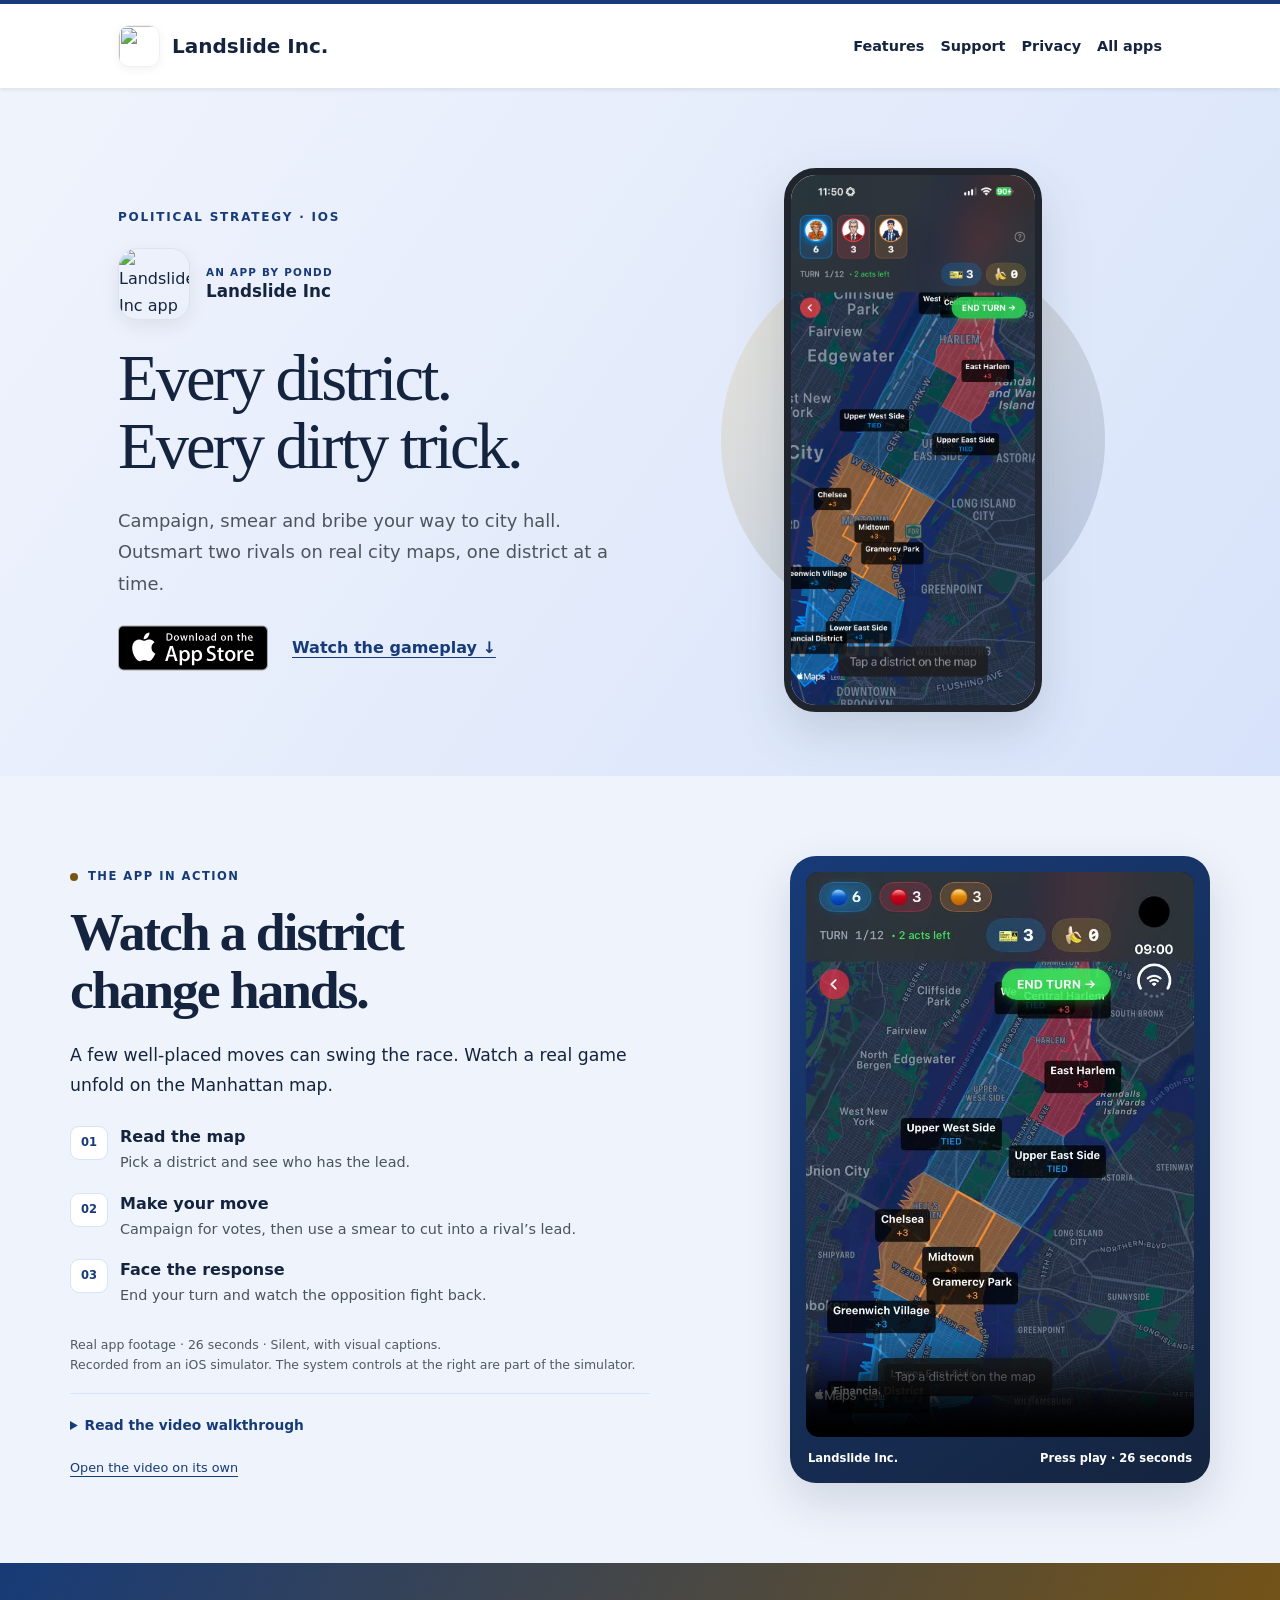
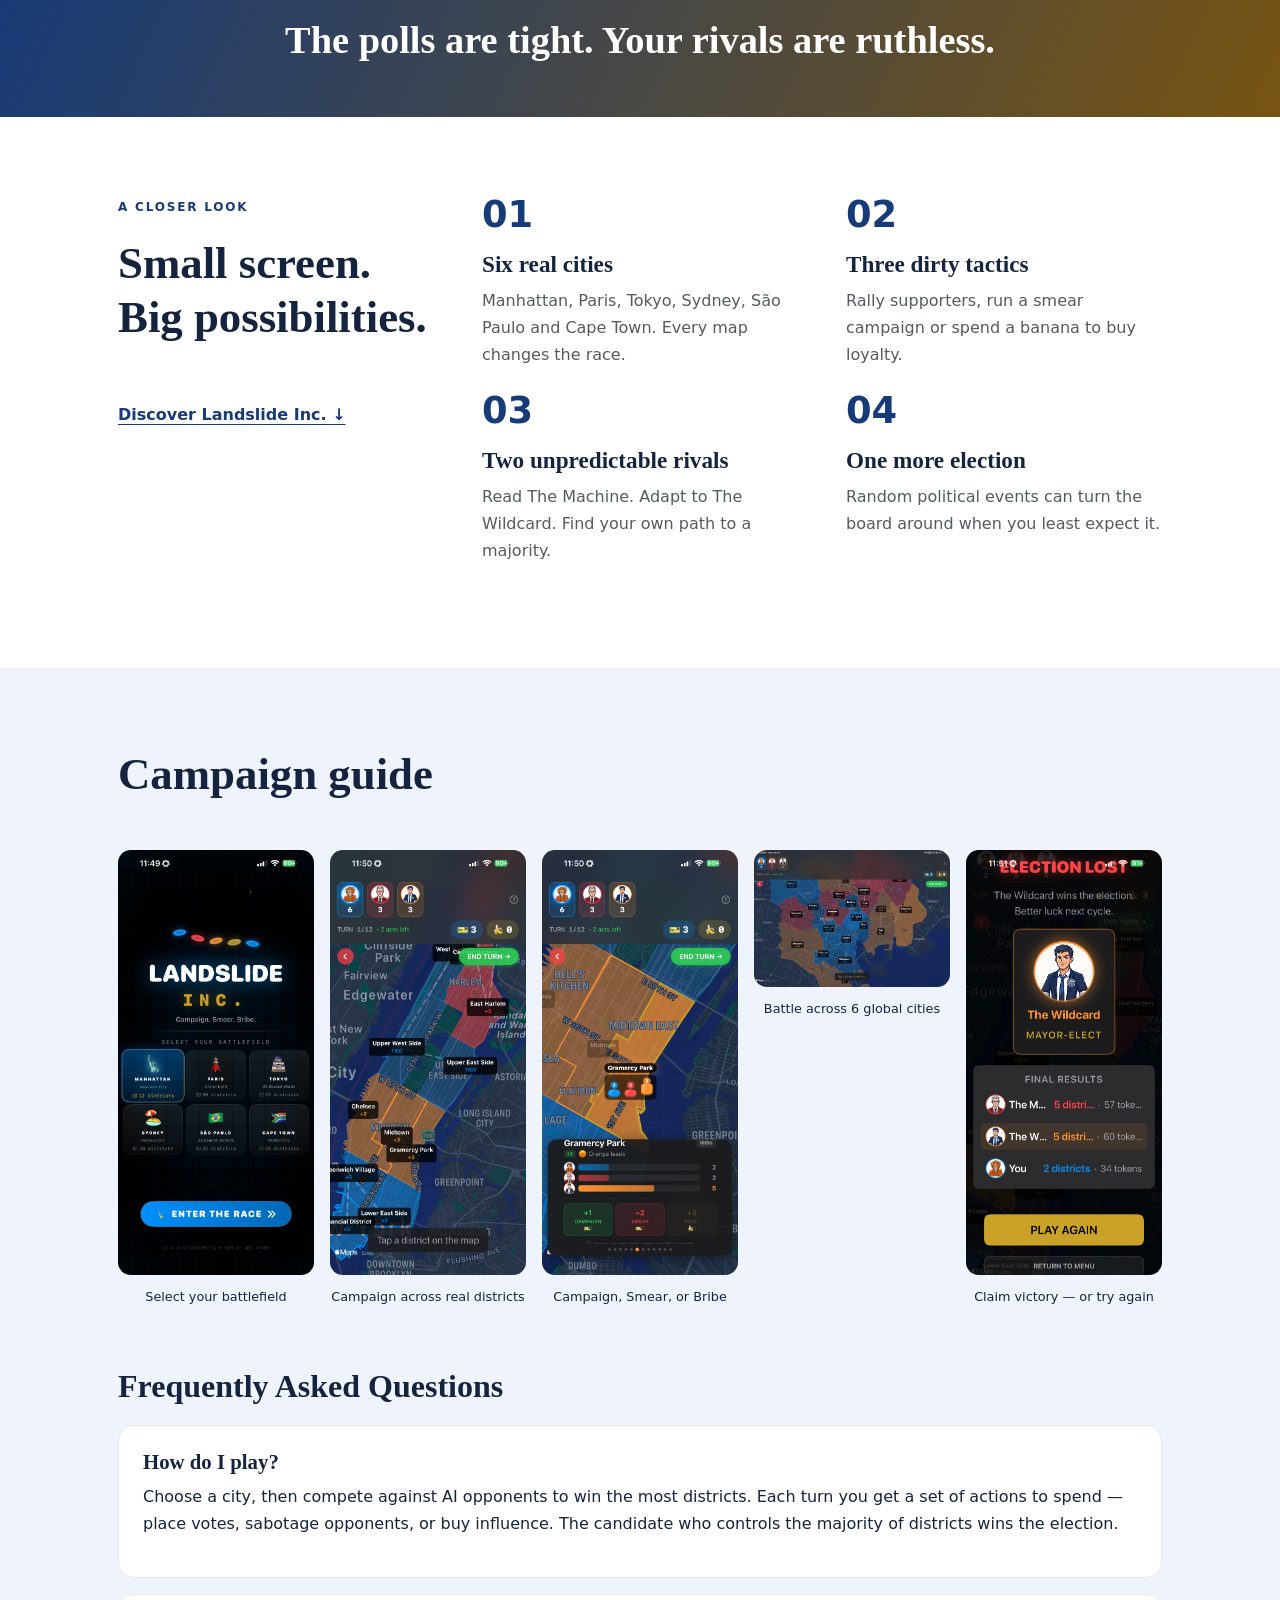
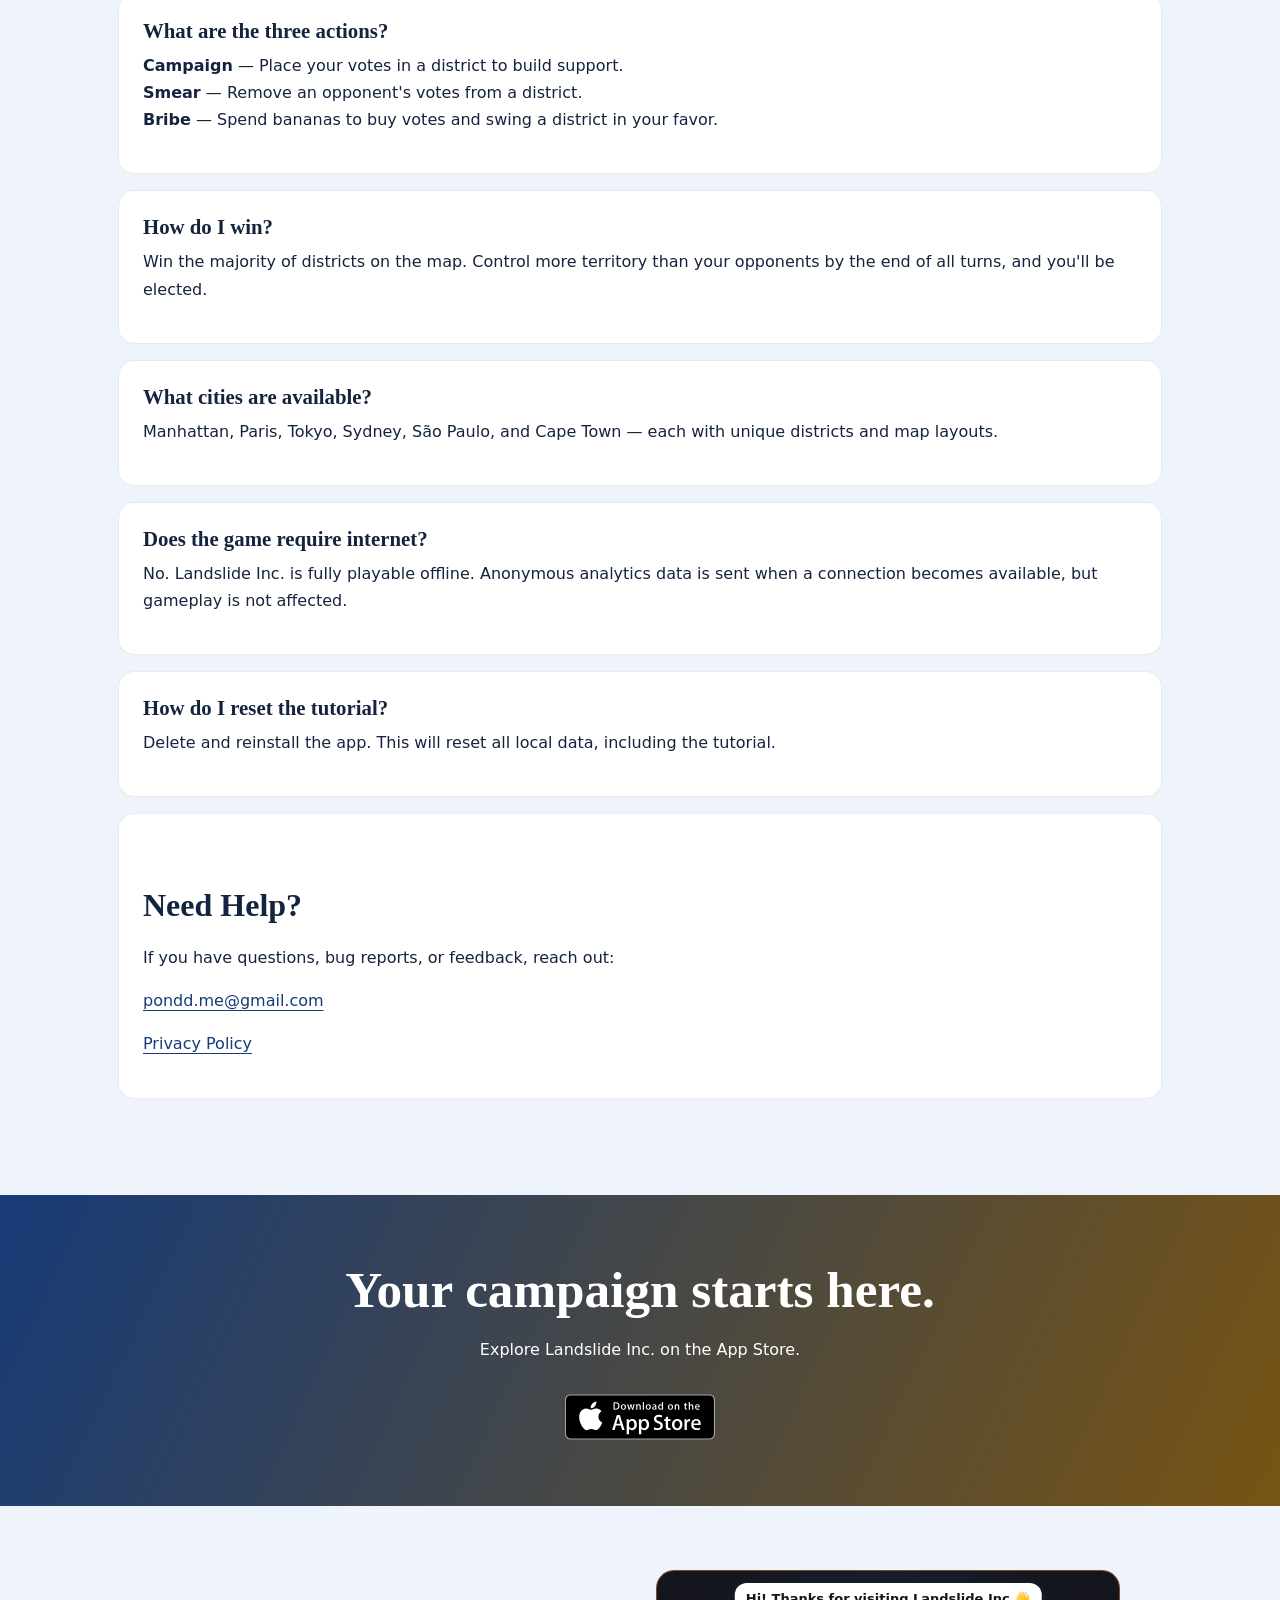
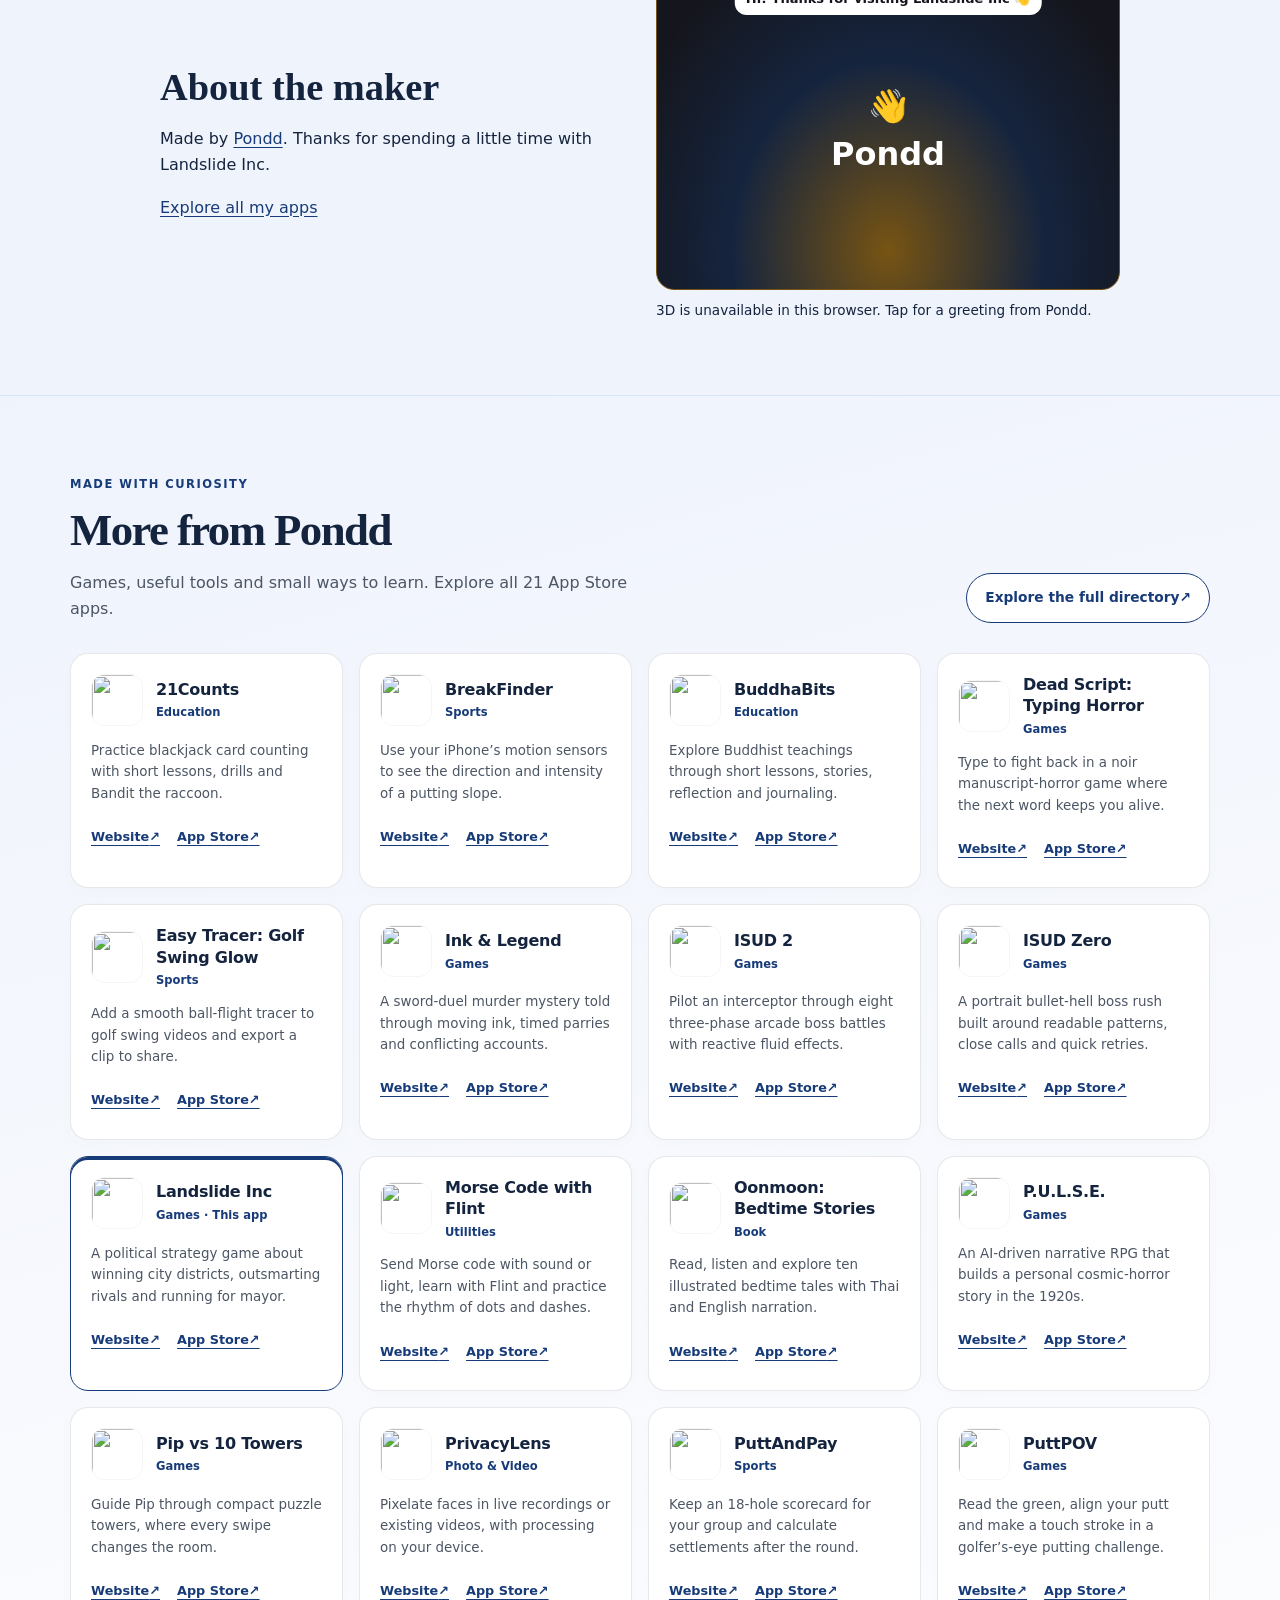
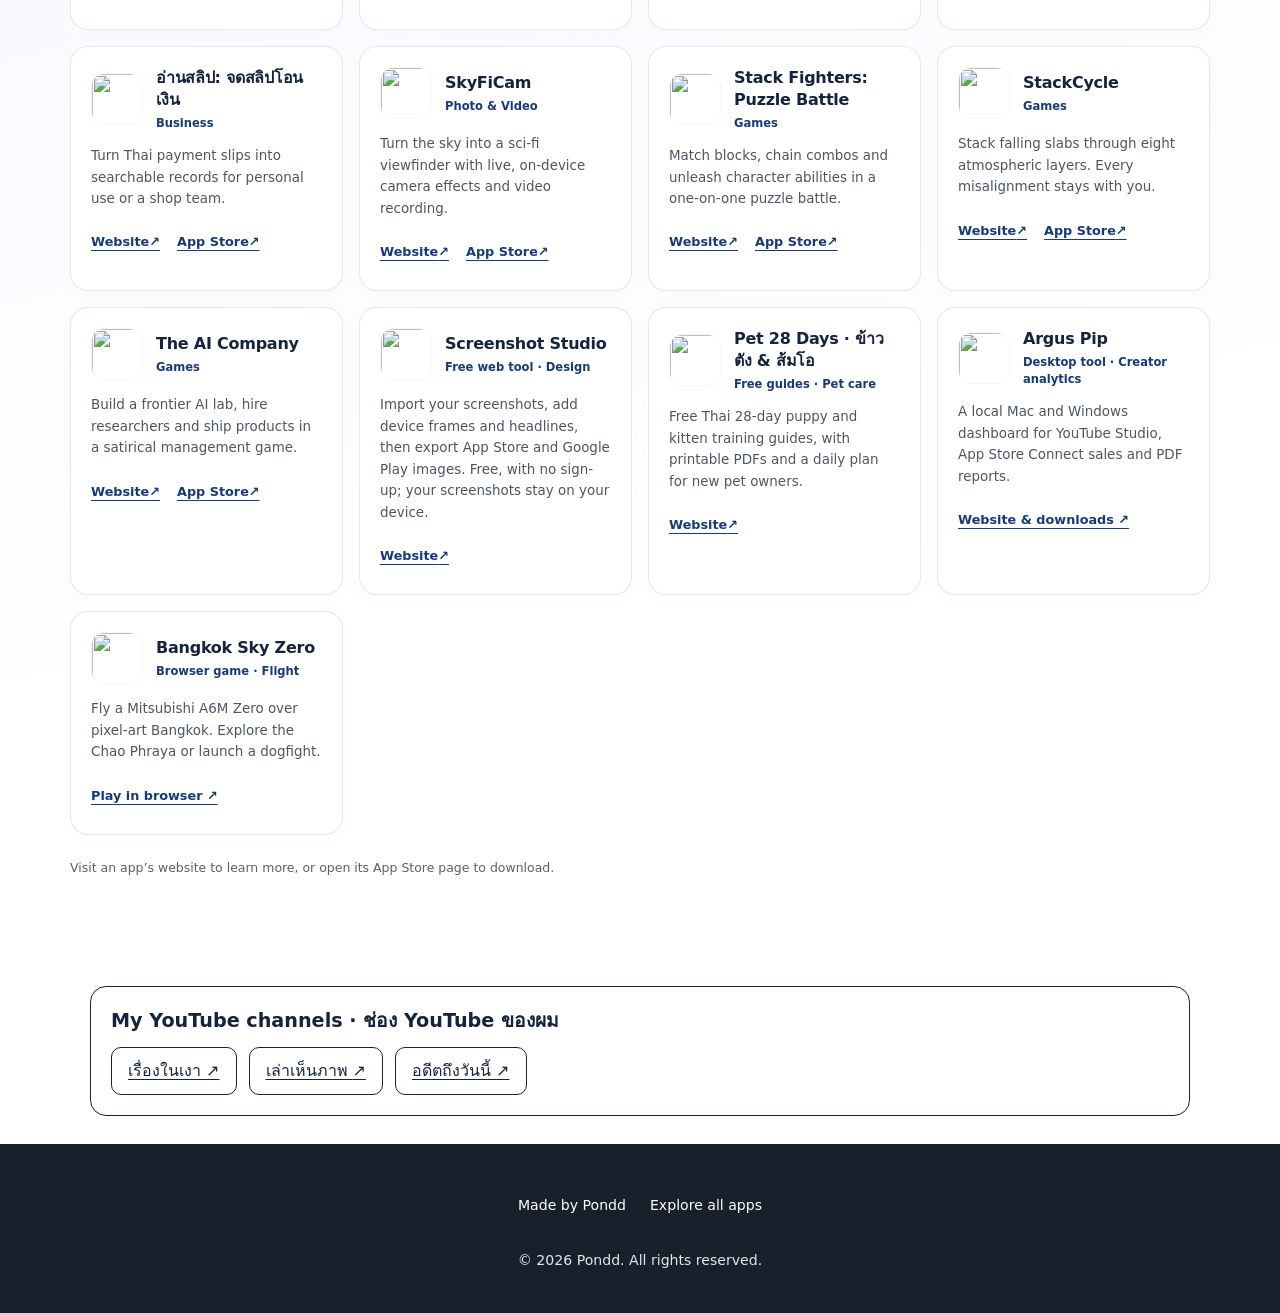
==== commit f3c86716: "Link collection to Argus Pip website and add dancing Easter egg" ====
--- a/index.html
+++ b/index.html
@@ -101,7 +101,7 @@
 <section class="pondd-about" id="about" data-pondd-character data-character-locale="en" aria-label="About the maker"><div class="pondd-about-inner"><div><h2>About the maker</h2><p>Made by <a href="https://pond1982.github.io/Pondd-Page/">Pondd</a>. Thanks for spending a little time with Landslide Inc.</p><p><a href="https://pond1982.github.io/Pondd-Page/index.html#apps">Explore all my apps</a></p></div><div><button class="pondd-character-stage" type="button" aria-label="Change Pondd’s dance" aria-describedby="pondd-character-hint"><span class="pondd-character-fallback" aria-hidden="true">👋<br>Pondd</span><span class="bubble" role="status" aria-live="polite">Hi! Thanks for visiting Landslide Inc 👋</span></button><p class="pondd-character-hint" id="pondd-character-hint">Tap the character or press Enter to change the dance.</p><button class="pondd-character-pause" type="button" aria-pressed="false" hidden>Pause dancing</button><noscript><p>The 3D Easter egg needs JavaScript. You can still explore the rest of the site.</p></noscript></div></div><script type="application/json" class="pondd-character-lines">["Hi! Thanks for visiting Landslide Inc 👋", "Tap me to change the dance!", "ขอบคุณที่แวะมาครับ 🙏", "A little dance between big decisions.", "Like it? Explore my other apps ♥", "One more spin!"]</script></section>
 <!-- Pondd character end -->
 <!-- APP FAMILY START -->
-<section class="app-family" id="more-apps" aria-labelledby="app-family-title"><div class="app-family-inner"><div class="app-family-heading"><div><p class="app-family-kicker">Made with curiosity</p><h2 id="app-family-title">More from Pondd</h2><p class="app-family-intro">Games, useful tools and small ways to learn. Explore all 21 App Store apps.</p></div><a class="app-family-directory" href="https://pond1982.github.io/Pondd-Page/apps.html">Explore the full directory <span aria-hidden="true">↗</span></a></div><ul class="app-family-list" role="list"><li class="app-family-item" data-app-id="6763789288"><article aria-labelledby="family-6763789288"><div class="app-family-card-top"><img class="app-family-icon" src="https://pond1982.github.io/Pondd-Page/assets/app-icons/6763789288.webp" width="52" height="52" alt="" decoding="async" loading="lazy"><div><h3 id="family-6763789288">21Counts</h3><p class="app-family-meta">Education</p></div></div><p class="app-family-summary" lang="en">Practice blackjack card counting with short lessons, drills and Bandit the raccoon.</p><div class="app-family-links"><a href="https://pond1982.github.io/21Counts-Web/" aria-label="21Counts website">Website <span aria-hidden="true">↗</span></a><a href="https://apps.apple.com/gb/app/21counts/id6763789288" aria-label="21Counts on the App Store">App Store <span aria-hidden="true">↗</span></a></div></article></li><li class="app-family-item" data-app-id="6752389773"><article aria-labelledby="family-6752389773"><div class="app-family-card-top"><img class="app-family-icon" src="https://pond1982.github.io/Pondd-Page/assets/app-icons/6752389773.webp" width="52" height="52" alt="" decoding="async" loading="lazy"><div><h3 id="family-6752389773">BreakFinder</h3><p class="app-family-meta">Sports</p></div></div><p class="app-family-summary" lang="en">Use your iPhone’s motion sensors to see the direction and intensity of a putting slope.</p><div class="app-family-links"><a href="https://breakfinderweb.pages.dev/" aria-label="BreakFinder website">Website <span aria-hidden="true">↗</span></a><a href="https://apps.apple.com/gb/app/breakfinder/id6752389773" aria-label="BreakFinder on the App Store">App Store <span aria-hidden="true">↗</span></a></div></article></li><li class="app-family-item" data-app-id="6764710521"><article aria-labelledby="family-6764710521"><div class="app-family-card-top"><img class="app-family-icon" src="https://pond1982.github.io/Pondd-Page/assets/app-icons/6764710521.webp" width="52" height="52" alt="" decoding="async" loading="lazy"><div><h3 id="family-6764710521">BuddhaBits</h3><p class="app-family-meta">Education</p></div></div><p class="app-family-summary" lang="en">Explore Buddhist teachings through short lessons, stories, reflection and journaling.</p><div class="app-family-links"><a href="https://pond1982.github.io/BuddhaBits-web/index.html" aria-label="BuddhaBits website">Website <span aria-hidden="true">↗</span></a><a href="https://apps.apple.com/gb/app/buddhabits/id6764710521" aria-label="BuddhaBits on the App Store">App Store <span aria-hidden="true">↗</span></a></div></article></li><li class="app-family-item" data-app-id="6775353218"><article aria-labelledby="family-6775353218"><div class="app-family-card-top"><img class="app-family-icon" src="https://pond1982.github.io/Pondd-Page/assets/app-icons/6775353218.webp" width="52" height="52" alt="" decoding="async" loading="lazy"><div><h3 id="family-6775353218">Dead Script: Typing Horror</h3><p class="app-family-meta">Games</p></div></div><p class="app-family-summary" lang="en">Type to fight back in a noir manuscript-horror game where the next word keeps you alive.</p><div class="app-family-links"><a href="https://pond1982.github.io/iosdeadscriptweb/index.html" aria-label="Dead Script: Typing Horror website">Website <span aria-hidden="true">↗</span></a><a href="https://apps.apple.com/gb/app/dead-script-typing-horror/id6775353218" aria-label="Dead Script: Typing Horror on the App Store">App Store <span aria-hidden="true">↗</span></a></div></article></li><li class="app-family-item" data-app-id="6753145486"><article aria-labelledby="family-6753145486"><div class="app-family-card-top"><img class="app-family-icon" src="https://pond1982.github.io/Pondd-Page/assets/app-icons/6753145486.webp" width="52" height="52" alt="" decoding="async" loading="lazy"><div><h3 id="family-6753145486">Easy Tracer: Golf Swing Glow</h3><p class="app-family-meta">Sports</p></div></div><p class="app-family-summary" lang="en">Add a smooth ball-flight tracer to golf swing videos and export a clip to share.</p><div class="app-family-links"><a href="https://easy-tracer-web.pages.dev/" aria-label="Easy Tracer: Golf Swing Glow website">Website <span aria-hidden="true">↗</span></a><a href="https://apps.apple.com/gb/app/easy-tracer-golf-swing-glow/id6753145486" aria-label="Easy Tracer: Golf Swing Glow on the App Store">App Store <span aria-hidden="true">↗</span></a></div></article></li><li class="app-family-item" data-app-id="6830747339"><article aria-labelledby="family-6830747339"><div class="app-family-card-top"><img class="app-family-icon" src="https://pond1982.github.io/Pondd-Page/assets/app-icons/6830747339.webp" width="52" height="52" alt="" decoding="async" loading="lazy"><div><h3 id="family-6830747339">Ink &amp; Legend</h3><p class="app-family-meta">Games</p></div></div><p class="app-family-summary" lang="en">A sword-duel murder mystery told through moving ink, timed parries and conflicting accounts.</p><div class="app-family-links"><a href="https://pond1982.github.io/ink-and-legend-site/" aria-label="Ink &amp; Legend website">Website <span aria-hidden="true">↗</span></a><a href="https://apps.apple.com/gb/app/ink-legend/id6830747339" aria-label="Ink &amp; Legend on the App Store">App Store <span aria-hidden="true">↗</span></a></div></article></li><li class="app-family-item" data-app-id="6824559010"><article aria-labelledby="family-6824559010"><div class="app-family-card-top"><img class="app-family-icon" src="https://pond1982.github.io/Pondd-Page/assets/app-icons/6824559010.webp" width="52" height="52" alt="" decoding="async" loading="lazy"><div><h3 id="family-6824559010">ISUD 2</h3><p class="app-family-meta">Games</p></div></div><p class="app-family-summary" lang="en">Pilot an interceptor through eight three-phase arcade boss battles with reactive fluid effects.</p><div class="app-family-links"><a href="https://pond1982.github.io/ISUD-Website/isud2-support.html" aria-label="ISUD 2 website">Website <span aria-hidden="true">↗</span></a><a href="https://apps.apple.com/gb/app/isud-2/id6824559010" aria-label="ISUD 2 on the App Store">App Store <span aria-hidden="true">↗</span></a></div></article></li><li class="app-family-item" data-app-id="6765926399"><article aria-labelledby="family-6765926399"><div class="app-family-card-top"><img class="app-family-icon" src="https://pond1982.github.io/Pondd-Page/assets/app-icons/6765926399.webp" width="52" height="52" alt="" decoding="async" loading="lazy"><div><h3 id="family-6765926399">ISUD Zero</h3><p class="app-family-meta">Games</p></div></div><p class="app-family-summary" lang="en">A portrait bullet-hell boss rush built around readable patterns, close calls and quick retries.</p><div class="app-family-links"><a href="https://pond1982.github.io/ISUD-Website/" aria-label="ISUD Zero website">Website <span aria-hidden="true">↗</span></a><a href="https://apps.apple.com/gb/app/isud-zero/id6765926399" aria-label="ISUD Zero on the App Store">App Store <span aria-hidden="true">↗</span></a></div></article></li><li class="app-family-item is-current" data-app-id="6761601860"><article aria-labelledby="family-6761601860"><div class="app-family-card-top"><img class="app-family-icon" src="https://pond1982.github.io/Pondd-Page/assets/app-icons/6761601860.webp" width="52" height="52" alt="" decoding="async" loading="lazy"><div><h3 id="family-6761601860">Landslide Inc</h3><p class="app-family-meta">Games · This app</p></div></div><p class="app-family-summary" lang="en">A political strategy game about winning city districts, outsmarting rivals and running for mayor.</p><div class="app-family-links"><a href="https://pond1982.github.io/Landslide-Web/index.html" aria-label="Landslide Inc website">Website <span aria-hidden="true">↗</span></a><a href="https://apps.apple.com/gb/app/landslide-inc/id6761601860" aria-label="Landslide Inc on the App Store">App Store <span aria-hidden="true">↗</span></a></div></article></li><li class="app-family-item" data-app-id="6818069855"><article aria-labelledby="family-6818069855"><div class="app-family-card-top"><img class="app-family-icon" src="https://pond1982.github.io/Pondd-Page/assets/app-icons/6818069855.webp" width="52" height="52" alt="" decoding="async" loading="lazy"><div><h3 id="family-6818069855">Morse Code with Flint</h3><p class="app-family-meta">Utilities</p></div></div><p class="app-family-summary" lang="en">Send Morse code with sound or light, learn with Flint and practice the rhythm of dots and dashes.</p><div class="app-family-links"><a href="https://pond1982.github.io/Morse-Support-Site/" aria-label="Morse Code with Flint website">Website <span aria-hidden="true">↗</span></a><a href="https://apps.apple.com/gb/app/morse-code-with-flint/id6818069855" aria-label="Morse Code with Flint on the App Store">App Store <span aria-hidden="true">↗</span></a></div></article></li><li class="app-family-item" data-app-id="6821338637"><article aria-labelledby="family-6821338637"><div class="app-family-card-top"><img class="app-family-icon" src="https://pond1982.github.io/Pondd-Page/assets/app-icons/6821338637.webp" width="52" height="52" alt="" decoding="async" loading="lazy"><div><h3 id="family-6821338637">Oonmoon: Bedtime Stories</h3><p class="app-family-meta">Book</p></div></div><p class="app-family-summary" lang="en">Read, listen and explore ten illustrated bedtime tales with Thai and English narration.</p><div class="app-family-links"><a href="https://pond1982.github.io/Oonmoon-Website/en/" aria-label="Oonmoon: Bedtime Stories website">Website <span aria-hidden="true">↗</span></a><a href="https://apps.apple.com/gb/app/oonmoon-bedtime-stories/id6821338637" aria-label="Oonmoon: Bedtime Stories on the App Store">App Store <span aria-hidden="true">↗</span></a></div></article></li><li class="app-family-item" data-app-id="6762054116"><article aria-labelledby="family-6762054116"><div class="app-family-card-top"><img class="app-family-icon" src="https://pond1982.github.io/Pondd-Page/assets/app-icons/6762054116.webp" width="52" height="52" alt="" decoding="async" loading="lazy"><div><h3 id="family-6762054116">P.U.L.S.E.</h3><p class="app-family-meta">Games</p></div></div><p class="app-family-summary" lang="en">An AI-driven narrative RPG that builds a personal cosmic-horror story in the 1920s.</p><div class="app-family-links"><a href="https://pulse-web-5vx.pages.dev/" aria-label="P.U.L.S.E. website">Website <span aria-hidden="true">↗</span></a><a href="https://apps.apple.com/gb/app/p-u-l-s-e/id6762054116" aria-label="P.U.L.S.E. on the App Store">App Store <span aria-hidden="true">↗</span></a></div></article></li><li class="app-family-item" data-app-id="6766553847"><article aria-labelledby="family-6766553847"><div class="app-family-card-top"><img class="app-family-icon" src="https://pond1982.github.io/Pondd-Page/assets/app-icons/6766553847.webp" width="52" height="52" alt="" decoding="async" loading="lazy"><div><h3 id="family-6766553847">Pip vs 10 Towers</h3><p class="app-family-meta">Games</p></div></div><p class="app-family-summary" lang="en">Guide Pip through compact puzzle towers, where every swipe changes the room.</p><div class="app-family-links"><a href="https://pond1982.github.io/StepBlade-Website/index.html" aria-label="Pip vs 10 Towers website">Website <span aria-hidden="true">↗</span></a><a href="https://apps.apple.com/gb/app/pip-vs-10-towers/id6766553847" aria-label="Pip vs 10 Towers on the App Store">App Store <span aria-hidden="true">↗</span></a></div></article></li><li class="app-family-item" data-app-id="6752596764"><article aria-labelledby="family-6752596764"><div class="app-family-card-top"><img class="app-family-icon" src="https://pond1982.github.io/Pondd-Page/assets/app-icons/6752596764.webp" width="52" height="52" alt="" decoding="async" loading="lazy"><div><h3 id="family-6752596764">PrivacyLens</h3><p class="app-family-meta">Photo &amp; Video</p></div></div><p class="app-family-summary" lang="en">Pixelate faces in live recordings or existing videos, with processing on your device.</p><div class="app-family-links"><a href="https://privacylensweb.pages.dev/" aria-label="PrivacyLens website">Website <span aria-hidden="true">↗</span></a><a href="https://apps.apple.com/gb/app/privacylens/id6752596764" aria-label="PrivacyLens on the App Store">App Store <span aria-hidden="true">↗</span></a></div></article></li><li class="app-family-item" data-app-id="6752640120"><article aria-labelledby="family-6752640120"><div class="app-family-card-top"><img class="app-family-icon" src="https://pond1982.github.io/Pondd-Page/assets/app-icons/6752640120.webp" width="52" height="52" alt="" decoding="async" loading="lazy"><div><h3 id="family-6752640120">PuttAndPay</h3><p class="app-family-meta">Sports</p></div></div><p class="app-family-summary" lang="en">Keep an 18-hole scorecard for your group and calculate settlements after the round.</p><div class="app-family-links"><a href="https://puttandpayweb.pages.dev/" aria-label="PuttAndPay website">Website <span aria-hidden="true">↗</span></a><a href="https://apps.apple.com/gb/app/puttandpay/id6752640120" aria-label="PuttAndPay on the App Store">App Store <span aria-hidden="true">↗</span></a></div></article></li><li class="app-family-item" data-app-id="6771718899"><article aria-labelledby="family-6771718899"><div class="app-family-card-top"><img class="app-family-icon" src="https://pond1982.github.io/Pondd-Page/assets/app-icons/6771718899.webp" width="52" height="52" alt="" decoding="async" loading="lazy"><div><h3 id="family-6771718899">PuttPOV</h3><p class="app-family-meta">Games</p></div></div><p class="app-family-summary" lang="en">Read the green, align your putt and make a touch stroke in a golfer’s-eye putting challenge.</p><div class="app-family-links"><a href="https://pond1982.github.io/PuttPOV-Website/" aria-label="PuttPOV website">Website <span aria-hidden="true">↗</span></a><a href="https://apps.apple.com/gb/app/puttpov/id6771718899" aria-label="PuttPOV on the App Store">App Store <span aria-hidden="true">↗</span></a></div></article></li><li class="app-family-item" data-app-id="6765605900"><article aria-labelledby="family-6765605900"><div class="app-family-card-top"><img class="app-family-icon" src="https://pond1982.github.io/Pondd-Page/assets/app-icons/6765605900.webp" width="52" height="52" alt="" decoding="async" loading="lazy"><div><h3 id="family-6765605900">อ่านสลิป: จดสลิปโอนเงิน</h3><p class="app-family-meta">Business</p></div></div><p class="app-family-summary" lang="en">Turn Thai payment slips into searchable records for personal use or a shop team.</p><div class="app-family-links"><a href="https://pond1982.github.io/ReadSlipWebsite/index.html" aria-label="อ่านสลิป: จดสลิปโอนเงิน website">Website <span aria-hidden="true">↗</span></a><a href="https://apps.apple.com/gb/app/%E0%B8%AD-%E0%B8%B2%E0%B8%99%E0%B8%AA%E0%B8%A5-%E0%B8%9B-%E0%B8%88%E0%B8%94%E0%B8%AA%E0%B8%A5-%E0%B8%9B%E0%B9%82%E0%B8%AD%E0%B8%99%E0%B9%80%E0%B8%87-%E0%B8%99/id6765605900" aria-label="อ่านสลิป: จดสลิปโอนเงิน on the App Store">App Store <span aria-hidden="true">↗</span></a></div></article></li><li class="app-family-item" data-app-id="6773614646"><article aria-labelledby="family-6773614646"><div class="app-family-card-top"><img class="app-family-icon" src="https://pond1982.github.io/Pondd-Page/assets/app-icons/6773614646.webp" width="52" height="52" alt="" decoding="async" loading="lazy"><div><h3 id="family-6773614646">SkyFiCam</h3><p class="app-family-meta">Photo &amp; Video</p></div></div><p class="app-family-summary" lang="en">Turn the sky into a sci-fi viewfinder with live, on-device camera effects and video recording.</p><div class="app-family-links"><a href="https://pond1982.github.io/SkyFiWeb/" aria-label="SkyFiCam website">Website <span aria-hidden="true">↗</span></a><a href="https://apps.apple.com/gb/app/skyficam/id6773614646" aria-label="SkyFiCam on the App Store">App Store <span aria-hidden="true">↗</span></a></div></article></li><li class="app-family-item" data-app-id="6762288266"><article aria-labelledby="family-6762288266"><div class="app-family-card-top"><img class="app-family-icon" src="https://pond1982.github.io/Pondd-Page/assets/app-icons/6762288266.webp" width="52" height="52" alt="" decoding="async" loading="lazy"><div><h3 id="family-6762288266">Stack Fighters: Puzzle Battle</h3><p class="app-family-meta">Games</p></div></div><p class="app-family-summary" lang="en">Match blocks, chain combos and unleash character abilities in a one-on-one puzzle battle.</p><div class="app-family-links"><a href="https://pond1982.github.io/stackfighters-site/index.html" aria-label="Stack Fighters: Puzzle Battle website">Website <span aria-hidden="true">↗</span></a><a href="https://apps.apple.com/gb/app/stack-fighters-puzzle-battle/id6762288266" aria-label="Stack Fighters: Puzzle Battle on the App Store">App Store <span aria-hidden="true">↗</span></a></div></article></li><li class="app-family-item" data-app-id="6764340971"><article aria-labelledby="family-6764340971"><div class="app-family-card-top"><img class="app-family-icon" src="https://pond1982.github.io/Pondd-Page/assets/app-icons/6764340971.webp" width="52" height="52" alt="" decoding="async" loading="lazy"><div><h3 id="family-6764340971">StackCycle</h3><p class="app-family-meta">Games</p></div></div><p class="app-family-summary" lang="en">Stack falling slabs through eight atmospheric layers. Every misalignment stays with you.</p><div class="app-family-links"><a href="https://pond1982.github.io/stackcycle---web/" aria-label="StackCycle website">Website <span aria-hidden="true">↗</span></a><a href="https://apps.apple.com/gb/app/stackcycle/id6764340971" aria-label="StackCycle on the App Store">App Store <span aria-hidden="true">↗</span></a></div></article></li><li class="app-family-item" data-app-id="6777710816"><article aria-labelledby="family-6777710816"><div class="app-family-card-top"><img class="app-family-icon" src="https://pond1982.github.io/Pondd-Page/assets/app-icons/6777710816.webp" width="52" height="52" alt="" decoding="async" loading="lazy"><div><h3 id="family-6777710816">The AI Company</h3><p class="app-family-meta">Games</p></div></div><p class="app-family-summary" lang="en">Build a frontier AI lab, hire researchers and ship products in a satirical management game.</p><div class="app-family-links"><a href="https://pond1982.github.io/TheAiCompanyWeb/" aria-label="The AI Company website">Website <span aria-hidden="true">↗</span></a><a href="https://apps.apple.com/gb/app/the-ai-company/id6777710816" aria-label="The AI Company on the App Store">App Store <span aria-hidden="true">↗</span></a></div></article></li><li class="app-family-item" data-app-id="screenshot-studio"><article aria-labelledby="family-screenshot-studio"><div class="app-family-card-top"><img class="app-family-icon" src="https://pond1982.github.io/Pondd-Page/assets/app-icons/screenshot-studio.svg" width="52" height="52" alt="" decoding="async" loading="lazy"><div><h3 id="family-screenshot-studio">Screenshot Studio</h3><p class="app-family-meta">Free web tool · Design</p></div></div><p class="app-family-summary" lang="en">Import your screenshots, add device frames and headlines, then export App Store and Google Play images. Free, with no sign-up; your screenshots stay on your device.</p><div class="app-family-links"><a href="https://pond1982.github.io/screenshot-studio/">Website <span aria-hidden="true">↗</span></a></div></article></li><li class="app-family-item" data-app-id="pet-28-days"><article aria-labelledby="family-pet-28-days"><div class="app-family-card-top"><img class="app-family-icon" src="https://pond1982.github.io/Pondd-Page/assets/app-icons/pet-28-days.png" width="52" height="52" alt="" decoding="async" loading="lazy"><div><h3 id="family-pet-28-days">Pet 28 Days · ข้าวตัง &amp; ส้มโอ</h3><p class="app-family-meta">Free guides · Pet care</p></div></div><p class="app-family-summary" lang="en">Free Thai 28-day puppy and kitten training guides, with printable PDFs and a daily plan for new pet owners.</p><div class="app-family-links"><a href="https://pond1982.github.io/pet-28-days/">Website <span aria-hidden="true">↗</span></a></div></article></li><li class="app-family-item" data-app-id="creator-dashboard-desktop"><article aria-labelledby="family-creator-dashboard-desktop"><div class="app-family-card-top"><img class="app-family-icon" src="https://pond1982.github.io/Pondd-Page/assets/app-icons/creator-dashboard.png" width="52" height="52" alt="" loading="lazy"><div><h3 id="family-creator-dashboard-desktop">Argus Pip</h3><p class="app-family-meta">Desktop tool · Creator analytics</p></div></div><p class="app-family-summary">A local Mac and Windows dashboard for YouTube Studio, App Store Connect sales and PDF reports.</p><div class="app-family-links"><a href="https://github.com/pond1982/creator-dashboard-desktop">Project &amp; downloads ↗</a></div></article></li><li class="app-family-item" data-app-id="bangkok-sky-zero"><article aria-labelledby="family-bangkok-sky-zero"><div class="app-family-card-top"><img class="app-family-icon" src="https://pond1982.github.io/Pondd-Page/assets/app-icons/bangkok-sky-zero.png" width="52" height="52" alt="" loading="lazy"><div><h3 id="family-bangkok-sky-zero">Bangkok Sky Zero</h3><p class="app-family-meta">Browser game · Flight</p></div></div><p class="app-family-summary">Fly a Mitsubishi A6M Zero over pixel-art Bangkok. Explore the Chao Phraya or launch a dogfight.</p><div class="app-family-links"><a href="https://pond1982.github.io/bangkok-sky-zero/">Play in browser ↗</a></div></article></li></ul><p class="app-family-note">Visit an app’s website to learn more, or open its App Store page to download.</p></div></section>
+<section class="app-family" id="more-apps" aria-labelledby="app-family-title"><div class="app-family-inner"><div class="app-family-heading"><div><p class="app-family-kicker">Made with curiosity</p><h2 id="app-family-title">More from Pondd</h2><p class="app-family-intro">Games, useful tools and small ways to learn. Explore all 21 App Store apps.</p></div><a class="app-family-directory" href="https://pond1982.github.io/Pondd-Page/apps.html">Explore the full directory <span aria-hidden="true">↗</span></a></div><ul class="app-family-list" role="list"><li class="app-family-item" data-app-id="6763789288"><article aria-labelledby="family-6763789288"><div class="app-family-card-top"><img class="app-family-icon" src="https://pond1982.github.io/Pondd-Page/assets/app-icons/6763789288.webp" width="52" height="52" alt="" decoding="async" loading="lazy"><div><h3 id="family-6763789288">21Counts</h3><p class="app-family-meta">Education</p></div></div><p class="app-family-summary" lang="en">Practice blackjack card counting with short lessons, drills and Bandit the raccoon.</p><div class="app-family-links"><a href="https://pond1982.github.io/21Counts-Web/" aria-label="21Counts website">Website <span aria-hidden="true">↗</span></a><a href="https://apps.apple.com/gb/app/21counts/id6763789288" aria-label="21Counts on the App Store">App Store <span aria-hidden="true">↗</span></a></div></article></li><li class="app-family-item" data-app-id="6752389773"><article aria-labelledby="family-6752389773"><div class="app-family-card-top"><img class="app-family-icon" src="https://pond1982.github.io/Pondd-Page/assets/app-icons/6752389773.webp" width="52" height="52" alt="" decoding="async" loading="lazy"><div><h3 id="family-6752389773">BreakFinder</h3><p class="app-family-meta">Sports</p></div></div><p class="app-family-summary" lang="en">Use your iPhone’s motion sensors to see the direction and intensity of a putting slope.</p><div class="app-family-links"><a href="https://breakfinderweb.pages.dev/" aria-label="BreakFinder website">Website <span aria-hidden="true">↗</span></a><a href="https://apps.apple.com/gb/app/breakfinder/id6752389773" aria-label="BreakFinder on the App Store">App Store <span aria-hidden="true">↗</span></a></div></article></li><li class="app-family-item" data-app-id="6764710521"><article aria-labelledby="family-6764710521"><div class="app-family-card-top"><img class="app-family-icon" src="https://pond1982.github.io/Pondd-Page/assets/app-icons/6764710521.webp" width="52" height="52" alt="" decoding="async" loading="lazy"><div><h3 id="family-6764710521">BuddhaBits</h3><p class="app-family-meta">Education</p></div></div><p class="app-family-summary" lang="en">Explore Buddhist teachings through short lessons, stories, reflection and journaling.</p><div class="app-family-links"><a href="https://pond1982.github.io/BuddhaBits-web/index.html" aria-label="BuddhaBits website">Website <span aria-hidden="true">↗</span></a><a href="https://apps.apple.com/gb/app/buddhabits/id6764710521" aria-label="BuddhaBits on the App Store">App Store <span aria-hidden="true">↗</span></a></div></article></li><li class="app-family-item" data-app-id="6775353218"><article aria-labelledby="family-6775353218"><div class="app-family-card-top"><img class="app-family-icon" src="https://pond1982.github.io/Pondd-Page/assets/app-icons/6775353218.webp" width="52" height="52" alt="" decoding="async" loading="lazy"><div><h3 id="family-6775353218">Dead Script: Typing Horror</h3><p class="app-family-meta">Games</p></div></div><p class="app-family-summary" lang="en">Type to fight back in a noir manuscript-horror game where the next word keeps you alive.</p><div class="app-family-links"><a href="https://pond1982.github.io/iosdeadscriptweb/index.html" aria-label="Dead Script: Typing Horror website">Website <span aria-hidden="true">↗</span></a><a href="https://apps.apple.com/gb/app/dead-script-typing-horror/id6775353218" aria-label="Dead Script: Typing Horror on the App Store">App Store <span aria-hidden="true">↗</span></a></div></article></li><li class="app-family-item" data-app-id="6753145486"><article aria-labelledby="family-6753145486"><div class="app-family-card-top"><img class="app-family-icon" src="https://pond1982.github.io/Pondd-Page/assets/app-icons/6753145486.webp" width="52" height="52" alt="" decoding="async" loading="lazy"><div><h3 id="family-6753145486">Easy Tracer: Golf Swing Glow</h3><p class="app-family-meta">Sports</p></div></div><p class="app-family-summary" lang="en">Add a smooth ball-flight tracer to golf swing videos and export a clip to share.</p><div class="app-family-links"><a href="https://easy-tracer-web.pages.dev/" aria-label="Easy Tracer: Golf Swing Glow website">Website <span aria-hidden="true">↗</span></a><a href="https://apps.apple.com/gb/app/easy-tracer-golf-swing-glow/id6753145486" aria-label="Easy Tracer: Golf Swing Glow on the App Store">App Store <span aria-hidden="true">↗</span></a></div></article></li><li class="app-family-item" data-app-id="6830747339"><article aria-labelledby="family-6830747339"><div class="app-family-card-top"><img class="app-family-icon" src="https://pond1982.github.io/Pondd-Page/assets/app-icons/6830747339.webp" width="52" height="52" alt="" decoding="async" loading="lazy"><div><h3 id="family-6830747339">Ink &amp; Legend</h3><p class="app-family-meta">Games</p></div></div><p class="app-family-summary" lang="en">A sword-duel murder mystery told through moving ink, timed parries and conflicting accounts.</p><div class="app-family-links"><a href="https://pond1982.github.io/ink-and-legend-site/" aria-label="Ink &amp; Legend website">Website <span aria-hidden="true">↗</span></a><a href="https://apps.apple.com/gb/app/ink-legend/id6830747339" aria-label="Ink &amp; Legend on the App Store">App Store <span aria-hidden="true">↗</span></a></div></article></li><li class="app-family-item" data-app-id="6824559010"><article aria-labelledby="family-6824559010"><div class="app-family-card-top"><img class="app-family-icon" src="https://pond1982.github.io/Pondd-Page/assets/app-icons/6824559010.webp" width="52" height="52" alt="" decoding="async" loading="lazy"><div><h3 id="family-6824559010">ISUD 2</h3><p class="app-family-meta">Games</p></div></div><p class="app-family-summary" lang="en">Pilot an interceptor through eight three-phase arcade boss battles with reactive fluid effects.</p><div class="app-family-links"><a href="https://pond1982.github.io/ISUD-Website/isud2-support.html" aria-label="ISUD 2 website">Website <span aria-hidden="true">↗</span></a><a href="https://apps.apple.com/gb/app/isud-2/id6824559010" aria-label="ISUD 2 on the App Store">App Store <span aria-hidden="true">↗</span></a></div></article></li><li class="app-family-item" data-app-id="6765926399"><article aria-labelledby="family-6765926399"><div class="app-family-card-top"><img class="app-family-icon" src="https://pond1982.github.io/Pondd-Page/assets/app-icons/6765926399.webp" width="52" height="52" alt="" decoding="async" loading="lazy"><div><h3 id="family-6765926399">ISUD Zero</h3><p class="app-family-meta">Games</p></div></div><p class="app-family-summary" lang="en">A portrait bullet-hell boss rush built around readable patterns, close calls and quick retries.</p><div class="app-family-links"><a href="https://pond1982.github.io/ISUD-Website/" aria-label="ISUD Zero website">Website <span aria-hidden="true">↗</span></a><a href="https://apps.apple.com/gb/app/isud-zero/id6765926399" aria-label="ISUD Zero on the App Store">App Store <span aria-hidden="true">↗</span></a></div></article></li><li class="app-family-item is-current" data-app-id="6761601860"><article aria-labelledby="family-6761601860"><div class="app-family-card-top"><img class="app-family-icon" src="https://pond1982.github.io/Pondd-Page/assets/app-icons/6761601860.webp" width="52" height="52" alt="" decoding="async" loading="lazy"><div><h3 id="family-6761601860">Landslide Inc</h3><p class="app-family-meta">Games · This app</p></div></div><p class="app-family-summary" lang="en">A political strategy game about winning city districts, outsmarting rivals and running for mayor.</p><div class="app-family-links"><a href="https://pond1982.github.io/Landslide-Web/index.html" aria-label="Landslide Inc website">Website <span aria-hidden="true">↗</span></a><a href="https://apps.apple.com/gb/app/landslide-inc/id6761601860" aria-label="Landslide Inc on the App Store">App Store <span aria-hidden="true">↗</span></a></div></article></li><li class="app-family-item" data-app-id="6818069855"><article aria-labelledby="family-6818069855"><div class="app-family-card-top"><img class="app-family-icon" src="https://pond1982.github.io/Pondd-Page/assets/app-icons/6818069855.webp" width="52" height="52" alt="" decoding="async" loading="lazy"><div><h3 id="family-6818069855">Morse Code with Flint</h3><p class="app-family-meta">Utilities</p></div></div><p class="app-family-summary" lang="en">Send Morse code with sound or light, learn with Flint and practice the rhythm of dots and dashes.</p><div class="app-family-links"><a href="https://pond1982.github.io/Morse-Support-Site/" aria-label="Morse Code with Flint website">Website <span aria-hidden="true">↗</span></a><a href="https://apps.apple.com/gb/app/morse-code-with-flint/id6818069855" aria-label="Morse Code with Flint on the App Store">App Store <span aria-hidden="true">↗</span></a></div></article></li><li class="app-family-item" data-app-id="6821338637"><article aria-labelledby="family-6821338637"><div class="app-family-card-top"><img class="app-family-icon" src="https://pond1982.github.io/Pondd-Page/assets/app-icons/6821338637.webp" width="52" height="52" alt="" decoding="async" loading="lazy"><div><h3 id="family-6821338637">Oonmoon: Bedtime Stories</h3><p class="app-family-meta">Book</p></div></div><p class="app-family-summary" lang="en">Read, listen and explore ten illustrated bedtime tales with Thai and English narration.</p><div class="app-family-links"><a href="https://pond1982.github.io/Oonmoon-Website/en/" aria-label="Oonmoon: Bedtime Stories website">Website <span aria-hidden="true">↗</span></a><a href="https://apps.apple.com/gb/app/oonmoon-bedtime-stories/id6821338637" aria-label="Oonmoon: Bedtime Stories on the App Store">App Store <span aria-hidden="true">↗</span></a></div></article></li><li class="app-family-item" data-app-id="6762054116"><article aria-labelledby="family-6762054116"><div class="app-family-card-top"><img class="app-family-icon" src="https://pond1982.github.io/Pondd-Page/assets/app-icons/6762054116.webp" width="52" height="52" alt="" decoding="async" loading="lazy"><div><h3 id="family-6762054116">P.U.L.S.E.</h3><p class="app-family-meta">Games</p></div></div><p class="app-family-summary" lang="en">An AI-driven narrative RPG that builds a personal cosmic-horror story in the 1920s.</p><div class="app-family-links"><a href="https://pulse-web-5vx.pages.dev/" aria-label="P.U.L.S.E. website">Website <span aria-hidden="true">↗</span></a><a href="https://apps.apple.com/gb/app/p-u-l-s-e/id6762054116" aria-label="P.U.L.S.E. on the App Store">App Store <span aria-hidden="true">↗</span></a></div></article></li><li class="app-family-item" data-app-id="6766553847"><article aria-labelledby="family-6766553847"><div class="app-family-card-top"><img class="app-family-icon" src="https://pond1982.github.io/Pondd-Page/assets/app-icons/6766553847.webp" width="52" height="52" alt="" decoding="async" loading="lazy"><div><h3 id="family-6766553847">Pip vs 10 Towers</h3><p class="app-family-meta">Games</p></div></div><p class="app-family-summary" lang="en">Guide Pip through compact puzzle towers, where every swipe changes the room.</p><div class="app-family-links"><a href="https://pond1982.github.io/StepBlade-Website/index.html" aria-label="Pip vs 10 Towers website">Website <span aria-hidden="true">↗</span></a><a href="https://apps.apple.com/gb/app/pip-vs-10-towers/id6766553847" aria-label="Pip vs 10 Towers on the App Store">App Store <span aria-hidden="true">↗</span></a></div></article></li><li class="app-family-item" data-app-id="6752596764"><article aria-labelledby="family-6752596764"><div class="app-family-card-top"><img class="app-family-icon" src="https://pond1982.github.io/Pondd-Page/assets/app-icons/6752596764.webp" width="52" height="52" alt="" decoding="async" loading="lazy"><div><h3 id="family-6752596764">PrivacyLens</h3><p class="app-family-meta">Photo &amp; Video</p></div></div><p class="app-family-summary" lang="en">Pixelate faces in live recordings or existing videos, with processing on your device.</p><div class="app-family-links"><a href="https://privacylensweb.pages.dev/" aria-label="PrivacyLens website">Website <span aria-hidden="true">↗</span></a><a href="https://apps.apple.com/gb/app/privacylens/id6752596764" aria-label="PrivacyLens on the App Store">App Store <span aria-hidden="true">↗</span></a></div></article></li><li class="app-family-item" data-app-id="6752640120"><article aria-labelledby="family-6752640120"><div class="app-family-card-top"><img class="app-family-icon" src="https://pond1982.github.io/Pondd-Page/assets/app-icons/6752640120.webp" width="52" height="52" alt="" decoding="async" loading="lazy"><div><h3 id="family-6752640120">PuttAndPay</h3><p class="app-family-meta">Sports</p></div></div><p class="app-family-summary" lang="en">Keep an 18-hole scorecard for your group and calculate settlements after the round.</p><div class="app-family-links"><a href="https://puttandpayweb.pages.dev/" aria-label="PuttAndPay website">Website <span aria-hidden="true">↗</span></a><a href="https://apps.apple.com/gb/app/puttandpay/id6752640120" aria-label="PuttAndPay on the App Store">App Store <span aria-hidden="true">↗</span></a></div></article></li><li class="app-family-item" data-app-id="6771718899"><article aria-labelledby="family-6771718899"><div class="app-family-card-top"><img class="app-family-icon" src="https://pond1982.github.io/Pondd-Page/assets/app-icons/6771718899.webp" width="52" height="52" alt="" decoding="async" loading="lazy"><div><h3 id="family-6771718899">PuttPOV</h3><p class="app-family-meta">Games</p></div></div><p class="app-family-summary" lang="en">Read the green, align your putt and make a touch stroke in a golfer’s-eye putting challenge.</p><div class="app-family-links"><a href="https://pond1982.github.io/PuttPOV-Website/" aria-label="PuttPOV website">Website <span aria-hidden="true">↗</span></a><a href="https://apps.apple.com/gb/app/puttpov/id6771718899" aria-label="PuttPOV on the App Store">App Store <span aria-hidden="true">↗</span></a></div></article></li><li class="app-family-item" data-app-id="6765605900"><article aria-labelledby="family-6765605900"><div class="app-family-card-top"><img class="app-family-icon" src="https://pond1982.github.io/Pondd-Page/assets/app-icons/6765605900.webp" width="52" height="52" alt="" decoding="async" loading="lazy"><div><h3 id="family-6765605900">อ่านสลิป: จดสลิปโอนเงิน</h3><p class="app-family-meta">Business</p></div></div><p class="app-family-summary" lang="en">Turn Thai payment slips into searchable records for personal use or a shop team.</p><div class="app-family-links"><a href="https://pond1982.github.io/ReadSlipWebsite/index.html" aria-label="อ่านสลิป: จดสลิปโอนเงิน website">Website <span aria-hidden="true">↗</span></a><a href="https://apps.apple.com/gb/app/%E0%B8%AD-%E0%B8%B2%E0%B8%99%E0%B8%AA%E0%B8%A5-%E0%B8%9B-%E0%B8%88%E0%B8%94%E0%B8%AA%E0%B8%A5-%E0%B8%9B%E0%B9%82%E0%B8%AD%E0%B8%99%E0%B9%80%E0%B8%87-%E0%B8%99/id6765605900" aria-label="อ่านสลิป: จดสลิปโอนเงิน on the App Store">App Store <span aria-hidden="true">↗</span></a></div></article></li><li class="app-family-item" data-app-id="6773614646"><article aria-labelledby="family-6773614646"><div class="app-family-card-top"><img class="app-family-icon" src="https://pond1982.github.io/Pondd-Page/assets/app-icons/6773614646.webp" width="52" height="52" alt="" decoding="async" loading="lazy"><div><h3 id="family-6773614646">SkyFiCam</h3><p class="app-family-meta">Photo &amp; Video</p></div></div><p class="app-family-summary" lang="en">Turn the sky into a sci-fi viewfinder with live, on-device camera effects and video recording.</p><div class="app-family-links"><a href="https://pond1982.github.io/SkyFiWeb/" aria-label="SkyFiCam website">Website <span aria-hidden="true">↗</span></a><a href="https://apps.apple.com/gb/app/skyficam/id6773614646" aria-label="SkyFiCam on the App Store">App Store <span aria-hidden="true">↗</span></a></div></article></li><li class="app-family-item" data-app-id="6762288266"><article aria-labelledby="family-6762288266"><div class="app-family-card-top"><img class="app-family-icon" src="https://pond1982.github.io/Pondd-Page/assets/app-icons/6762288266.webp" width="52" height="52" alt="" decoding="async" loading="lazy"><div><h3 id="family-6762288266">Stack Fighters: Puzzle Battle</h3><p class="app-family-meta">Games</p></div></div><p class="app-family-summary" lang="en">Match blocks, chain combos and unleash character abilities in a one-on-one puzzle battle.</p><div class="app-family-links"><a href="https://pond1982.github.io/stackfighters-site/index.html" aria-label="Stack Fighters: Puzzle Battle website">Website <span aria-hidden="true">↗</span></a><a href="https://apps.apple.com/gb/app/stack-fighters-puzzle-battle/id6762288266" aria-label="Stack Fighters: Puzzle Battle on the App Store">App Store <span aria-hidden="true">↗</span></a></div></article></li><li class="app-family-item" data-app-id="6764340971"><article aria-labelledby="family-6764340971"><div class="app-family-card-top"><img class="app-family-icon" src="https://pond1982.github.io/Pondd-Page/assets/app-icons/6764340971.webp" width="52" height="52" alt="" decoding="async" loading="lazy"><div><h3 id="family-6764340971">StackCycle</h3><p class="app-family-meta">Games</p></div></div><p class="app-family-summary" lang="en">Stack falling slabs through eight atmospheric layers. Every misalignment stays with you.</p><div class="app-family-links"><a href="https://pond1982.github.io/stackcycle---web/" aria-label="StackCycle website">Website <span aria-hidden="true">↗</span></a><a href="https://apps.apple.com/gb/app/stackcycle/id6764340971" aria-label="StackCycle on the App Store">App Store <span aria-hidden="true">↗</span></a></div></article></li><li class="app-family-item" data-app-id="6777710816"><article aria-labelledby="family-6777710816"><div class="app-family-card-top"><img class="app-family-icon" src="https://pond1982.github.io/Pondd-Page/assets/app-icons/6777710816.webp" width="52" height="52" alt="" decoding="async" loading="lazy"><div><h3 id="family-6777710816">The AI Company</h3><p class="app-family-meta">Games</p></div></div><p class="app-family-summary" lang="en">Build a frontier AI lab, hire researchers and ship products in a satirical management game.</p><div class="app-family-links"><a href="https://pond1982.github.io/TheAiCompanyWeb/" aria-label="The AI Company website">Website <span aria-hidden="true">↗</span></a><a href="https://apps.apple.com/gb/app/the-ai-company/id6777710816" aria-label="The AI Company on the App Store">App Store <span aria-hidden="true">↗</span></a></div></article></li><li class="app-family-item" data-app-id="screenshot-studio"><article aria-labelledby="family-screenshot-studio"><div class="app-family-card-top"><img class="app-family-icon" src="https://pond1982.github.io/Pondd-Page/assets/app-icons/screenshot-studio.svg" width="52" height="52" alt="" decoding="async" loading="lazy"><div><h3 id="family-screenshot-studio">Screenshot Studio</h3><p class="app-family-meta">Free web tool · Design</p></div></div><p class="app-family-summary" lang="en">Import your screenshots, add device frames and headlines, then export App Store and Google Play images. Free, with no sign-up; your screenshots stay on your device.</p><div class="app-family-links"><a href="https://pond1982.github.io/screenshot-studio/">Website <span aria-hidden="true">↗</span></a></div></article></li><li class="app-family-item" data-app-id="pet-28-days"><article aria-labelledby="family-pet-28-days"><div class="app-family-card-top"><img class="app-family-icon" src="https://pond1982.github.io/Pondd-Page/assets/app-icons/pet-28-days.png" width="52" height="52" alt="" decoding="async" loading="lazy"><div><h3 id="family-pet-28-days">Pet 28 Days · ข้าวตัง &amp; ส้มโอ</h3><p class="app-family-meta">Free guides · Pet care</p></div></div><p class="app-family-summary" lang="en">Free Thai 28-day puppy and kitten training guides, with printable PDFs and a daily plan for new pet owners.</p><div class="app-family-links"><a href="https://pond1982.github.io/pet-28-days/">Website <span aria-hidden="true">↗</span></a></div></article></li><li class="app-family-item" data-app-id="creator-dashboard-desktop"><article aria-labelledby="family-creator-dashboard-desktop"><div class="app-family-card-top"><img class="app-family-icon" src="https://pond1982.github.io/Pondd-Page/assets/app-icons/creator-dashboard.png" width="52" height="52" alt="" loading="lazy"><div><h3 id="family-creator-dashboard-desktop">Argus Pip</h3><p class="app-family-meta">Desktop tool · Creator analytics</p></div></div><p class="app-family-summary">A local Mac and Windows dashboard for YouTube Studio, App Store Connect sales and PDF reports.</p><div class="app-family-links"><a href="https://pond1982.github.io/creator-dashboard-desktop/">Website &amp; downloads ↗</a></div></article></li><li class="app-family-item" data-app-id="bangkok-sky-zero"><article aria-labelledby="family-bangkok-sky-zero"><div class="app-family-card-top"><img class="app-family-icon" src="https://pond1982.github.io/Pondd-Page/assets/app-icons/bangkok-sky-zero.png" width="52" height="52" alt="" loading="lazy"><div><h3 id="family-bangkok-sky-zero">Bangkok Sky Zero</h3><p class="app-family-meta">Browser game · Flight</p></div></div><p class="app-family-summary">Fly a Mitsubishi A6M Zero over pixel-art Bangkok. Explore the Chao Phraya or launch a dogfight.</p><div class="app-family-links"><a href="https://pond1982.github.io/bangkok-sky-zero/">Play in browser ↗</a></div></article></li></ul><p class="app-family-note">Visit an app’s website to learn more, or open its App Store page to download.</p></div></section>
 <!-- APP FAMILY END -->
 <!-- PONDD YOUTUBE CHANNELS START -->
 <style>
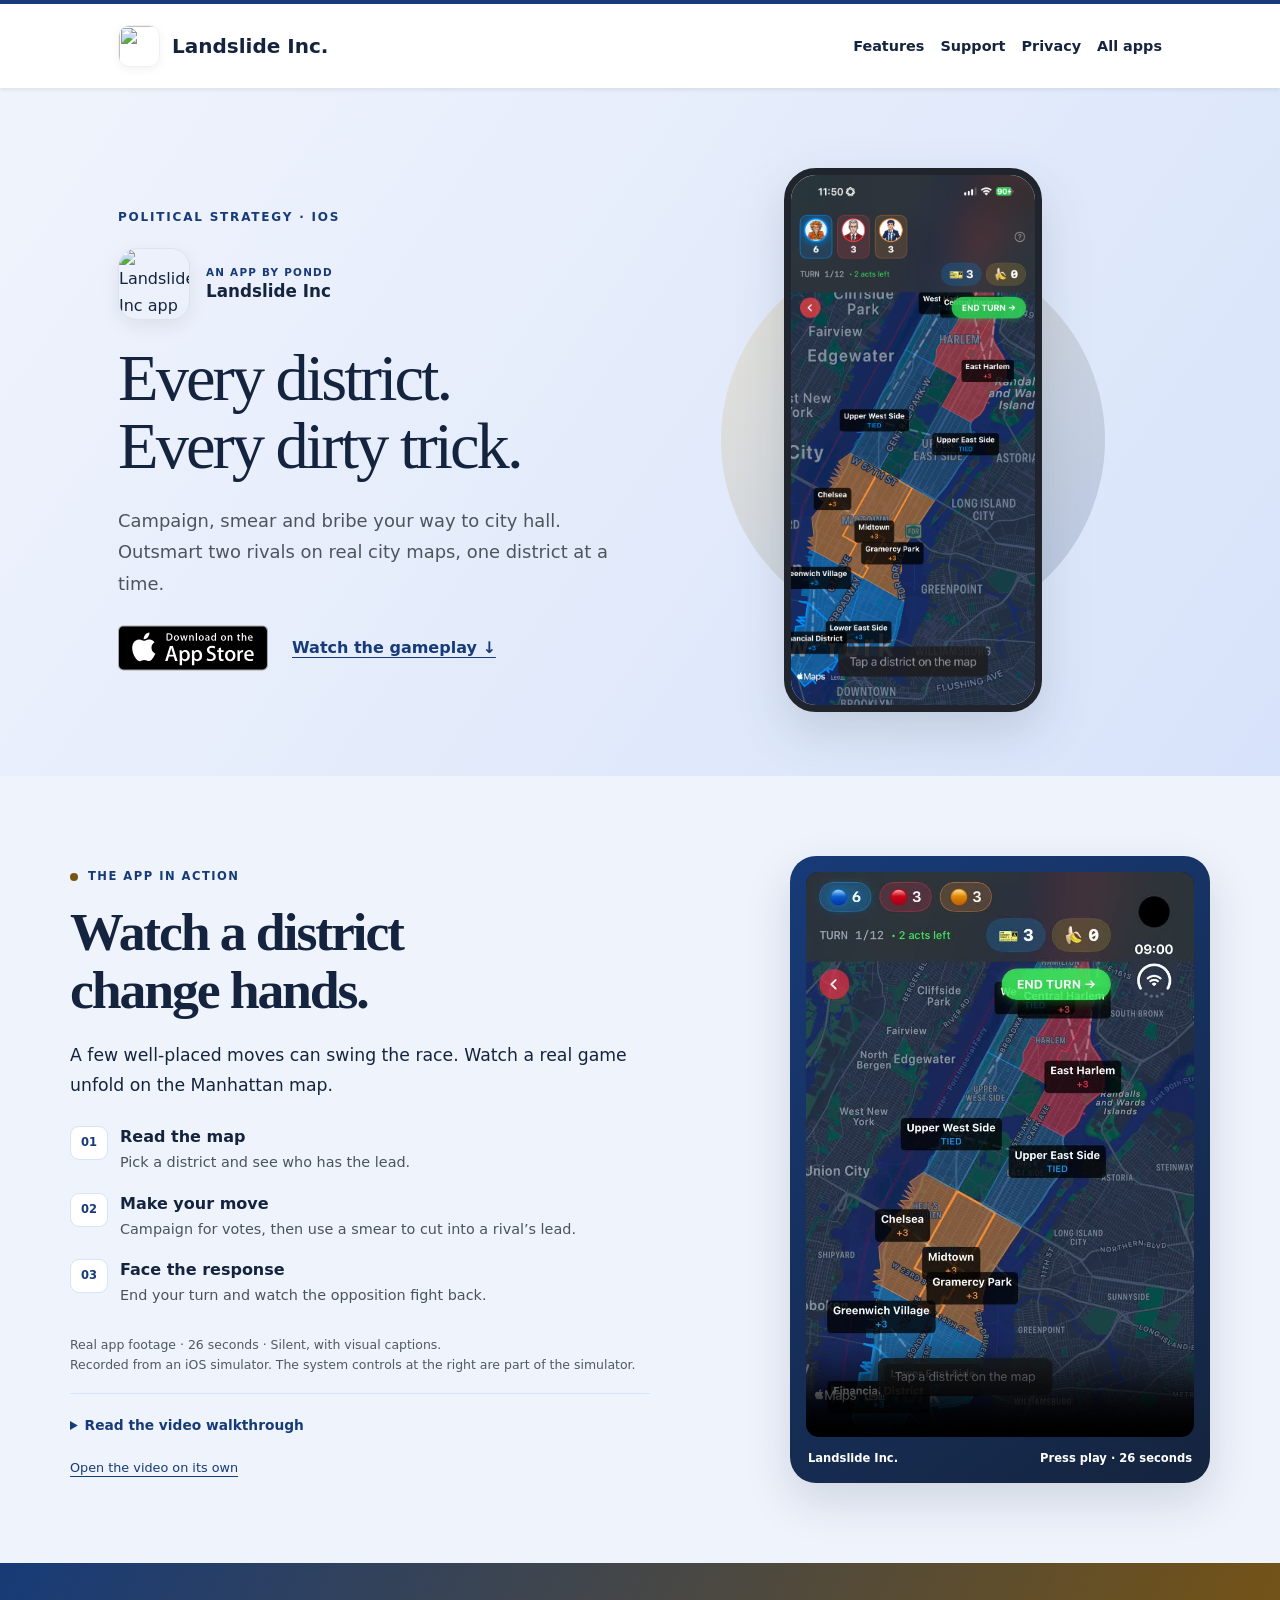
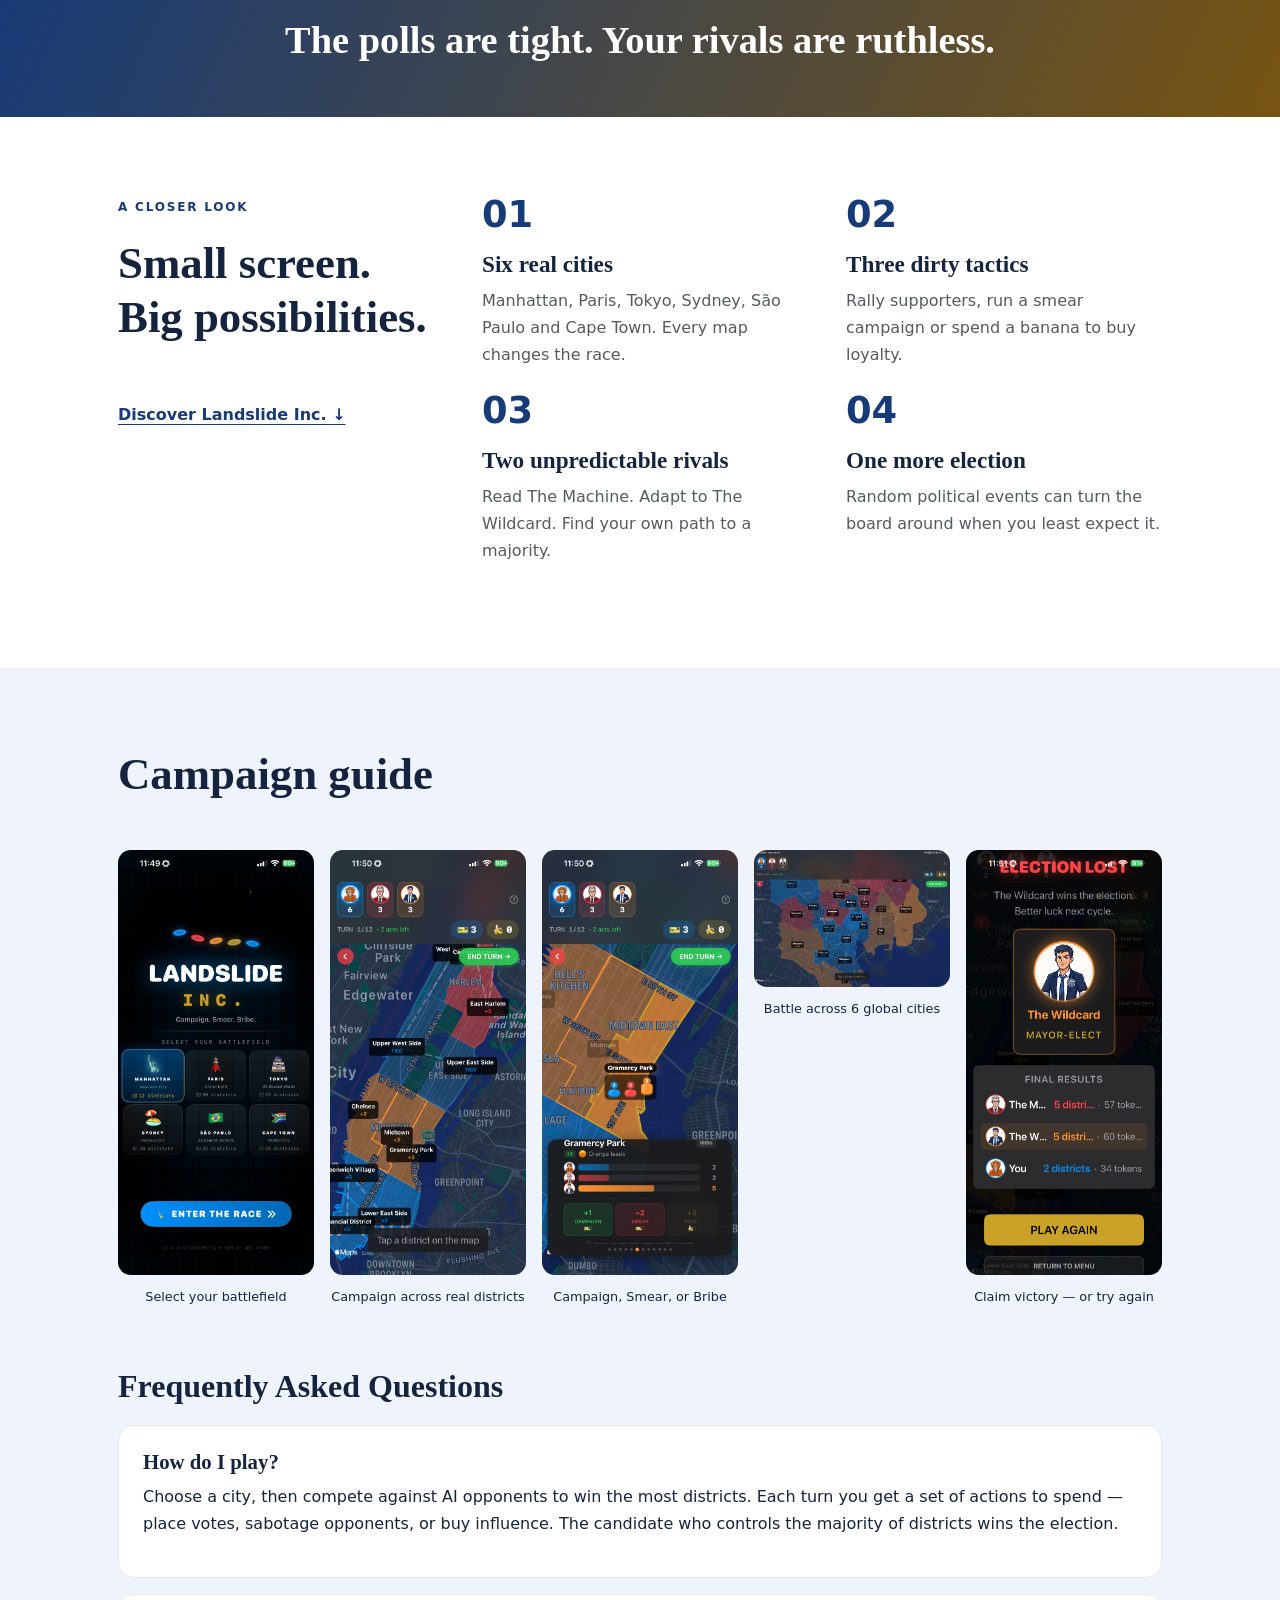
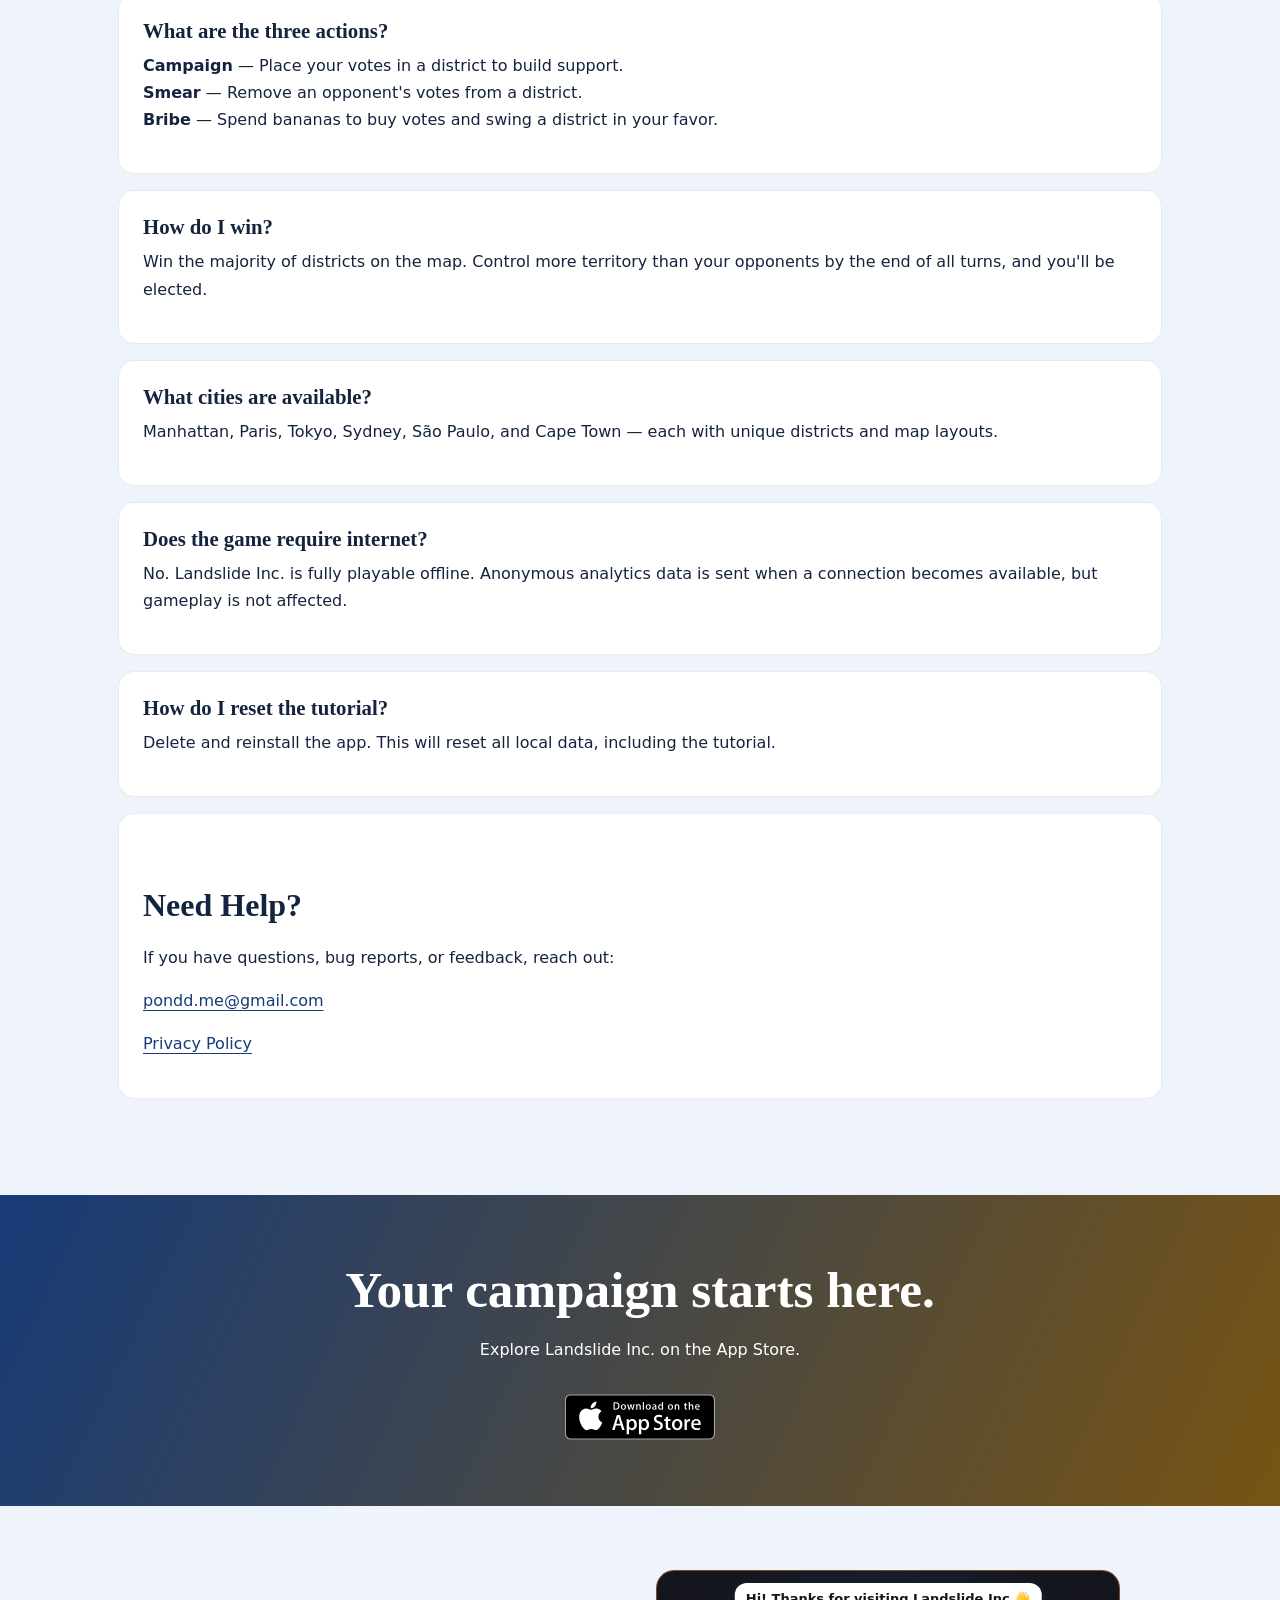
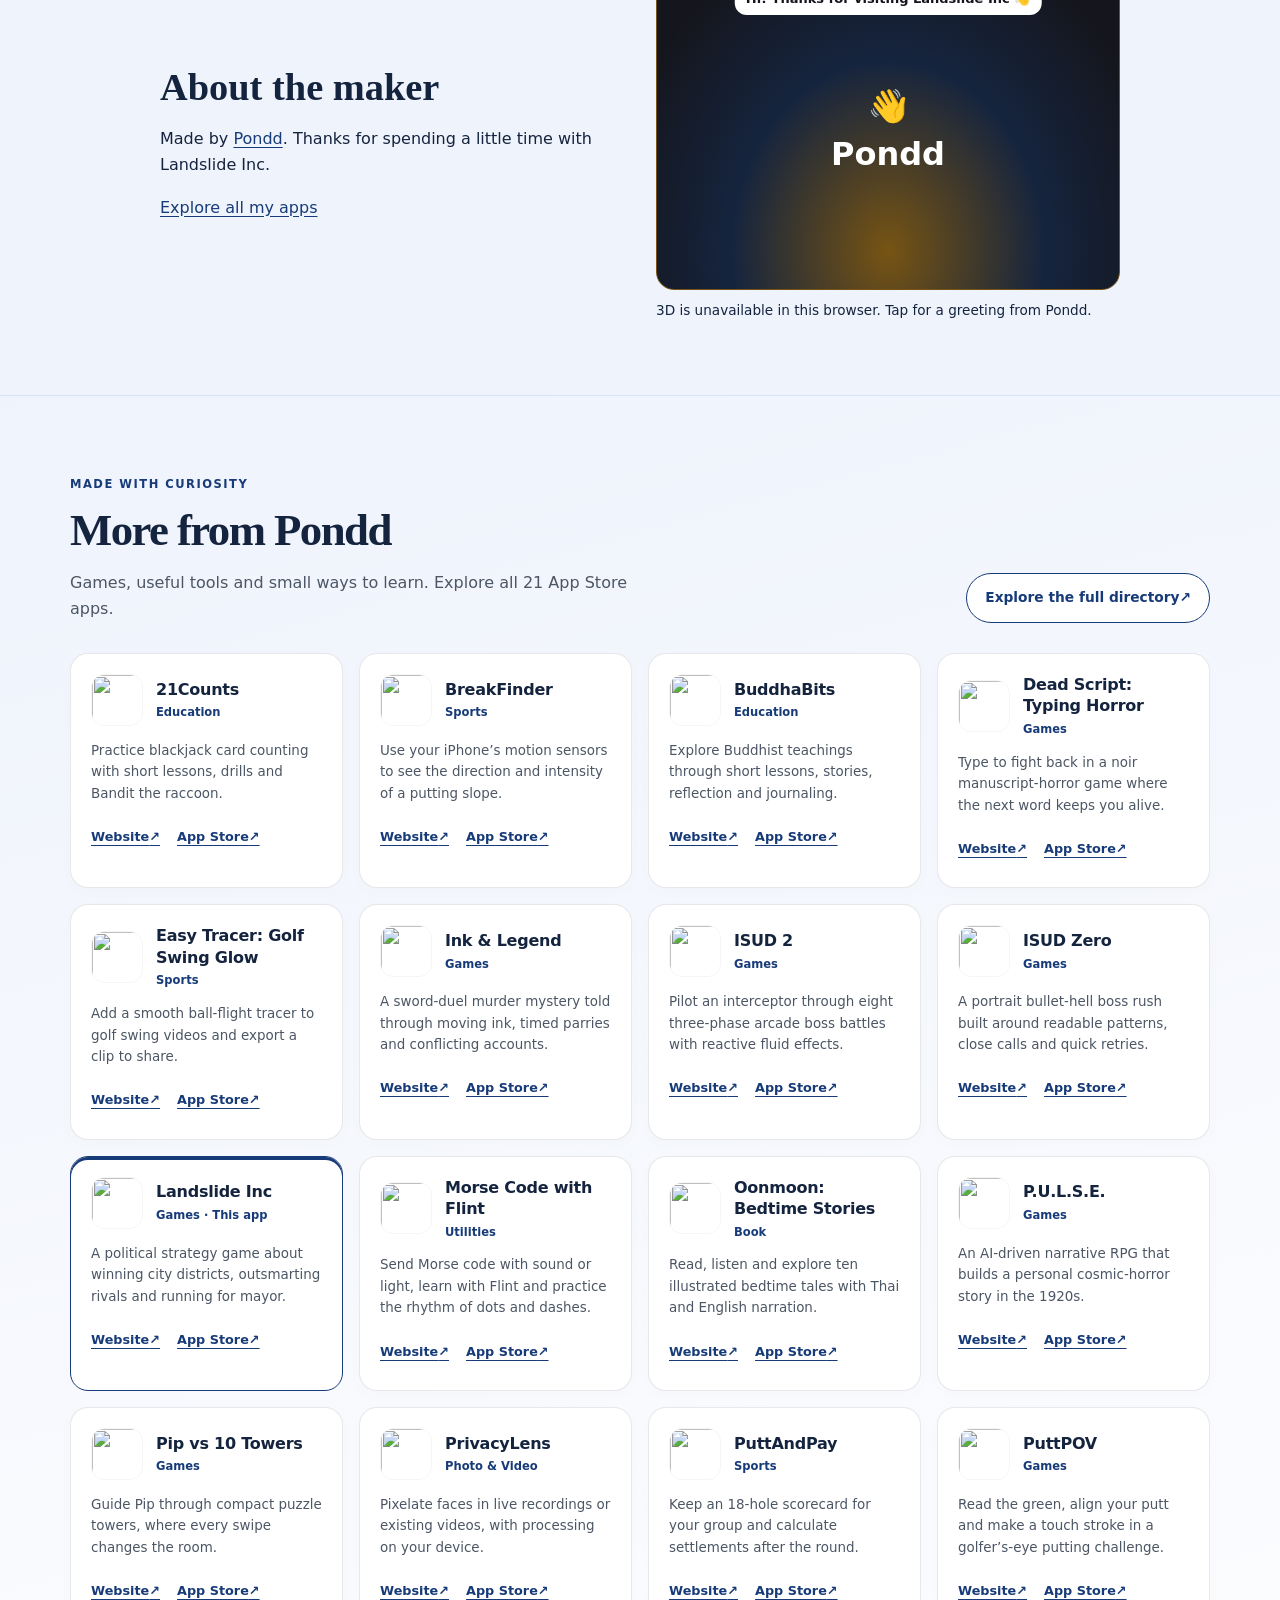
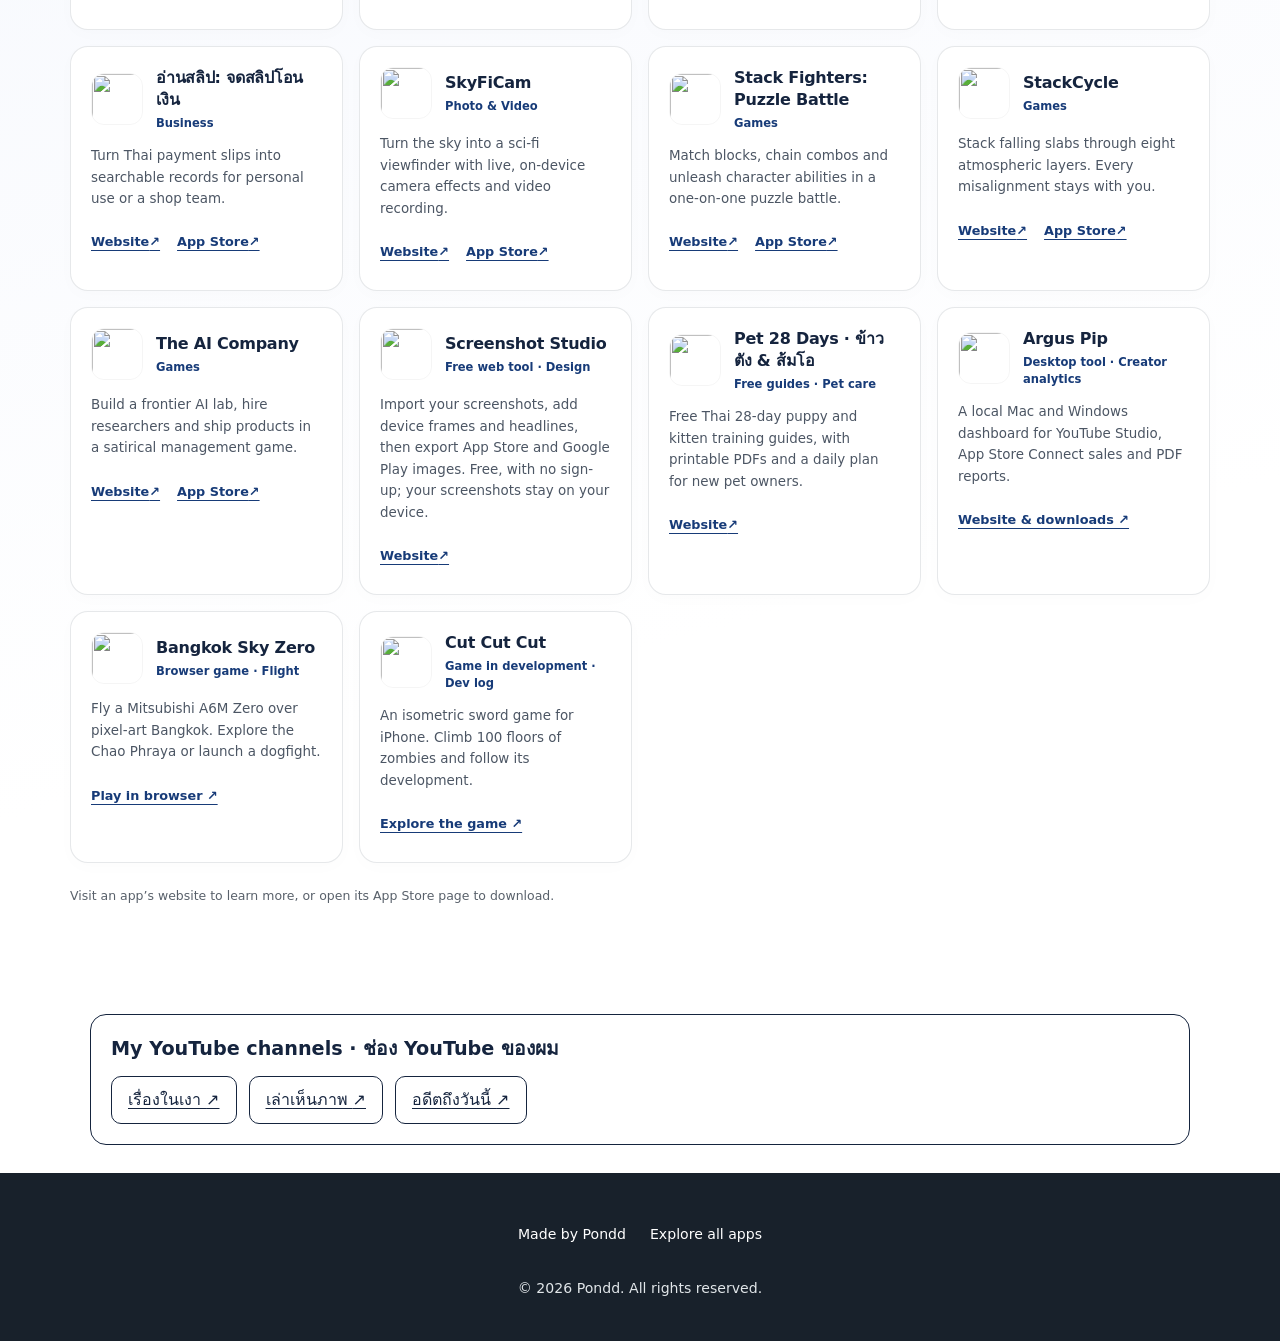
==== commit 37acfbdf: "Add Cut Cut Cut to Pondd website collection" ====
--- a/index.html
+++ b/index.html
@@ -101,7 +101,7 @@
 <section class="pondd-about" id="about" data-pondd-character data-character-locale="en" aria-label="About the maker"><div class="pondd-about-inner"><div><h2>About the maker</h2><p>Made by <a href="https://pond1982.github.io/Pondd-Page/">Pondd</a>. Thanks for spending a little time with Landslide Inc.</p><p><a href="https://pond1982.github.io/Pondd-Page/index.html#apps">Explore all my apps</a></p></div><div><button class="pondd-character-stage" type="button" aria-label="Change Pondd’s dance" aria-describedby="pondd-character-hint"><span class="pondd-character-fallback" aria-hidden="true">👋<br>Pondd</span><span class="bubble" role="status" aria-live="polite">Hi! Thanks for visiting Landslide Inc 👋</span></button><p class="pondd-character-hint" id="pondd-character-hint">Tap the character or press Enter to change the dance.</p><button class="pondd-character-pause" type="button" aria-pressed="false" hidden>Pause dancing</button><noscript><p>The 3D Easter egg needs JavaScript. You can still explore the rest of the site.</p></noscript></div></div><script type="application/json" class="pondd-character-lines">["Hi! Thanks for visiting Landslide Inc 👋", "Tap me to change the dance!", "ขอบคุณที่แวะมาครับ 🙏", "A little dance between big decisions.", "Like it? Explore my other apps ♥", "One more spin!"]</script></section>
 <!-- Pondd character end -->
 <!-- APP FAMILY START -->
-<section class="app-family" id="more-apps" aria-labelledby="app-family-title"><div class="app-family-inner"><div class="app-family-heading"><div><p class="app-family-kicker">Made with curiosity</p><h2 id="app-family-title">More from Pondd</h2><p class="app-family-intro">Games, useful tools and small ways to learn. Explore all 21 App Store apps.</p></div><a class="app-family-directory" href="https://pond1982.github.io/Pondd-Page/apps.html">Explore the full directory <span aria-hidden="true">↗</span></a></div><ul class="app-family-list" role="list"><li class="app-family-item" data-app-id="6763789288"><article aria-labelledby="family-6763789288"><div class="app-family-card-top"><img class="app-family-icon" src="https://pond1982.github.io/Pondd-Page/assets/app-icons/6763789288.webp" width="52" height="52" alt="" decoding="async" loading="lazy"><div><h3 id="family-6763789288">21Counts</h3><p class="app-family-meta">Education</p></div></div><p class="app-family-summary" lang="en">Practice blackjack card counting with short lessons, drills and Bandit the raccoon.</p><div class="app-family-links"><a href="https://pond1982.github.io/21Counts-Web/" aria-label="21Counts website">Website <span aria-hidden="true">↗</span></a><a href="https://apps.apple.com/gb/app/21counts/id6763789288" aria-label="21Counts on the App Store">App Store <span aria-hidden="true">↗</span></a></div></article></li><li class="app-family-item" data-app-id="6752389773"><article aria-labelledby="family-6752389773"><div class="app-family-card-top"><img class="app-family-icon" src="https://pond1982.github.io/Pondd-Page/assets/app-icons/6752389773.webp" width="52" height="52" alt="" decoding="async" loading="lazy"><div><h3 id="family-6752389773">BreakFinder</h3><p class="app-family-meta">Sports</p></div></div><p class="app-family-summary" lang="en">Use your iPhone’s motion sensors to see the direction and intensity of a putting slope.</p><div class="app-family-links"><a href="https://breakfinderweb.pages.dev/" aria-label="BreakFinder website">Website <span aria-hidden="true">↗</span></a><a href="https://apps.apple.com/gb/app/breakfinder/id6752389773" aria-label="BreakFinder on the App Store">App Store <span aria-hidden="true">↗</span></a></div></article></li><li class="app-family-item" data-app-id="6764710521"><article aria-labelledby="family-6764710521"><div class="app-family-card-top"><img class="app-family-icon" src="https://pond1982.github.io/Pondd-Page/assets/app-icons/6764710521.webp" width="52" height="52" alt="" decoding="async" loading="lazy"><div><h3 id="family-6764710521">BuddhaBits</h3><p class="app-family-meta">Education</p></div></div><p class="app-family-summary" lang="en">Explore Buddhist teachings through short lessons, stories, reflection and journaling.</p><div class="app-family-links"><a href="https://pond1982.github.io/BuddhaBits-web/index.html" aria-label="BuddhaBits website">Website <span aria-hidden="true">↗</span></a><a href="https://apps.apple.com/gb/app/buddhabits/id6764710521" aria-label="BuddhaBits on the App Store">App Store <span aria-hidden="true">↗</span></a></div></article></li><li class="app-family-item" data-app-id="6775353218"><article aria-labelledby="family-6775353218"><div class="app-family-card-top"><img class="app-family-icon" src="https://pond1982.github.io/Pondd-Page/assets/app-icons/6775353218.webp" width="52" height="52" alt="" decoding="async" loading="lazy"><div><h3 id="family-6775353218">Dead Script: Typing Horror</h3><p class="app-family-meta">Games</p></div></div><p class="app-family-summary" lang="en">Type to fight back in a noir manuscript-horror game where the next word keeps you alive.</p><div class="app-family-links"><a href="https://pond1982.github.io/iosdeadscriptweb/index.html" aria-label="Dead Script: Typing Horror website">Website <span aria-hidden="true">↗</span></a><a href="https://apps.apple.com/gb/app/dead-script-typing-horror/id6775353218" aria-label="Dead Script: Typing Horror on the App Store">App Store <span aria-hidden="true">↗</span></a></div></article></li><li class="app-family-item" data-app-id="6753145486"><article aria-labelledby="family-6753145486"><div class="app-family-card-top"><img class="app-family-icon" src="https://pond1982.github.io/Pondd-Page/assets/app-icons/6753145486.webp" width="52" height="52" alt="" decoding="async" loading="lazy"><div><h3 id="family-6753145486">Easy Tracer: Golf Swing Glow</h3><p class="app-family-meta">Sports</p></div></div><p class="app-family-summary" lang="en">Add a smooth ball-flight tracer to golf swing videos and export a clip to share.</p><div class="app-family-links"><a href="https://easy-tracer-web.pages.dev/" aria-label="Easy Tracer: Golf Swing Glow website">Website <span aria-hidden="true">↗</span></a><a href="https://apps.apple.com/gb/app/easy-tracer-golf-swing-glow/id6753145486" aria-label="Easy Tracer: Golf Swing Glow on the App Store">App Store <span aria-hidden="true">↗</span></a></div></article></li><li class="app-family-item" data-app-id="6830747339"><article aria-labelledby="family-6830747339"><div class="app-family-card-top"><img class="app-family-icon" src="https://pond1982.github.io/Pondd-Page/assets/app-icons/6830747339.webp" width="52" height="52" alt="" decoding="async" loading="lazy"><div><h3 id="family-6830747339">Ink &amp; Legend</h3><p class="app-family-meta">Games</p></div></div><p class="app-family-summary" lang="en">A sword-duel murder mystery told through moving ink, timed parries and conflicting accounts.</p><div class="app-family-links"><a href="https://pond1982.github.io/ink-and-legend-site/" aria-label="Ink &amp; Legend website">Website <span aria-hidden="true">↗</span></a><a href="https://apps.apple.com/gb/app/ink-legend/id6830747339" aria-label="Ink &amp; Legend on the App Store">App Store <span aria-hidden="true">↗</span></a></div></article></li><li class="app-family-item" data-app-id="6824559010"><article aria-labelledby="family-6824559010"><div class="app-family-card-top"><img class="app-family-icon" src="https://pond1982.github.io/Pondd-Page/assets/app-icons/6824559010.webp" width="52" height="52" alt="" decoding="async" loading="lazy"><div><h3 id="family-6824559010">ISUD 2</h3><p class="app-family-meta">Games</p></div></div><p class="app-family-summary" lang="en">Pilot an interceptor through eight three-phase arcade boss battles with reactive fluid effects.</p><div class="app-family-links"><a href="https://pond1982.github.io/ISUD-Website/isud2-support.html" aria-label="ISUD 2 website">Website <span aria-hidden="true">↗</span></a><a href="https://apps.apple.com/gb/app/isud-2/id6824559010" aria-label="ISUD 2 on the App Store">App Store <span aria-hidden="true">↗</span></a></div></article></li><li class="app-family-item" data-app-id="6765926399"><article aria-labelledby="family-6765926399"><div class="app-family-card-top"><img class="app-family-icon" src="https://pond1982.github.io/Pondd-Page/assets/app-icons/6765926399.webp" width="52" height="52" alt="" decoding="async" loading="lazy"><div><h3 id="family-6765926399">ISUD Zero</h3><p class="app-family-meta">Games</p></div></div><p class="app-family-summary" lang="en">A portrait bullet-hell boss rush built around readable patterns, close calls and quick retries.</p><div class="app-family-links"><a href="https://pond1982.github.io/ISUD-Website/" aria-label="ISUD Zero website">Website <span aria-hidden="true">↗</span></a><a href="https://apps.apple.com/gb/app/isud-zero/id6765926399" aria-label="ISUD Zero on the App Store">App Store <span aria-hidden="true">↗</span></a></div></article></li><li class="app-family-item is-current" data-app-id="6761601860"><article aria-labelledby="family-6761601860"><div class="app-family-card-top"><img class="app-family-icon" src="https://pond1982.github.io/Pondd-Page/assets/app-icons/6761601860.webp" width="52" height="52" alt="" decoding="async" loading="lazy"><div><h3 id="family-6761601860">Landslide Inc</h3><p class="app-family-meta">Games · This app</p></div></div><p class="app-family-summary" lang="en">A political strategy game about winning city districts, outsmarting rivals and running for mayor.</p><div class="app-family-links"><a href="https://pond1982.github.io/Landslide-Web/index.html" aria-label="Landslide Inc website">Website <span aria-hidden="true">↗</span></a><a href="https://apps.apple.com/gb/app/landslide-inc/id6761601860" aria-label="Landslide Inc on the App Store">App Store <span aria-hidden="true">↗</span></a></div></article></li><li class="app-family-item" data-app-id="6818069855"><article aria-labelledby="family-6818069855"><div class="app-family-card-top"><img class="app-family-icon" src="https://pond1982.github.io/Pondd-Page/assets/app-icons/6818069855.webp" width="52" height="52" alt="" decoding="async" loading="lazy"><div><h3 id="family-6818069855">Morse Code with Flint</h3><p class="app-family-meta">Utilities</p></div></div><p class="app-family-summary" lang="en">Send Morse code with sound or light, learn with Flint and practice the rhythm of dots and dashes.</p><div class="app-family-links"><a href="https://pond1982.github.io/Morse-Support-Site/" aria-label="Morse Code with Flint website">Website <span aria-hidden="true">↗</span></a><a href="https://apps.apple.com/gb/app/morse-code-with-flint/id6818069855" aria-label="Morse Code with Flint on the App Store">App Store <span aria-hidden="true">↗</span></a></div></article></li><li class="app-family-item" data-app-id="6821338637"><article aria-labelledby="family-6821338637"><div class="app-family-card-top"><img class="app-family-icon" src="https://pond1982.github.io/Pondd-Page/assets/app-icons/6821338637.webp" width="52" height="52" alt="" decoding="async" loading="lazy"><div><h3 id="family-6821338637">Oonmoon: Bedtime Stories</h3><p class="app-family-meta">Book</p></div></div><p class="app-family-summary" lang="en">Read, listen and explore ten illustrated bedtime tales with Thai and English narration.</p><div class="app-family-links"><a href="https://pond1982.github.io/Oonmoon-Website/en/" aria-label="Oonmoon: Bedtime Stories website">Website <span aria-hidden="true">↗</span></a><a href="https://apps.apple.com/gb/app/oonmoon-bedtime-stories/id6821338637" aria-label="Oonmoon: Bedtime Stories on the App Store">App Store <span aria-hidden="true">↗</span></a></div></article></li><li class="app-family-item" data-app-id="6762054116"><article aria-labelledby="family-6762054116"><div class="app-family-card-top"><img class="app-family-icon" src="https://pond1982.github.io/Pondd-Page/assets/app-icons/6762054116.webp" width="52" height="52" alt="" decoding="async" loading="lazy"><div><h3 id="family-6762054116">P.U.L.S.E.</h3><p class="app-family-meta">Games</p></div></div><p class="app-family-summary" lang="en">An AI-driven narrative RPG that builds a personal cosmic-horror story in the 1920s.</p><div class="app-family-links"><a href="https://pulse-web-5vx.pages.dev/" aria-label="P.U.L.S.E. website">Website <span aria-hidden="true">↗</span></a><a href="https://apps.apple.com/gb/app/p-u-l-s-e/id6762054116" aria-label="P.U.L.S.E. on the App Store">App Store <span aria-hidden="true">↗</span></a></div></article></li><li class="app-family-item" data-app-id="6766553847"><article aria-labelledby="family-6766553847"><div class="app-family-card-top"><img class="app-family-icon" src="https://pond1982.github.io/Pondd-Page/assets/app-icons/6766553847.webp" width="52" height="52" alt="" decoding="async" loading="lazy"><div><h3 id="family-6766553847">Pip vs 10 Towers</h3><p class="app-family-meta">Games</p></div></div><p class="app-family-summary" lang="en">Guide Pip through compact puzzle towers, where every swipe changes the room.</p><div class="app-family-links"><a href="https://pond1982.github.io/StepBlade-Website/index.html" aria-label="Pip vs 10 Towers website">Website <span aria-hidden="true">↗</span></a><a href="https://apps.apple.com/gb/app/pip-vs-10-towers/id6766553847" aria-label="Pip vs 10 Towers on the App Store">App Store <span aria-hidden="true">↗</span></a></div></article></li><li class="app-family-item" data-app-id="6752596764"><article aria-labelledby="family-6752596764"><div class="app-family-card-top"><img class="app-family-icon" src="https://pond1982.github.io/Pondd-Page/assets/app-icons/6752596764.webp" width="52" height="52" alt="" decoding="async" loading="lazy"><div><h3 id="family-6752596764">PrivacyLens</h3><p class="app-family-meta">Photo &amp; Video</p></div></div><p class="app-family-summary" lang="en">Pixelate faces in live recordings or existing videos, with processing on your device.</p><div class="app-family-links"><a href="https://privacylensweb.pages.dev/" aria-label="PrivacyLens website">Website <span aria-hidden="true">↗</span></a><a href="https://apps.apple.com/gb/app/privacylens/id6752596764" aria-label="PrivacyLens on the App Store">App Store <span aria-hidden="true">↗</span></a></div></article></li><li class="app-family-item" data-app-id="6752640120"><article aria-labelledby="family-6752640120"><div class="app-family-card-top"><img class="app-family-icon" src="https://pond1982.github.io/Pondd-Page/assets/app-icons/6752640120.webp" width="52" height="52" alt="" decoding="async" loading="lazy"><div><h3 id="family-6752640120">PuttAndPay</h3><p class="app-family-meta">Sports</p></div></div><p class="app-family-summary" lang="en">Keep an 18-hole scorecard for your group and calculate settlements after the round.</p><div class="app-family-links"><a href="https://puttandpayweb.pages.dev/" aria-label="PuttAndPay website">Website <span aria-hidden="true">↗</span></a><a href="https://apps.apple.com/gb/app/puttandpay/id6752640120" aria-label="PuttAndPay on the App Store">App Store <span aria-hidden="true">↗</span></a></div></article></li><li class="app-family-item" data-app-id="6771718899"><article aria-labelledby="family-6771718899"><div class="app-family-card-top"><img class="app-family-icon" src="https://pond1982.github.io/Pondd-Page/assets/app-icons/6771718899.webp" width="52" height="52" alt="" decoding="async" loading="lazy"><div><h3 id="family-6771718899">PuttPOV</h3><p class="app-family-meta">Games</p></div></div><p class="app-family-summary" lang="en">Read the green, align your putt and make a touch stroke in a golfer’s-eye putting challenge.</p><div class="app-family-links"><a href="https://pond1982.github.io/PuttPOV-Website/" aria-label="PuttPOV website">Website <span aria-hidden="true">↗</span></a><a href="https://apps.apple.com/gb/app/puttpov/id6771718899" aria-label="PuttPOV on the App Store">App Store <span aria-hidden="true">↗</span></a></div></article></li><li class="app-family-item" data-app-id="6765605900"><article aria-labelledby="family-6765605900"><div class="app-family-card-top"><img class="app-family-icon" src="https://pond1982.github.io/Pondd-Page/assets/app-icons/6765605900.webp" width="52" height="52" alt="" decoding="async" loading="lazy"><div><h3 id="family-6765605900">อ่านสลิป: จดสลิปโอนเงิน</h3><p class="app-family-meta">Business</p></div></div><p class="app-family-summary" lang="en">Turn Thai payment slips into searchable records for personal use or a shop team.</p><div class="app-family-links"><a href="https://pond1982.github.io/ReadSlipWebsite/index.html" aria-label="อ่านสลิป: จดสลิปโอนเงิน website">Website <span aria-hidden="true">↗</span></a><a href="https://apps.apple.com/gb/app/%E0%B8%AD-%E0%B8%B2%E0%B8%99%E0%B8%AA%E0%B8%A5-%E0%B8%9B-%E0%B8%88%E0%B8%94%E0%B8%AA%E0%B8%A5-%E0%B8%9B%E0%B9%82%E0%B8%AD%E0%B8%99%E0%B9%80%E0%B8%87-%E0%B8%99/id6765605900" aria-label="อ่านสลิป: จดสลิปโอนเงิน on the App Store">App Store <span aria-hidden="true">↗</span></a></div></article></li><li class="app-family-item" data-app-id="6773614646"><article aria-labelledby="family-6773614646"><div class="app-family-card-top"><img class="app-family-icon" src="https://pond1982.github.io/Pondd-Page/assets/app-icons/6773614646.webp" width="52" height="52" alt="" decoding="async" loading="lazy"><div><h3 id="family-6773614646">SkyFiCam</h3><p class="app-family-meta">Photo &amp; Video</p></div></div><p class="app-family-summary" lang="en">Turn the sky into a sci-fi viewfinder with live, on-device camera effects and video recording.</p><div class="app-family-links"><a href="https://pond1982.github.io/SkyFiWeb/" aria-label="SkyFiCam website">Website <span aria-hidden="true">↗</span></a><a href="https://apps.apple.com/gb/app/skyficam/id6773614646" aria-label="SkyFiCam on the App Store">App Store <span aria-hidden="true">↗</span></a></div></article></li><li class="app-family-item" data-app-id="6762288266"><article aria-labelledby="family-6762288266"><div class="app-family-card-top"><img class="app-family-icon" src="https://pond1982.github.io/Pondd-Page/assets/app-icons/6762288266.webp" width="52" height="52" alt="" decoding="async" loading="lazy"><div><h3 id="family-6762288266">Stack Fighters: Puzzle Battle</h3><p class="app-family-meta">Games</p></div></div><p class="app-family-summary" lang="en">Match blocks, chain combos and unleash character abilities in a one-on-one puzzle battle.</p><div class="app-family-links"><a href="https://pond1982.github.io/stackfighters-site/index.html" aria-label="Stack Fighters: Puzzle Battle website">Website <span aria-hidden="true">↗</span></a><a href="https://apps.apple.com/gb/app/stack-fighters-puzzle-battle/id6762288266" aria-label="Stack Fighters: Puzzle Battle on the App Store">App Store <span aria-hidden="true">↗</span></a></div></article></li><li class="app-family-item" data-app-id="6764340971"><article aria-labelledby="family-6764340971"><div class="app-family-card-top"><img class="app-family-icon" src="https://pond1982.github.io/Pondd-Page/assets/app-icons/6764340971.webp" width="52" height="52" alt="" decoding="async" loading="lazy"><div><h3 id="family-6764340971">StackCycle</h3><p class="app-family-meta">Games</p></div></div><p class="app-family-summary" lang="en">Stack falling slabs through eight atmospheric layers. Every misalignment stays with you.</p><div class="app-family-links"><a href="https://pond1982.github.io/stackcycle---web/" aria-label="StackCycle website">Website <span aria-hidden="true">↗</span></a><a href="https://apps.apple.com/gb/app/stackcycle/id6764340971" aria-label="StackCycle on the App Store">App Store <span aria-hidden="true">↗</span></a></div></article></li><li class="app-family-item" data-app-id="6777710816"><article aria-labelledby="family-6777710816"><div class="app-family-card-top"><img class="app-family-icon" src="https://pond1982.github.io/Pondd-Page/assets/app-icons/6777710816.webp" width="52" height="52" alt="" decoding="async" loading="lazy"><div><h3 id="family-6777710816">The AI Company</h3><p class="app-family-meta">Games</p></div></div><p class="app-family-summary" lang="en">Build a frontier AI lab, hire researchers and ship products in a satirical management game.</p><div class="app-family-links"><a href="https://pond1982.github.io/TheAiCompanyWeb/" aria-label="The AI Company website">Website <span aria-hidden="true">↗</span></a><a href="https://apps.apple.com/gb/app/the-ai-company/id6777710816" aria-label="The AI Company on the App Store">App Store <span aria-hidden="true">↗</span></a></div></article></li><li class="app-family-item" data-app-id="screenshot-studio"><article aria-labelledby="family-screenshot-studio"><div class="app-family-card-top"><img class="app-family-icon" src="https://pond1982.github.io/Pondd-Page/assets/app-icons/screenshot-studio.svg" width="52" height="52" alt="" decoding="async" loading="lazy"><div><h3 id="family-screenshot-studio">Screenshot Studio</h3><p class="app-family-meta">Free web tool · Design</p></div></div><p class="app-family-summary" lang="en">Import your screenshots, add device frames and headlines, then export App Store and Google Play images. Free, with no sign-up; your screenshots stay on your device.</p><div class="app-family-links"><a href="https://pond1982.github.io/screenshot-studio/">Website <span aria-hidden="true">↗</span></a></div></article></li><li class="app-family-item" data-app-id="pet-28-days"><article aria-labelledby="family-pet-28-days"><div class="app-family-card-top"><img class="app-family-icon" src="https://pond1982.github.io/Pondd-Page/assets/app-icons/pet-28-days.png" width="52" height="52" alt="" decoding="async" loading="lazy"><div><h3 id="family-pet-28-days">Pet 28 Days · ข้าวตัง &amp; ส้มโอ</h3><p class="app-family-meta">Free guides · Pet care</p></div></div><p class="app-family-summary" lang="en">Free Thai 28-day puppy and kitten training guides, with printable PDFs and a daily plan for new pet owners.</p><div class="app-family-links"><a href="https://pond1982.github.io/pet-28-days/">Website <span aria-hidden="true">↗</span></a></div></article></li><li class="app-family-item" data-app-id="creator-dashboard-desktop"><article aria-labelledby="family-creator-dashboard-desktop"><div class="app-family-card-top"><img class="app-family-icon" src="https://pond1982.github.io/Pondd-Page/assets/app-icons/creator-dashboard.png" width="52" height="52" alt="" loading="lazy"><div><h3 id="family-creator-dashboard-desktop">Argus Pip</h3><p class="app-family-meta">Desktop tool · Creator analytics</p></div></div><p class="app-family-summary">A local Mac and Windows dashboard for YouTube Studio, App Store Connect sales and PDF reports.</p><div class="app-family-links"><a href="https://pond1982.github.io/creator-dashboard-desktop/">Website &amp; downloads ↗</a></div></article></li><li class="app-family-item" data-app-id="bangkok-sky-zero"><article aria-labelledby="family-bangkok-sky-zero"><div class="app-family-card-top"><img class="app-family-icon" src="https://pond1982.github.io/Pondd-Page/assets/app-icons/bangkok-sky-zero.png" width="52" height="52" alt="" loading="lazy"><div><h3 id="family-bangkok-sky-zero">Bangkok Sky Zero</h3><p class="app-family-meta">Browser game · Flight</p></div></div><p class="app-family-summary">Fly a Mitsubishi A6M Zero over pixel-art Bangkok. Explore the Chao Phraya or launch a dogfight.</p><div class="app-family-links"><a href="https://pond1982.github.io/bangkok-sky-zero/">Play in browser ↗</a></div></article></li></ul><p class="app-family-note">Visit an app’s website to learn more, or open its App Store page to download.</p></div></section>
+<section class="app-family" id="more-apps" aria-labelledby="app-family-title"><div class="app-family-inner"><div class="app-family-heading"><div><p class="app-family-kicker">Made with curiosity</p><h2 id="app-family-title">More from Pondd</h2><p class="app-family-intro">Games, useful tools and small ways to learn. Explore all 21 App Store apps.</p></div><a class="app-family-directory" href="https://pond1982.github.io/Pondd-Page/apps.html">Explore the full directory <span aria-hidden="true">↗</span></a></div><ul class="app-family-list" role="list"><li class="app-family-item" data-app-id="6763789288"><article aria-labelledby="family-6763789288"><div class="app-family-card-top"><img class="app-family-icon" src="https://pond1982.github.io/Pondd-Page/assets/app-icons/6763789288.webp" width="52" height="52" alt="" decoding="async" loading="lazy"><div><h3 id="family-6763789288">21Counts</h3><p class="app-family-meta">Education</p></div></div><p class="app-family-summary" lang="en">Practice blackjack card counting with short lessons, drills and Bandit the raccoon.</p><div class="app-family-links"><a href="https://pond1982.github.io/21Counts-Web/" aria-label="21Counts website">Website <span aria-hidden="true">↗</span></a><a href="https://apps.apple.com/gb/app/21counts/id6763789288" aria-label="21Counts on the App Store">App Store <span aria-hidden="true">↗</span></a></div></article></li><li class="app-family-item" data-app-id="6752389773"><article aria-labelledby="family-6752389773"><div class="app-family-card-top"><img class="app-family-icon" src="https://pond1982.github.io/Pondd-Page/assets/app-icons/6752389773.webp" width="52" height="52" alt="" decoding="async" loading="lazy"><div><h3 id="family-6752389773">BreakFinder</h3><p class="app-family-meta">Sports</p></div></div><p class="app-family-summary" lang="en">Use your iPhone’s motion sensors to see the direction and intensity of a putting slope.</p><div class="app-family-links"><a href="https://breakfinderweb.pages.dev/" aria-label="BreakFinder website">Website <span aria-hidden="true">↗</span></a><a href="https://apps.apple.com/gb/app/breakfinder/id6752389773" aria-label="BreakFinder on the App Store">App Store <span aria-hidden="true">↗</span></a></div></article></li><li class="app-family-item" data-app-id="6764710521"><article aria-labelledby="family-6764710521"><div class="app-family-card-top"><img class="app-family-icon" src="https://pond1982.github.io/Pondd-Page/assets/app-icons/6764710521.webp" width="52" height="52" alt="" decoding="async" loading="lazy"><div><h3 id="family-6764710521">BuddhaBits</h3><p class="app-family-meta">Education</p></div></div><p class="app-family-summary" lang="en">Explore Buddhist teachings through short lessons, stories, reflection and journaling.</p><div class="app-family-links"><a href="https://pond1982.github.io/BuddhaBits-web/index.html" aria-label="BuddhaBits website">Website <span aria-hidden="true">↗</span></a><a href="https://apps.apple.com/gb/app/buddhabits/id6764710521" aria-label="BuddhaBits on the App Store">App Store <span aria-hidden="true">↗</span></a></div></article></li><li class="app-family-item" data-app-id="6775353218"><article aria-labelledby="family-6775353218"><div class="app-family-card-top"><img class="app-family-icon" src="https://pond1982.github.io/Pondd-Page/assets/app-icons/6775353218.webp" width="52" height="52" alt="" decoding="async" loading="lazy"><div><h3 id="family-6775353218">Dead Script: Typing Horror</h3><p class="app-family-meta">Games</p></div></div><p class="app-family-summary" lang="en">Type to fight back in a noir manuscript-horror game where the next word keeps you alive.</p><div class="app-family-links"><a href="https://pond1982.github.io/iosdeadscriptweb/index.html" aria-label="Dead Script: Typing Horror website">Website <span aria-hidden="true">↗</span></a><a href="https://apps.apple.com/gb/app/dead-script-typing-horror/id6775353218" aria-label="Dead Script: Typing Horror on the App Store">App Store <span aria-hidden="true">↗</span></a></div></article></li><li class="app-family-item" data-app-id="6753145486"><article aria-labelledby="family-6753145486"><div class="app-family-card-top"><img class="app-family-icon" src="https://pond1982.github.io/Pondd-Page/assets/app-icons/6753145486.webp" width="52" height="52" alt="" decoding="async" loading="lazy"><div><h3 id="family-6753145486">Easy Tracer: Golf Swing Glow</h3><p class="app-family-meta">Sports</p></div></div><p class="app-family-summary" lang="en">Add a smooth ball-flight tracer to golf swing videos and export a clip to share.</p><div class="app-family-links"><a href="https://easy-tracer-web.pages.dev/" aria-label="Easy Tracer: Golf Swing Glow website">Website <span aria-hidden="true">↗</span></a><a href="https://apps.apple.com/gb/app/easy-tracer-golf-swing-glow/id6753145486" aria-label="Easy Tracer: Golf Swing Glow on the App Store">App Store <span aria-hidden="true">↗</span></a></div></article></li><li class="app-family-item" data-app-id="6830747339"><article aria-labelledby="family-6830747339"><div class="app-family-card-top"><img class="app-family-icon" src="https://pond1982.github.io/Pondd-Page/assets/app-icons/6830747339.webp" width="52" height="52" alt="" decoding="async" loading="lazy"><div><h3 id="family-6830747339">Ink &amp; Legend</h3><p class="app-family-meta">Games</p></div></div><p class="app-family-summary" lang="en">A sword-duel murder mystery told through moving ink, timed parries and conflicting accounts.</p><div class="app-family-links"><a href="https://pond1982.github.io/ink-and-legend-site/" aria-label="Ink &amp; Legend website">Website <span aria-hidden="true">↗</span></a><a href="https://apps.apple.com/gb/app/ink-legend/id6830747339" aria-label="Ink &amp; Legend on the App Store">App Store <span aria-hidden="true">↗</span></a></div></article></li><li class="app-family-item" data-app-id="6824559010"><article aria-labelledby="family-6824559010"><div class="app-family-card-top"><img class="app-family-icon" src="https://pond1982.github.io/Pondd-Page/assets/app-icons/6824559010.webp" width="52" height="52" alt="" decoding="async" loading="lazy"><div><h3 id="family-6824559010">ISUD 2</h3><p class="app-family-meta">Games</p></div></div><p class="app-family-summary" lang="en">Pilot an interceptor through eight three-phase arcade boss battles with reactive fluid effects.</p><div class="app-family-links"><a href="https://pond1982.github.io/ISUD-Website/isud2-support.html" aria-label="ISUD 2 website">Website <span aria-hidden="true">↗</span></a><a href="https://apps.apple.com/gb/app/isud-2/id6824559010" aria-label="ISUD 2 on the App Store">App Store <span aria-hidden="true">↗</span></a></div></article></li><li class="app-family-item" data-app-id="6765926399"><article aria-labelledby="family-6765926399"><div class="app-family-card-top"><img class="app-family-icon" src="https://pond1982.github.io/Pondd-Page/assets/app-icons/6765926399.webp" width="52" height="52" alt="" decoding="async" loading="lazy"><div><h3 id="family-6765926399">ISUD Zero</h3><p class="app-family-meta">Games</p></div></div><p class="app-family-summary" lang="en">A portrait bullet-hell boss rush built around readable patterns, close calls and quick retries.</p><div class="app-family-links"><a href="https://pond1982.github.io/ISUD-Website/" aria-label="ISUD Zero website">Website <span aria-hidden="true">↗</span></a><a href="https://apps.apple.com/gb/app/isud-zero/id6765926399" aria-label="ISUD Zero on the App Store">App Store <span aria-hidden="true">↗</span></a></div></article></li><li class="app-family-item is-current" data-app-id="6761601860"><article aria-labelledby="family-6761601860"><div class="app-family-card-top"><img class="app-family-icon" src="https://pond1982.github.io/Pondd-Page/assets/app-icons/6761601860.webp" width="52" height="52" alt="" decoding="async" loading="lazy"><div><h3 id="family-6761601860">Landslide Inc</h3><p class="app-family-meta">Games · This app</p></div></div><p class="app-family-summary" lang="en">A political strategy game about winning city districts, outsmarting rivals and running for mayor.</p><div class="app-family-links"><a href="https://pond1982.github.io/Landslide-Web/index.html" aria-label="Landslide Inc website">Website <span aria-hidden="true">↗</span></a><a href="https://apps.apple.com/gb/app/landslide-inc/id6761601860" aria-label="Landslide Inc on the App Store">App Store <span aria-hidden="true">↗</span></a></div></article></li><li class="app-family-item" data-app-id="6818069855"><article aria-labelledby="family-6818069855"><div class="app-family-card-top"><img class="app-family-icon" src="https://pond1982.github.io/Pondd-Page/assets/app-icons/6818069855.webp" width="52" height="52" alt="" decoding="async" loading="lazy"><div><h3 id="family-6818069855">Morse Code with Flint</h3><p class="app-family-meta">Utilities</p></div></div><p class="app-family-summary" lang="en">Send Morse code with sound or light, learn with Flint and practice the rhythm of dots and dashes.</p><div class="app-family-links"><a href="https://pond1982.github.io/Morse-Support-Site/" aria-label="Morse Code with Flint website">Website <span aria-hidden="true">↗</span></a><a href="https://apps.apple.com/gb/app/morse-code-with-flint/id6818069855" aria-label="Morse Code with Flint on the App Store">App Store <span aria-hidden="true">↗</span></a></div></article></li><li class="app-family-item" data-app-id="6821338637"><article aria-labelledby="family-6821338637"><div class="app-family-card-top"><img class="app-family-icon" src="https://pond1982.github.io/Pondd-Page/assets/app-icons/6821338637.webp" width="52" height="52" alt="" decoding="async" loading="lazy"><div><h3 id="family-6821338637">Oonmoon: Bedtime Stories</h3><p class="app-family-meta">Book</p></div></div><p class="app-family-summary" lang="en">Read, listen and explore ten illustrated bedtime tales with Thai and English narration.</p><div class="app-family-links"><a href="https://pond1982.github.io/Oonmoon-Website/en/" aria-label="Oonmoon: Bedtime Stories website">Website <span aria-hidden="true">↗</span></a><a href="https://apps.apple.com/gb/app/oonmoon-bedtime-stories/id6821338637" aria-label="Oonmoon: Bedtime Stories on the App Store">App Store <span aria-hidden="true">↗</span></a></div></article></li><li class="app-family-item" data-app-id="6762054116"><article aria-labelledby="family-6762054116"><div class="app-family-card-top"><img class="app-family-icon" src="https://pond1982.github.io/Pondd-Page/assets/app-icons/6762054116.webp" width="52" height="52" alt="" decoding="async" loading="lazy"><div><h3 id="family-6762054116">P.U.L.S.E.</h3><p class="app-family-meta">Games</p></div></div><p class="app-family-summary" lang="en">An AI-driven narrative RPG that builds a personal cosmic-horror story in the 1920s.</p><div class="app-family-links"><a href="https://pulse-web-5vx.pages.dev/" aria-label="P.U.L.S.E. website">Website <span aria-hidden="true">↗</span></a><a href="https://apps.apple.com/gb/app/p-u-l-s-e/id6762054116" aria-label="P.U.L.S.E. on the App Store">App Store <span aria-hidden="true">↗</span></a></div></article></li><li class="app-family-item" data-app-id="6766553847"><article aria-labelledby="family-6766553847"><div class="app-family-card-top"><img class="app-family-icon" src="https://pond1982.github.io/Pondd-Page/assets/app-icons/6766553847.webp" width="52" height="52" alt="" decoding="async" loading="lazy"><div><h3 id="family-6766553847">Pip vs 10 Towers</h3><p class="app-family-meta">Games</p></div></div><p class="app-family-summary" lang="en">Guide Pip through compact puzzle towers, where every swipe changes the room.</p><div class="app-family-links"><a href="https://pond1982.github.io/StepBlade-Website/index.html" aria-label="Pip vs 10 Towers website">Website <span aria-hidden="true">↗</span></a><a href="https://apps.apple.com/gb/app/pip-vs-10-towers/id6766553847" aria-label="Pip vs 10 Towers on the App Store">App Store <span aria-hidden="true">↗</span></a></div></article></li><li class="app-family-item" data-app-id="6752596764"><article aria-labelledby="family-6752596764"><div class="app-family-card-top"><img class="app-family-icon" src="https://pond1982.github.io/Pondd-Page/assets/app-icons/6752596764.webp" width="52" height="52" alt="" decoding="async" loading="lazy"><div><h3 id="family-6752596764">PrivacyLens</h3><p class="app-family-meta">Photo &amp; Video</p></div></div><p class="app-family-summary" lang="en">Pixelate faces in live recordings or existing videos, with processing on your device.</p><div class="app-family-links"><a href="https://privacylensweb.pages.dev/" aria-label="PrivacyLens website">Website <span aria-hidden="true">↗</span></a><a href="https://apps.apple.com/gb/app/privacylens/id6752596764" aria-label="PrivacyLens on the App Store">App Store <span aria-hidden="true">↗</span></a></div></article></li><li class="app-family-item" data-app-id="6752640120"><article aria-labelledby="family-6752640120"><div class="app-family-card-top"><img class="app-family-icon" src="https://pond1982.github.io/Pondd-Page/assets/app-icons/6752640120.webp" width="52" height="52" alt="" decoding="async" loading="lazy"><div><h3 id="family-6752640120">PuttAndPay</h3><p class="app-family-meta">Sports</p></div></div><p class="app-family-summary" lang="en">Keep an 18-hole scorecard for your group and calculate settlements after the round.</p><div class="app-family-links"><a href="https://puttandpayweb.pages.dev/" aria-label="PuttAndPay website">Website <span aria-hidden="true">↗</span></a><a href="https://apps.apple.com/gb/app/puttandpay/id6752640120" aria-label="PuttAndPay on the App Store">App Store <span aria-hidden="true">↗</span></a></div></article></li><li class="app-family-item" data-app-id="6771718899"><article aria-labelledby="family-6771718899"><div class="app-family-card-top"><img class="app-family-icon" src="https://pond1982.github.io/Pondd-Page/assets/app-icons/6771718899.webp" width="52" height="52" alt="" decoding="async" loading="lazy"><div><h3 id="family-6771718899">PuttPOV</h3><p class="app-family-meta">Games</p></div></div><p class="app-family-summary" lang="en">Read the green, align your putt and make a touch stroke in a golfer’s-eye putting challenge.</p><div class="app-family-links"><a href="https://pond1982.github.io/PuttPOV-Website/" aria-label="PuttPOV website">Website <span aria-hidden="true">↗</span></a><a href="https://apps.apple.com/gb/app/puttpov/id6771718899" aria-label="PuttPOV on the App Store">App Store <span aria-hidden="true">↗</span></a></div></article></li><li class="app-family-item" data-app-id="6765605900"><article aria-labelledby="family-6765605900"><div class="app-family-card-top"><img class="app-family-icon" src="https://pond1982.github.io/Pondd-Page/assets/app-icons/6765605900.webp" width="52" height="52" alt="" decoding="async" loading="lazy"><div><h3 id="family-6765605900">อ่านสลิป: จดสลิปโอนเงิน</h3><p class="app-family-meta">Business</p></div></div><p class="app-family-summary" lang="en">Turn Thai payment slips into searchable records for personal use or a shop team.</p><div class="app-family-links"><a href="https://pond1982.github.io/ReadSlipWebsite/index.html" aria-label="อ่านสลิป: จดสลิปโอนเงิน website">Website <span aria-hidden="true">↗</span></a><a href="https://apps.apple.com/gb/app/%E0%B8%AD-%E0%B8%B2%E0%B8%99%E0%B8%AA%E0%B8%A5-%E0%B8%9B-%E0%B8%88%E0%B8%94%E0%B8%AA%E0%B8%A5-%E0%B8%9B%E0%B9%82%E0%B8%AD%E0%B8%99%E0%B9%80%E0%B8%87-%E0%B8%99/id6765605900" aria-label="อ่านสลิป: จดสลิปโอนเงิน on the App Store">App Store <span aria-hidden="true">↗</span></a></div></article></li><li class="app-family-item" data-app-id="6773614646"><article aria-labelledby="family-6773614646"><div class="app-family-card-top"><img class="app-family-icon" src="https://pond1982.github.io/Pondd-Page/assets/app-icons/6773614646.webp" width="52" height="52" alt="" decoding="async" loading="lazy"><div><h3 id="family-6773614646">SkyFiCam</h3><p class="app-family-meta">Photo &amp; Video</p></div></div><p class="app-family-summary" lang="en">Turn the sky into a sci-fi viewfinder with live, on-device camera effects and video recording.</p><div class="app-family-links"><a href="https://pond1982.github.io/SkyFiWeb/" aria-label="SkyFiCam website">Website <span aria-hidden="true">↗</span></a><a href="https://apps.apple.com/gb/app/skyficam/id6773614646" aria-label="SkyFiCam on the App Store">App Store <span aria-hidden="true">↗</span></a></div></article></li><li class="app-family-item" data-app-id="6762288266"><article aria-labelledby="family-6762288266"><div class="app-family-card-top"><img class="app-family-icon" src="https://pond1982.github.io/Pondd-Page/assets/app-icons/6762288266.webp" width="52" height="52" alt="" decoding="async" loading="lazy"><div><h3 id="family-6762288266">Stack Fighters: Puzzle Battle</h3><p class="app-family-meta">Games</p></div></div><p class="app-family-summary" lang="en">Match blocks, chain combos and unleash character abilities in a one-on-one puzzle battle.</p><div class="app-family-links"><a href="https://pond1982.github.io/stackfighters-site/index.html" aria-label="Stack Fighters: Puzzle Battle website">Website <span aria-hidden="true">↗</span></a><a href="https://apps.apple.com/gb/app/stack-fighters-puzzle-battle/id6762288266" aria-label="Stack Fighters: Puzzle Battle on the App Store">App Store <span aria-hidden="true">↗</span></a></div></article></li><li class="app-family-item" data-app-id="6764340971"><article aria-labelledby="family-6764340971"><div class="app-family-card-top"><img class="app-family-icon" src="https://pond1982.github.io/Pondd-Page/assets/app-icons/6764340971.webp" width="52" height="52" alt="" decoding="async" loading="lazy"><div><h3 id="family-6764340971">StackCycle</h3><p class="app-family-meta">Games</p></div></div><p class="app-family-summary" lang="en">Stack falling slabs through eight atmospheric layers. Every misalignment stays with you.</p><div class="app-family-links"><a href="https://pond1982.github.io/stackcycle---web/" aria-label="StackCycle website">Website <span aria-hidden="true">↗</span></a><a href="https://apps.apple.com/gb/app/stackcycle/id6764340971" aria-label="StackCycle on the App Store">App Store <span aria-hidden="true">↗</span></a></div></article></li><li class="app-family-item" data-app-id="6777710816"><article aria-labelledby="family-6777710816"><div class="app-family-card-top"><img class="app-family-icon" src="https://pond1982.github.io/Pondd-Page/assets/app-icons/6777710816.webp" width="52" height="52" alt="" decoding="async" loading="lazy"><div><h3 id="family-6777710816">The AI Company</h3><p class="app-family-meta">Games</p></div></div><p class="app-family-summary" lang="en">Build a frontier AI lab, hire researchers and ship products in a satirical management game.</p><div class="app-family-links"><a href="https://pond1982.github.io/TheAiCompanyWeb/" aria-label="The AI Company website">Website <span aria-hidden="true">↗</span></a><a href="https://apps.apple.com/gb/app/the-ai-company/id6777710816" aria-label="The AI Company on the App Store">App Store <span aria-hidden="true">↗</span></a></div></article></li><li class="app-family-item" data-app-id="screenshot-studio"><article aria-labelledby="family-screenshot-studio"><div class="app-family-card-top"><img class="app-family-icon" src="https://pond1982.github.io/Pondd-Page/assets/app-icons/screenshot-studio.svg" width="52" height="52" alt="" decoding="async" loading="lazy"><div><h3 id="family-screenshot-studio">Screenshot Studio</h3><p class="app-family-meta">Free web tool · Design</p></div></div><p class="app-family-summary" lang="en">Import your screenshots, add device frames and headlines, then export App Store and Google Play images. Free, with no sign-up; your screenshots stay on your device.</p><div class="app-family-links"><a href="https://pond1982.github.io/screenshot-studio/">Website <span aria-hidden="true">↗</span></a></div></article></li><li class="app-family-item" data-app-id="pet-28-days"><article aria-labelledby="family-pet-28-days"><div class="app-family-card-top"><img class="app-family-icon" src="https://pond1982.github.io/Pondd-Page/assets/app-icons/pet-28-days.png" width="52" height="52" alt="" decoding="async" loading="lazy"><div><h3 id="family-pet-28-days">Pet 28 Days · ข้าวตัง &amp; ส้มโอ</h3><p class="app-family-meta">Free guides · Pet care</p></div></div><p class="app-family-summary" lang="en">Free Thai 28-day puppy and kitten training guides, with printable PDFs and a daily plan for new pet owners.</p><div class="app-family-links"><a href="https://pond1982.github.io/pet-28-days/">Website <span aria-hidden="true">↗</span></a></div></article></li><li class="app-family-item" data-app-id="creator-dashboard-desktop"><article aria-labelledby="family-creator-dashboard-desktop"><div class="app-family-card-top"><img class="app-family-icon" src="https://pond1982.github.io/Pondd-Page/assets/app-icons/creator-dashboard.png" width="52" height="52" alt="" loading="lazy"><div><h3 id="family-creator-dashboard-desktop">Argus Pip</h3><p class="app-family-meta">Desktop tool · Creator analytics</p></div></div><p class="app-family-summary">A local Mac and Windows dashboard for YouTube Studio, App Store Connect sales and PDF reports.</p><div class="app-family-links"><a href="https://pond1982.github.io/creator-dashboard-desktop/">Website &amp; downloads ↗</a></div></article></li><li class="app-family-item" data-app-id="bangkok-sky-zero"><article aria-labelledby="family-bangkok-sky-zero"><div class="app-family-card-top"><img class="app-family-icon" src="https://pond1982.github.io/Pondd-Page/assets/app-icons/bangkok-sky-zero.png" width="52" height="52" alt="" loading="lazy"><div><h3 id="family-bangkok-sky-zero">Bangkok Sky Zero</h3><p class="app-family-meta">Browser game · Flight</p></div></div><p class="app-family-summary">Fly a Mitsubishi A6M Zero over pixel-art Bangkok. Explore the Chao Phraya or launch a dogfight.</p><div class="app-family-links"><a href="https://pond1982.github.io/bangkok-sky-zero/">Play in browser ↗</a></div></article></li><li class="app-family-item" data-app-id="cutcutcut"><article aria-labelledby="family-cutcutcut"><div class="app-family-card-top"><img class="app-family-icon" src="https://pond1982.github.io/Pondd-Page/assets/app-icons/cutcutcut.png" width="52" height="52" alt="" loading="lazy"><div><h3 id="family-cutcutcut">Cut Cut Cut</h3><p class="app-family-meta">Game in development · Dev log</p></div></div><p class="app-family-summary">An isometric sword game for iPhone. Climb 100 floors of zombies and follow its development.</p><div class="app-family-links"><a href="https://pond1982.github.io/cutcutcut/index.html">Explore the game ↗</a></div></article></li></ul><p class="app-family-note">Visit an app’s website to learn more, or open its App Store page to download.</p></div></section>
 <!-- APP FAMILY END -->
 <!-- PONDD YOUTUBE CHANNELS START -->
 <style>
